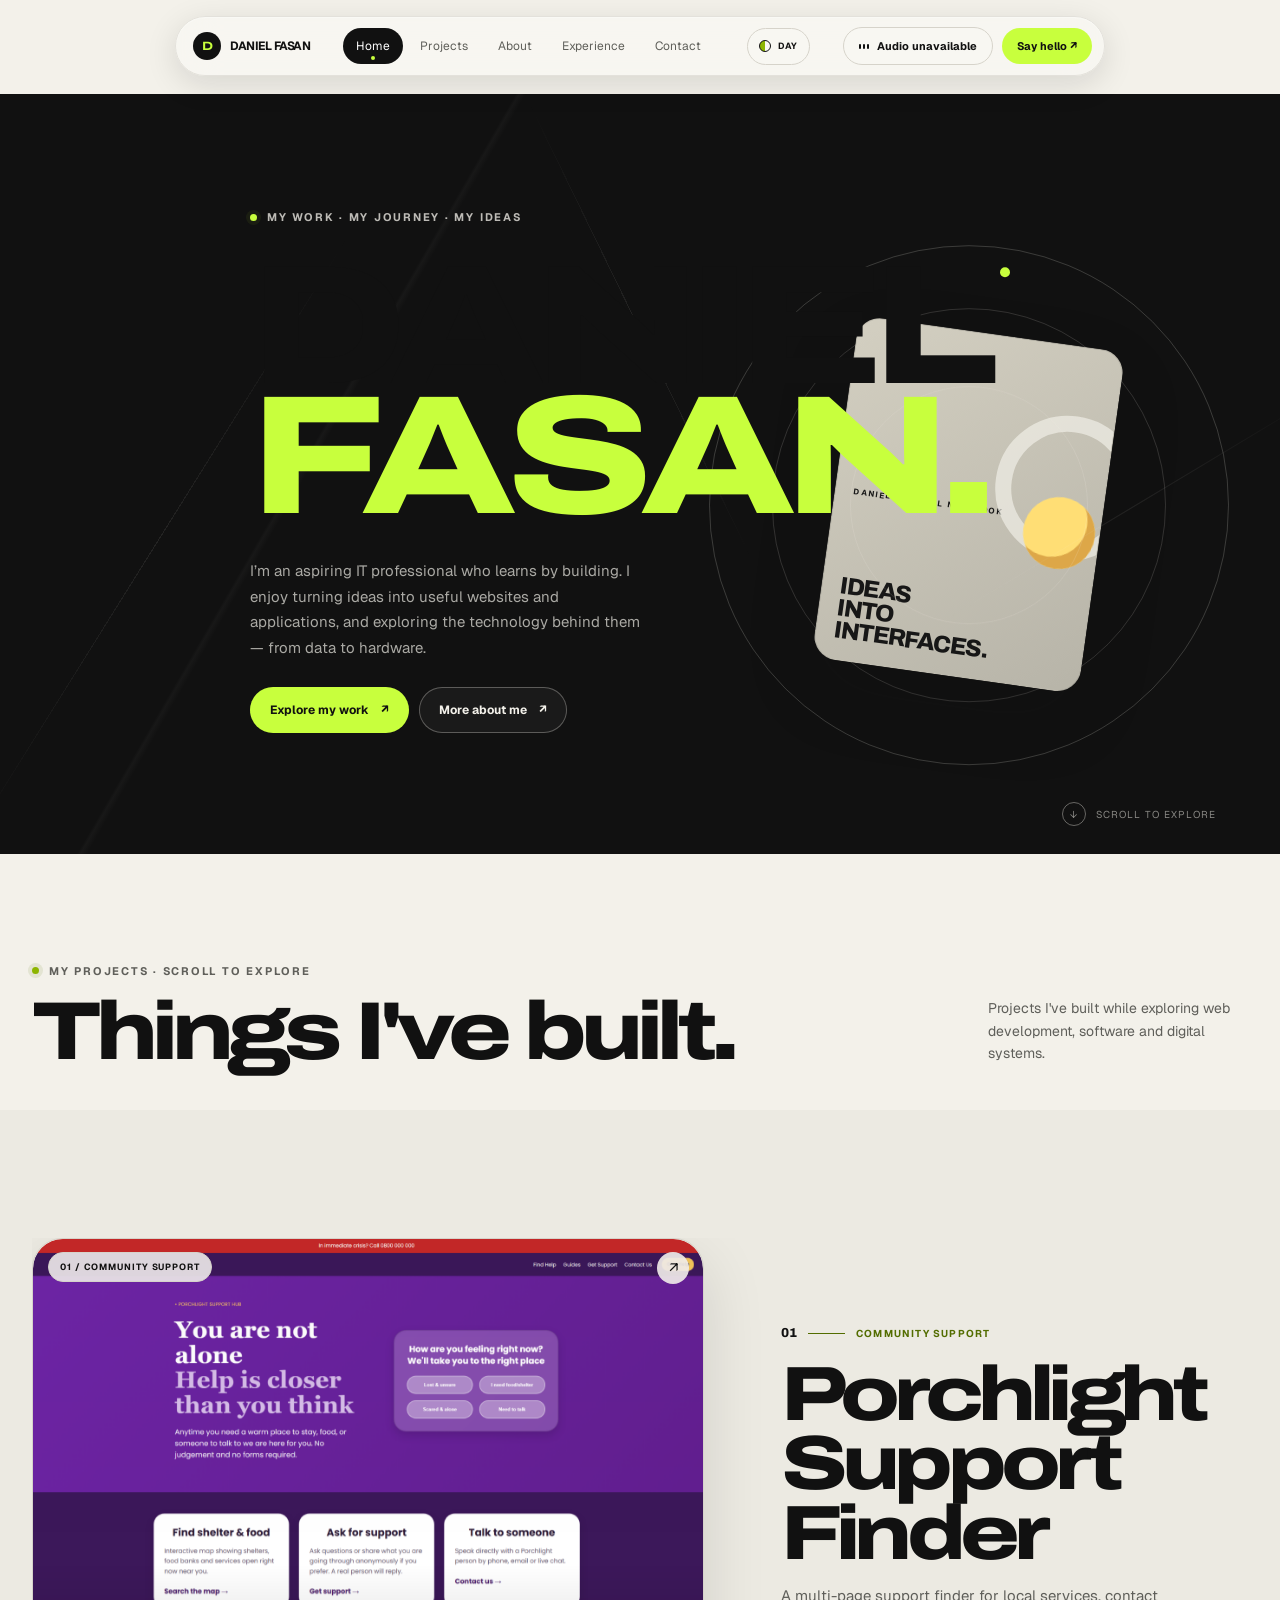
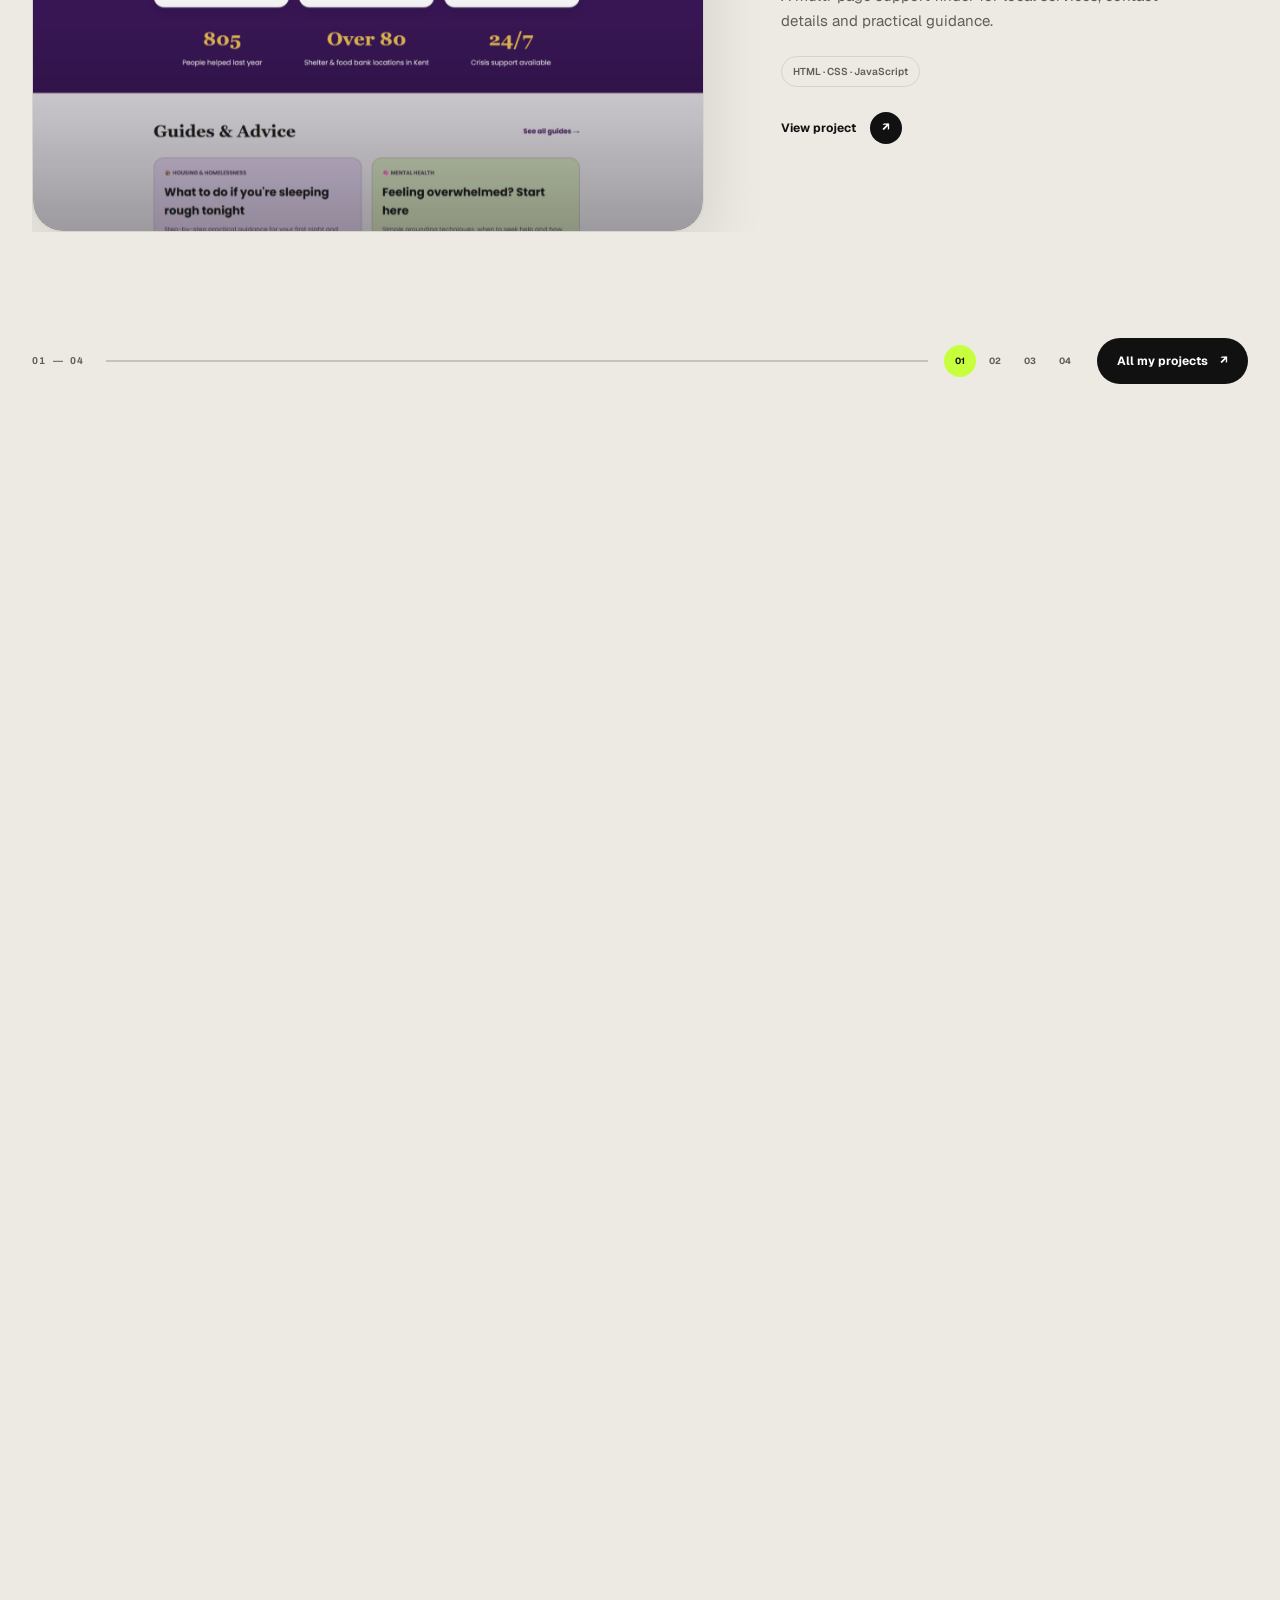
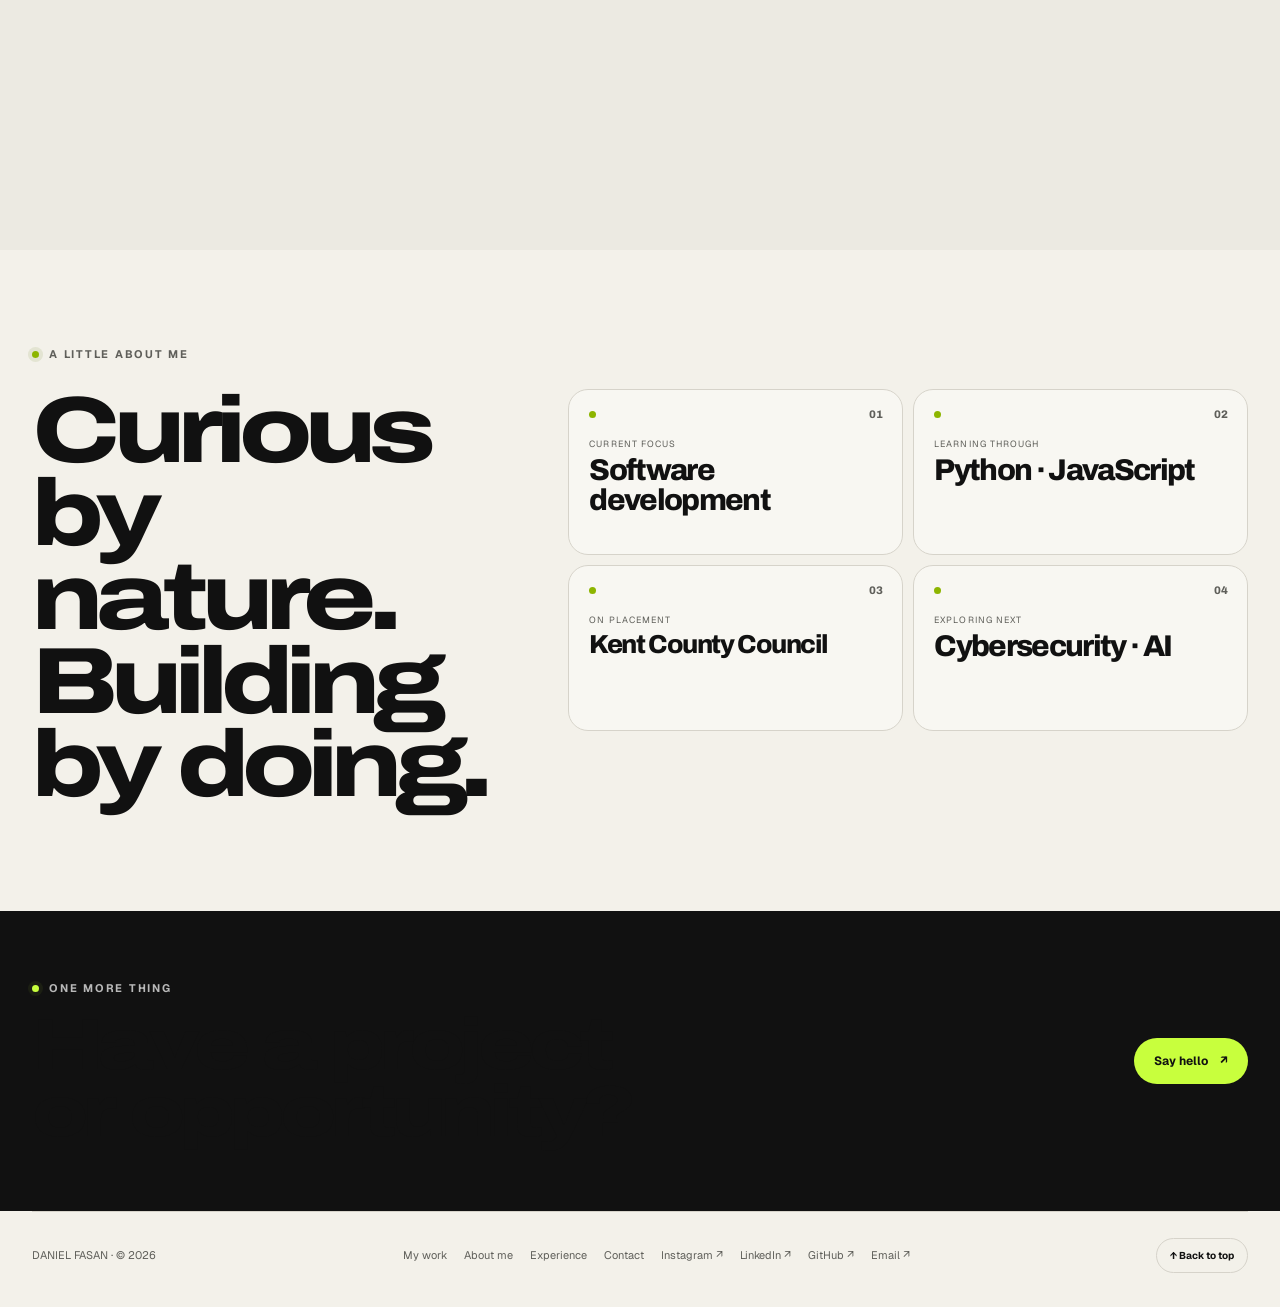
==== index.html @ c12482c3 "first commit" ====
<!doctype html>
<html lang="en" data-page="home">
  <head>
    <meta charset="utf-8" />
    <meta name="viewport" content="width=device-width, initial-scale=1" />
    <meta name="theme-color" content="#f6f4ef" />
    <script>
      try {
        document.documentElement.dataset.theme =
          localStorage.getItem("portfolio-theme") || "day";
      } catch {
        document.documentElement.dataset.theme = "day";
      }
    </script>
    <meta
      name="description"
      content="Daniel Fasan — front-end developer building useful, playful digital experiences."
    />
    <title>Daniel Fasan — Digital Portfolio</title>
    <link rel="preconnect" href="https://fonts.googleapis.com" />
    <link rel="preconnect" href="https://fonts.gstatic.com" crossorigin />
    <link
      href="https://fonts.googleapis.com/css2?family=Archivo:wdth,wght@75..125,800&family=Geist:wght@400;500;600;700&display=swap"
      rel="stylesheet"
    />
    <link rel="stylesheet" href="./styles.css" />
    <script src="./app.js" defer></script>
  </head>
  <body>
    <div class="page-shutter" aria-hidden="true"></div>
    <header id="site-header"></header>
    <main id="scene"></main>
    <footer id="site-footer"></footer>
    <div id="project-dialog" class="project-dialog" aria-hidden="true"></div>
    <div class="sound-note" aria-live="polite"></div>
  </body>
</html>
---- styles.css ----
:root{--paper:#f6f4ef;--ink:#171918;--muted:#727570;--line:rgba(23,25,24,.14);--acid:#d8fb6e;--olive:#6f8525;--violet:#7029a0;--blue:#2474e7;--teal:#19c999;--radius:28px;--page:1240px;font-family:Geist,Inter,Arial,sans-serif;color:var(--ink);background:var(--paper);font-synthesis:none;font-optical-sizing:auto}*{box-sizing:border-box}html{scroll-behavior:smooth}body{margin:0;min-width:320px;background:var(--paper);overflow-x:hidden}body::selection{background:var(--acid);color:var(--ink)}button,a{-webkit-tap-highlight-color:transparent}a{color:inherit;text-decoration:none}button{font:inherit}.wordmark,.display,.project-name{font-family:Archivo,Arial,sans-serif;font-stretch:125%;font-weight:800;letter-spacing:-.075em}.shell{width:min(var(--page),calc(100% - 64px));margin-inline:auto}.micro{font-size:11px;text-transform:uppercase;letter-spacing:.15em;font-weight:700}.eyebrow{display:inline-flex;align-items:center;gap:10px;font-size:11px;text-transform:uppercase;letter-spacing:.16em;font-weight:700;color:var(--muted)}.eyebrow::before{content:"";height:7px;width:7px;background:var(--olive);border-radius:50%;box-shadow:0 0 0 4px rgba(111,133,37,.12)}.topbar{position:fixed;z-index:50;top:16px;left:50%;transform:translateX(-50%);width:min(930px,calc(100% - 36px));display:flex;align-items:center;justify-content:space-between;gap:20px;padding:10px 12px 10px 17px;border:1px solid rgba(255,255,255,.58);border-radius:999px;background:rgba(250,249,245,.76);backdrop-filter:blur(20px) saturate(1.4);box-shadow:0 8px 32px rgba(23,25,24,.08),inset 0 1px rgba(255,255,255,.8)}.brand{display:flex;align-items:center;gap:9px;font-size:12px;letter-spacing:-.04em;font-weight:700}.brand-dot{display:grid;place-items:center;width:28px;height:28px;border-radius:50%;background:var(--ink);color:var(--acid);font-family:Archivo,Arial,sans-serif;font-size:12px;font-stretch:125%;transition:width .42s cubic-bezier(.2,.8,.2,1),border-radius .42s,transform .42s}.brand:hover .brand-dot{width:44px;border-radius:15px;transform:rotate(-9deg)}.nav-links{display:flex;align-items:center;gap:4px}.nav-link{position:relative;padding:10px 13px;border-radius:999px;color:#555b55;font-size:12px;transition:background .28s,color .28s,transform .28s}.nav-link:hover{background:white;color:var(--ink);transform:translateY(-2px)}.nav-link[aria-current=page]{background:var(--ink);color:white}.nav-link[aria-current=page]::after{content:"";position:absolute;width:4px;height:4px;bottom:4px;left:50%;transform:translateX(-50%);border-radius:50%;background:var(--acid)}.nav-end{display:flex;align-items:center;gap:9px}.sound-toggle,.nav-cta{border:0;border-radius:999px;padding:11px 15px;font-size:11px;font-weight:700;cursor:pointer}.sound-toggle{background:rgba(255,255,255,.7);border:1px solid var(--line);display:flex;gap:8px;align-items:center}.sound-toggle .eq{display:flex;align-items:center;gap:2px;height:12px}.eq i{display:block;width:2px;height:5px;background:currentColor;border-radius:2px}.sound-toggle[aria-pressed=true] .eq i:nth-child(1){animation:eq .55s ease-in-out infinite alternate}.sound-toggle[aria-pressed=true] .eq i:nth-child(2){animation:eq .4s ease-in-out infinite alternate-reverse}.sound-toggle[aria-pressed=true] .eq i:nth-child(3){animation:eq .7s ease-in-out infinite alternate}@keyframes eq{to{height:12px}}.nav-cta{background:var(--acid);transition:transform .25s,box-shadow .25s}.nav-cta:hover{transform:translateY(-2px) scale(1.02);box-shadow:0 6px 0 rgba(23,25,24,.13)}.menu-toggle{display:none;background:var(--ink);color:white;border:0;border-radius:50%;width:38px;height:38px}.page-shutter{position:fixed;inset:0;background:var(--ink);z-index:90;pointer-events:none;transform:scaleY(0);transform-origin:bottom}.page-shutter.leaving{transform:scaleY(1);transform-origin:bottom;transition:transform .38s cubic-bezier(.72,0,.2,1)}.page-shutter.arriving{animation:unfold .48s cubic-bezier(.72,0,.2,1) both}@keyframes unfold{0%{transform:scaleY(1);transform-origin:top}100%{transform:scaleY(0);transform-origin:top}}#scene{padding-top:94px;min-height:calc(100vh - 130px)}.page-intro{padding:clamp(50px,9vw,132px) 0 38px}.page-intro h1{font-size:clamp(58px,10vw,144px);line-height:.84;margin:19px 0 28px;max-width:1000px}.page-intro p{font-size:clamp(16px,2vw,21px);line-height:1.55;color:#696e68;max-width:570px}.footer{padding:26px 0 34px;border-top:1px solid var(--line);display:flex;align-items:center;justify-content:space-between;gap:18px;font-size:11px;color:var(--muted)}.footer-links{display:flex;gap:17px}.footer a:hover{color:var(--ink)}
/* Home scene */
.home-hero{min-height:min(760px,calc(100svh - 110px));display:flex;align-items:center;position:relative;overflow:hidden;padding:80px max(7vw,calc((100vw - var(--page))/2)) 90px;background:var(--ink);color:white}.home-hero::before{content:"";position:absolute;inset:0;background:radial-gradient(ellipse at 87% 64%,rgba(216,251,110,.13),transparent 32%),linear-gradient(120deg,transparent 30%,rgba(255,255,255,.025) 30.2%,transparent 30.6%);pointer-events:none}.hero-copy{position:relative;z-index:3;max-width:780px}.hero-copy .eyebrow{color:#c6cbc5}.hero-copy .eyebrow::before{background:var(--acid)}.hero-title{font-size:clamp(74px,13.2vw,184px);line-height:.77;margin:36px 0;max-width:850px;transform-origin:left center;animation:title-settle .88s cubic-bezier(.2,.85,.18,1) both}.hero-title .line{display:block;overflow:hidden}.hero-title .line span{display:inline-block;animation:rise .8s cubic-bezier(.16,1,.3,1) both}.hero-title .line:nth-child(2) span{animation-delay:.08s}.hero-title .accent{color:var(--acid)}@keyframes rise{from{transform:translateY(115%) scaleX(.86)}to{transform:translateY(0) scaleX(1)}}@keyframes title-settle{0%{letter-spacing:-.12em}100%{letter-spacing:-.075em}}.hero-subrow{display:flex;align-items:flex-end;gap:40px;max-width:870px}.hero-subrow p{max-width:400px;margin:0;color:rgba(255,255,255,.67);font-size:15px;line-height:1.7}.hero-actions{display:flex;gap:10px;margin-top:27px}.button{display:inline-flex;align-items:center;gap:12px;border-radius:999px;padding:14px 19px;font-size:12px;font-weight:700;border:1px solid transparent;cursor:pointer;transition:transform .25s cubic-bezier(.2,.8,.2,1),box-shadow .25s,background .25s}.button:hover{transform:translateY(-3px)}.button-light{background:var(--acid);color:var(--ink)}.button-outline{border-color:rgba(255,255,255,.27);color:white;background:rgba(255,255,255,.04)}.button-dark{background:var(--ink);color:white}.button-paper{background:white;color:var(--ink);border-color:var(--line)}.hero-orbit{position:absolute;right:4vw;top:50%;width:min(42vw,520px);aspect-ratio:1;transform:translateY(-44%);border:1px solid rgba(255,255,255,.15);border-radius:50%;display:grid;place-items:center;animation:orbit 28s linear infinite}.hero-orbit::before,.hero-orbit::after{content:"";position:absolute;border:1px solid rgba(255,255,255,.14);border-radius:50%;inset:12%}.hero-orbit::after{inset:27%}.orbit-mark{position:absolute;top:4%;left:56%;width:10px;height:10px;border-radius:50%;background:var(--acid);box-shadow:0 0 0 10px rgba(216,251,110,.1)}.orbit-card{position:relative;width:52%;aspect-ratio:.78;border-radius:24px;background:linear-gradient(145deg,#dfd9cc,#9f9c8d);transform:rotate(8deg);box-shadow:0 36px 90px rgba(0,0,0,.35);padding:18px;color:var(--ink);overflow:hidden;animation:card-float 5s ease-in-out infinite}.orbit-card .tiny-top{font-size:8px;letter-spacing:.17em;font-weight:700;text-transform:uppercase}.orbit-card .tiny-head{position:absolute;left:18px;bottom:19px;font-family:Archivo,sans-serif;font-weight:800;font-size:24px;line-height:.92;letter-spacing:-.06em}.orbit-card .tiny-ring{position:absolute;right:-35px;top:20%;width:145px;height:145px;border:16px solid rgba(255,255,255,.64);border-radius:50%}.orbit-card .tiny-core{position:absolute;right:4px;top:44%;width:72px;height:72px;border-radius:50%;background:#ffde75;box-shadow:inset -9px -11px #dda748}.hero-hint{position:absolute;right:max(5vw,calc((100vw - var(--page))/2));bottom:28px;font-size:10px;letter-spacing:.1em;text-transform:uppercase;color:rgba(255,255,255,.46);display:flex;align-items:center;gap:10px}.hint-wheel{width:24px;height:24px;border-radius:50%;border:1px solid rgba(255,255,255,.35);display:grid;place-items:center;animation:hint-turn 2.5s ease-in-out infinite}@keyframes hint-turn{50%{transform:translateY(5px)}}@keyframes orbit{to{transform:translateY(-44%) rotate(360deg)}}@keyframes card-float{50%{transform:rotate(3deg) translateY(-10px)}}.home-featured{padding:94px 0 104px}.section-head{display:flex;justify-content:space-between;align-items:flex-end;gap:30px;margin-bottom:34px}.section-head h2{font-size:clamp(36px,6vw,72px);line-height:.94;letter-spacing:-.075em;margin:13px 0 0;font-family:Archivo,sans-serif;font-weight:800;font-stretch:125%}.section-head p{color:var(--muted);max-width:330px;line-height:1.6;margin:0}.featured-grid{display:grid;grid-template-columns:1.15fr .85fr;gap:14px}.featured-project{min-height:410px}.featured-project:first-child{grid-row:span 2}.feature-visual{height:100%;min-height:260px;border-radius:var(--radius);overflow:hidden;position:relative;cursor:pointer;transform:translateZ(0);transition:transform .5s cubic-bezier(.2,.8,.2,1)}.feature-visual:hover{transform:scale(.985)}.feature-visual .preview{position:absolute;inset:0;transform:scale(1.015);transition:transform .6s cubic-bezier(.2,.8,.2,1)}.feature-visual:hover .preview{transform:scale(1.055)}.feature-meta{position:absolute;z-index:3;left:19px;right:19px;bottom:17px;display:flex;align-items:flex-end;justify-content:space-between;color:white;text-shadow:0 2px 14px rgba(0,0,0,.3)}.feature-meta strong{font-family:Archivo,sans-serif;font-size:clamp(22px,3vw,36px);letter-spacing:-.06em}.feature-meta span{font-size:11px}.feature-open{width:43px;height:43px;display:grid;place-items:center;border-radius:50%;background:rgba(255,255,255,.77);backdrop-filter:blur(10px);color:var(--ink);font-size:18px;transition:transform .3s}.feature-visual:hover .feature-open{transform:rotate(45deg)}.home-band{background:#e7e4dc;padding:82px 0}.band-grid{display:grid;grid-template-columns:1fr 1fr;gap:50px;align-items:center}.band-grid h2{font-family:Archivo,sans-serif;font-size:clamp(42px,7vw,88px);line-height:.9;letter-spacing:-.075em;margin:0}.band-grid p{max-width:470px;line-height:1.75;color:#626660}.stat-row{display:flex;gap:12px;margin-top:25px}.stat-chip{border:1px solid var(--line);border-radius:16px;padding:11px 15px;background:rgba(255,255,255,.35);font-size:11px}.stat-chip b{display:block;font-size:19px;margin-bottom:4px}
/* Real project artwork, composed locally from the supplied website references */
.preview{position:relative;overflow:hidden;isolation:isolate}.preview::after{content:"";position:absolute;inset:0;pointer-events:none;background:linear-gradient(180deg,transparent 58%,rgba(0,0,0,.42))}.preview-porch{background:#68239a;color:white}.porch-topbar{height:28px;position:absolute;inset:0 0 auto;background:#33134f;display:flex;justify-content:flex-end;align-items:center;padding:0 8%;gap:12px;font-size:6px}.porch-topbar::before{content:"";position:absolute;left:0;top:0;width:100%;height:3px;background:#c9232b}.porch-hero-copy{position:absolute;left:11%;top:19%;width:44%}.porch-kicker{font-size:6px;color:#ffd15a;letter-spacing:.12em;font-weight:700}.porch-title{font-family:Georgia,serif;font-size:clamp(19px,4vw,45px);line-height:.96;margin-top:13px}.porch-desc{font-size:8px;line-height:1.5;max-width:220px;color:#f0dff5}.porch-panel{position:absolute;right:9%;top:29%;width:36%;padding:17px;border-radius:20px;background:rgba(255,255,255,.23);border:1px solid rgba(255,255,255,.28)}.porch-panel b{font-size:10px}.porch-pills{display:grid;grid-template-columns:1fr 1fr;gap:6px;margin-top:13px}.porch-pills i{border-radius:50px;padding:8px 3px;text-align:center;background:rgba(255,255,255,.38);border:1px solid rgba(255,255,255,.55);font-size:6px;font-style:normal}.porch-cards{position:absolute;bottom:7%;left:14%;right:14%;display:grid;grid-template-columns:repeat(3,1fr);gap:7px}.porch-cards i{height:63px;background:#fff;border-radius:12px;color:#32164b;padding:10px;font-size:7px;font-style:normal;font-weight:700}.preview-blueprint{background:linear-gradient(135deg,#fff,#dfedff);color:#0c2242}.bp-nav{position:absolute;top:0;left:0;right:0;height:27px;border-bottom:1px solid #dce8f7;padding:9px 9%;font-size:8px;font-weight:800}.bp-nav::after{content:"Tools     How it works     About";position:absolute;right:9%;font-size:6px;font-weight:500}.bp-copy{position:absolute;left:9%;top:22%;width:38%}.bp-badge{font-size:6px;border:1px solid #c9ddfa;border-radius:30px;padding:5px;color:#2670db}.bp-title{font-family:Arial,sans-serif;font-size:clamp(28px,5vw,52px);line-height:.94;letter-spacing:-.07em;font-weight:800;margin:13px 0}.bp-title em{color:#2670e8;font-style:normal}.bp-copy small{font-size:7px;line-height:1.4;display:block;color:#5b6c82}.bp-buttons{display:flex;gap:6px;margin-top:14px}.bp-buttons i{font-style:normal;background:#1766df;color:white;padding:7px;border-radius:6px;font-size:6px}.bp-sheet{position:absolute;right:12%;top:20%;width:30%;height:54%;background:#fff;border-radius:9px;box-shadow:13px 11px 0 #3975b8,0 20px 35px #789cc455;transform:rotate(3deg);padding:13px}.bp-sheet::before{content:"BP     PROFILE                 EXPERIENCE";font-size:7px;font-weight:700;line-height:3.7;color:#2571db;white-space:pre-wrap}.bp-lines{height:75%;margin-top:8px;background:repeating-linear-gradient(to bottom,#dae6f5 0 3px,transparent 3px 12px)}.preview-bank{background:#fff}.bank-copy{position:absolute;left:6%;top:27%;width:37%;color:#26384e}.bank-copy small{font-size:6px;color:#8d98a5;letter-spacing:.12em}.bank-copy strong{display:block;font-size:clamp(16px,3.7vw,38px);font-weight:400;line-height:.98;margin:9px 0 12px}.bank-copy i{font-style:normal;background:#10d5a1;color:white;border-radius:20px;padding:7px 11px;font-size:6px}.bank-shape{position:absolute;right:-4%;top:9%;width:58%;height:70%;background:#292b4e;border-radius:43% 0 0 43%;transform:rotate(-3deg)}.phone{position:absolute;z-index:2;width:20%;height:57%;border:5px solid #111;border-radius:16px;background:#f8fafb;top:11%;padding:5px;box-shadow:0 6px 10px #0004}.phone.one{right:33%}.phone.two{right:8%;top:13%}.phone .screen{height:100%;border-radius:9px;background:linear-gradient(160deg,#25d475,#1fb4bd);padding:8px 5px}.phone .screen::before{content:"Digitalbank";display:block;font-weight:700;color:white;font-size:6px;margin:3px}.phone .screen::after{content:"$2,810.55     ▪▪▪";display:block;margin-top:17px;height:20px;padding:5px 3px;background:#fff;border-radius:4px;color:#26384e;font-size:5px;box-shadow:0 25px 0 #fff,0 50px 0 #fff,0 75px 0 #fff}.preview-rps{background:#1d2e5c;color:#fff}.rps-head{position:absolute;left:12%;right:12%;top:5%;height:23%;border:1px solid #7284a5;border-radius:12px;display:flex;align-items:center;justify-content:space-between;padding:12px}.rps-logo{font-size:clamp(15px,3vw,30px);font-weight:900;line-height:.88;letter-spacing:-.07em}.rps-score{background:white;color:#34354d;border-radius:8px;padding:6px 17px;text-align:center;font-size:8px}.rps-score b{display:block;font-size:29px}.rps-hands{position:absolute;inset:36% 12% 13%;display:flex;align-items:center;justify-content:space-between}.rps-hand{width:27%;aspect-ratio:1;border:13px solid #546eff;border-radius:50%;background:#f3f3f5;color:#353c62;display:grid;place-items:center;font-size:clamp(27px,6vw,64px);box-shadow:0 9px #354fc2}.rps-hand:nth-child(2){border-color:#ffad00;box-shadow:0 9px #bd7f00}.rps-hand:nth-child(3){align-self:flex-end;border-color:#ee2856;box-shadow:0 9px #b41e42}.project-grid{display:grid;grid-template-columns:repeat(2,minmax(0,1fr));gap:22px;padding-bottom:100px}.project-card{border-radius:var(--radius);border:1px solid var(--line);overflow:hidden;background:#eeece6;cursor:pointer;min-width:0;transition:transform .44s cubic-bezier(.16,1,.3,1),box-shadow .4s;transform-origin:center}.project-card:hover{transform:translateY(-7px) scale(.99);box-shadow:0 18px 34px rgba(25,26,23,.1)}.project-card:nth-child(odd){margin-top:28px}.project-card .preview{height:clamp(230px,37vw,460px);transition:height .55s cubic-bezier(.2,.8,.2,1)}.project-card:hover .preview{height:clamp(248px,40vw,490px)}.project-info{padding:22px 25px 25px}.project-info-top{display:flex;justify-content:space-between;align-items:center}.project-info h2{font-family:Archivo,sans-serif;font-stretch:125%;letter-spacing:-.065em;font-size:clamp(27px,4vw,42px);line-height:.94;margin:12px 0 8px}.project-info p{color:#666b65;line-height:1.6;font-size:13px;max-width:540px}.project-tag{font-size:10px;text-transform:uppercase;letter-spacing:.12em;color:var(--olive);font-weight:700}.project-index{font-family:Archivo,sans-serif;font-size:12px;color:#898c83}.project-card-bottom{display:flex;align-items:center;justify-content:space-between;margin-top:16px;padding-top:14px;border-top:1px solid var(--line)}.tech-list{font-size:10px;color:#777d75;letter-spacing:.025em}.card-action{font-size:11px;font-weight:700}.card-action b{display:inline-grid;place-items:center;width:27px;height:27px;margin-left:8px;border-radius:50%;background:var(--ink);color:white;transition:transform .3s}.project-card:hover .card-action b{transform:rotate(45deg)}
/* Project expansion */
.project-dialog{position:fixed;inset:0;z-index:80;display:none;align-items:center;justify-content:center;padding:22px;background:rgba(16,18,17,.44)}.project-dialog.open{display:flex}.dialog-sheet{position:relative;width:min(1050px,100%);max-height:min(90vh,850px);overflow:auto;background:var(--paper);border-radius:28px;transform-origin:center;animation:dialog-in .46s cubic-bezier(.17,.9,.22,1) both}.dialog-sheet .preview{height:min(48vh,430px);min-height:250px}.dialog-content{padding:28px 34px 34px}.dialog-content h2{font-family:Archivo,sans-serif;font-size:clamp(36px,7vw,70px);line-height:.88;letter-spacing:-.075em;margin:10px 0}.dialog-content p{max-width:690px;color:#626660;line-height:1.7}.dialog-close{position:absolute;z-index:4;right:16px;top:16px;width:42px;height:42px;border:0;border-radius:50%;background:rgba(255,255,255,.85);font-size:22px;cursor:pointer;transition:transform .25s}.dialog-close:hover{transform:rotate(90deg)}@keyframes dialog-in{from{transform:translateY(60px) scale(.94);clip-path:inset(14% 8% round 40px)}to{transform:translateY(0) scale(1);clip-path:inset(0 round 28px)}}
/* About and experience */
.about-hero{padding:clamp(55px,9vw,120px) 0 72px;display:grid;grid-template-columns:1.15fr .85fr;gap:45px;align-items:end}.about-hero h1{font-size:clamp(58px,10vw,132px);line-height:.82;margin:22px 0 0}.about-hero h1 span{color:var(--olive)}.about-note{font-size:17px;line-height:1.75;color:#686d66;max-width:450px}.about-collage{height:470px;position:relative;background:#e4e0d5;border-radius:32px;overflow:hidden}.collage-orbit{position:absolute;width:72%;aspect-ratio:1;left:14%;top:12%;border:1px solid rgba(23,25,24,.22);border-radius:50%;animation:orbit 34s linear infinite}.collage-orbit::before{content:"";position:absolute;inset:18%;border:1px solid rgba(23,25,24,.2);border-radius:50%}.collage-paper{position:absolute;left:26%;top:18%;width:47%;height:63%;border-radius:4px;background:#faf8f1;box-shadow:13px 14px 0 #c5bfae,0 25px 44px #28282025;transform:rotate(-6deg);padding:20px;display:flex;flex-direction:column;justify-content:space-between;transition:transform .55s cubic-bezier(.2,.8,.2,1)}.about-collage:hover .collage-paper{transform:rotate(2deg) translateY(-8px)}.collage-paper small{font-size:7px;letter-spacing:.15em;text-transform:uppercase}.collage-paper strong{font:800 clamp(25px,5vw,55px)/.85 Archivo,sans-serif;letter-spacing:-.08em}.collage-paper i{height:48px;border-radius:40px;background:var(--acid);width:48px;display:block}.collage-orbit-dot{position:absolute;top:15%;right:18%;width:22px;height:22px;border-radius:50%;background:var(--olive)}.about-sections{padding:25px 0 110px;display:grid;grid-template-columns:1fr 1fr;gap:18px}.info-panel{border-radius:var(--radius);background:#e9e7df;padding:26px;min-height:270px;position:relative;overflow:hidden}.info-panel h2{font:800 34px/.95 Archivo,sans-serif;letter-spacing:-.065em;margin:0 0 20px}.info-panel p,.info-panel li{font-size:13px;line-height:1.75;color:#686d66}.info-panel ul{padding-left:18px}.skill-bag{display:flex;flex-wrap:wrap;gap:8px;margin-top:20px}.skill-chip{border:1px solid rgba(23,25,24,.16);padding:9px 12px;border-radius:999px;font-size:11px;font-weight:600;background:rgba(255,255,255,.34);cursor:grab;transition:background .25s,transform .25s}.skill-chip:hover,.skill-chip.is-picked{background:var(--acid);transform:translateY(-3px) rotate(-2deg)}.about-stamp{position:absolute;right:-30px;bottom:-45px;width:150px;height:150px;border-radius:50%;border:1px solid rgba(23,25,24,.12);display:grid;place-items:center;font:800 18px Archivo,sans-serif;letter-spacing:-.06em;transform:rotate(-18deg)}.timeline-wrap{display:grid;grid-template-columns:230px 1fr;gap:52px;padding:50px 0 112px}.timeline-index{position:sticky;top:110px;align-self:start}.timeline-index h2{font:800 37px/.92 Archivo,sans-serif;letter-spacing:-.065em;margin:13px 0}.timeline-index p{font-size:13px;line-height:1.7;color:var(--muted)}.timeline-list{position:relative}.timeline-list::before{content:"";position:absolute;left:14px;top:12px;bottom:16px;width:1px;background:var(--line)}.timeline-item{position:relative;padding:0 0 42px 48px;--n:0}.timeline-item::before{content:"";position:absolute;left:8px;top:4px;width:13px;height:13px;border-radius:50%;background:var(--paper);border:1px solid #6b7c32;box-shadow:inset 0 0 0 4px var(--paper);transition:background .3s,transform .3s}.timeline-item:hover::before{background:var(--acid);transform:scale(1.45)}.timeline-date{font-size:10px;letter-spacing:.13em;text-transform:uppercase;color:var(--olive);font-weight:700}.timeline-item h3{font:800 clamp(26px,4vw,39px)/.95 Archivo,sans-serif;letter-spacing:-.065em;margin:11px 0 5px}.timeline-meta{font-size:12px;color:#777c75}.timeline-item p{max-width:680px;font-size:13px;line-height:1.72;color:#646962;margin:14px 0 0}.timeline-detail{margin-top:12px;padding:12px 14px;border-left:2px solid var(--acid);background:#eeece5;max-width:650px;font-size:11px;line-height:1.55;max-height:0;overflow:hidden;padding-block:0;border-color:transparent;transition:max-height .45s cubic-bezier(.2,.8,.2,1),padding .45s,border-color .3s}.timeline-item:hover .timeline-detail,.timeline-item:focus-within .timeline-detail,.timeline-item.expanded .timeline-detail{max-height:100px;padding-block:12px;border-color:var(--acid)}
/* Contact and end card */
.contact-canvas{min-height:calc(100svh - 215px);padding:clamp(55px,9vw,120px) 0;display:grid;grid-template-columns:1fr .74fr;gap:60px;align-items:center}.contact-canvas h1{font-size:clamp(65px,12vw,162px);line-height:.79;margin:22px 0 27px}.contact-canvas h1 span{color:var(--olive)}.contact-copy>p{color:#6d726b;line-height:1.7;font-size:16px;max-width:450px}.contact-links{display:flex;flex-direction:column;gap:10px}.contact-link{display:flex;align-items:center;justify-content:space-between;padding:19px 20px;border-radius:17px;border:1px solid var(--line);background:rgba(255,255,255,.38);font-size:13px;font-weight:700;transition:transform .3s cubic-bezier(.2,.8,.2,1),background .3s}.contact-link:hover{transform:translateX(8px);background:var(--acid)}.contact-link small{display:block;font-weight:400;color:#73776e;margin-top:4px}.contact-symbol{width:36px;height:36px;border-radius:50%;display:grid;place-items:center;background:var(--ink);color:white}.contact-emblem{position:relative;aspect-ratio:1;border-radius:50%;background:#e7e4dc;display:grid;place-items:center;overflow:hidden;cursor:grab;touch-action:none}.contact-emblem::before,.contact-emblem::after{content:"";position:absolute;z-index:1;border:1px solid rgba(23,25,24,.28);border-radius:50%;width:72%;aspect-ratio:1;transition:transform .5s}.contact-emblem::after{width:45%}.contact-emblem:hover::before{transform:scale(.85)}.contact-emblem strong{position:relative;z-index:2;color:var(--paper);font:800 clamp(45px,7vw,85px)/.8 Archivo,sans-serif;letter-spacing:-.1em;transform:rotate(-9deg);transition:transform .35s;text-shadow:0 2px 20px #1215124c}.contact-emblem:hover strong{transform:rotate(0) scale(1.12)}.contact-emblem .drag-tip{position:absolute;z-index:2;bottom:12%;font-size:9px;text-transform:uppercase;letter-spacing:.13em;font-weight:700;color:white;text-shadow:0 1px 9px #000}.wall-video{position:absolute;inset:0;width:100%;height:100%;object-fit:cover}.wall-credit{grid-column:2;grid-row:2;margin:-40px 0 0;text-align:right;font-size:10px;color:#777c75}.wall-credit a{font-weight:700;color:var(--ink)}
/* Reveal, scroll motion, responsive layout */
.reveal{opacity:1;transform:translateY(0)}.js-ready .reveal{transform:translateY(24px);clip-path:inset(0 0 100% 0);transition:transform .75s cubic-bezier(.2,.8,.2,1),clip-path .75s cubic-bezier(.2,.8,.2,1)}.js-ready .reveal.in-view{transform:translateY(0);clip-path:inset(0)}[data-tilt]{transform-style:preserve-3d}.sound-note{position:fixed;bottom:20px;left:50%;transform:translate(-50%,20px);z-index:100;background:var(--ink);color:white;border-radius:99px;padding:10px 15px;font-size:11px;pointer-events:none;opacity:0;transition:opacity .2s,transform .2s}.sound-note.show{opacity:1;transform:translate(-50%,0)}.noscript{padding:20px}@media(max-width:850px){.topbar{top:10px}.menu-toggle{display:grid;place-items:center}.nav-links{position:absolute;top:calc(100% + 9px);right:0;left:0;display:none;flex-direction:column;align-items:stretch;gap:3px;padding:9px;border:1px solid rgba(255,255,255,.7);border-radius:22px;background:rgba(250,249,245,.95);backdrop-filter:blur(20px);box-shadow:0 12px 35px #0002}.nav-links.open{display:flex}.nav-link{padding:13px}.nav-link[aria-current=page]::after{left:auto;right:15px;bottom:50%;transform:translateY(50%)}.nav-end{margin-left:auto}.sound-toggle{display:none}.home-hero{min-height:690px;padding:110px 7vw 85px}.hero-title{font-size:clamp(74px,15vw,130px)}.hero-orbit{width:46vw;right:-9vw;top:31%;opacity:.88}.hero-subrow{display:block}.hero-subrow p{max-width:340px}.hero-actions{margin-top:22px}.featured-grid{grid-template-columns:1fr 1fr}.featured-project:first-child{grid-column:span 2;grid-row:auto}.featured-project{min-height:340px}.band-grid{grid-template-columns:1fr;gap:24px}.about-hero{grid-template-columns:1fr .8fr;gap:24px}.about-collage{height:370px}.timeline-wrap{grid-template-columns:180px 1fr;gap:25px}.contact-canvas{grid-template-columns:1fr .65fr;gap:28px}}@media(max-width:600px){.shell{width:calc(100% - 36px)}.topbar{width:calc(100% - 22px);gap:8px;padding:8px 9px 8px 12px}.brand{font-size:11px}.brand-dot{width:25px;height:25px}.nav-cta{padding:10px 12px;font-size:10px}.nav-end{gap:5px}.nav-link{font-size:12px}.page-intro{padding-top:65px}.page-intro h1{font-size:clamp(56px,16vw,96px)}.hero-orbit{width:60vw;right:-21vw;top:32%;opacity:.45}.home-hero{min-height:640px;padding:105px 7vw 80px}.hero-title{font-size:clamp(72px,19vw,112px);margin:32px 0 27px}.hero-subrow p{font-size:13px}.hero-hint{right:7vw;bottom:20px;font-size:8px}.home-featured{padding:68px 0 78px}.section-head{align-items:flex-start;flex-direction:column;gap:14px}.section-head p{font-size:13px}.featured-grid{grid-template-columns:1fr}.featured-project:first-child{grid-column:auto}.featured-project{min-height:320px}.feature-visual{min-height:300px}.home-band{padding:62px 0}.band-grid h2{font-size:56px}.stat-row{flex-wrap:wrap}.stat-chip{flex:1;min-width:100px}.project-grid{grid-template-columns:1fr;gap:14px;padding-bottom:64px}.project-card:nth-child(odd){margin-top:0}.project-card .preview{height:300px}.project-card:hover .preview{height:300px}.project-info{padding:18px}.project-info h2{font-size:33px}.project-info p{font-size:12px}.about-hero{grid-template-columns:1fr;padding-top:63px}.about-hero h1{font-size:clamp(64px,17vw,104px)}.about-note{font-size:15px}.about-collage{height:350px}.about-sections{grid-template-columns:1fr;padding-bottom:70px}.info-panel{min-height:230px;padding:22px}.timeline-wrap{grid-template-columns:1fr;gap:30px;padding-top:30px}.timeline-index{position:static}.timeline-item{padding-bottom:32px}.timeline-item p{font-size:12px}.contact-canvas{grid-template-columns:1fr;gap:38px;min-height:auto;padding:65px 0 85px}.contact-canvas h1{font-size:clamp(68px,19vw,112px)}.contact-emblem{width:72%;margin-inline:auto}.footer{align-items:flex-start;flex-direction:column;padding-bottom:25px}.footer-links{gap:14px}.dialog-content{padding:22px}.dialog-sheet .preview{height:270px}.porch-panel{padding:10px;border-radius:13px}.porch-cards i{height:53px}.bp-sheet{padding:8px}.phone{border-width:3px}.project-dialog{padding:10px}.dialog-sheet{max-height:94vh}}@media(prefers-reduced-motion:reduce){*,*::before,*::after{scroll-behavior:auto!important;animation-duration:.01ms!important;animation-iteration-count:1!important;transition-duration:.01ms!important}}

@media(max-width:600px){.sound-toggle{display:flex;width:32px;height:32px;padding:7px;justify-content:center}.sound-toggle span:last-child{display:none}.nav-cta{display:none}}.sound-note.show{pointer-events:auto}.sound-note a{color:var(--acid);font-weight:700}

.featured-project .feature-visual{height:100%;min-height:inherit}

.home-hero::before{background:linear-gradient(120deg,transparent 30%,rgba(255,255,255,.025) 30.2%,transparent 30.6%)}.orbit-mark{box-shadow:none}
System.Management.Automation.Runspaces.PipelineReader`1+<GetReadEnumerator>d__20[System.Object]

/* Supplied project screenshots: retain their proportions and crop the preview window, never stretch. */
:root{--music-energy:0}
.preview-photo{position:relative;background:#dcd9d0;overflow:hidden}
.preview-photo img{display:block;width:100%;height:100%;object-fit:cover;object-position:top center;transition:transform .7s cubic-bezier(.2,.8,.2,1);will-change:transform}
.preview-photo::after{background:linear-gradient(180deg,rgba(0,0,0,.02),transparent 55%,rgba(0,0,0,.36))}
.project-card:hover .preview-photo img,.feature-visual:hover .preview-photo img{transform:scale(1.035)}
.image-label{position:absolute;z-index:2;top:13px;left:15px;border:1px solid rgba(255,255,255,.45);border-radius:99px;padding:8px 11px;background:rgba(250,249,245,.76);backdrop-filter:blur(14px);font-size:9px;font-weight:700;letter-spacing:.1em;text-transform:uppercase;color:#20221f}
.image-corner{position:absolute;z-index:2;right:14px;top:13px;width:32px;height:32px;border-radius:50%;display:grid;place-items:center;background:rgba(250,249,245,.78);backdrop-filter:blur(14px);font-size:15px}
.dialog-sheet .preview-photo{height:auto;min-height:0;max-height:58vh;display:flex;align-items:center;justify-content:center;background:#eeece6}
.dialog-sheet .preview-photo img{width:auto;height:auto;max-width:100%;max-height:58vh;object-fit:contain}
.dialog-sheet .full-preview::after{content:none}
.dialog-sheet .image-label{position:fixed}
.feature-label{width:fit-content;max-width:100%;margin-top:12px;padding:8px 11px;border-radius:99px;background:#e8e6df;color:#4c5149;font-size:10px;font-weight:600}
.project-info{background:#eeece6}
.project-grid{grid-template-columns:repeat(12,minmax(0,1fr));align-items:start}
.project-grid>.project-card:nth-child(1){grid-column:span 7}
.project-grid>.project-card:nth-child(2){grid-column:span 5;margin-top:108px}
.project-grid>.project-card:nth-child(3){grid-column:span 5;margin-top:-40px}
.project-grid>.project-card:nth-child(4){grid-column:span 7;margin-top:58px}
.project-card .preview{height:clamp(300px,39vw,510px)}
.project-card:nth-child(odd){margin-top:28px}
.featured-project .feature-visual{height:100%;min-height:inherit}
.featured-project .preview-photo{position:absolute;inset:0}
.featured-project .feature-meta{z-index:3}
.featured-project{position:relative;isolation:isolate}
.featured-project .feature-meta>div{padding:10px 13px;border-radius:14px;background:rgba(22,24,22,.57);backdrop-filter:blur(12px)}
.feature-open{font-size:0!important}
.feature-open::after{content:'\2197';font-size:17px}
.scroll-stage{height:230vh;position:relative;background:#e9e6de}
.scroll-pinned{position:sticky;top:0;min-height:100svh;display:flex;flex-direction:column;justify-content:center;overflow:hidden;padding:90px 0 38px}
.scroll-pinned>.section-head{width:min(var(--page),calc(100% - 64px));margin:0 auto 27px}
.scroll-pinned .section-head h2{font-size:clamp(38px,6vw,72px)}
.rail-viewport{width:100%;overflow:hidden;padding-left:max(32px,calc((100vw - var(--page))/2));padding-right:32px}
.horizontal-rail{display:flex;align-items:center;gap:18px;width:max-content;will-change:transform}
.horizontal-rail .featured-project{width:min(58vw,780px);height:56vh;min-height:410px;cursor:pointer}
.horizontal-rail .feature-visual{height:100%;min-height:0}
.rail-footer{display:flex;align-items:center;gap:17px;margin-top:24px}
.rail-footer>span{font-size:10px;letter-spacing:.12em;font-weight:700}
.rail-progress{height:2px;flex:1;background:rgba(23,25,24,.16);overflow:hidden}
.rail-progress i{display:block;width:100%;height:100%;background:var(--ink);transform:scaleX(var(--rail-progress,0));transform-origin:left}
.hero-title .line span{translate:0 calc(var(--music-energy,0)*-4px)}
.orbit-mark{scale:calc(1 + var(--music-energy,0)*.2)}
.music-on .eq i{background:var(--olive)}
.page-shutter{background:var(--acid);transform:none;transform-origin:center;clip-path:circle(0 at var(--portal-x,50%) var(--portal-y,50%))}
.page-shutter.leaving{transform:none;clip-path:circle(150vmax at var(--portal-x,50%) var(--portal-y,50%));transition:clip-path .42s cubic-bezier(.7,0,.2,1)}
.page-shutter.arriving{animation:portal-close .48s cubic-bezier(.7,0,.2,1) both}
@keyframes portal-close{from{clip-path:circle(150vmax at var(--portal-x,50%) var(--portal-y,50%))}to{clip-path:circle(0 at var(--portal-x,50%) var(--portal-y,50%))}}
.to-top{border:1px solid var(--line);background:transparent;border-radius:99px;padding:10px 13px;color:var(--ink);font:700 10px Geist,Arial,sans-serif;cursor:pointer;transition:background .25s,transform .25s}
.to-top:hover{background:var(--acid);transform:translateY(-3px)}
.footer{flex-wrap:wrap}.footer-links{flex-wrap:wrap;row-gap:10px}
@media(pointer:fine){
  :root[data-theme="day"] body{cursor:url("./assets/cursor-day.svg") 2 2,auto}
  :root[data-theme="studio"] body{cursor:url("./assets/cursor-studio.svg") 2 2,auto}
  :root[data-theme="night"] body{cursor:url("./assets/cursor-night.svg") 2 2,auto}
  :root[data-theme="day"] a,:root[data-theme="day"] button,:root[data-theme="day"] [role="button"],:root[data-theme="day"] [draggable="true"],:root[data-theme="day"] .contact-emblem{cursor:url("./assets/cursor-day-hover.svg") 2 2,pointer}
  :root[data-theme="studio"] a,:root[data-theme="studio"] button,:root[data-theme="studio"] [role="button"],:root[data-theme="studio"] [draggable="true"],:root[data-theme="studio"] .contact-emblem{cursor:url("./assets/cursor-studio-hover.svg") 2 2,pointer}
  :root[data-theme="night"] a,:root[data-theme="night"] button,:root[data-theme="night"] [role="button"],:root[data-theme="night"] [draggable="true"],:root[data-theme="night"] .contact-emblem{cursor:url("./assets/cursor-night-hover.svg") 2 2,pointer}
}
@media(max-width:850px){.project-grid>.project-card:nth-child(1),.project-grid>.project-card:nth-child(2),.project-grid>.project-card:nth-child(3),.project-grid>.project-card:nth-child(4){grid-column:span 6;margin-top:0}.project-card .preview{height:clamp(280px,50vw,420px)}}
@media(max-width:600px){.scroll-stage{height:auto;padding:58px 0 28px}.scroll-pinned{position:relative;min-height:0;padding:0}.scroll-pinned>.section-head{width:calc(100% - 36px);margin-bottom:20px}.rail-viewport{overflow-x:auto;overscroll-behavior-x:contain;scroll-snap-type:x mandatory;padding:0 18px 12px}.horizontal-rail{transform:none!important;gap:12px}.horizontal-rail .featured-project{width:84vw;height:56vh;min-height:360px;scroll-snap-align:center}.rail-footer{width:calc(100% - 36px);margin-top:15px}.rail-footer>.button{padding:10px 12px;font-size:10px}.project-grid{grid-template-columns:1fr;gap:14px}.project-grid>.project-card:nth-child(n){grid-column:1;margin:0}.project-card .preview{height:300px}.dialog-sheet .preview-photo{max-height:42vh}.dialog-sheet .preview-photo img{max-height:42vh}.footer-links{gap:10px 15px}.footer .to-top{margin-left:auto}}


.featured-project .feature-meta{left:18px;right:18px}
.preview-photo img{transform:translate3d(var(--image-shift-x,0),var(--image-shift-y,0),0) scale(1.01)}
.project-card:hover .preview-photo img,.feature-visual:hover .preview-photo img{transform:translate3d(var(--image-shift-x,0),var(--image-shift-y,0),0) scale(1.045)}



/* Home page: personal introduction, scroll-controlled project scenes, snapshot and close. */
.hero-copy .eyebrow{color:#c6cbc5}
.hero-title .line span{will-change:transform;transform-origin:left center}
.hero-lines{position:absolute;inset:0;overflow:hidden;pointer-events:none;opacity:.45}
.hero-lines i{position:absolute;display:block;height:1px;background:linear-gradient(90deg,transparent,rgba(255,255,255,.17),transparent);transform-origin:left center;animation:line-trace 1.6s cubic-bezier(.2,.8,.2,1) both}
.hero-lines i:nth-child(1){width:58vw;left:-3vw;top:100%;rotate:-58deg}
.hero-lines i:nth-child(2){width:41vw;left:41%;top:0;rotate:64deg;animation-delay:.18s}
.hero-lines i:nth-child(3){width:36vw;left:73%;top:70%;rotate:-31deg;animation-delay:.34s}
@keyframes line-trace{from{scale:0 1}to{scale:1 1}}
.project-intro{padding:104px 0 40px;display:flex;align-items:end;justify-content:space-between;gap:28px}
.project-intro h2{font:800 clamp(43px,7vw,82px)/.91 Archivo,Arial,sans-serif;font-stretch:125%;letter-spacing:-.075em;margin:16px 0 0}
.project-intro>p{max-width:260px;color:var(--muted);font-size:14px;line-height:1.6;margin:0 0 5px}
.scroll-stage{height:400svh;position:relative;background:#e9e6de}
.scroll-pinned{position:sticky;top:0;height:100svh;min-height:640px;display:flex;flex-direction:column;justify-content:center;overflow:hidden;padding:46px 0 26px}
.project-presentation{position:relative;width:min(var(--page),calc(100% - 64px));height:min(66svh,680px);min-height:430px;margin:auto;isolation:isolate}
.project-scene{position:absolute;inset:0;display:grid;grid-template-columns:1.18fr .82fr;align-items:center;gap:clamp(28px,6vw,90px);clip-path:inset(0 0 0 var(--scene-clip,100%));transform:translate3d(var(--scene-x,12vw),0,0) scale(var(--scene-scale,.96));transform-origin:center;pointer-events:none;will-change:transform,clip-path}
.project-scene.is-active{pointer-events:auto;z-index:2}
.scene-image{position:relative;display:block;height:100%;min-height:0;border:1px solid rgba(23,25,24,.1);border-radius:30px;overflow:hidden;background:#d8d5cd;box-shadow:0 22px 64px rgba(23,25,24,.13);transform:translateZ(0)}
.scene-image .preview-photo{height:100%;border-radius:inherit}
.scene-image .preview-photo img{transform:translate3d(var(--image-shift-x,0),var(--image-shift-y,0),0) scale(var(--scene-image-scale,1.045));transition:transform .22s ease-out}
.scene-image:hover .preview-photo img{scale:1.025}
.scene-image-open{position:absolute;z-index:4;right:16px;bottom:16px;padding:11px 14px;border:1px solid rgba(255,255,255,.7);border-radius:99px;background:rgba(250,249,245,.83);backdrop-filter:blur(12px);font-size:10px;font-weight:700;transform:translateY(8px);opacity:0;transition:transform .28s,opacity .28s}
.scene-image-open b{margin-left:12px}
.scene-image:hover .scene-image-open,.scene-image:focus-visible .scene-image-open{transform:translateY(0);opacity:1}
.scene-copy{padding:20px 0;transform:translate3d(0,var(--scene-copy-y,18px),0);transition:transform .12s linear}
.scene-kicker{display:flex;align-items:center;gap:11px;color:var(--olive);font-size:10px;font-weight:700;letter-spacing:.12em;text-transform:uppercase}
.scene-kicker>span:first-child{color:var(--ink);font:800 13px Archivo,Arial,sans-serif;letter-spacing:0}
.scene-kicker i{height:1px;width:37px;background:currentColor}
.scene-copy h3{max-width:520px;margin:20px 0 15px;font:800 clamp(44px,6vw,78px)/.9 Archivo,Arial,sans-serif;font-stretch:125%;letter-spacing:-.075em}
.scene-copy>p{max-width:390px;margin:0;color:#626760;font-size:15px;line-height:1.7}
.scene-copy .feature-label{margin-top:22px}
.scene-link{display:inline-flex;align-items:center;gap:14px;margin-top:25px;font-size:12px;font-weight:700}
.scene-link span{display:grid;place-items:center;width:32px;height:32px;border-radius:50%;background:var(--ink);color:white;transition:transform .3s cubic-bezier(.2,.8,.2,1)}
.scene-link:hover span{transform:rotate(45deg) scale(1.08)}
.rail-footer{width:min(var(--page),calc(100% - 64px));margin:24px auto 0;display:flex;align-items:center;gap:16px}
.project-counter{min-width:58px;font:800 13px Archivo,Arial,sans-serif;letter-spacing:.02em}
.project-counter i{font-style:normal;color:#9a9c94;margin:0 3px}
.rail-progress{height:2px;flex:1;background:rgba(23,25,24,.16);overflow:hidden}
.rail-progress i{display:block;width:100%;height:100%;background:var(--ink);transform:scaleX(var(--rail-progress,0));transform-origin:left;transition:transform .08s linear}
.scene-steps{display:flex;align-items:center;gap:3px}
.scene-steps button{width:32px;height:32px;border:0;border-radius:50%;background:transparent;color:#777b74;font:700 9px Geist,Arial,sans-serif;cursor:pointer;transition:background .22s,color .22s,transform .22s}
.scene-steps button:hover{transform:translateY(-2px)}
.scene-steps button[aria-current="step"]{background:var(--ink);color:white}
.home-band{padding:92px 0 104px;background:var(--paper)}
.snapshot-grid{display:grid;grid-template-columns:.82fr 1.18fr;gap:64px;align-items:start;margin-top:26px}
.snapshot-grid>h2{font:800 clamp(50px,7.5vw,94px)/.89 Archivo,Arial,sans-serif;font-stretch:125%;letter-spacing:-.075em;margin:0}
.snapshot-cards{display:grid;grid-template-columns:1fr 1fr;gap:10px}
.snapshot-card{min-height:166px;position:relative;display:flex;flex-direction:column;align-items:flex-start;padding:21px 20px 18px;border:1px solid var(--line);border-radius:20px;background:#efede6;overflow:hidden;transition:transform .32s cubic-bezier(.2,.8,.2,1),border-color .32s,background .32s,box-shadow .32s;outline:none}
.snapshot-card:hover,.snapshot-card:focus-visible{transform:translateY(-5px);border-color:rgba(111,133,37,.46);background:#f5f3ec;box-shadow:0 12px 26px rgba(23,25,24,.07)}
.snapshot-number{position:absolute;top:18px;right:19px;font:800 11px Archivo,Arial,sans-serif;color:#858980;transition:transform .3s,color .3s}
.snapshot-card:hover .snapshot-number,.snapshot-card:focus-visible .snapshot-number{transform:translate(-3px,-2px);color:var(--olive)}
.snapshot-indicator{width:7px;height:7px;border-radius:50%;background:var(--olive);margin-bottom:20px;transition:transform .35s cubic-bezier(.2,.8,.2,1),box-shadow .3s}
.snapshot-card:hover .snapshot-indicator,.snapshot-card:focus-visible .snapshot-indicator{transform:translateX(7px) scale(1.3);box-shadow:0 0 0 5px rgba(111,133,37,.12)}
.snapshot-card small{font-size:9px;letter-spacing:.12em;text-transform:uppercase;color:var(--muted)}
.snapshot-card strong{margin-top:5px;font:800 clamp(21px,2.6vw,30px)/1 Archivo,Arial,sans-serif;letter-spacing:-.055em}
.snapshot-card p{max-height:0;opacity:0;transform:translateY(6px);margin:0;color:#6f746d;font-size:11px;line-height:1.5;transition:max-height .3s,opacity .25s,transform .3s,margin .3s}
.snapshot-card:hover p,.snapshot-card:focus-visible p{max-height:42px;opacity:1;transform:translateY(0);margin-top:8px}
.home-contact{padding:65px 0;background:#171918;color:white}
.home-contact-inner{display:flex;align-items:center;justify-content:space-between;gap:25px}
.home-contact h2{font:800 clamp(38px,6vw,72px)/.93 Archivo,Arial,sans-serif;font-stretch:125%;letter-spacing:-.07em;margin:15px 0 0}
.home-contact .eyebrow{color:#c6cbc5}.home-contact .eyebrow::before{background:var(--acid)}
@media(hover:none){.snapshot-card p{max-height:42px;opacity:1;transform:none;margin-top:8px}.scene-image-open{opacity:1;transform:none}}
@media(max-width:850px){.project-presentation{height:62svh;min-height:380px}.project-scene{grid-template-columns:1.05fr .95fr;gap:28px}.scene-copy h3{font-size:clamp(38px,6vw,60px)}.snapshot-grid{grid-template-columns:1fr;gap:28px}.snapshot-grid>h2 br{display:none}}
@media(max-width:600px){.hero-lines{opacity:.24}.project-intro{padding:74px 0 25px;align-items:flex-start;flex-direction:column;gap:12px}.project-intro>p{font-size:12px}.scroll-stage{height:400svh}.scroll-pinned{min-height:0;padding:48px 0 18px}.project-presentation{width:calc(100% - 36px);height:calc(100svh - 152px);min-height:450px;margin:auto 18px 0}.project-scene{grid-template-columns:1fr;grid-template-rows:minmax(0,1fr) auto;align-content:stretch;gap:0}.scene-image{min-height:0;border-radius:22px}.scene-copy{padding:16px 3px 5px}.scene-kicker{font-size:9px}.scene-copy h3{font-size:clamp(33px,9vw,48px);margin:10px 0 7px}.scene-copy>p{font-size:12px;line-height:1.45;max-width:100%}.scene-copy .feature-label{margin-top:8px;padding:6px 9px;font-size:9px}.scene-link{margin-top:8px;font-size:10px}.scene-link span{width:26px;height:26px}.scene-image-open{right:10px;bottom:10px;padding:9px 11px}.rail-footer{width:calc(100% - 36px);gap:7px;margin-top:10px}.project-counter{min-width:47px;font-size:11px}.scene-steps{gap:0}.scene-steps button{width:25px;height:25px;font-size:8px}.rail-footer>.button{padding:10px 12px;font-size:9px}.home-band{padding:66px 0 74px}.snapshot-grid{gap:23px;margin-top:20px}.snapshot-grid>h2{font-size:clamp(45px,13vw,66px)}.snapshot-cards{gap:8px}.snapshot-card{min-height:145px;padding:16px 14px}.snapshot-card strong{font-size:clamp(18px,5.4vw,24px)}.snapshot-card small{font-size:8px}.snapshot-card p{font-size:10px}.home-contact{padding:48px 0}.home-contact-inner{align-items:flex-start;flex-direction:column}.home-contact h2{font-size:clamp(39px,11vw,58px)}}
@media(prefers-reduced-motion:reduce){.hero-lines i{animation:none;scale:1 1}.project-scene,.scene-copy{transition:none!important}}


/* Three shared visual environments. Legacy colour aliases point at this token set. */
:root{--bg:#F3F1EA;--surface:#F8F7F2;--surface-2:#ECEAE2;--text:#111111;--text-muted:#5F5F5A;--border:#D6D3CA;--inverse:#111111;--inverse-text:#FFFFFF;--accent:#C8FF3D;--accent-strong:#8DB500;--accent-text:#536D00;--shadow:rgba(17,17,17,.12);--grid:rgba(17,17,17,.045);--hero-bg:#111111;--hero-text:#F3F1EA;--hero-muted:rgba(243,241,234,.68);--notebook-paper:#D3CFC1;--notebook-ink:#171717;--paper:var(--bg);--ink:var(--text);--muted:var(--text-muted);--line:var(--border);--acid:var(--accent);--olive:var(--accent-strong);color:var(--text);background:var(--bg)}
:root[data-theme="studio"]{--bg:#D4D3CE;--surface:#E3E1DB;--surface-2:#CBCAC4;--text:#171717;--text-muted:#555652;--border:#A9A8A2;--inverse:#181818;--inverse-text:#F1F0EB;--accent:#B7E936;--accent-strong:#8A8B84;--accent-text:#4E533E;--shadow:rgba(17,17,17,.14);--grid:rgba(23,23,23,.055);--hero-bg:#181818;--hero-text:#F1F0EB;--hero-muted:rgba(241,240,235,.69);--notebook-paper:#C3C2BB;--notebook-ink:#171717}
:root[data-theme="night"]{--bg:#101111;--surface:#191B1A;--surface-2:#222522;--text:#F5F4EF;--text-muted:#A8AAA4;--border:#343633;--inverse:#F1F0E8;--inverse-text:#101111;--accent:#C8FF3D;--accent-strong:#9ACD22;--accent-text:#B7E936;--shadow:rgba(0,0,0,.28);--grid:rgba(245,244,239,.05);--hero-bg:#F1F0E8;--hero-text:#101111;--hero-muted:rgba(16,17,17,.67);--notebook-paper:#202320;--notebook-ink:#F5F4EF}
html,body{background:var(--bg);color:var(--text);transition:background-color .34s,color .34s}
.topbar{color:var(--text);background:color-mix(in srgb,var(--surface) 84%,transparent);border-color:color-mix(in srgb,var(--border) 68%,white);box-shadow:0 8px 32px var(--shadow),inset 0 1px color-mix(in srgb,var(--surface) 80%,white)}
.nav-link{color:var(--text-muted)}.nav-link:hover{background:var(--surface);color:var(--text)}.nav-link[aria-current=page]{background:var(--inverse);color:var(--inverse-text)}
.brand-dot{background:var(--inverse);color:var(--accent)}.nav-cta,.button-light{background:var(--accent);color:#111}.sound-toggle{background:var(--surface);color:var(--text);border-color:var(--border)}
.button-dark{background:var(--inverse);color:var(--inverse-text)}.button-outline{color:var(--hero-text);border-color:color-mix(in srgb,var(--hero-text) 30%,transparent)}
.home-hero{background:var(--hero-bg);color:var(--hero-text)}.home-hero::before{background:linear-gradient(120deg,transparent 30%,color-mix(in srgb,var(--hero-text) 3%,transparent) 30.2%,transparent 30.6%)}
.hero-copy .eyebrow,.home-contact .eyebrow{color:color-mix(in srgb,var(--hero-text) 76%,transparent)}.hero-copy .eyebrow::before,.home-contact .eyebrow::before{background:var(--accent)}.hero-title .accent{color:var(--accent)}.hero-subrow p{color:var(--hero-muted)}.hero-lines i{background:linear-gradient(90deg,transparent,color-mix(in srgb,var(--hero-text) 19%,transparent),transparent)}
.hero-orbit{border-color:color-mix(in srgb,var(--hero-text) 19%,transparent)}.hero-orbit::before,.hero-orbit::after{border-color:color-mix(in srgb,var(--hero-text) 15%,transparent);transform:translate(var(--ring-shift-x,0),var(--ring-shift-y,0))}.orbit-mark{background:var(--accent)}
.orbit-card{background:linear-gradient(145deg,var(--notebook-paper),color-mix(in srgb,var(--notebook-paper) 76%,var(--text-muted)));color:var(--notebook-ink);border:1px solid color-mix(in srgb,var(--notebook-ink) 10%,transparent);box-shadow:0 30px 74px var(--shadow)}.orbit-card .tiny-ring{border-color:color-mix(in srgb,var(--hero-text) 66%,transparent)}.orbit-card .tiny-core{background:#FFDE75;box-shadow:inset -9px -11px #DDA748}
.project-intro h2,.snapshot-grid>h2,.home-contact h2,.about-hero h1,.page-intro h1,.timeline-index h2,.display{color:var(--text)}
.project-intro>p,.section-head p{color:var(--text-muted)}.scroll-stage{background-color:var(--surface-2)}.project-presentation{color:var(--text)}
.project-scene:not(.is-active) .scene-copy{visibility:hidden}.project-scene.is-active .scene-copy{visibility:visible;animation:scene-copy-enter .34s cubic-bezier(.2,.8,.2,1) both}@keyframes scene-copy-enter{from{clip-path:inset(0 0 100% 0);transform:translate3d(0,18px,0)}to{clip-path:inset(0);transform:translate3d(0,0,0)}}
.scene-copy h3{color:var(--text)}.scene-copy>p,.timeline-item p,.about-note,.info-panel p,.info-panel li{color:var(--text-muted)}.scene-kicker,.project-tag,.timeline-date{color:var(--accent-strong)}.project-counter,.scene-steps button{color:var(--text-muted)}.project-counter i{color:var(--text-muted)}.rail-progress{background:color-mix(in srgb,var(--text) 18%,transparent)}.rail-progress i{background:var(--text)}.scene-steps button[aria-current="step"]{background:var(--inverse);color:var(--inverse-text)}
.scene-image,.preview-photo{background:var(--surface-2);border-color:var(--border)}.scene-image{box-shadow:0 22px 64px var(--shadow)}.scene-image-open{background:color-mix(in srgb,var(--surface) 84%,transparent);border-color:var(--border);color:var(--text)}
.home-band{background:var(--bg);color:var(--text)}.snapshot-card,.project-card,.project-info,.info-panel,.timeline-detail,.contact-link,.dialog-sheet{background:var(--surface);color:var(--text);border-color:var(--border)}.snapshot-card{box-shadow:none}.snapshot-card:hover,.snapshot-card:focus-visible{border-color:var(--accent-strong);background:color-mix(in srgb,var(--surface) 84%,var(--accent));box-shadow:0 12px 26px var(--shadow)}.snapshot-number,.snapshot-card p{color:var(--text-muted)}.snapshot-card small{color:var(--text-muted)}.snapshot-indicator{background:var(--accent-strong)}.snapshot-card:hover .snapshot-indicator,.snapshot-card:focus-visible .snapshot-indicator{box-shadow:0 0 0 5px color-mix(in srgb,var(--accent) 24%,transparent)}
.home-contact{background:var(--inverse);color:var(--inverse-text)}.home-contact .eyebrow{color:color-mix(in srgb,var(--inverse-text) 70%,transparent)}.home-contact .eyebrow::before{background:var(--accent)}
.page-intro p,.timeline-index p,.timeline-meta,.contact-copy>p,.contact-link small{color:var(--text-muted)}.about-hero h1 span,.contact-canvas h1 span{color:var(--accent-strong)}.about-collage{background:var(--surface-2);color:var(--text)}.collage-paper{background:var(--surface);color:var(--text);box-shadow:13px 14px 0 color-mix(in srgb,var(--border) 84%,var(--text)),0 25px 44px var(--shadow)}.collage-orbit,.collage-orbit::before{border-color:color-mix(in srgb,var(--text) 22%,transparent)}.collage-orbit-dot{background:var(--accent-strong)}
.info-panel h2,.timeline-item h3,.dialog-content h2{color:var(--text)}.skill-chip{color:var(--text);border-color:var(--border);background:color-mix(in srgb,var(--surface) 74%,transparent)}.skill-chip:hover,.skill-chip.is-picked{background:var(--accent)}.timeline-list::before{background:var(--border)}.timeline-item::before{background:var(--bg);border-color:var(--accent-strong);box-shadow:inset 0 0 0 4px var(--bg)}.timeline-detail{border-color:var(--border)}
.contact-canvas{color:var(--text)}.contact-link:hover{background:var(--accent);color:#111}.contact-symbol{background:var(--inverse);color:var(--inverse-text)}.contact-emblem{background:var(--surface-2)}.footer{background:var(--bg);color:var(--text-muted);border-color:var(--border)}.footer a:hover{color:var(--text)}.to-top{border-color:var(--border);color:var(--text)}.to-top:hover{background:var(--accent)}
.theme-control{position:relative;z-index:55;flex:0 0 auto}.theme-toggle{display:flex;align-items:center;gap:7px;min-height:37px;padding:8px 11px;border:1px solid var(--border);border-radius:99px;background:var(--surface);color:var(--text);font:700 9px Geist,Arial,sans-serif;letter-spacing:.06em;cursor:pointer;transition:background .24s,border-color .24s,transform .24s}.theme-toggle:hover{transform:translateY(-1px);border-color:var(--accent-strong)}.theme-glyph{width:12px;height:12px;border:1px solid currentColor;border-radius:50%;background:linear-gradient(90deg,var(--accent-strong) 50%,transparent 50%)}
.theme-menu{position:absolute;top:calc(100% + 9px);left:50%;transform:translateX(-50%);width:132px;padding:7px;border:1px solid var(--border);border-radius:17px;background:var(--surface);box-shadow:0 14px 32px var(--shadow);color:var(--text)}.theme-menu[hidden]{display:none}.theme-menu-label{padding:7px 8px 8px;color:var(--text-muted);font:700 8px Geist,Arial,sans-serif;letter-spacing:.12em}.theme-menu button{display:flex;align-items:center;justify-content:space-between;width:100%;padding:9px 8px;border:0;border-radius:10px;background:transparent;color:var(--text);font:700 10px Geist,Arial,sans-serif;text-align:left;cursor:pointer}.theme-menu button:hover,.theme-menu button[aria-pressed="true"]{background:var(--surface-2)}.theme-menu button[aria-pressed="true"]::after{content:"";width:6px;height:6px;border-radius:50%;background:var(--accent-strong)}
.theme-wipe{position:fixed;z-index:110;inset:0;pointer-events:none;background:var(--wipe-colour);clip-path:circle(0 at var(--wipe-x,50%) var(--wipe-y,50%));animation:theme-expand .28s cubic-bezier(.7,0,.2,1) forwards}@keyframes theme-expand{to{clip-path:circle(150vmax at var(--wipe-x,50%) var(--wipe-y,50%))}}.theme-wipe.uncover{animation:theme-reveal .28s cubic-bezier(.7,0,.2,1) forwards}@keyframes theme-reveal{from{clip-path:circle(150vmax at var(--wipe-x,50%) var(--wipe-y,50%))}to{clip-path:circle(0 at var(--wipe-x,50%) var(--wipe-y,50%))}}
.theme-toast{position:fixed;z-index:115;left:50%;bottom:24px;transform:translate(-50%,12px);padding:9px 13px;border:1px solid var(--border);border-radius:99px;background:var(--surface);color:var(--text);font:700 9px Geist,Arial,sans-serif;letter-spacing:.1em;opacity:0;pointer-events:none;transition:opacity .18s,transform .18s}.theme-toast.show{opacity:1;transform:translate(-50%,0)}
.orbit-card{font:inherit;text-align:left;cursor:pointer;rotate:var(--note-tilt,0deg);transition:rotate .38s cubic-bezier(.2,.8,.2,1),scale .38s,box-shadow .38s}.tiny-core{transform:translate3d(var(--note-x,0),var(--note-y,0),0);transition:transform .24s ease-out}.orbit-card.is-open{rotate:0deg;scale:1.055;box-shadow:0 36px 90px var(--shadow)}.orbit-card.is-open .tiny-head{opacity:0;transform:translateY(-8px);transition:opacity .16s,transform .2s}.notebook-fragments{position:absolute;inset:17% 10% 14%;display:block;opacity:0;transform:translateY(12px) scale(.94);transition:opacity .22s,transform .34s cubic-bezier(.2,.8,.2,1);pointer-events:none}.orbit-card.is-open .notebook-fragments{opacity:1;transform:translateY(0) scale(1)}.notebook-fragment{position:absolute;z-index:2;padding:5px 7px;border:1px solid color-mix(in srgb,var(--notebook-ink) 26%,transparent);border-radius:6px;background:color-mix(in srgb,var(--notebook-paper) 70%,transparent);font:800 8px Geist,Arial,sans-serif;letter-spacing:.06em}.code-html{top:4%;left:0}.code-css{top:4%;right:0}.code-js{bottom:6%;left:0}.code-py{bottom:6%;right:0}.notebook-mini-window{position:absolute;inset:25% 5%;display:grid;grid-template-columns:repeat(3,1fr);gap:5px;align-content:start;padding:8px;border:1px solid color-mix(in srgb,var(--notebook-ink) 30%,transparent);border-radius:7px;background:color-mix(in srgb,var(--notebook-paper) 85%,transparent)}.notebook-mini-window i{height:3px;width:3px;border-radius:50%;background:var(--accent-strong)}.notebook-mini-window b{height:22px;border-radius:3px;background:color-mix(in srgb,var(--accent-strong) 32%,transparent)}.notebook-mini-window b:last-child{grid-column:span 2}.notebook-data-mark{position:absolute;right:2%;bottom:27%;height:22px;display:flex;align-items:end;gap:2px}.notebook-data-mark i{width:4px;height:35%;background:var(--accent-strong);border-radius:2px 2px 0 0}.notebook-data-mark i:nth-child(2){height:70%}.notebook-data-mark i:nth-child(3){height:50%}.notebook-data-mark i:nth-child(4){height:100%}.notebook-data-mark i:nth-child(5){height:60%}
:root[data-theme="studio"] .scroll-stage{background-image:linear-gradient(var(--grid) 1px,transparent 1px),linear-gradient(90deg,var(--grid) 1px,transparent 1px);background-size:44px 44px}.theme-menu::before{content:"";position:absolute;inset:0;border-radius:inherit;pointer-events:none}.theme-control+.nav-end{gap:9px}
:root[data-theme="night"] .topbar{background:rgba(25,27,26,.84);border-color:var(--border);box-shadow:0 8px 30px rgba(0,0,0,.28),inset 0 1px rgba(255,255,255,.035)}:root[data-theme="night"] .nav-link:hover{background:var(--surface-2)}:root[data-theme="night"] .sound-toggle{background:var(--surface-2)}:root[data-theme="night"] .orbit-card .tiny-ring{border-color:rgba(245,244,239,.6)}
:root[data-theme="studio"] .topbar{background:rgba(227,225,219,.88);border-color:var(--border);box-shadow:0 7px 24px rgba(23,23,23,.1),inset 0 1px rgba(255,255,255,.35)}:root[data-theme="studio"] .nav-link:hover{background:#F1F0EB}:root[data-theme="studio"] .project-intro::after{content:"STUDIO MODE / GRID 01";position:absolute;right:34px;margin-top:104px;color:var(--text-muted);font:700 8px Geist,Arial,sans-serif;letter-spacing:.14em}.project-intro{position:relative}:root[data-theme="studio"] .scroll-pinned::before{content:"SYSTEM 02 / PROJECT SEQUENCE";position:absolute;z-index:4;top:24px;left:max(32px,calc((100vw - var(--page))/2));color:var(--text-muted);font:700 8px Geist,Arial,sans-serif;letter-spacing:.14em}
@media(max-width:850px){.theme-control+.nav-end{gap:6px}.theme-toggle{padding-inline:9px}.theme-menu{left:auto;right:0;transform:none}}
@media(max-width:600px){.theme-toggle{min-height:32px;padding:7px 8px;font-size:8px}.theme-glyph{width:10px;height:10px}.theme-menu{top:calc(100% + 7px)}.theme-toast{bottom:15px}.project-intro{padding-top:74px}.project-intro h2{font-size:clamp(44px,13vw,64px)}.scroll-stage{height:280svh}.project-presentation{height:calc(100svh - 152px)}.project-scene:not(.is-active) .scene-copy{visibility:hidden}}
@media(prefers-reduced-motion:reduce){.theme-wipe,.theme-wipe.uncover{animation-duration:.01ms;animation-iteration-count:1}.orbit-card,.notebook-fragments{transition-duration:.01ms}}

/* The Home project chapter is shorter; each scene gets a useful but brisk scroll beat. */
.scroll-stage{height:260svh}
@media(max-width:600px){.scroll-stage{height:280svh}}

@media(max-width:850px){.nav-links{background:var(--surface);border-color:var(--border);color:var(--text);box-shadow:0 12px 35px var(--shadow)}}
@media(max-width:380px){.theme-current{display:none}.theme-toggle{min-width:28px;justify-content:center;padding-inline:8px}.theme-menu{right:-40px}}
:root[data-theme="studio"] .snapshot-card,.theme-toggle,:root[data-theme="studio"] .scene-steps button{transition-timing-function:cubic-bezier(.35,.1,.25,1)}
:root[data-theme="night"] .snapshot-card,:root[data-theme="night"] .scene-steps button{transition-duration:.42s}

.scene-kicker,.project-tag,.timeline-date{color:var(--accent-text)}
.scene-steps button[aria-current="step"]{background:var(--accent);color:#111}
.feature-label{background:var(--surface-2);color:var(--text-muted);border:1px solid var(--border)}.tech-list{color:var(--text-muted)}
.image-label,.image-corner{background:color-mix(in srgb,var(--surface) 85%,transparent);border-color:var(--border);color:var(--text)}
.dialog-close{background:var(--surface);color:var(--text)}.contact-emblem strong{color:#fff}

.hero-hint{color:color-mix(in srgb,var(--hero-text) 52%,transparent)}.hint-wheel{border-color:color-mix(in srgb,var(--hero-text) 38%,transparent)}
.sound-note{background:var(--inverse);color:var(--inverse-text)}.wall-credit{color:var(--text-muted)}.wall-credit a{color:var(--text)}

.snapshot-card p{max-height:60px}.snapshot-card:nth-child(3) strong{font-size:clamp(16px,2.3vw,26px)}@media(max-width:600px){.snapshot-card:nth-child(3) strong{font-size:clamp(16px,4.8vw,20px)}}
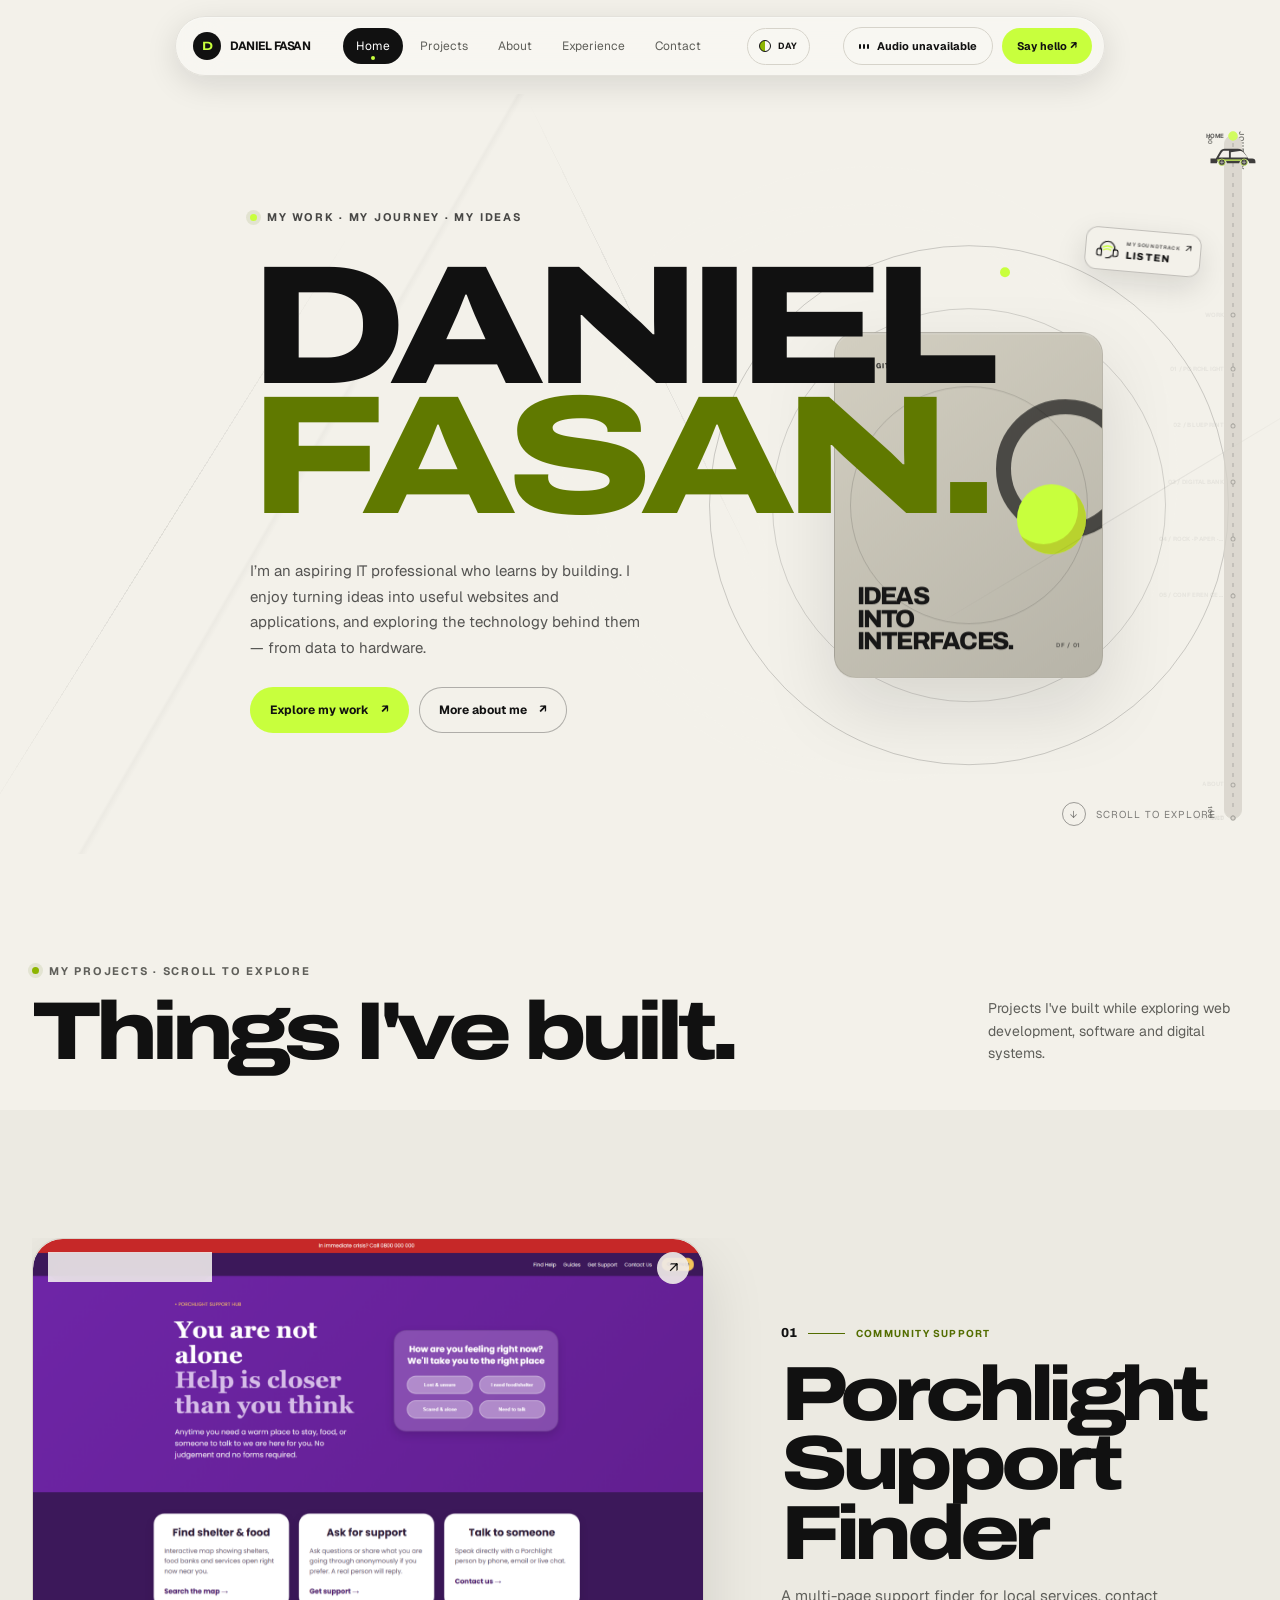
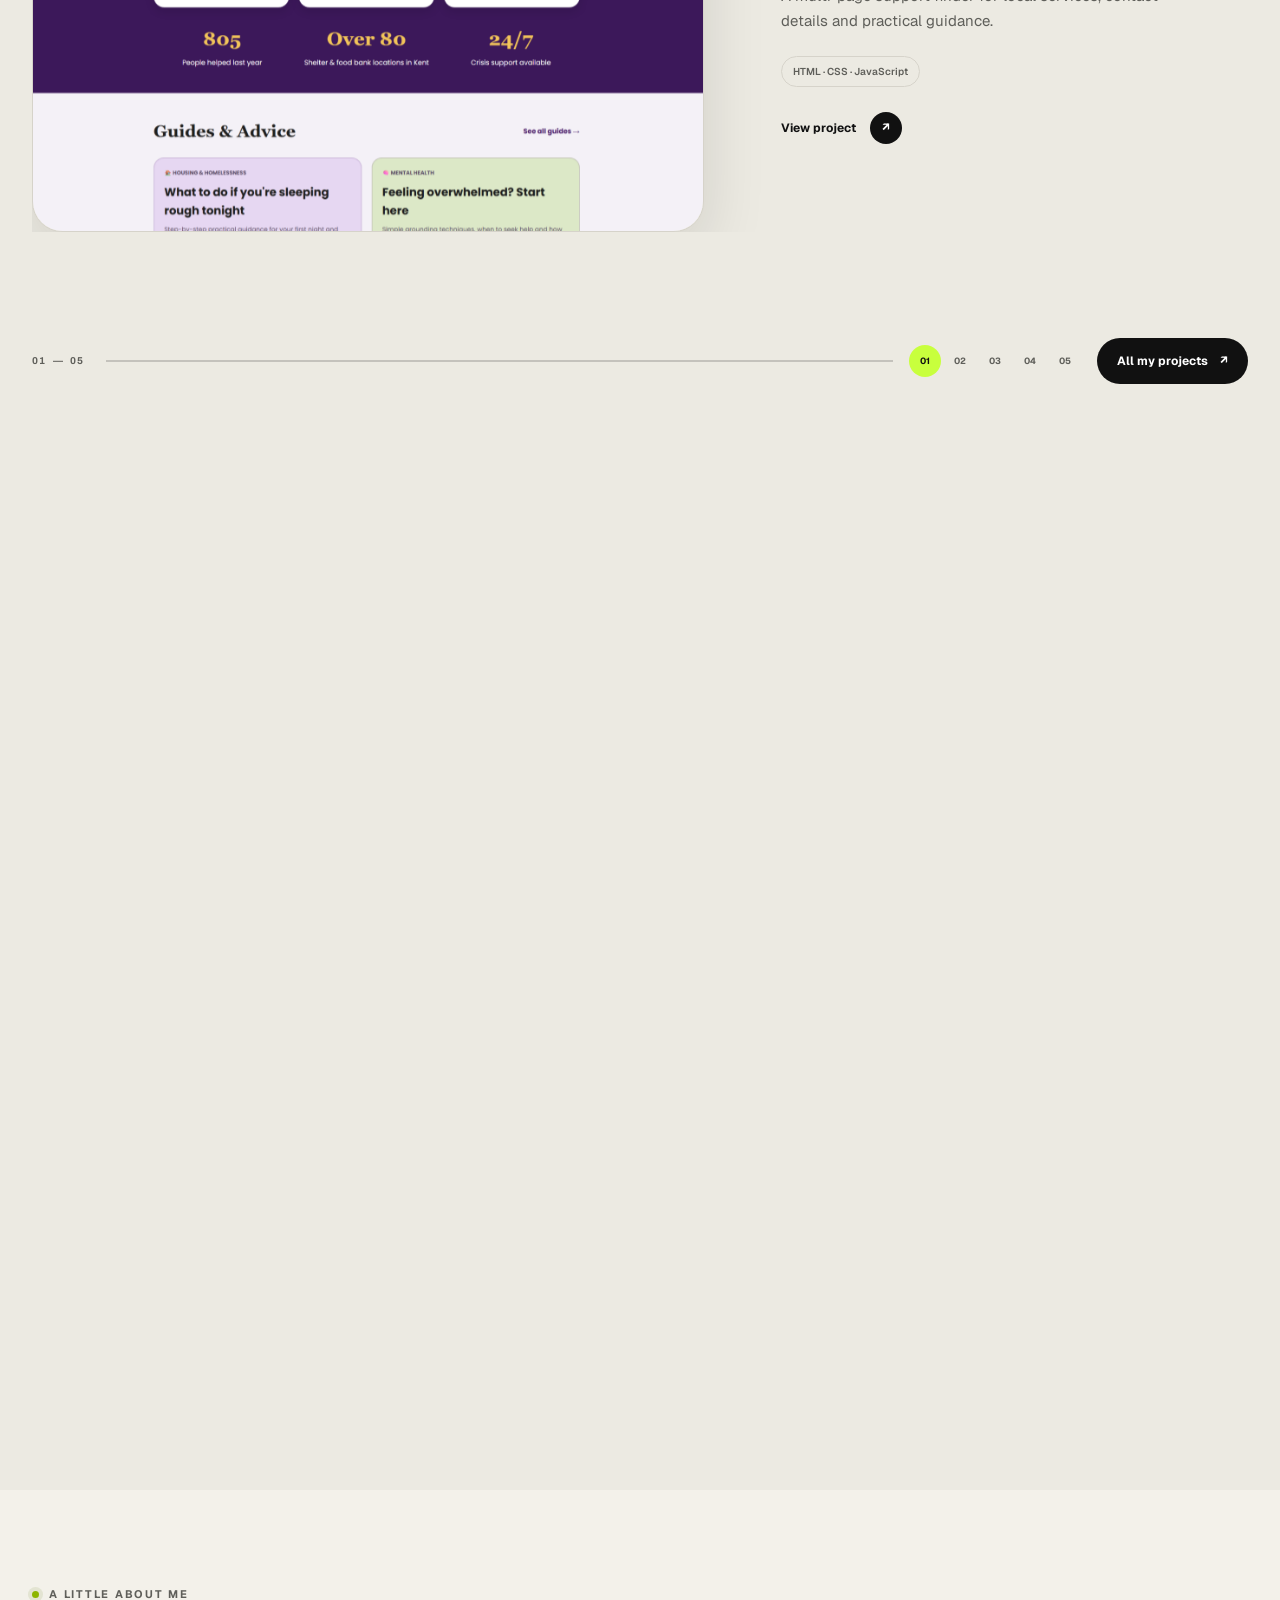
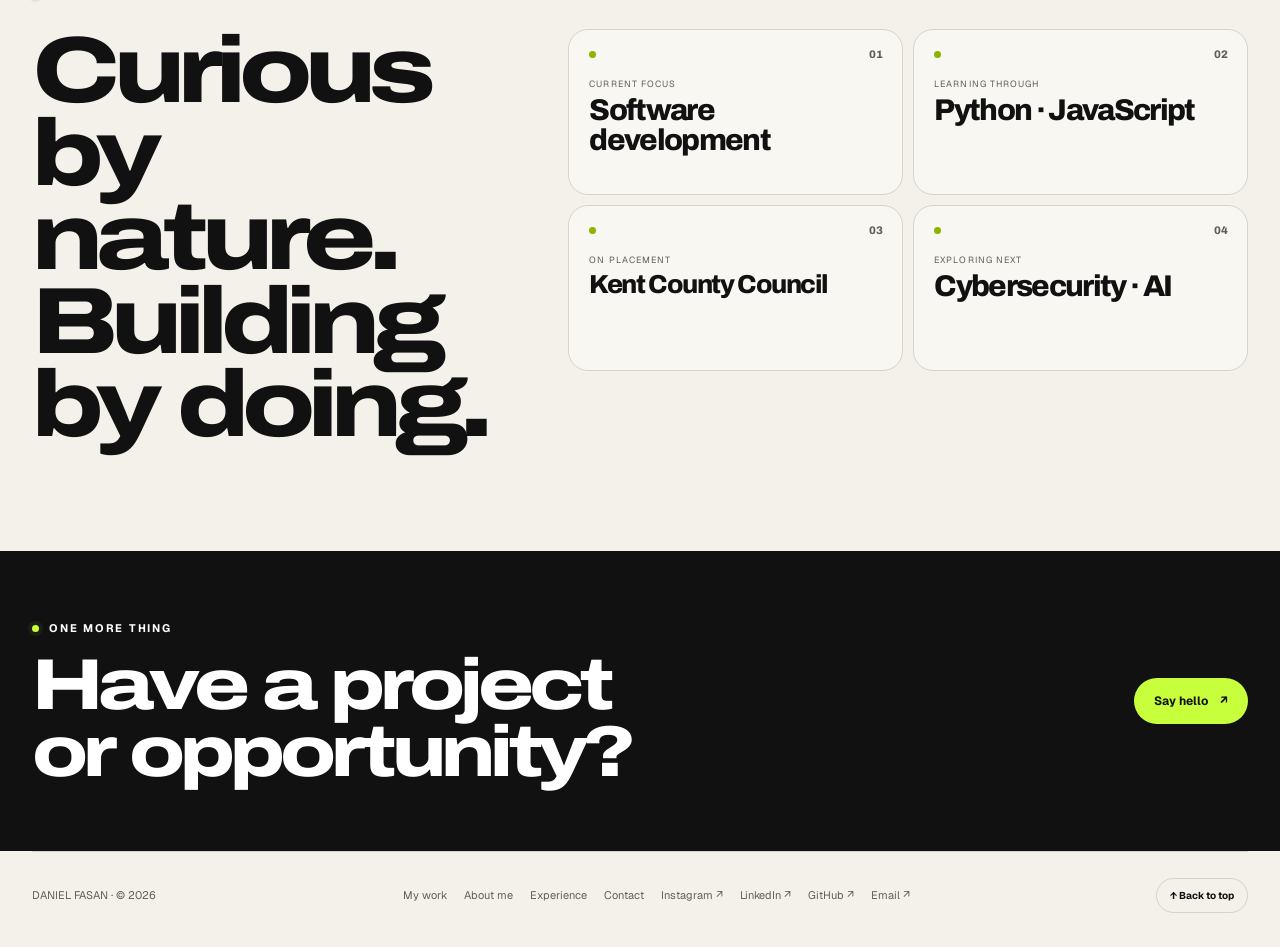
==== commit c4fa2d8e: "feat: add interactive journey scrollbar for portfolio navigation" ====
--- a/index.html
+++ b/index.html
@@ -8,6 +8,13 @@
       try {
         document.documentElement.dataset.theme =
           localStorage.getItem("portfolio-theme") || "day";
+        if (
+          !matchMedia("(prefers-reduced-motion: reduce)").matches &&
+          !sessionStorage.getItem("df-identity-opening-seen")
+        ) {
+          document.documentElement.dataset.showIntro = "true";
+          sessionStorage.setItem("df-identity-opening-seen", "1");
+        }
       } catch {
         document.documentElement.dataset.theme = "day";
       }
@@ -25,9 +32,11 @@
     />
     <link rel="stylesheet" href="./styles.css" />
     <script src="./app.js" defer></script>
+    <script src="./car-scrollbar.js" defer></script>
   </head>
   <body>
     <div class="page-shutter" aria-hidden="true"></div>
+    <div class="identity-opening" aria-hidden="true"><span class="identity-initials">DF</span><span class="identity-name"><b>DANIEL</b><i>FASAN.</i></span></div>
     <header id="site-header"></header>
     <main id="scene"></main>
     <footer id="site-footer"></footer>
--- a/styles.css
+++ b/styles.css
@@ -73,9 +73,9 @@
   :root[data-theme="day"] body{cursor:url("./assets/cursor-day.svg") 2 2,auto}
   :root[data-theme="studio"] body{cursor:url("./assets/cursor-studio.svg") 2 2,auto}
   :root[data-theme="night"] body{cursor:url("./assets/cursor-night.svg") 2 2,auto}
-  :root[data-theme="day"] a,:root[data-theme="day"] button,:root[data-theme="day"] [role="button"],:root[data-theme="day"] [draggable="true"],:root[data-theme="day"] .contact-emblem{cursor:url("./assets/cursor-day-hover.svg") 2 2,pointer}
-  :root[data-theme="studio"] a,:root[data-theme="studio"] button,:root[data-theme="studio"] [role="button"],:root[data-theme="studio"] [draggable="true"],:root[data-theme="studio"] .contact-emblem{cursor:url("./assets/cursor-studio-hover.svg") 2 2,pointer}
-  :root[data-theme="night"] a,:root[data-theme="night"] button,:root[data-theme="night"] [role="button"],:root[data-theme="night"] [draggable="true"],:root[data-theme="night"] .contact-emblem{cursor:url("./assets/cursor-night-hover.svg") 2 2,pointer}
+  :root[data-theme="day"] a,:root[data-theme="day"] button,:root[data-theme="day"] [role="button"],:root[data-theme="day"] [role="scrollbar"],:root[data-theme="day"] [draggable="true"],:root[data-theme="day"] .contact-emblem{cursor:url("./assets/cursor-day-hover.svg") 2 2,pointer}
+  :root[data-theme="studio"] a,:root[data-theme="studio"] button,:root[data-theme="studio"] [role="button"],:root[data-theme="studio"] [role="scrollbar"],:root[data-theme="studio"] [draggable="true"],:root[data-theme="studio"] .contact-emblem{cursor:url("./assets/cursor-studio-hover.svg") 2 2,pointer}
+  :root[data-theme="night"] a,:root[data-theme="night"] button,:root[data-theme="night"] [role="button"],:root[data-theme="night"] [role="scrollbar"],:root[data-theme="night"] [draggable="true"],:root[data-theme="night"] .contact-emblem{cursor:url("./assets/cursor-night-hover.svg") 2 2,pointer}
 }
 @media(max-width:850px){.project-grid>.project-card:nth-child(1),.project-grid>.project-card:nth-child(2),.project-grid>.project-card:nth-child(3),.project-grid>.project-card:nth-child(4){grid-column:span 6;margin-top:0}.project-card .preview{height:clamp(280px,50vw,420px)}}
 @media(max-width:600px){.scroll-stage{height:auto;padding:58px 0 28px}.scroll-pinned{position:relative;min-height:0;padding:0}.scroll-pinned>.section-head{width:calc(100% - 36px);margin-bottom:20px}.rail-viewport{overflow-x:auto;overscroll-behavior-x:contain;scroll-snap-type:x mandatory;padding:0 18px 12px}.horizontal-rail{transform:none!important;gap:12px}.horizontal-rail .featured-project{width:84vw;height:56vh;min-height:360px;scroll-snap-align:center}.rail-footer{width:calc(100% - 36px);margin-top:15px}.rail-footer>.button{padding:10px 12px;font-size:10px}.project-grid{grid-template-columns:1fr;gap:14px}.project-grid>.project-card:nth-child(n){grid-column:1;margin:0}.project-card .preview{height:300px}.dialog-sheet .preview-photo{max-height:42vh}.dialog-sheet .preview-photo img{max-height:42vh}.footer-links{gap:10px 15px}.footer .to-top{margin-left:auto}}
@@ -208,3 +208,75 @@
 .sound-note{background:var(--inverse);color:var(--inverse-text)}.wall-credit{color:var(--text-muted)}.wall-credit a{color:var(--text)}
 
 .snapshot-card p{max-height:60px}.snapshot-card:nth-child(3) strong{font-size:clamp(16px,2.3vw,26px)}@media(max-width:600px){.snapshot-card:nth-child(3) strong{font-size:clamp(16px,4.8vw,20px)}}
+
+/* A compact road and concept car double as the page scrollbar. */
+:root{--road-track:#D6D3CA;--road-mark:rgba(17,17,17,.3);--car-body:#111111;--car-window:#F3F1EA;--car-accent:#C8FF3D;--car-wheel:#111111;--car-wheel-mark:#F3F1EA}
+:root[data-theme="studio"]{--road-track:#A9A8A2;--road-mark:rgba(24,24,24,.34);--car-body:#181818;--car-window:#E3E1DB;--car-accent:#B7E936;--car-wheel:#181818;--car-wheel-mark:#E3E1DB}
+:root[data-theme="night"]{--road-track:#343633;--road-mark:rgba(245,244,239,.34);--car-body:#F5F4EF;--car-window:#101111;--car-accent:#C8FF3D;--car-wheel:#F5F4EF;--car-wheel-mark:#101111}
+.has-journey-road{scrollbar-width:none;-ms-overflow-style:none}.has-journey-road::-webkit-scrollbar{display:none;width:0;height:0}
+.journey-road{position:fixed;z-index:44;top:clamp(118px,15vh,158px);right:4px;bottom:clamp(46px,9vh,82px);width:88px;opacity:.8;pointer-events:none;transition:opacity .3s,color .45s}.journey-road:hover,.journey-road:focus-within,.journey-road.is-dragging{opacity:1}
+.road-caption,.road-coordinate{position:absolute;right:30px;color:var(--text-muted);font:700 7px Geist,Arial,sans-serif;letter-spacing:.14em;writing-mode:vertical-rl}.road-caption{top:-4px}.road-coordinate{right:27px;font-size:6px;letter-spacing:.08em}.road-coordinate-top{top:0}.road-coordinate-bottom{bottom:0}
+.road-track{position:absolute;inset:0 34px;width:18px;margin:auto 0 auto auto;height:100%;border:1px solid var(--border);border-radius:999px;background:var(--road-track);transition:width .42s cubic-bezier(.2,.8,.2,1),background-color .46s,border-color .46s;pointer-events:auto;cursor:pointer;touch-action:pan-y}
+.road-centerline{position:absolute;top:7px;bottom:7px;left:50%;width:1px;transform:translateX(-50%);background:repeating-linear-gradient(to bottom,var(--road-mark) 0 4px,transparent 4px 10px);transition:opacity .35s}
+.road-markers{position:absolute;inset:0;pointer-events:none}.road-marker{position:absolute;left:50%;top:var(--marker-y,0%);display:block;width:15px;height:15px;padding:0;border:0;background:transparent;transform:translate(-50%,-50%);pointer-events:auto;cursor:pointer}.road-marker i{position:absolute;inset:5px;border:1px solid var(--road-mark);border-radius:50%;background:var(--road-track);transition:inset .24s,background .24s,border-color .24s,transform .24s}.road-marker span{position:absolute;right:16px;top:50%;max-width:66px;overflow:hidden;color:var(--text-muted);font:700 6px/1.15 Geist,Arial,sans-serif;letter-spacing:.04em;text-align:right;text-overflow:ellipsis;white-space:nowrap;opacity:.1;transform:translateY(-50%);transition:opacity .25s,color .25s}
+.road-marker[data-active] i{inset:3px;border-color:var(--car-accent);background:var(--car-accent);transform:scale(1.06)}.road-marker[data-active] span,.journey-road:hover .road-marker span,.journey-road:focus-within .road-marker span{opacity:.82;color:var(--text)}.journey-road[data-region="projects"] .road-marker span{opacity:.34}.journey-road[data-region="projects"] .road-marker[data-active] span{opacity:1;color:var(--text)}
+.road-car{position:absolute;z-index:4;top:0;left:50%;width:56px;height:36px;display:grid;place-items:center;transform:translate3d(-50%,var(--car-y,0px),0);outline:none;touch-action:none;user-select:none;-webkit-user-select:none}.road-car:focus-visible{filter:drop-shadow(0 0 0.5px var(--text))}.road-car-art{display:block;width:54px;height:32px;overflow:visible;transform-origin:50% 55%;transition:transform .18s cubic-bezier(.2,.8,.2,1)}.road-car:hover .road-car-art,.road-car:focus-visible .road-car-art{transform:translateY(-1px) scale(1.025)}.car-body{fill:var(--car-body);transition:fill .45s}.car-window{fill:var(--car-window);transition:fill .45s}.car-accent{fill:var(--car-accent)}.car-headlight{fill:var(--car-accent);opacity:0;transition:opacity .2s}.road-car:hover .car-headlight,.road-car:focus-visible .car-headlight{opacity:1}.car-wheel{fill:var(--car-wheel);stroke:var(--car-accent);stroke-width:1;transition:fill .45s}.car-spokes{fill:none;stroke:var(--car-wheel-mark);stroke-width:.75;stroke-linecap:round;opacity:.9;transform-box:fill-box;transform-origin:center;transform:rotate(var(--wheel-turn,0deg))}.car-hit-label{position:absolute;right:48px;top:50%;padding:5px 7px;border:1px solid var(--border);border-radius:99px;background:var(--surface);color:var(--text);font:700 6px Geist,Arial,sans-serif;letter-spacing:.1em;white-space:nowrap;opacity:0;pointer-events:none;transform:translateY(-50%) translateX(4px);transition:opacity .18s,transform .18s}.road-car:hover .car-hit-label,.road-car:focus-visible .car-hit-label{opacity:1;transform:translateY(-50%) translateX(0)}
+.journey-road.is-moving .road-car-art{transform:translateY(1px) scaleY(.97) rotate(var(--car-lean,0deg))}.journey-road.is-dragging .road-car-art{transform:scaleY(.93) rotate(var(--car-lean,0deg))}.journey-road.is-moving .car-spokes{animation:wheel-roll .32s linear infinite}.journey-road.is-reverse .car-spokes{animation-direction:reverse}@keyframes wheel-roll{from{transform:rotate(var(--wheel-turn,0deg))}to{transform:rotate(calc(var(--wheel-turn,0deg) + 360deg))}}
+.journey-road[data-region="projects"] .road-track{width:22px;background-image:linear-gradient(to right,transparent 48%,var(--road-mark) 49%,transparent 51%),linear-gradient(var(--grid) 1px,transparent 1px);background-size:100% 100%,100% 16px}.journey-road[data-region="about"] .road-track::after,.journey-road[data-region="experience"] .road-track::after{content:"";position:absolute;left:-3px;right:-3px;top:8px;bottom:8px;pointer-events:none;background:repeating-linear-gradient(to bottom,transparent 0 31px,var(--road-mark) 31px 32px,transparent 32px 64px);opacity:.38}.journey-road[data-region="contact"] .road-centerline{opacity:.28}
+:root[data-theme="studio"] .road-track{background-image:linear-gradient(var(--grid) 1px,transparent 1px),linear-gradient(90deg,var(--grid) 1px,transparent 1px);background-size:8px 8px}.journey-road[data-region="projects"] .road-marker[data-active] span{color:var(--accent-text)}
+@media(max-width:850px){.journey-road{right:1px;width:80px}.road-track{right:31px;left:auto}}
+@media(max-width:600px){.journey-road{top:104px;right:0;bottom:44px;width:64px}.road-caption,.road-coordinate{display:none}.road-track{right:22px;left:auto;width:12px}.journey-road[data-region="projects"] .road-track{width:15px}.road-car{width:48px;height:32px}.road-car-art{width:48px;height:29px}.road-marker{width:14px;height:14px}.road-marker span{display:none}.car-hit-label{right:41px}}
+@media(prefers-reduced-motion:reduce){.road-car-art,.car-body,.car-window,.car-wheel,.road-marker i,.road-track{transition-duration:.01ms!important}.journey-road.is-moving .car-spokes{animation:none}}
+
+/* Home desk: a layered book, a soundtrack control and slow architectural paths. */
+:root{--ambient-line:rgba(243,241,234,.13)}
+:root[data-theme="studio"]{--ambient-line:rgba(241,240,235,.16)}
+:root[data-theme="night"]{--ambient-line:rgba(16,17,17,.12)}
+.hero-ambient{position:absolute;z-index:0;top:50%;right:0;width:min(65vw,820px);height:min(94%,820px);transform:translateY(-50%);overflow:visible;color:var(--ambient-line);pointer-events:none}
+.ambient-orbit{fill:none;stroke:currentColor;stroke-width:1;vector-effect:non-scaling-stroke;transform-box:fill-box;transform-origin:center;pointer-events:none}.ambient-orbit-slow{animation:ambient-drift 92s linear infinite}.ambient-orbit-mid{animation:ambient-drift-reverse 68s linear infinite}.ambient-orbit-fine{animation:ambient-drift 118s linear infinite;opacity:.65}@keyframes ambient-drift{to{transform:rotate(360deg)}}@keyframes ambient-drift-reverse{to{transform:rotate(-360deg)}}.home-hero.book-open .ambient-orbit-slow{scale:1.025}.home-hero.book-open .ambient-orbit-mid{scale:1.012}
+.orbit-card{display:block;width:52%;aspect-ratio:.78;padding:0;border:0;border-radius:22px;background:transparent!important;box-shadow:none!important;color:var(--notebook-ink);overflow:visible;perspective:1100px;transform:none;transform-style:preserve-3d;animation:none;rotate:var(--note-tilt,0deg);scale:1;transition:width .72s cubic-bezier(.18,.84,.2,1),aspect-ratio .72s cubic-bezier(.18,.84,.2,1),rotate .48s cubic-bezier(.2,.8,.2,1),scale .42s cubic-bezier(.2,.8,.2,1)}.orbit-card:hover{rotate:0deg;scale:1.018}.orbit-card:focus-visible{outline:2px solid var(--accent);outline-offset:7px}.orbit-card.is-open{width:86%;aspect-ratio:1.36;rotate:0deg;scale:1}
+.book-spread{position:absolute;z-index:1;inset:4% 2% 5%;display:grid;grid-template-columns:1fr 1fr;gap:2px;overflow:hidden;border-radius:14px;background:color-mix(in srgb,var(--notebook-ink) 15%,transparent);box-shadow:0 30px 72px color-mix(in srgb,var(--shadow) 88%,transparent);opacity:0;clip-path:inset(0 50% 0 50%);transform:translateY(9px) scale(.98);transition:clip-path .6s cubic-bezier(.2,.82,.16,1) .09s,opacity .2s .06s,transform .58s cubic-bezier(.18,.84,.2,1)}.orbit-card.is-open .book-spread{opacity:1;clip-path:inset(0 round 14px);transform:translateY(0) scale(1)}
+.book-page{position:relative;display:flex;flex-direction:column;min-width:0;padding:clamp(12px,2vw,22px);overflow:hidden;background:linear-gradient(145deg,color-mix(in srgb,var(--notebook-paper) 92%,white),var(--notebook-paper));color:var(--notebook-ink);box-shadow:inset 0 0 0 1px color-mix(in srgb,var(--notebook-ink) 7%,transparent)}.book-page-left{border-radius:12px 2px 2px 12px}.book-page-right{border-radius:2px 12px 12px 2px}.book-page-kicker{display:flex;justify-content:space-between;gap:8px;font:700 clamp(6px,.65vw,8px) Geist,Arial,sans-serif;letter-spacing:.13em}.book-page-kicker i{font-style:normal;color:var(--text-muted)}.book-page-left>strong{margin:auto 0 14px;font:800 clamp(24px,4.2vw,51px)/.82 Archivo,Arial,sans-serif;letter-spacing:-.075em}.book-page-specialty{font:700 clamp(7px,.9vw,10px)/1.25 Geist,Arial,sans-serif;letter-spacing:.09em}.book-page-rule{height:1px;width:38%;margin:12px 0 7px;background:var(--accent-strong)}.book-page-footer{margin-top:auto;padding-top:8px;color:var(--text-muted);font:700 6px Geist,Arial,sans-serif;letter-spacing:.13em}.book-modules{display:grid;grid-template-columns:repeat(2,minmax(0,1fr));gap:7px;margin:auto 0}.book-module{min-height:clamp(42px,6.6vw,74px);display:flex;flex-direction:column;justify-content:space-between;padding:8px;border:1px solid color-mix(in srgb,var(--notebook-ink) 12%,transparent);border-radius:8px;background:color-mix(in srgb,var(--notebook-paper) 74%,var(--bg));transition:transform .3s cubic-bezier(.2,.8,.2,1),border-color .3s}.book-module:nth-child(2){transform:translateY(4px)}.book-module:nth-child(3){transform:translateY(-3px)}.book-module i{font:800 clamp(13px,1.7vw,21px)/1 Archivo,Arial,sans-serif;font-style:normal;color:var(--accent-strong)}.book-module small{font:700 6px Geist,Arial,sans-serif;letter-spacing:.12em}.orbit-card.is-open .book-module:hover{transform:translateY(-3px);border-color:var(--accent-strong)}
+.book-cover{position:absolute;z-index:3;inset:0;width:100%;transform-origin:left center;transform-style:preserve-3d;border-radius:22px;box-shadow:0 30px 74px var(--shadow);transition:width .68s cubic-bezier(.18,.84,.2,1),transform .78s cubic-bezier(.18,.84,.2,1),border-radius .4s,box-shadow .55s}.orbit-card:hover .book-cover{transform:translateY(-4px) rotateX(1deg)}.orbit-card.is-open .book-cover{width:50%;transform:perspective(900px) rotateY(-154deg);border-radius:15px 4px 4px 15px;box-shadow:0 18px 38px color-mix(in srgb,var(--shadow) 85%,transparent)}.book-cover-front,.book-cover-inside{position:absolute;inset:0;display:block;overflow:hidden;border-radius:inherit;backface-visibility:hidden}.book-cover-front{border:1px solid color-mix(in srgb,var(--notebook-ink) 12%,transparent);background:linear-gradient(145deg,var(--notebook-paper),color-mix(in srgb,var(--notebook-paper) 76%,var(--text-muted)));color:var(--notebook-ink);box-shadow:inset 0 1px rgba(255,255,255,.32)}.book-cover-inside{display:flex;flex-direction:column;justify-content:space-between;padding:10%;transform:rotateY(180deg) translateZ(1px);background:color-mix(in srgb,var(--notebook-paper) 80%,var(--notebook-ink));color:var(--notebook-ink)}.book-cover-inside>span{font:800 clamp(24px,3.6vw,42px) Archivo,Arial,sans-serif;letter-spacing:-.08em}.book-cover-inside small{font:700 7px/1.4 Geist,Arial,sans-serif;letter-spacing:.16em}
+.book-cover-top{position:absolute;top:8%;left:8%;font:700 7px Geist,Arial,sans-serif;letter-spacing:.18em;text-transform:uppercase}.book-cover-ring{position:absolute;right:-12%;top:19%;width:52%;aspect-ratio:1;border:clamp(8px,1.4vw,15px) solid color-mix(in srgb,var(--hero-text) 68%,transparent);border-radius:50%;transition:transform .55s cubic-bezier(.2,.8,.2,1)}.orbit-card:hover .book-cover-ring{transform:translate(-3px,3px) rotate(9deg)}.book-sun{position:absolute;right:6%;top:44%;width:26%;aspect-ratio:1;border-radius:50%;background:var(--accent);box-shadow:inset -8px -10px color-mix(in srgb,var(--accent) 68%,#98730e);transform:translate3d(var(--note-x,0),var(--note-y,0),0);transition:transform .22s ease-out}.book-cover-title{position:absolute;left:8%;bottom:7%;font:800 clamp(14px,2.3vw,25px)/.9 Archivo,Arial,sans-serif;letter-spacing:-.07em}.book-cover-index{position:absolute;right:8%;bottom:8%;font:700 6px Geist,Arial,sans-serif;letter-spacing:.12em;opacity:.55}
+.spotify-object{position:absolute;z-index:5;top:-3%;right:5%;display:flex;align-items:center;gap:6px;min-width:98px;padding:8px 9px;border:1px solid color-mix(in srgb,var(--hero-text) 22%,transparent);border-radius:12px;background:color-mix(in srgb,var(--hero-bg) 76%,transparent);color:var(--hero-text);box-shadow:0 11px 30px var(--shadow);text-align:left;cursor:pointer;transform:rotate(5deg);transition:transform .4s cubic-bezier(.2,.8,.2,1),background-color .35s,border-color .35s}.spotify-object:hover,.spotify-object:focus-visible{transform:rotate(0) translateY(-3px) scale(1.035);border-color:var(--accent)}.spotify-object:focus-visible{outline:2px solid var(--accent);outline-offset:3px}.spotify-object>svg{width:25px;height:25px;flex:none;fill:none;stroke:var(--hero-text);stroke-width:1.65;stroke-linecap:round;stroke-linejoin:round}.spotify-object .headphone-accent{stroke:var(--accent);stroke-width:2}.spotify-copy{display:grid;gap:3px}.spotify-copy small{font:700 5px Geist,Arial,sans-serif;letter-spacing:.13em;white-space:nowrap;opacity:.68}.spotify-copy strong{font:800 10px Archivo,Arial,sans-serif;letter-spacing:.12em}.spotify-open{align-self:flex-start;font-size:10px}
+.scene-ticket .scene-image{background:#09071d}.scene-ticket .preview-photo{background:#09071d}.scene-ticket .preview-photo img,.project-card[data-project="ticket"] .preview-photo img{object-fit:contain;object-position:center;background:#09071d}.scene-ticket .scene-image-open{z-index:6}.scene-ticket .scene-image::before{content:"";position:absolute;z-index:5;left:12px;right:12px;top:10px;height:8px;border:1px solid rgba(243,241,234,.3);border-radius:99px;transform:scaleX(.1);transform-origin:left;opacity:0;transition:transform .42s cubic-bezier(.2,.8,.2,1),opacity .15s}.scene-ticket.is-active .scene-image::before{transform:scaleX(1);opacity:.85}.scene-ticket .scene-image .preview-photo img{clip-path:inset(0 0 88% 0);transition:clip-path .72s cubic-bezier(.18,.84,.2,1) .12s,transform .22s ease-out}.scene-ticket.is-active .scene-image .preview-photo img{clip-path:inset(0)}.scene-ticket .scene-copy h3,.project-card[data-project="ticket"] .project-info h2{text-transform:uppercase}
+.project-card[data-project="ticket"] .preview-photo::before{content:"";position:absolute;z-index:3;inset:10px;border:1px solid rgba(243,241,234,.38);border-radius:15px;clip-path:inset(0 100% 0 0);transition:clip-path .62s cubic-bezier(.18,.84,.2,1)}.project-card[data-project="ticket"].in-view .preview-photo::before{clip-path:inset(0)}.project-card[data-project="ticket"] .preview-photo img{clip-path:inset(0 0 84% 0);transition:clip-path .7s cubic-bezier(.18,.84,.2,1) .1s,transform .7s cubic-bezier(.2,.8,.2,1)}.project-card[data-project="ticket"].in-view .preview-photo img{clip-path:inset(0)}.project-card[data-project="ticket"] .preview-photo::after{background:linear-gradient(180deg,transparent 65%,rgba(0,0,0,.28))}
+.project-grid>.project-card:nth-child(5){grid-column:3/span 8;margin-top:20px}.project-card[data-project="ticket"] .project-info{position:relative}.project-card[data-project="ticket"] .project-info::before{content:"05 / GENERATED INTERFACE";display:block;margin-bottom:9px;color:var(--accent-text);font:700 7px Geist,Arial,sans-serif;letter-spacing:.13em}
+@media(max-width:850px){.project-grid>.project-card:nth-child(5){grid-column:span 6;margin-top:0}.hero-ambient{width:74vw;right:-7vw}.orbit-card.is-open{width:90%}.spotify-object{min-width:88px;padding:7px}.spotify-object>svg{width:22px;height:22px}}
+@media(max-width:600px){.home-hero{min-height:840px;padding-bottom:260px}.hero-orbit{top:auto;right:9vw;bottom:88px;width:54vw;opacity:1;transform:none;animation:orbit 38s linear infinite}.orbit-card{width:60%}.orbit-card.is-open{width:94%;aspect-ratio:1.34}.hero-ambient{top:auto;right:-14vw;bottom:12px;width:105vw;height:42%;transform:none;opacity:.8}.spotify-object{top:-4%;right:2%;min-width:84px;padding:6px 7px}.spotify-object>svg{width:20px;height:20px}.spotify-copy small{font-size:4px}.spotify-copy strong{font-size:9px}.book-page{padding:10px}.book-page-left>strong{font-size:clamp(21px,7vw,30px)}.book-page-specialty{font-size:6px}.book-page-kicker{font-size:5px}.book-module{min-height:36px;padding:5px}.book-module i{font-size:14px}.book-module small{font-size:5px}.book-page-footer{font-size:5px}.project-grid>.project-card:nth-child(5){grid-column:1;margin-top:0}.scene-ticket .scene-image .preview-photo img{clip-path:inset(0 0 80% 0)}.scene-ticket.is-active .scene-image .preview-photo img{clip-path:inset(0)}}
+@media(prefers-reduced-motion:reduce){.hero-ambient,.ambient-orbit-slow,.ambient-orbit-mid,.ambient-orbit-fine{animation:none!important}.hero-ambient .ambient-orbit{transform:none!important}.book-cover,.book-spread,.book-module,.spotify-object{transition-duration:.01ms!important}}
+.ticket-project-link{text-transform:uppercase;letter-spacing:.12em}
+
+/* Keep the name and footer headings on the correct side of each theme's contrast. */
+:root{--hero-bg:var(--bg);--hero-text:#111111;--hero-muted:rgba(17,17,17,.7);--hero-accent:#607900}
+:root[data-theme="studio"]{--hero-bg:var(--bg);--hero-text:#181818;--hero-muted:rgba(24,24,24,.72);--hero-accent:#566F00}
+:root[data-theme="night"]{--hero-bg:var(--bg);--hero-text:#F5F4EF;--hero-muted:rgba(245,244,239,.7);--hero-accent:#C8FF3D}
+.home-hero .hero-title{color:var(--hero-text)}
+.home-hero .hero-title .accent{color:var(--hero-accent)}
+.home-contact .home-contact-inner h2{color:var(--inverse-text)}
+.home-contact .eyebrow{color:var(--inverse-text)}
+.home-contact .home-contact-inner{color:var(--inverse-text)}
+
+/* Identity becomes the opening mask, revealing the already-rendered page underneath. */
+.identity-opening{display:none;position:fixed;z-index:200;inset:0;place-items:center;overflow:hidden;background:var(--bg);color:var(--text);pointer-events:none}
+html[data-show-intro="true"] .identity-opening{display:grid;animation:identity-reveal 2.65s cubic-bezier(.72,0,.22,1) forwards}
+.identity-initials,.identity-name{position:absolute;display:block;font-family:Archivo,Arial,sans-serif;font-stretch:125%;font-weight:800;letter-spacing:-.09em;line-height:.8;white-space:nowrap}
+.identity-initials{font-size:clamp(92px,20vw,230px);animation:identity-initials 2.65s cubic-bezier(.2,.8,.2,1) both}
+.identity-name{display:flex;gap:.16em;align-items:baseline;font-size:clamp(34px,9vw,108px);clip-path:inset(0 50% 0 50%);transform:scaleX(.78);animation:identity-name 2.65s cubic-bezier(.2,.8,.2,1) both}
+.identity-name b,.identity-name i{font:inherit}.identity-name i{color:var(--hero-accent);font-style:normal}
+@keyframes identity-initials{0%{opacity:0;clip-path:inset(0 45%);transform:scale(.72,.9);letter-spacing:-.2em}9%{opacity:1;clip-path:inset(0);transform:scale(1.06,.95);letter-spacing:.02em}19%{transform:scaleX(.94);letter-spacing:-.02em}31%,100%{opacity:0;clip-path:inset(0 50%);transform:scaleX(.72)}}
+@keyframes identity-name{0%,20%{clip-path:inset(0 50%);transform:scale(.7,.9);letter-spacing:-.14em}31%{clip-path:inset(0 48%);transform:scale(.78,.95)}48%,65%{clip-path:inset(0);transform:scale(1);letter-spacing:-.09em}76%{clip-path:inset(0);transform:scale(.045,.7);letter-spacing:-.2em}84%,100%{clip-path:inset(0 50%);transform:scale(.03,.5);opacity:0}}
+@keyframes identity-reveal{0%,72%{clip-path:circle(150vmax at 50% 50%);visibility:visible}100%{clip-path:circle(0 at 50% 50%);visibility:hidden}}
+@media(prefers-reduced-motion:reduce){html[data-show-intro="true"] .identity-opening{display:none}}
+@media(max-width:600px){.identity-name{gap:.1em;font-size:clamp(30px,8.4vw,54px)}}
+
+/* Keep browser-native scrolling as the single position source, shorten the pinned project chapter. */
+.scroll-stage{height:220svh}
+@media(max-width:600px){.scroll-stage{height:250svh}}
+
+@media(pointer:fine){
+  :root[data-theme="day"] input,:root[data-theme="day"] textarea,:root[data-theme="day"] select{cursor:url("./assets/cursor-day-hover.svg") 2 2,text}
+  :root[data-theme="studio"] input,:root[data-theme="studio"] textarea,:root[data-theme="studio"] select{cursor:url("./assets/cursor-studio-hover.svg") 2 2,text}
+  :root[data-theme="night"] input,:root[data-theme="night"] textarea,:root[data-theme="night"] select{cursor:url("./assets/cursor-night-hover.svg") 2 2,text}
+}
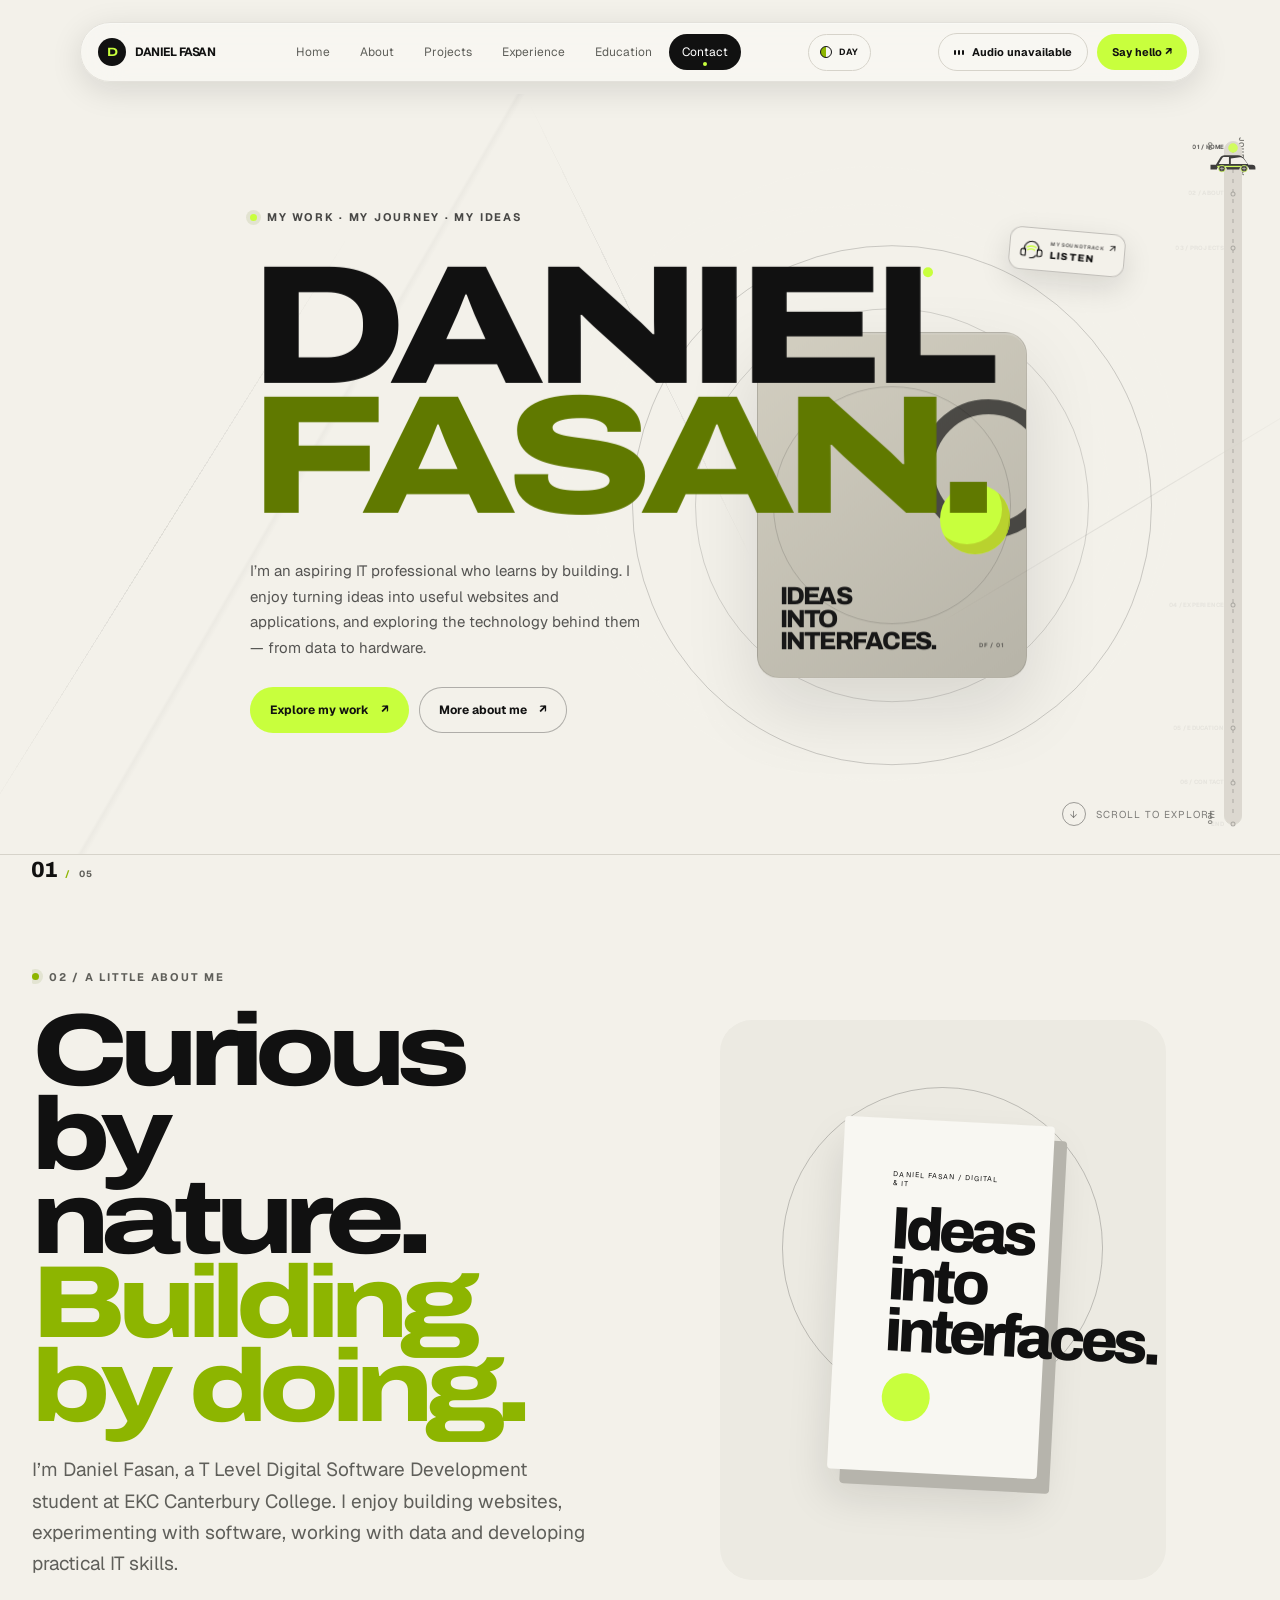
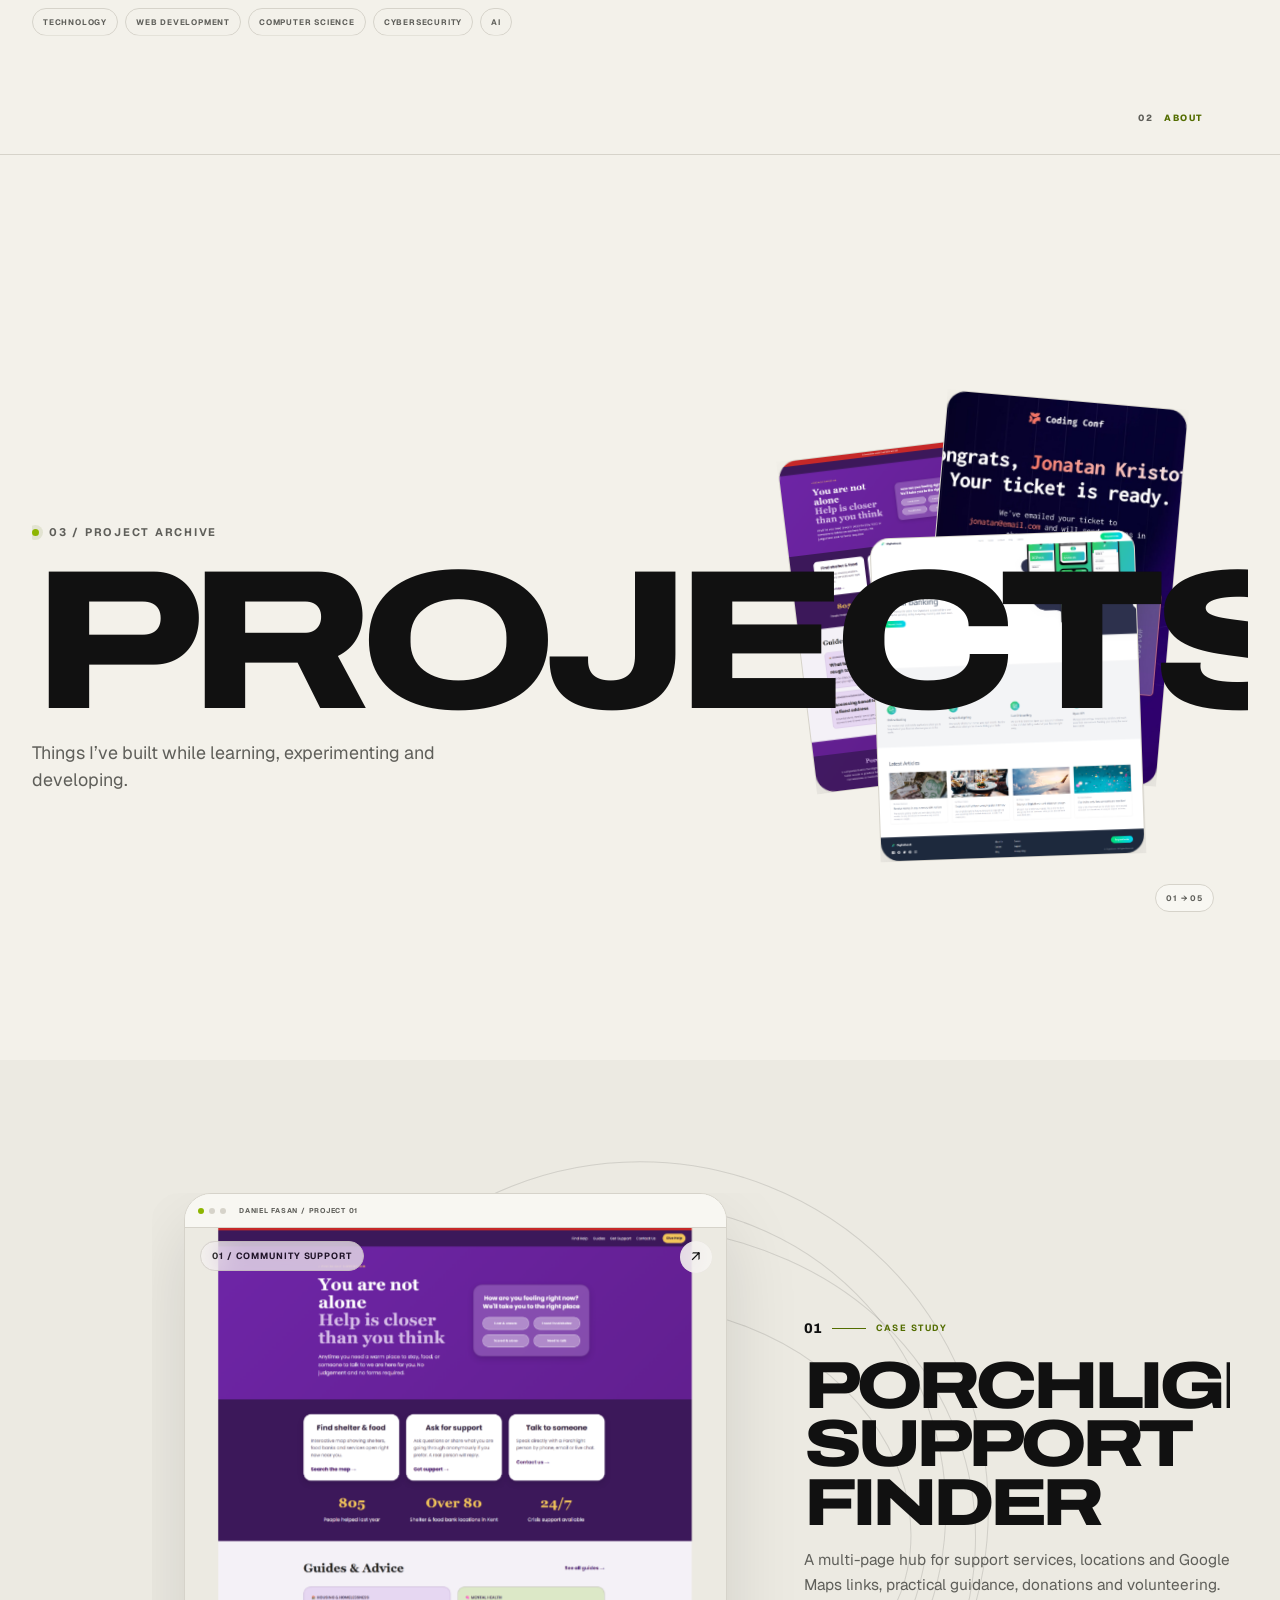
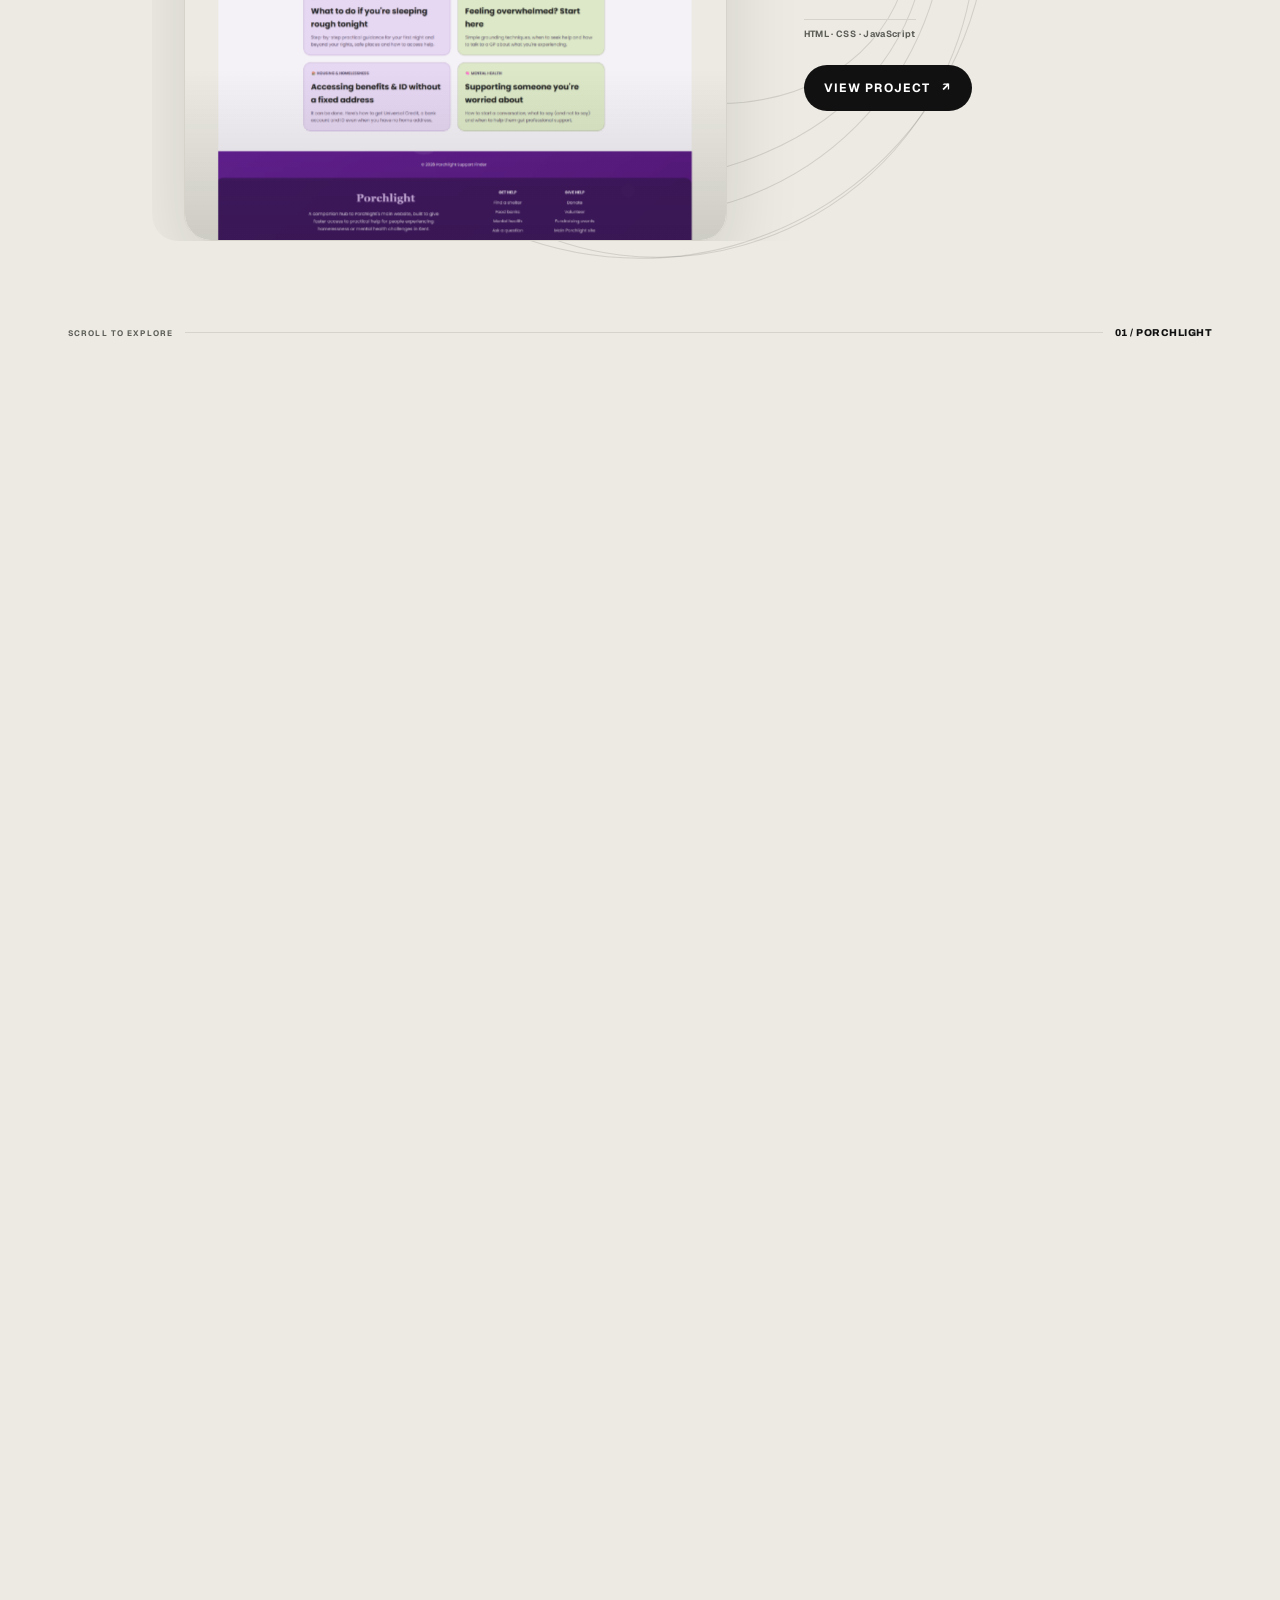
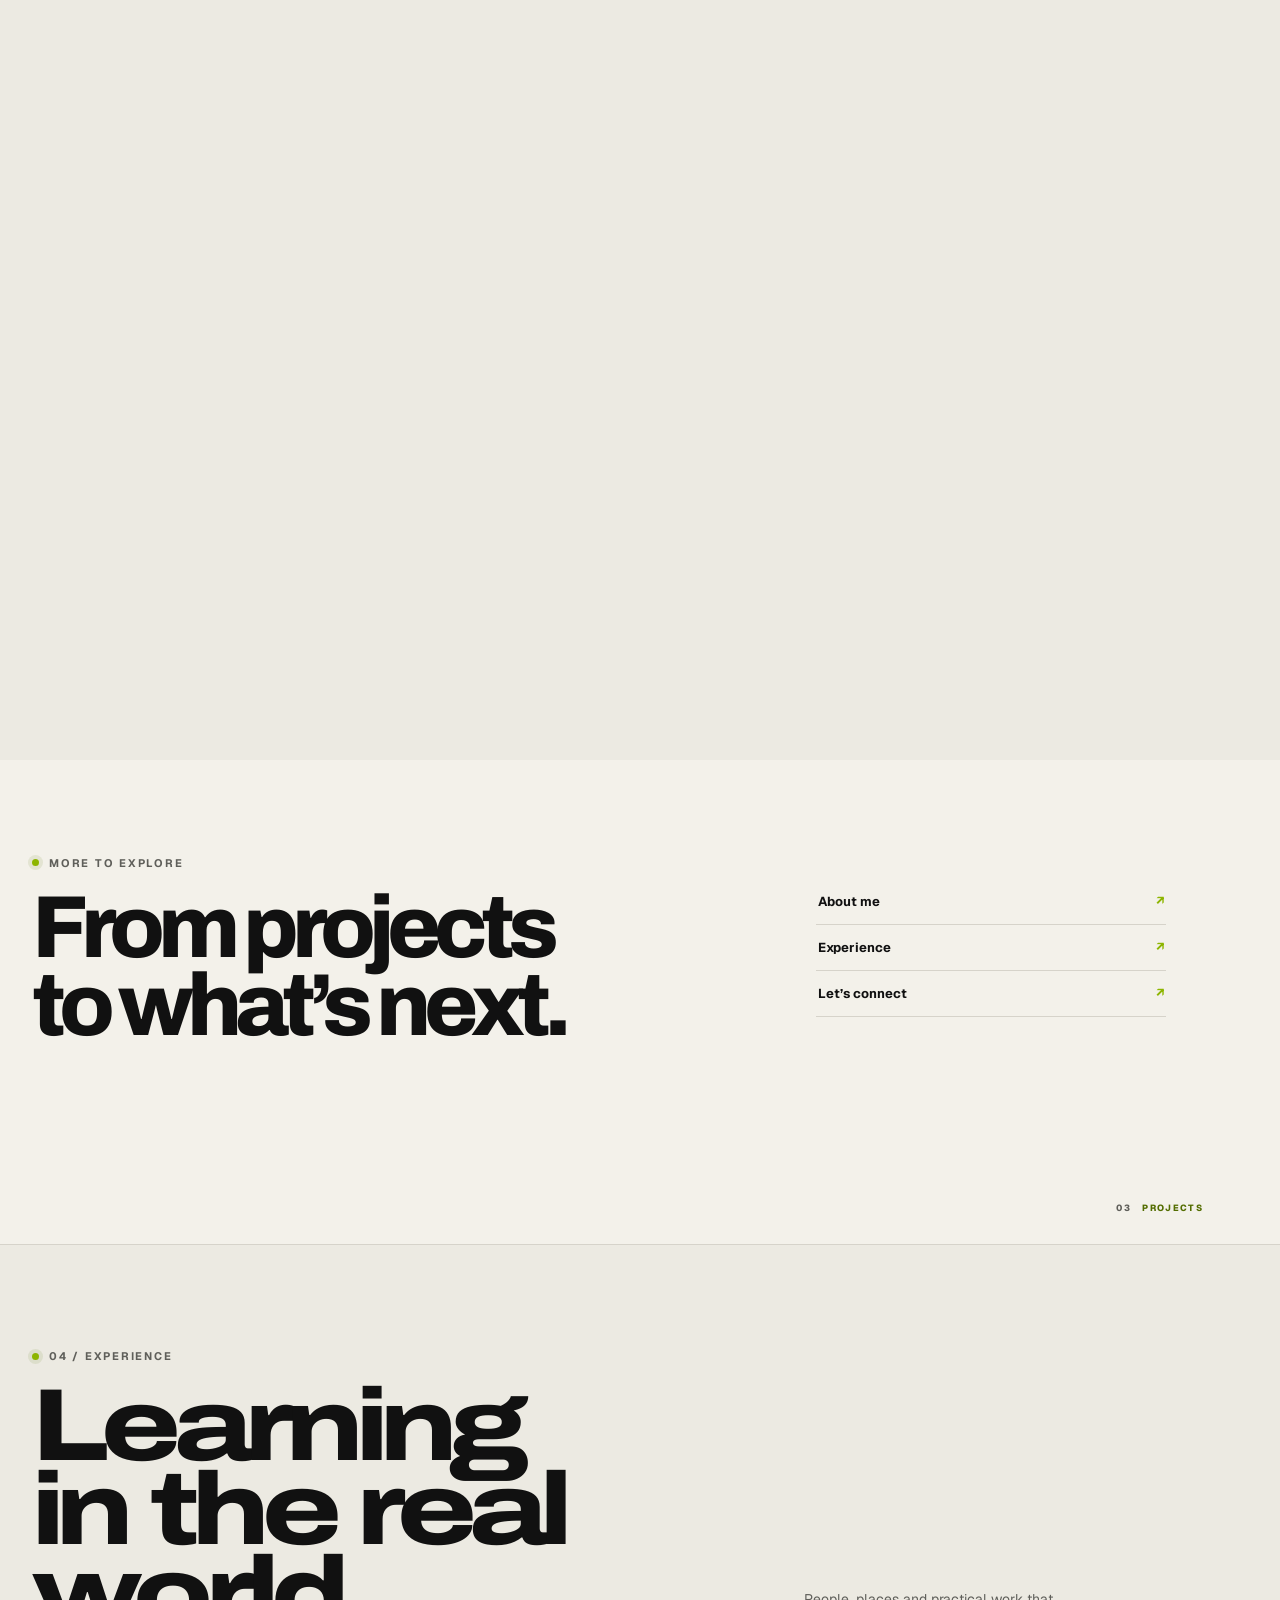
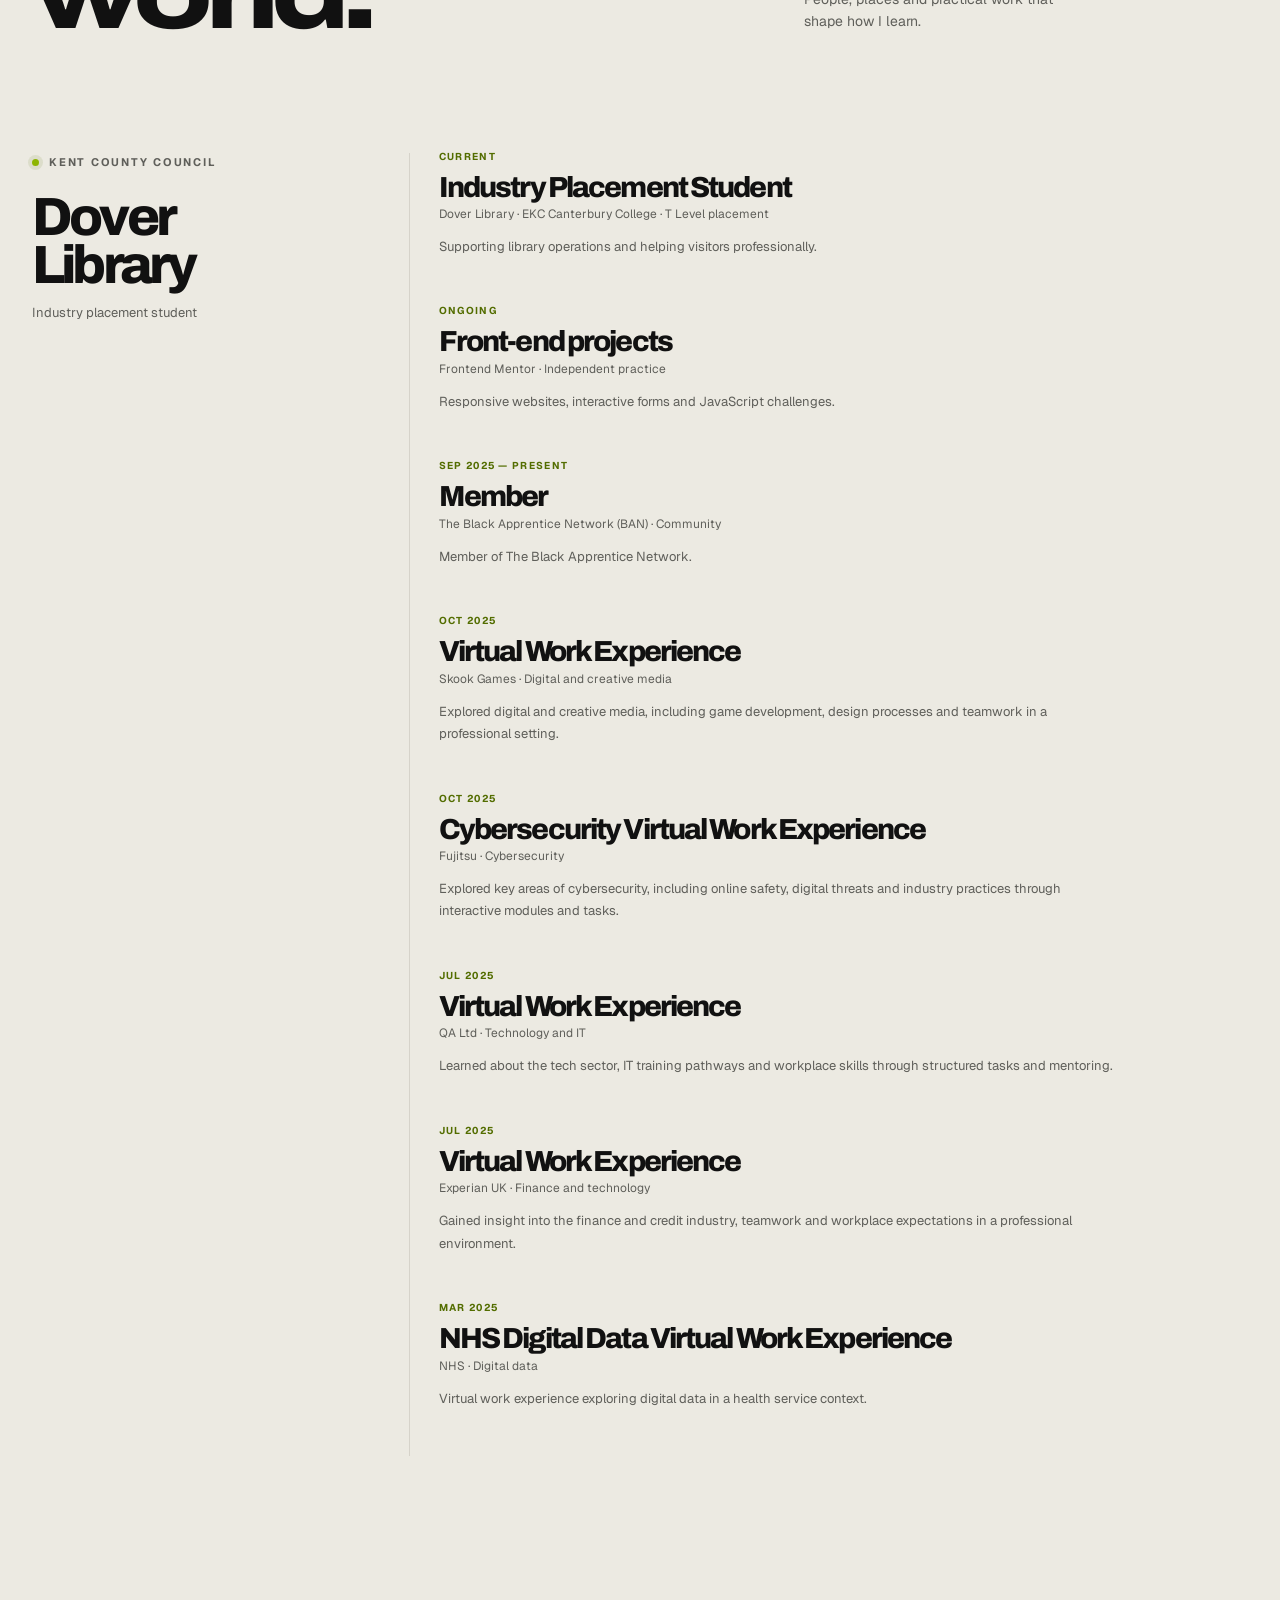
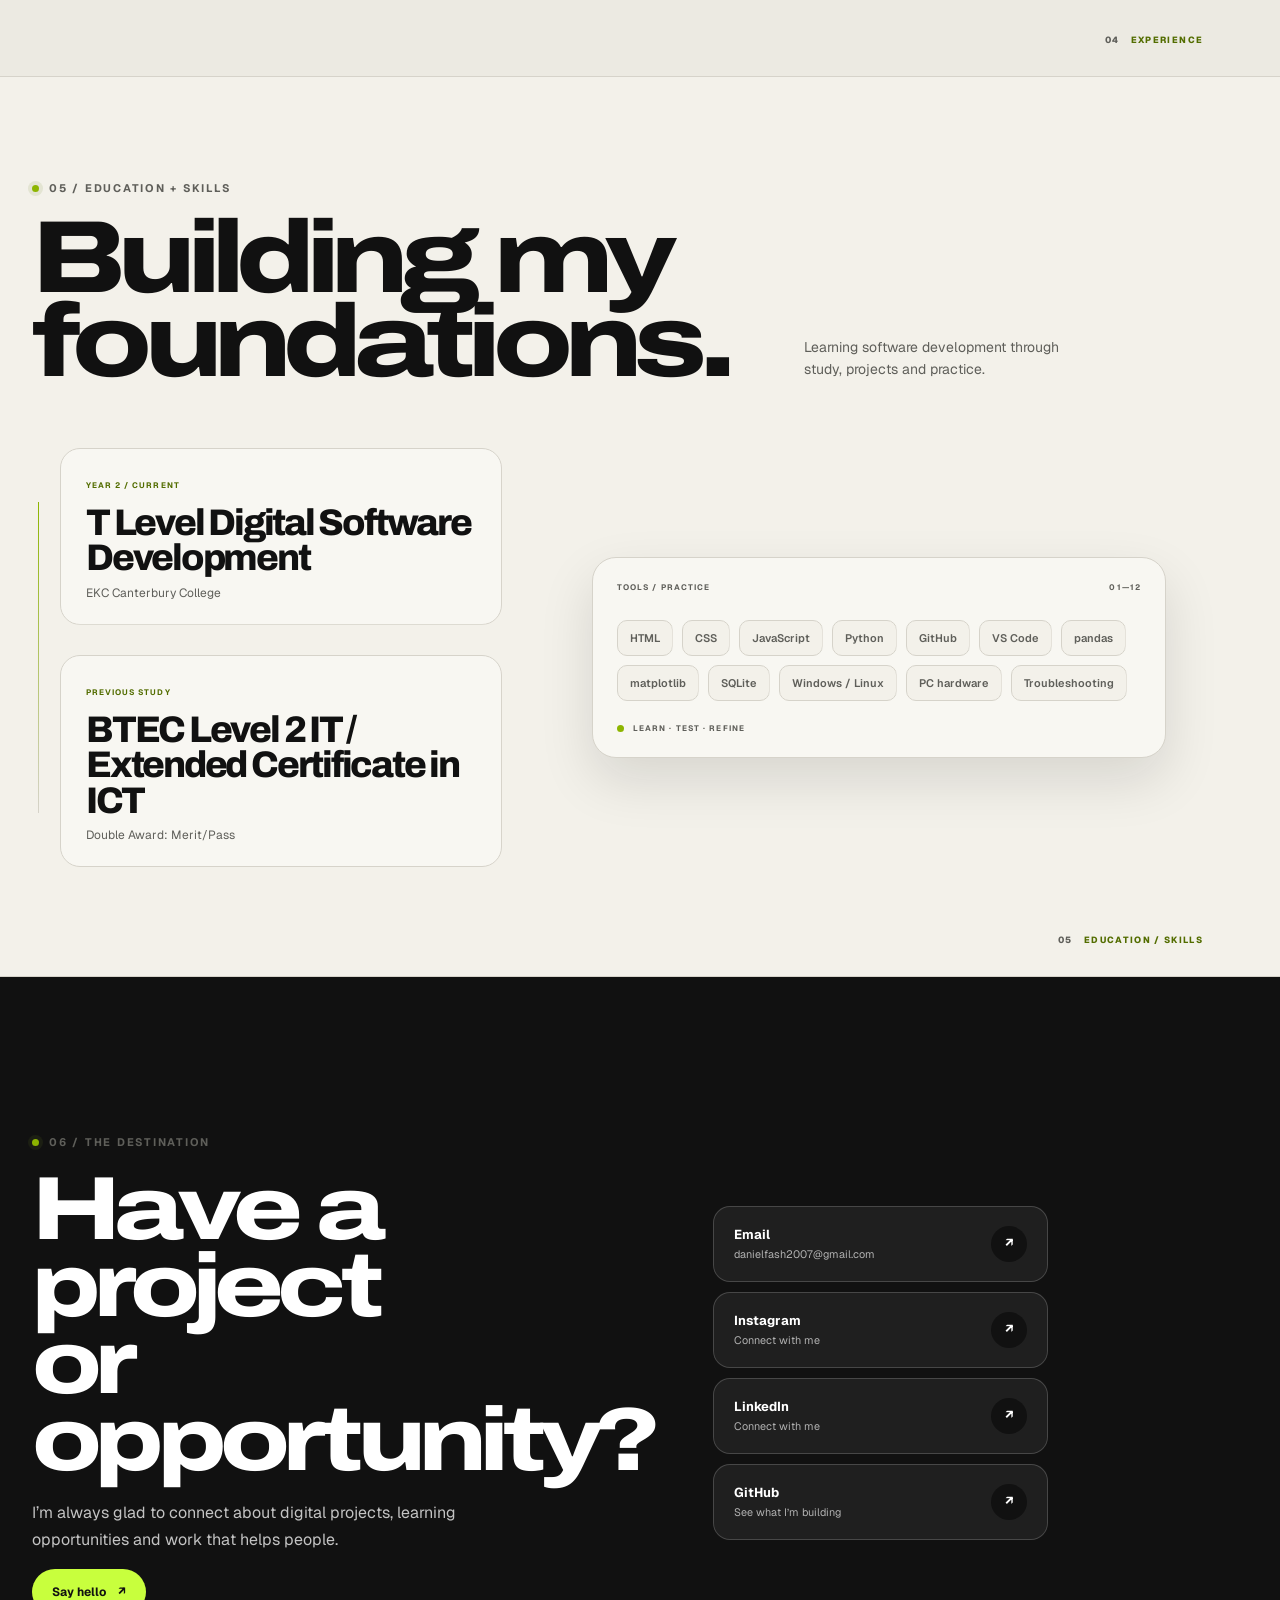
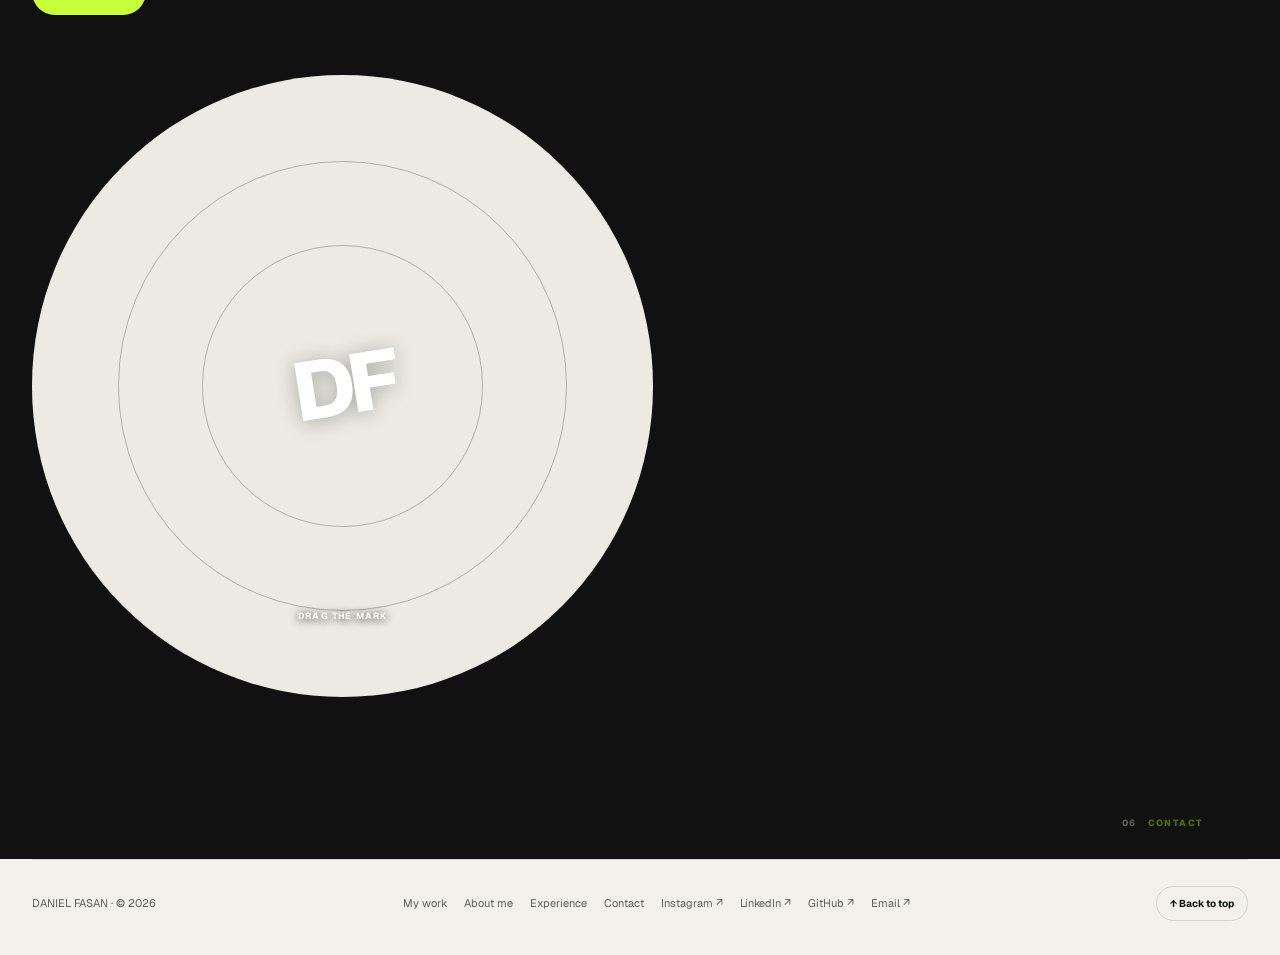
==== commit a1322a5e: "Refactor page structure for single-page scrolling experience; update scrollbar logic and styles for " ====
--- a/index.html
+++ b/index.html
@@ -1,5 +1,5 @@
 <!doctype html>
-<html lang="en" data-page="home">
+<html lang="en" data-page="home" data-single-page="true">
   <head>
     <meta charset="utf-8" />
     <meta name="viewport" content="width=device-width, initial-scale=1" />
@@ -35,7 +35,6 @@
     <script src="./car-scrollbar.js" defer></script>
   </head>
   <body>
-    <div class="page-shutter" aria-hidden="true"></div>
     <div class="identity-opening" aria-hidden="true"><span class="identity-initials">DF</span><span class="identity-name"><b>DANIEL</b><i>FASAN.</i></span></div>
     <header id="site-header"></header>
     <main id="scene"></main>
--- a/styles.css
+++ b/styles.css
@@ -1,4 +1,4 @@
-:root{--paper:#f6f4ef;--ink:#171918;--muted:#727570;--line:rgba(23,25,24,.14);--acid:#d8fb6e;--olive:#6f8525;--violet:#7029a0;--blue:#2474e7;--teal:#19c999;--radius:28px;--page:1240px;font-family:Geist,Inter,Arial,sans-serif;color:var(--ink);background:var(--paper);font-synthesis:none;font-optical-sizing:auto}*{box-sizing:border-box}html{scroll-behavior:smooth}body{margin:0;min-width:320px;background:var(--paper);overflow-x:hidden}body::selection{background:var(--acid);color:var(--ink)}button,a{-webkit-tap-highlight-color:transparent}a{color:inherit;text-decoration:none}button{font:inherit}.wordmark,.display,.project-name{font-family:Archivo,Arial,sans-serif;font-stretch:125%;font-weight:800;letter-spacing:-.075em}.shell{width:min(var(--page),calc(100% - 64px));margin-inline:auto}.micro{font-size:11px;text-transform:uppercase;letter-spacing:.15em;font-weight:700}.eyebrow{display:inline-flex;align-items:center;gap:10px;font-size:11px;text-transform:uppercase;letter-spacing:.16em;font-weight:700;color:var(--muted)}.eyebrow::before{content:"";height:7px;width:7px;background:var(--olive);border-radius:50%;box-shadow:0 0 0 4px rgba(111,133,37,.12)}.topbar{position:fixed;z-index:50;top:16px;left:50%;transform:translateX(-50%);width:min(930px,calc(100% - 36px));display:flex;align-items:center;justify-content:space-between;gap:20px;padding:10px 12px 10px 17px;border:1px solid rgba(255,255,255,.58);border-radius:999px;background:rgba(250,249,245,.76);backdrop-filter:blur(20px) saturate(1.4);box-shadow:0 8px 32px rgba(23,25,24,.08),inset 0 1px rgba(255,255,255,.8)}.brand{display:flex;align-items:center;gap:9px;font-size:12px;letter-spacing:-.04em;font-weight:700}.brand-dot{display:grid;place-items:center;width:28px;height:28px;border-radius:50%;background:var(--ink);color:var(--acid);font-family:Archivo,Arial,sans-serif;font-size:12px;font-stretch:125%;transition:width .42s cubic-bezier(.2,.8,.2,1),border-radius .42s,transform .42s}.brand:hover .brand-dot{width:44px;border-radius:15px;transform:rotate(-9deg)}.nav-links{display:flex;align-items:center;gap:4px}.nav-link{position:relative;padding:10px 13px;border-radius:999px;color:#555b55;font-size:12px;transition:background .28s,color .28s,transform .28s}.nav-link:hover{background:white;color:var(--ink);transform:translateY(-2px)}.nav-link[aria-current=page]{background:var(--ink);color:white}.nav-link[aria-current=page]::after{content:"";position:absolute;width:4px;height:4px;bottom:4px;left:50%;transform:translateX(-50%);border-radius:50%;background:var(--acid)}.nav-end{display:flex;align-items:center;gap:9px}.sound-toggle,.nav-cta{border:0;border-radius:999px;padding:11px 15px;font-size:11px;font-weight:700;cursor:pointer}.sound-toggle{background:rgba(255,255,255,.7);border:1px solid var(--line);display:flex;gap:8px;align-items:center}.sound-toggle .eq{display:flex;align-items:center;gap:2px;height:12px}.eq i{display:block;width:2px;height:5px;background:currentColor;border-radius:2px}.sound-toggle[aria-pressed=true] .eq i:nth-child(1){animation:eq .55s ease-in-out infinite alternate}.sound-toggle[aria-pressed=true] .eq i:nth-child(2){animation:eq .4s ease-in-out infinite alternate-reverse}.sound-toggle[aria-pressed=true] .eq i:nth-child(3){animation:eq .7s ease-in-out infinite alternate}@keyframes eq{to{height:12px}}.nav-cta{background:var(--acid);transition:transform .25s,box-shadow .25s}.nav-cta:hover{transform:translateY(-2px) scale(1.02);box-shadow:0 6px 0 rgba(23,25,24,.13)}.menu-toggle{display:none;background:var(--ink);color:white;border:0;border-radius:50%;width:38px;height:38px}.page-shutter{position:fixed;inset:0;background:var(--ink);z-index:90;pointer-events:none;transform:scaleY(0);transform-origin:bottom}.page-shutter.leaving{transform:scaleY(1);transform-origin:bottom;transition:transform .38s cubic-bezier(.72,0,.2,1)}.page-shutter.arriving{animation:unfold .48s cubic-bezier(.72,0,.2,1) both}@keyframes unfold{0%{transform:scaleY(1);transform-origin:top}100%{transform:scaleY(0);transform-origin:top}}#scene{padding-top:94px;min-height:calc(100vh - 130px)}.page-intro{padding:clamp(50px,9vw,132px) 0 38px}.page-intro h1{font-size:clamp(58px,10vw,144px);line-height:.84;margin:19px 0 28px;max-width:1000px}.page-intro p{font-size:clamp(16px,2vw,21px);line-height:1.55;color:#696e68;max-width:570px}.footer{padding:26px 0 34px;border-top:1px solid var(--line);display:flex;align-items:center;justify-content:space-between;gap:18px;font-size:11px;color:var(--muted)}.footer-links{display:flex;gap:17px}.footer a:hover{color:var(--ink)}
+:root{--paper:#f6f4ef;--ink:#171918;--muted:#727570;--line:rgba(23,25,24,.14);--acid:#d8fb6e;--olive:#6f8525;--violet:#7029a0;--blue:#2474e7;--teal:#19c999;--radius:28px;--page:1240px;font-family:Geist,Inter,Arial,sans-serif;color:var(--ink);background:var(--paper);font-synthesis:none;font-optical-sizing:auto}*{box-sizing:border-box}html{scroll-behavior:smooth}body{margin:0;min-width:320px;background:var(--paper);overflow-x:hidden}body::selection{background:var(--acid);color:var(--ink)}button,a{-webkit-tap-highlight-color:transparent}a{color:inherit;text-decoration:none}button{font:inherit}.wordmark,.display,.project-name{font-family:Archivo,Arial,sans-serif;font-stretch:125%;font-weight:800;letter-spacing:-.075em}.shell{width:min(var(--page),calc(100% - 64px));margin-inline:auto}.micro{font-size:11px;text-transform:uppercase;letter-spacing:.15em;font-weight:700}.eyebrow{display:inline-flex;align-items:center;gap:10px;font-size:11px;text-transform:uppercase;letter-spacing:.16em;font-weight:700;color:var(--muted)}.eyebrow::before{content:"";height:7px;width:7px;background:var(--olive);border-radius:50%;box-shadow:0 0 0 4px rgba(111,133,37,.12)}.topbar{position:fixed;z-index:50;top:16px;left:50%;transform:translateX(-50%);width:min(930px,calc(100% - 36px));display:flex;align-items:center;justify-content:space-between;gap:20px;padding:10px 12px 10px 17px;border:1px solid rgba(255,255,255,.58);border-radius:999px;background:rgba(250,249,245,.76);backdrop-filter:blur(20px) saturate(1.4);box-shadow:0 8px 32px rgba(23,25,24,.08),inset 0 1px rgba(255,255,255,.8)}.brand{display:flex;align-items:center;gap:9px;font-size:12px;letter-spacing:-.04em;font-weight:700}.brand-dot{display:grid;place-items:center;width:28px;height:28px;border-radius:50%;background:var(--ink);color:var(--acid);font-family:Archivo,Arial,sans-serif;font-size:12px;font-stretch:125%;transition:width .42s cubic-bezier(.2,.8,.2,1),border-radius .42s,transform .42s}.brand:hover .brand-dot{width:44px;border-radius:15px;transform:rotate(-9deg)}.nav-links{display:flex;align-items:center;gap:4px}.nav-link{position:relative;padding:10px 13px;border-radius:999px;color:#555b55;font-size:12px;transition:background .28s,color .28s,transform .28s}.nav-link:hover{background:white;color:var(--ink);transform:translateY(-2px)}.nav-link[aria-current=page]{background:var(--ink);color:white}.nav-link[aria-current=page]::after{content:"";position:absolute;width:4px;height:4px;bottom:4px;left:50%;transform:translateX(-50%);border-radius:50%;background:var(--acid)}.nav-end{display:flex;align-items:center;gap:9px}.sound-toggle,.nav-cta{border:0;border-radius:999px;padding:11px 15px;font-size:11px;font-weight:700;cursor:pointer}.sound-toggle{background:rgba(255,255,255,.7);border:1px solid var(--line);display:flex;gap:8px;align-items:center}.sound-toggle .eq{display:flex;align-items:center;gap:2px;height:12px}.eq i{display:block;width:2px;height:5px;background:currentColor;border-radius:2px}.sound-toggle[aria-pressed=true] .eq i:nth-child(1){animation:eq .55s ease-in-out infinite alternate}.sound-toggle[aria-pressed=true] .eq i:nth-child(2){animation:eq .4s ease-in-out infinite alternate-reverse}.sound-toggle[aria-pressed=true] .eq i:nth-child(3){animation:eq .7s ease-in-out infinite alternate}@keyframes eq{to{height:12px}}.nav-cta{background:var(--acid);transition:transform .25s,box-shadow .25s}.nav-cta:hover{transform:translateY(-2px) scale(1.02);box-shadow:0 6px 0 rgba(23,25,24,.13)}.menu-toggle{display:none;background:var(--ink);color:white;border:0;border-radius:50%;width:38px;height:38px}#scene{padding-top:94px;min-height:calc(100vh - 130px)}.page-intro{padding:clamp(50px,9vw,132px) 0 38px}.page-intro h1{font-size:clamp(58px,10vw,144px);line-height:.84;margin:19px 0 28px;max-width:1000px}.page-intro p{font-size:clamp(16px,2vw,21px);line-height:1.55;color:#696e68;max-width:570px}.footer{padding:26px 0 34px;border-top:1px solid var(--line);display:flex;align-items:center;justify-content:space-between;gap:18px;font-size:11px;color:var(--muted)}.footer-links{display:flex;gap:17px}.footer a:hover{color:var(--ink)}
 /* Home scene */
 .home-hero{min-height:min(760px,calc(100svh - 110px));display:flex;align-items:center;position:relative;overflow:hidden;padding:80px max(7vw,calc((100vw - var(--page))/2)) 90px;background:var(--ink);color:white}.home-hero::before{content:"";position:absolute;inset:0;background:radial-gradient(ellipse at 87% 64%,rgba(216,251,110,.13),transparent 32%),linear-gradient(120deg,transparent 30%,rgba(255,255,255,.025) 30.2%,transparent 30.6%);pointer-events:none}.hero-copy{position:relative;z-index:3;max-width:780px}.hero-copy .eyebrow{color:#c6cbc5}.hero-copy .eyebrow::before{background:var(--acid)}.hero-title{font-size:clamp(74px,13.2vw,184px);line-height:.77;margin:36px 0;max-width:850px;transform-origin:left center;animation:title-settle .88s cubic-bezier(.2,.85,.18,1) both}.hero-title .line{display:block;overflow:hidden}.hero-title .line span{display:inline-block;animation:rise .8s cubic-bezier(.16,1,.3,1) both}.hero-title .line:nth-child(2) span{animation-delay:.08s}.hero-title .accent{color:var(--acid)}@keyframes rise{from{transform:translateY(115%) scaleX(.86)}to{transform:translateY(0) scaleX(1)}}@keyframes title-settle{0%{letter-spacing:-.12em}100%{letter-spacing:-.075em}}.hero-subrow{display:flex;align-items:flex-end;gap:40px;max-width:870px}.hero-subrow p{max-width:400px;margin:0;color:rgba(255,255,255,.67);font-size:15px;line-height:1.7}.hero-actions{display:flex;gap:10px;margin-top:27px}.button{display:inline-flex;align-items:center;gap:12px;border-radius:999px;padding:14px 19px;font-size:12px;font-weight:700;border:1px solid transparent;cursor:pointer;transition:transform .25s cubic-bezier(.2,.8,.2,1),box-shadow .25s,background .25s}.button:hover{transform:translateY(-3px)}.button-light{background:var(--acid);color:var(--ink)}.button-outline{border-color:rgba(255,255,255,.27);color:white;background:rgba(255,255,255,.04)}.button-dark{background:var(--ink);color:white}.button-paper{background:white;color:var(--ink);border-color:var(--line)}.hero-orbit{position:absolute;right:4vw;top:50%;width:min(42vw,520px);aspect-ratio:1;transform:translateY(-44%);border:1px solid rgba(255,255,255,.15);border-radius:50%;display:grid;place-items:center;animation:orbit 28s linear infinite}.hero-orbit::before,.hero-orbit::after{content:"";position:absolute;border:1px solid rgba(255,255,255,.14);border-radius:50%;inset:12%}.hero-orbit::after{inset:27%}.orbit-mark{position:absolute;top:4%;left:56%;width:10px;height:10px;border-radius:50%;background:var(--acid);box-shadow:0 0 0 10px rgba(216,251,110,.1)}.orbit-card{position:relative;width:52%;aspect-ratio:.78;border-radius:24px;background:linear-gradient(145deg,#dfd9cc,#9f9c8d);transform:rotate(8deg);box-shadow:0 36px 90px rgba(0,0,0,.35);padding:18px;color:var(--ink);overflow:hidden;animation:card-float 5s ease-in-out infinite}.orbit-card .tiny-top{font-size:8px;letter-spacing:.17em;font-weight:700;text-transform:uppercase}.orbit-card .tiny-head{position:absolute;left:18px;bottom:19px;font-family:Archivo,sans-serif;font-weight:800;font-size:24px;line-height:.92;letter-spacing:-.06em}.orbit-card .tiny-ring{position:absolute;right:-35px;top:20%;width:145px;height:145px;border:16px solid rgba(255,255,255,.64);border-radius:50%}.orbit-card .tiny-core{position:absolute;right:4px;top:44%;width:72px;height:72px;border-radius:50%;background:#ffde75;box-shadow:inset -9px -11px #dda748}.hero-hint{position:absolute;right:max(5vw,calc((100vw - var(--page))/2));bottom:28px;font-size:10px;letter-spacing:.1em;text-transform:uppercase;color:rgba(255,255,255,.46);display:flex;align-items:center;gap:10px}.hint-wheel{width:24px;height:24px;border-radius:50%;border:1px solid rgba(255,255,255,.35);display:grid;place-items:center;animation:hint-turn 2.5s ease-in-out infinite}@keyframes hint-turn{50%{transform:translateY(5px)}}@keyframes orbit{to{transform:translateY(-44%) rotate(360deg)}}@keyframes card-float{50%{transform:rotate(3deg) translateY(-10px)}}.home-featured{padding:94px 0 104px}.section-head{display:flex;justify-content:space-between;align-items:flex-end;gap:30px;margin-bottom:34px}.section-head h2{font-size:clamp(36px,6vw,72px);line-height:.94;letter-spacing:-.075em;margin:13px 0 0;font-family:Archivo,sans-serif;font-weight:800;font-stretch:125%}.section-head p{color:var(--muted);max-width:330px;line-height:1.6;margin:0}.featured-grid{display:grid;grid-template-columns:1.15fr .85fr;gap:14px}.featured-project{min-height:410px}.featured-project:first-child{grid-row:span 2}.feature-visual{height:100%;min-height:260px;border-radius:var(--radius);overflow:hidden;position:relative;cursor:pointer;transform:translateZ(0);transition:transform .5s cubic-bezier(.2,.8,.2,1)}.feature-visual:hover{transform:scale(.985)}.feature-visual .preview{position:absolute;inset:0;transform:scale(1.015);transition:transform .6s cubic-bezier(.2,.8,.2,1)}.feature-visual:hover .preview{transform:scale(1.055)}.feature-meta{position:absolute;z-index:3;left:19px;right:19px;bottom:17px;display:flex;align-items:flex-end;justify-content:space-between;color:white;text-shadow:0 2px 14px rgba(0,0,0,.3)}.feature-meta strong{font-family:Archivo,sans-serif;font-size:clamp(22px,3vw,36px);letter-spacing:-.06em}.feature-meta span{font-size:11px}.feature-open{width:43px;height:43px;display:grid;place-items:center;border-radius:50%;background:rgba(255,255,255,.77);backdrop-filter:blur(10px);color:var(--ink);font-size:18px;transition:transform .3s}.feature-visual:hover .feature-open{transform:rotate(45deg)}.home-band{background:#e7e4dc;padding:82px 0}.band-grid{display:grid;grid-template-columns:1fr 1fr;gap:50px;align-items:center}.band-grid h2{font-family:Archivo,sans-serif;font-size:clamp(42px,7vw,88px);line-height:.9;letter-spacing:-.075em;margin:0}.band-grid p{max-width:470px;line-height:1.75;color:#626660}.stat-row{display:flex;gap:12px;margin-top:25px}.stat-chip{border:1px solid var(--line);border-radius:16px;padding:11px 15px;background:rgba(255,255,255,.35);font-size:11px}.stat-chip b{display:block;font-size:19px;margin-bottom:4px}
 /* Real project artwork, composed locally from the supplied website references */
@@ -62,10 +62,6 @@
 .hero-title .line span{translate:0 calc(var(--music-energy,0)*-4px)}
 .orbit-mark{scale:calc(1 + var(--music-energy,0)*.2)}
 .music-on .eq i{background:var(--olive)}
-.page-shutter{background:var(--acid);transform:none;transform-origin:center;clip-path:circle(0 at var(--portal-x,50%) var(--portal-y,50%))}
-.page-shutter.leaving{transform:none;clip-path:circle(150vmax at var(--portal-x,50%) var(--portal-y,50%));transition:clip-path .42s cubic-bezier(.7,0,.2,1)}
-.page-shutter.arriving{animation:portal-close .48s cubic-bezier(.7,0,.2,1) both}
-@keyframes portal-close{from{clip-path:circle(150vmax at var(--portal-x,50%) var(--portal-y,50%))}to{clip-path:circle(0 at var(--portal-x,50%) var(--portal-y,50%))}}
 .to-top{border:1px solid var(--line);background:transparent;border-radius:99px;padding:10px 13px;color:var(--ink);font:700 10px Geist,Arial,sans-serif;cursor:pointer;transition:background .25s,transform .25s}
 .to-top:hover{background:var(--acid);transform:translateY(-3px)}
 .footer{flex-wrap:wrap}.footer-links{flex-wrap:wrap;row-gap:10px}
@@ -280,3 +276,97 @@
   :root[data-theme="studio"] input,:root[data-theme="studio"] textarea,:root[data-theme="studio"] select{cursor:url("./assets/cursor-studio-hover.svg") 2 2,text}
   :root[data-theme="night"] input,:root[data-theme="night"] textarea,:root[data-theme="night"] select{cursor:url("./assets/cursor-night-hover.svg") 2 2,text}
 }
+
+/* Projects archive: the title opens into a single scroll-driven sequence of project windows. */
+.archive-page{position:relative;overflow:clip;background:var(--bg);color:var(--text)}
+.archive-intro{position:relative;min-height:calc(100svh - 94px);display:flex;align-items:center;isolation:isolate;overflow:hidden;padding-block:60px}
+.archive-intro-copy{position:relative;z-index:2;max-width:880px}
+.archive-title{width:max-content;max-width:100%;margin:25px 0 20px;font-size:clamp(76px,15.5vw,210px);line-height:.77;letter-spacing:-.12em;transform-origin:left center;animation:archive-title-open .95s cubic-bezier(.16,1,.3,1) both}
+@keyframes archive-title-open{0%{clip-path:inset(0 22% 0 22%);transform:scaleX(.72);letter-spacing:-.18em}64%{clip-path:inset(0);transform:scaleX(1.025);letter-spacing:-.08em}100%{transform:scaleX(1);letter-spacing:-.075em}}
+.archive-intro-copy>p{max-width:420px;margin:0;color:var(--text-muted);font-size:clamp(14px,1.4vw,18px);line-height:1.55;animation:archive-copy-reveal .58s cubic-bezier(.2,.8,.2,1) .28s both;clip-path:inset(0 0 100% 0)}
+@keyframes archive-copy-reveal{to{clip-path:inset(0)}}
+.archive-peeks{position:absolute;z-index:1;right:2%;top:16%;width:min(38vw,465px);height:67%;pointer-events:none}
+.archive-peek{position:absolute;display:block;overflow:hidden;border:1px solid var(--border);border-radius:19px;background:var(--surface-2);box-shadow:0 20px 44px var(--shadow);clip-path:inset(0 100% 0 0);animation:archive-peek-open .9s cubic-bezier(.16,1,.3,1) both}
+.archive-peek img{display:block;width:100%;height:100%;object-fit:cover;object-position:top center}
+.archive-peek-one{left:8%;top:12%;width:45%;height:62%;rotate:-7deg;animation-delay:.12s}
+.archive-peek-two{left:37%;top:3%;width:52%;height:70%;rotate:5deg;animation-delay:.24s}
+.archive-peek-three{left:25%;top:28%;width:57%;height:60%;rotate:-2deg;animation-delay:.36s}
+@keyframes archive-peek-open{0%{clip-path:inset(0 100% 0 0);transform:translateY(28px) scale(.82)}65%{clip-path:inset(0);transform:translateY(-4px) scale(1.025)}100%{clip-path:inset(0);transform:translateY(0) scale(1)}}
+.archive-peeks>b{position:absolute;right:2%;bottom:2%;padding:8px 10px;border:1px solid var(--border);border-radius:99px;background:var(--surface);color:var(--text-muted);font:700 8px Geist,Arial,sans-serif;letter-spacing:.12em}
+.archive-index{position:fixed;z-index:46;left:17px;top:50%;display:grid;gap:4px;width:116px;padding:8px 6px;border:1px solid color-mix(in srgb,var(--border) 76%,transparent);border-radius:15px;background:color-mix(in srgb,var(--surface) 84%,transparent);backdrop-filter:blur(14px);opacity:0;pointer-events:none;transform:translate(-8px,-50%);transition:opacity .2s,transform .28s cubic-bezier(.2,.8,.2,1)}
+.archive-nav-on .archive-index{opacity:1;pointer-events:auto;transform:translate(0,-50%)}
+.archive-index-item{position:relative;display:flex;align-items:center;gap:7px;width:100%;padding:7px 6px;border:0;border-radius:8px;background:transparent;color:var(--text-muted);font:700 7px Geist,Arial,sans-serif;letter-spacing:.09em;text-align:left;white-space:nowrap;cursor:pointer;transition:background .25s,color .25s,transform .25s}
+.archive-index-item i{font:800 8px Archivo,Arial,sans-serif;font-style:normal}.archive-index-item:hover,.archive-index-item[aria-current="step"]{background:var(--inverse);color:var(--inverse-text);transform:translateX(2px)}
+.archive-index-item::after{content:"";position:absolute;left:calc(100% + 12px);top:50%;width:106px;height:70px;border:1px solid var(--border);border-radius:10px;background:var(--surface-2) var(--archive-thumb) center/cover no-repeat;box-shadow:0 12px 26px var(--shadow);clip-path:inset(0 100% 0 0);transform:translateY(-50%) translateX(-4px);opacity:0;pointer-events:none;transition:clip-path .32s cubic-bezier(.2,.8,.2,1),transform .32s,opacity .2s}
+.archive-index-item:hover::after,.archive-index-item:focus-visible::after{clip-path:inset(0);transform:translateY(-50%) translateX(0);opacity:1}
+.archive-index-item:not([style*="--archive-thumb"])::after{display:none}
+.archive-progress{position:fixed;z-index:46;left:31px;bottom:24px;display:flex;align-items:baseline;gap:8px;color:var(--text-muted);font:700 9px Geist,Arial,sans-serif;letter-spacing:.12em}
+.archive-progress b{color:var(--text);font:800 22px Archivo,Arial,sans-serif;letter-spacing:-.04em}.archive-progress i{font-style:normal;color:var(--accent-strong)}
+.archive-journey{position:relative;height:500svh;isolation:isolate;background:var(--surface-2)}
+.archive-ambient{position:sticky;z-index:0;top:0;display:block;width:min(64vw,810px);height:100svh;margin:0 auto -100svh;overflow:visible;color:color-mix(in srgb,var(--text) 12%,transparent);pointer-events:none}
+.archive-ambient .ambient-orbit{fill:none;stroke:currentColor;stroke-width:1;vector-effect:non-scaling-stroke;transform-box:fill-box;transform-origin:center;pointer-events:none}.archive-ambient .ambient-orbit-slow{animation:ambient-drift 92s linear infinite}.archive-ambient .ambient-orbit-mid{animation:ambient-drift-reverse 68s linear infinite}.archive-ambient .ambient-orbit-fine{animation:ambient-drift 118s linear infinite;opacity:.65}
+.archive-pinned{position:sticky;z-index:1;top:0;height:100svh;min-height:620px;display:flex;flex-direction:column;justify-content:center;padding:56px 0 42px;overflow:hidden}
+.archive-presentation{position:relative;width:min(1290px,calc(100% - 170px));height:min(72svh,770px);min-height:440px;margin:auto 18px auto auto;isolation:isolate}
+.archive-scene{position:absolute;inset:0;display:flex;align-items:center;justify-content:center;clip-path:inset(0 var(--archive-right,100%) 0 var(--archive-left,0%) round 26px);transform:translate3d(var(--archive-x,0),0,0) scale(var(--archive-scale,.965));transform-origin:center;pointer-events:none;will-change:transform,clip-path}
+.archive-scene.is-active{pointer-events:auto}
+.archive-stage-shell{width:100%;height:100%;display:grid;grid-template-columns:minmax(0,1.12fr) minmax(280px,.88fr);align-items:center;gap:clamp(32px,6vw,92px);padding:0 clamp(12px,2.5vw,38px)}
+.archive-window{position:relative;display:block;width:100%;height:100%;max-height:100%;overflow:hidden;border:1px solid var(--border);border-radius:27px;background:var(--surface);box-shadow:0 32px 76px var(--shadow);transform:scale(calc(.89 + var(--archive-enter,1)*.11));transform-origin:center;transition:box-shadow .35s cubic-bezier(.2,.8,.2,1)}
+.archive-window:hover,.archive-window:focus-visible{box-shadow:0 40px 88px var(--shadow)}
+.archive-window-bar{position:absolute;z-index:5;left:0;right:0;top:0;height:34px;display:flex;align-items:center;gap:5px;padding:0 13px;border-bottom:1px solid var(--border);background:var(--surface);color:var(--text-muted)}
+.archive-window-bar i{width:6px;height:6px;border-radius:50%;background:var(--border)}.archive-window-bar i:first-child{background:var(--accent-strong)}.archive-window-bar b{margin-left:8px;font:700 7px Geist,Arial,sans-serif;letter-spacing:.11em}
+.archive-window>.preview{position:absolute;inset:34px 0 0;height:auto!important;border-radius:0;background:var(--surface-2)}.archive-window>.preview img{width:100%;height:100%;object-fit:contain;object-position:center top;background:var(--surface-2);transform:translate3d(var(--archive-image-x,0),0,0) scale(calc(1 + var(--archive-enter,1)*.025));transition:transform .35s cubic-bezier(.2,.8,.2,1)}.archive-window:hover>.preview img{--archive-image-x:-3px}
+.archive-window>.preview::after{background:linear-gradient(180deg,transparent 72%,color-mix(in srgb,var(--text) 14%,transparent))}.archive-window .image-label{opacity:.84}.archive-window-corner{position:absolute;z-index:6;right:14px;top:45px;width:34px;height:34px;display:grid;place-items:center;border:1px solid var(--border);border-radius:50%;background:var(--surface);color:var(--text);font-size:14px;transform:translateY(4px);opacity:0;transition:transform .28s,opacity .2s}.archive-window:hover .archive-window-corner,.archive-window:focus-visible .archive-window-corner{transform:translateY(0);opacity:1}
+.archive-story{position:relative;max-width:490px;padding:18px 0 20px;align-self:center;clip-path:inset(0 0 calc((1 - var(--archive-enter,1))*100%) 0);transform:translateY(calc((1 - var(--archive-enter,1))*24px));}
+.archive-story-kicker{display:flex;align-items:center;gap:10px;color:var(--accent-text);font:700 9px Geist,Arial,sans-serif;letter-spacing:.16em}.archive-story-kicker>span:first-child{color:var(--text);font:800 14px Archivo,Arial,sans-serif;letter-spacing:0}.archive-story-kicker i{width:34px;height:1px;background:currentColor}
+.archive-story h2{margin:21px 0 15px;color:var(--text);font:800 clamp(36px,5.2vw,76px)/.88 Archivo,Arial,sans-serif;font-stretch:125%;letter-spacing:-.075em}.archive-story p{max-width:430px;margin:0;color:var(--text-muted);font-size:clamp(13px,1.2vw,16px);line-height:1.65}.archive-tech{display:inline-flex;margin-top:21px;padding:8px 0;border-top:1px solid var(--border);color:var(--text-muted);font:700 9px Geist,Arial,sans-serif;letter-spacing:.04em}.archive-view{display:flex;width:max-content;margin-top:17px;text-transform:uppercase;letter-spacing:.11em}
+.archive-ticket-sequence{display:flex;align-items:center;gap:7px;width:max-content;max-width:100%;margin-top:16px;padding:9px 10px;border:1px solid var(--border);border-radius:10px;background:var(--surface);color:var(--text-muted);font:700 7px Geist,Arial,sans-serif;letter-spacing:.09em;transform:scaleX(var(--archive-enter,1));transform-origin:left}.archive-ticket-sequence i{width:12px;height:1px;background:var(--accent-strong)}.archive-ticket-sequence b{color:var(--text)}
+.archive-ticket .archive-window>.preview{background:#101018}.archive-ticket .archive-window>.preview img{object-fit:contain;background:#101018}.archive-ticket .archive-window-bar{color:var(--text-muted)}
+.archive-current-label{position:absolute;left:max(68px,calc((100vw - 1280px)/2));right:max(68px,calc((100vw - 1280px)/2));bottom:22px;display:flex;align-items:center;gap:12px;color:var(--text-muted);font:700 8px Geist,Arial,sans-serif;letter-spacing:.14em}.archive-current-label i{height:1px;flex:1;background:var(--border)}.archive-current-label strong{color:var(--text);font:800 10px Archivo,Arial,sans-serif;letter-spacing:.05em}
+.archive-scene-practice{align-items:stretch}.archive-practice-layout{width:100%;display:grid;grid-template-columns:.72fr 1.28fr;align-items:center;gap:clamp(28px,5vw,72px);padding:0 clamp(12px,3vw,46px)}.archive-practice-layout .archive-story{max-width:390px}.archive-practice-layout .archive-story h2{font-size:clamp(34px,4.3vw,62px)}.archive-practice-note{display:block;margin-top:27px;color:var(--text-muted);font:700 8px Geist,Arial,sans-serif;letter-spacing:.13em;text-transform:uppercase}
+.archive-strip{display:flex;align-items:stretch;gap:14px;max-width:100%;overflow-x:auto;overflow-y:hidden;padding:23px 10px 26px;overscroll-behavior-inline:contain;scroll-snap-type:x mandatory;scrollbar-width:thin;scrollbar-color:var(--accent-strong) transparent;touch-action:pan-x pan-y;user-select:none;-webkit-user-select:none}
+.archive-strip-item{position:relative;flex:0 0 min(290px,29vw);min-width:230px;display:flex;flex-direction:column;overflow:hidden;border:1px solid var(--border);border-radius:20px;background:var(--surface);color:var(--text);scroll-snap-align:center;transform:scale(.96);transition:transform .4s cubic-bezier(.18,.84,.2,1),border-color .3s,box-shadow .35s}
+.archive-strip-item:hover,.archive-strip-item:focus-visible{z-index:2;transform:scale(1);border-color:var(--accent-strong);box-shadow:0 22px 46px var(--shadow)}.archive-strip:has(.archive-strip-item:hover) .archive-strip-item:not(:hover){transform:scale(.94)}
+.archive-strip-preview{position:relative;display:block;height:clamp(190px,28vh,300px);overflow:hidden;background:var(--surface-2)}.archive-strip-preview>.preview{position:absolute;inset:0;height:100%!important}.archive-strip-preview .preview img{object-fit:cover;object-position:top center}.archive-strip-meta{display:grid;gap:7px;padding:14px 42px 16px 15px}.archive-strip-meta strong{font:800 15px Archivo,Arial,sans-serif;letter-spacing:-.04em}.archive-strip-meta small{color:var(--text-muted);font:700 8px Geist,Arial,sans-serif;letter-spacing:.04em}.archive-strip-arrow{position:absolute;right:13px;bottom:14px;width:26px;height:26px;display:grid;place-items:center;border-radius:50%;background:var(--inverse);color:var(--inverse-text);font-size:12px;transition:transform .3s}.archive-strip-item:hover .archive-strip-arrow{transform:rotate(45deg)}
+.archive-scene-data{align-items:center}.archive-data-layout{width:min(1150px,100%);display:grid;grid-template-columns:1.04fr .96fr;align-items:center;gap:clamp(40px,7vw,110px);padding:0 clamp(12px,3vw,46px)}.archive-data-board{position:relative;min-height:min(52vh,430px);padding:22px;border:1px solid var(--border);border-radius:24px;background-color:var(--surface);background-image:linear-gradient(var(--grid) 1px,transparent 1px),linear-gradient(90deg,var(--grid) 1px,transparent 1px);background-size:28px 28px;box-shadow:0 26px 60px var(--shadow);transform:scale(calc(.9 + var(--archive-enter,1)*.1))}.archive-board-top,.archive-board-foot{display:flex;justify-content:space-between;color:var(--text-muted);font:700 8px Geist,Arial,sans-serif;letter-spacing:.14em}.archive-board-foot{position:absolute;right:22px;bottom:20px}.data-node{width:100px;height:100px;margin:clamp(30px,7vh,65px) auto 8px;display:grid;place-content:center;gap:6px;border:1px solid var(--accent-strong);border-radius:50%;background:color-mix(in srgb,var(--surface) 82%,var(--accent));text-align:center}.data-node b{color:var(--text);font:800 29px Archivo,Arial,sans-serif}.data-node span{color:var(--text-muted);font:700 7px Geist,Arial,sans-serif;letter-spacing:.12em}.data-branch{width:1px;height:25px;margin:auto;background:var(--accent-strong)}.data-tools{display:flex;justify-content:center;gap:8px}.data-tools span{padding:8px 10px;border:1px solid var(--border);border-radius:99px;background:var(--bg);color:var(--text-muted);font:700 7px Geist,Arial,sans-serif;letter-spacing:.09em}.data-flow{display:flex;align-items:center;justify-content:center;gap:9px;margin-top:23px;color:var(--text-muted);font:700 7px Geist,Arial,sans-serif;letter-spacing:.08em}.data-flow b{color:var(--accent-text);font-size:11px}.archive-end{min-height:370px;display:flex;align-items:center;justify-content:space-between;gap:35px;padding-block:90px}.archive-end h2{margin:18px 0 0;color:var(--text);font:800 clamp(44px,7vw,88px)/.89 Archivo,Arial,sans-serif;letter-spacing:-.08em}.archive-end-links{display:grid;min-width:min(350px,42%)}.archive-end-links a{display:flex;align-items:center;justify-content:space-between;padding:14px 2px;border-bottom:1px solid var(--border);color:var(--text);font:700 13px Geist,Arial,sans-serif;transition:padding .28s,color .28s}.archive-end-links a:hover{padding-inline:9px;color:var(--accent-text)}.archive-end-links span{color:var(--accent-strong)}
+:root[data-theme="studio"] .archive-index{border-color:var(--border);background:color-mix(in srgb,var(--surface) 90%,transparent)}:root[data-theme="studio"] .archive-ambient{color:color-mix(in srgb,var(--text) 17%,transparent)}:root[data-theme="studio"] .archive-data-board{background-size:24px 24px}
+@media(max-width:1000px){.archive-index{left:8px;width:94px}.archive-index-item{font-size:6px}.archive-presentation{width:calc(100% - 150px)}.archive-stage-shell{grid-template-columns:minmax(0,1fr) minmax(250px,.8fr);gap:28px;padding-inline:8px}.archive-story h2{font-size:clamp(34px,5vw,60px)}.archive-practice-layout{grid-template-columns:.65fr 1.35fr;gap:22px;padding-inline:8px}.archive-strip-item{flex-basis:250px;min-width:210px}}
+@media(max-width:700px){.archive-intro{min-height:calc(83svh - 76px);padding-block:65px 30px;align-items:center}.archive-intro-copy{max-width:100%}.archive-title{font-size:clamp(64px,16vw,112px);margin-block:20px 15px}.archive-intro-copy>p{max-width:290px;font-size:14px}.archive-peeks{top:48%;right:-7%;width:57vw;height:45%;opacity:.62}.archive-peek-one{width:45%;height:55%}.archive-peek-two{width:51%;height:66%}.archive-peek-three{width:56%;height:58%}.archive-peeks>b{font-size:6px}.archive-index{position:fixed;left:10px;right:62px;top:auto;bottom:10px;width:auto;display:flex;justify-content:flex-start;overflow-x:auto;gap:3px;padding:5px;border-radius:99px;transform:none}.archive-nav-on .archive-index{transform:none}.archive-index-item{flex:0 0 auto;gap:4px;padding:8px 7px;font-size:6px}.archive-index-item::after{display:none}.archive-progress{left:16px;top:81px;bottom:auto;padding:5px 8px;border:1px solid var(--border);border-radius:99px;background:color-mix(in srgb,var(--surface) 86%,transparent);font-size:7px}.archive-progress b{font-size:17px}.archive-journey{height:430svh}.archive-pinned{height:100svh;min-height:0;padding:91px 0 70px}.archive-presentation{width:calc(100% - 30px);height:100%;min-height:0;margin:auto 15px}.archive-stage-shell{grid-template-columns:1fr;grid-template-rows:minmax(0,1fr) auto;align-content:stretch;gap:11px;padding:4px}.archive-window{min-height:0;border-radius:18px}.archive-window-bar{height:26px;padding-inline:9px}.archive-window-bar b{font-size:6px}.archive-window>.preview{inset-block-start:26px}.archive-window>.preview img{object-fit:contain;object-position:center top}.archive-story{max-width:none;padding:5px 4px 0}.archive-story-kicker{font-size:7px}.archive-story h2{margin:9px 0 6px;font-size:clamp(31px,8vw,44px)}.archive-story p{font-size:11px;line-height:1.38}.archive-tech{margin-top:8px;padding-top:6px;font-size:8px}.archive-ticket-sequence{gap:4px;margin-top:7px;padding:6px 7px;font-size:6px}.archive-ticket-sequence i{width:8px}.archive-view{margin-top:7px;padding:9px 12px;font-size:9px}.archive-current-label{left:17px;right:17px;bottom:16px;gap:7px;font-size:6px}.archive-current-label strong{font-size:8px}.archive-ambient{width:100vw;height:100svh}.archive-practice-layout{height:100%;grid-template-columns:1fr;grid-template-rows:auto minmax(0,1fr);gap:7px;padding:2px 4px}.archive-practice-layout .archive-story{padding:0 4px}.archive-practice-layout .archive-story h2{font-size:clamp(28px,7vw,39px)}.archive-practice-note{margin-top:8px;font-size:6px}.archive-strip{min-height:0;gap:9px;padding:8px 2px 17px}.archive-strip-item{flex-basis:74vw;min-width:230px;border-radius:15px;transform:scale(.97)}.archive-strip-preview{height:clamp(170px,28vh,240px)}.archive-strip-meta{padding:10px 37px 12px 12px}.archive-strip-meta strong{font-size:13px}.archive-strip:has(.archive-strip-item:hover) .archive-strip-item:not(:hover){transform:scale(.97)}.archive-data-layout{height:100%;grid-template-columns:1fr;grid-template-rows:minmax(0,1fr) auto;gap:8px;padding:2px 4px}.archive-data-board{min-height:0;height:100%;max-height:43vh;padding:15px}.data-node{width:70px;height:70px;margin:18px auto 4px}.data-node b{font-size:22px}.data-branch{height:15px}.data-tools{gap:5px}.data-tools span{padding:6px;font-size:6px}.data-flow{gap:6px;margin-top:13px;font-size:6px}.archive-board-top,.archive-board-foot{font-size:6px}.archive-board-foot{right:15px;bottom:13px}.archive-data-layout .archive-story{padding:0 4px 4px}.archive-data-layout .archive-story h2{font-size:clamp(29px,7.5vw,42px)}.archive-data-layout .archive-tech{font-size:7px}.archive-end{min-height:0;display:grid;gap:30px;padding:70px 0 96px}.archive-end-links{min-width:0}}
+@media(prefers-reduced-motion:reduce){.archive-title,.archive-intro-copy>p,.archive-peek{animation:none!important;clip-path:none;transform:none}.archive-ambient .ambient-orbit{animation:none!important}.archive-window,.archive-story,.archive-data-board{transform:none}}
+
+/* One document, six chapters: page travel is replaced by native document scroll. */
+
+:root{scroll-snap-type:y proximity;scroll-padding-top:88px}
+.topbar:has(.nav-link[href="#education"]){width:min(1120px,calc(100% - 36px));gap:12px}
+.journey-chapter{position:relative;overflow:clip;padding:clamp(82px,11vh,142px) 0 clamp(86px,12vh,150px);border-top:1px solid var(--border);scroll-snap-align:start;isolation:isolate}
+.journey-chapter>.shell{padding-right:82px}
+.journey-chapter-no{position:absolute;right:clamp(28px,6vw,92px);bottom:30px;color:var(--text-muted);font:800 9px Geist,Arial,sans-serif;letter-spacing:.15em}.journey-chapter-no span{margin-left:8px;color:var(--accent-text)}
+.home-hero{scroll-snap-align:start;scroll-margin-top:0;--hero-scroll:0}
+.home-hero .hero-title{transform:translateY(calc(var(--hero-scroll,0)*-22px)) scale(calc(1 - var(--hero-scroll,0)*.035));transform-origin:left center}
+.journey-about{min-height:100svh;display:flex;align-items:center;background:var(--bg)}
+.journey-about-grid{display:grid;grid-template-columns:minmax(0,1fr) minmax(310px,.78fr);align-items:center;gap:clamp(45px,9vw,140px)}
+.journey-about-copy{max-width:680px;clip-path:inset(0 0 100% 0);transform:translateY(30px);transition:clip-path .85s cubic-bezier(.2,.8,.2,1),transform .85s cubic-bezier(.2,.8,.2,1)}
+.chapter-entered .journey-about-copy{clip-path:inset(0);transform:translateY(0)}
+.journey-about-copy h2{margin:25px 0 24px;color:var(--text);font-size:clamp(58px,8vw,112px);line-height:.82}
+.journey-about-copy h2 span{color:var(--accent-strong)}.journey-about-copy>p{max-width:565px;color:var(--text-muted);font-size:clamp(15px,1.55vw,19px);line-height:1.65}
+.journey-profile{height:clamp(330px,44vw,560px);clip-path:inset(0 0 100% 0);transform:translateY(35px) rotate(2deg);transition:clip-path .95s cubic-bezier(.2,.8,.2,1) .12s,transform .95s cubic-bezier(.2,.8,.2,1) .12s}
+.chapter-entered .journey-profile{clip-path:inset(0);transform:translateY(0) rotate(0)}
+.journey-profile .collage-paper{padding:clamp(27px,4vw,54px);transform:rotate(3deg)}.journey-profile .collage-paper strong{font-size:clamp(34px,5vw,60px)}
+.journey-interests{display:flex;flex-wrap:wrap;gap:7px;margin-top:28px;max-width:600px}.journey-interests span{padding:8px 10px;border:1px solid var(--border);border-radius:99px;color:var(--text-muted);font:700 8px Geist,Arial,sans-serif;letter-spacing:.1em;transition:background .25s,color .25s,transform .25s}.journey-interests span:hover{background:var(--inverse);color:var(--inverse-text);transform:translateY(-3px)}
+.archive-page{scroll-snap-align:none}.archive-intro{scroll-margin-top:80px}.archive-window{transform:scale(var(--archive-window-scale,1))}.archive-story{clip-path:inset(0 0 var(--archive-story-bottom,0%) 0);transform:translateY(var(--archive-story-y,0px))}.archive-data-board{transform:scale(var(--archive-window-scale,1))}
+#projects:not(.chapter-entered) .archive-title,#projects:not(.chapter-entered) .archive-intro-copy>p,#projects:not(.chapter-entered) .archive-peek{animation-play-state:paused}
+.journey-section-head{display:flex;align-items:flex-end;justify-content:space-between;gap:35px;margin-bottom:clamp(40px,7vh,82px)}
+.journey-section-head h2{margin:20px 0 0;color:var(--text);font-size:clamp(58px,8vw,108px);line-height:.82}.journey-section-head>p{max-width:280px;margin:0 82px 4px 0;color:var(--text-muted);font-size:14px;line-height:1.55}
+.journey-experience{min-height:100svh;background:var(--surface-2)}
+.journey-timeline{display:grid;grid-template-columns:minmax(190px,.55fr) minmax(0,1.45fr);gap:clamp(30px,7vw,106px)}.journey-timeline .timeline-index{position:sticky;align-self:start;top:125px}.journey-timeline .timeline-index h3{margin:22px 0 5px;font:800 clamp(32px,4.2vw,55px)/.9 Archivo,Arial,sans-serif;letter-spacing:-.07em}.journey-timeline .timeline-list{position:relative}.journey-timeline .timeline-list::before{content:"";position:absolute;left:0;top:3px;bottom:0;width:1px;background:var(--border)}.journey-timeline .timeline-list::after{content:"";position:absolute;left:0;top:3px;width:2px;height:calc((100% - 3px)*var(--timeline-draw,0));background:var(--accent-strong);transform-origin:top}.journey-timeline .timeline-item{position:relative;margin-left:30px;padding:0 0 34px 0;clip-path:inset(0 0 100% 0);transform:translateY(16px);transition:clip-path .65s cubic-bezier(.2,.8,.2,1),transform .65s cubic-bezier(.2,.8,.2,1)}.chapter-entered .journey-timeline .timeline-item{clip-path:inset(0);transform:translateY(0)}.journey-timeline .timeline-item::before{content:"";position:absolute;left:-35px;top:2px;width:9px;height:9px;border:2px solid var(--bg);border-radius:50%;background:var(--accent-strong);box-shadow:0 0 0 1px var(--accent-strong)}.journey-timeline .timeline-item h3{font-size:clamp(20px,2.3vw,29px)}.journey-timeline .timeline-date{font-variant-numeric:tabular-nums}
+.journey-timeline .timeline-list::after{height:100%;transform:scaleY(var(--timeline-draw,0))}
+.journey-education{min-height:100svh;background:var(--bg)}.journey-education-grid{display:grid;grid-template-columns:.9fr 1.1fr;gap:clamp(35px,7vw,104px);align-items:stretch}
+.education-path{position:relative;display:grid;align-content:center;gap:30px;padding-left:28px}.education-path::before{content:"";position:absolute;left:6px;top:13%;bottom:13%;width:1px;background:linear-gradient(var(--accent-strong),var(--border))}
+.education-node{position:relative;padding:23px 25px;border:1px solid var(--border);border-radius:20px;background:var(--surface);transform:translateX(-20px);clip-path:inset(0 100% 0 0);transition:transform .7s cubic-bezier(.2,.8,.2,1),clip-path .7s cubic-bezier(.2,.8,.2,1)}.chapter-entered .education-node{transform:translateX(0);clip-path:inset(0)}.education-node:nth-child(2){transition-delay:.12s}.education-node>i{position:absolute;left:-29px;top:27px;width:11px;height:11px;border:2px solid var(--bg);border-radius:50%;background:var(--accent-strong);font-size:0}.education-node small{color:var(--accent-text);font:700 8px Geist,Arial,sans-serif;letter-spacing:.13em}.education-node h3{max-width:400px;margin:13px 0 8px;color:var(--text);font:800 clamp(24px,3vw,37px)/.96 Archivo,Arial,sans-serif;letter-spacing:-.06em}.education-node p{margin:0;color:var(--text-muted);font-size:12px}
+.skill-system{align-self:center;padding:24px;border:1px solid var(--border);border-radius:24px;background:var(--surface);box-shadow:0 22px 54px var(--shadow)}.skill-system-head,.skill-system-foot{display:flex;justify-content:space-between;color:var(--text-muted);font:700 8px Geist,Arial,sans-serif;letter-spacing:.14em}.skill-system-foot{justify-content:flex-start;align-items:center;gap:9px;margin-top:22px}.skill-system-foot i{width:7px;height:7px;border-radius:50%;background:var(--accent-strong)}.skill-nodes{display:flex;flex-wrap:wrap;gap:9px;margin-top:28px}.skill-node{padding:10px 12px;border:1px solid var(--border);border-radius:10px;background:var(--bg);color:var(--text-muted);font:600 11px Geist,Arial,sans-serif;transform:translateY(12px);clip-path:inset(0 0 100% 0);transition:transform .55s cubic-bezier(.2,.8,.2,1),clip-path .55s cubic-bezier(.2,.8,.2,1),background .2s,color .2s;transition-delay:var(--skill-delay,0ms)}.chapter-entered .skill-node{transform:translateY(0);clip-path:inset(0)}.skill-node:hover,.skill-node:focus-visible{background:var(--inverse);color:var(--inverse-text);outline:none}
+.journey-contact{min-height:100svh;background:var(--inverse);color:var(--inverse-text)}.journey-contact .contact-canvas{min-height:0;padding-block:clamp(35px,6vh,75px)}.journey-contact .contact-copy>p,.journey-contact .contact-links{color:color-mix(in srgb,var(--inverse-text) 75%,transparent)}.journey-contact .contact-links .contact-link{background:color-mix(in srgb,var(--inverse-text) 6%,transparent);border-color:color-mix(in srgb,var(--inverse-text) 18%,transparent);color:var(--inverse-text)}.journey-contact .contact-links .contact-link:hover{background:var(--accent);color:var(--text)}.journey-contact .contact-links .contact-link small{color:inherit;opacity:.65}.journey-contact .contact-emblem{border-color:color-mix(in srgb,var(--inverse-text) 25%,transparent)}
+.journey-contact .contact-copy h2{margin:20px 0;font:800 clamp(52px,7vw,96px)/.86 Archivo,Arial,sans-serif;font-stretch:125%;letter-spacing:-.075em;color:var(--inverse-text)}
+#site-footer .footer{border-color:var(--border)}
+@media(min-width:851px){:root[data-single-page="true"] .home-hero .hero-orbit{right:max(calc((100vw - var(--page))/2 + 96px),10vw)}}
+@media(max-width:850px){.topbar:has(.nav-link[href="#education"]){width:calc(100% - 28px)}.topbar:has(.nav-link[href="#education"]) .nav-links{gap:0}.topbar:has(.nav-link[href="#education"]) .nav-link{padding-inline:8px}.journey-chapter>.shell{padding-right:62px}.journey-about-grid{grid-template-columns:1fr .8fr;gap:35px}.journey-timeline{grid-template-columns:165px 1fr;gap:30px}}
+@media(max-width:600px){:root{scroll-snap-type:none}.topbar:has(.nav-link[href="#education"]){width:calc(100% - 22px)}.journey-chapter{padding-block:74px 92px}.journey-chapter>.shell{padding-right:35px}.journey-about{min-height:auto}.journey-about-grid{grid-template-columns:1fr;gap:28px}.journey-about-copy h2{font-size:clamp(54px,14vw,86px)}.journey-profile{height:320px;width:min(100%,420px);margin-inline:auto}.journey-profile .collage-paper{padding:25px}.journey-profile .collage-paper strong{font-size:42px}.journey-interests{gap:5px;margin-top:20px}.journey-interests span{font-size:7px;padding:7px 8px}.archive-intro{min-height:76svh}.journey-section-head{align-items:flex-start;flex-direction:column;gap:14px;margin-bottom:36px}.journey-section-head h2{font-size:clamp(50px,13vw,78px)}.journey-section-head>p{margin-right:35px}.journey-timeline{grid-template-columns:1fr;gap:24px}.journey-timeline .timeline-index{position:static}.journey-timeline .timeline-item{padding-bottom:27px}.journey-timeline .timeline-item p{font-size:12px}.journey-education-grid{grid-template-columns:1fr;gap:25px}.education-path{gap:15px}.education-node{padding:18px}.skill-system{padding:18px}.skill-nodes{gap:6px;margin-top:20px}.skill-node{font-size:10px;padding:9px}.journey-contact .contact-canvas{padding-block:15px 35px}.journey-contact .contact-copy>p{font-size:13px}}
+@media(prefers-reduced-motion:reduce){.journey-about-copy,.journey-profile,.journey-timeline .timeline-item,.education-node,.skill-node{transition-duration:.01ms!important;transform:none;clip-path:none}}
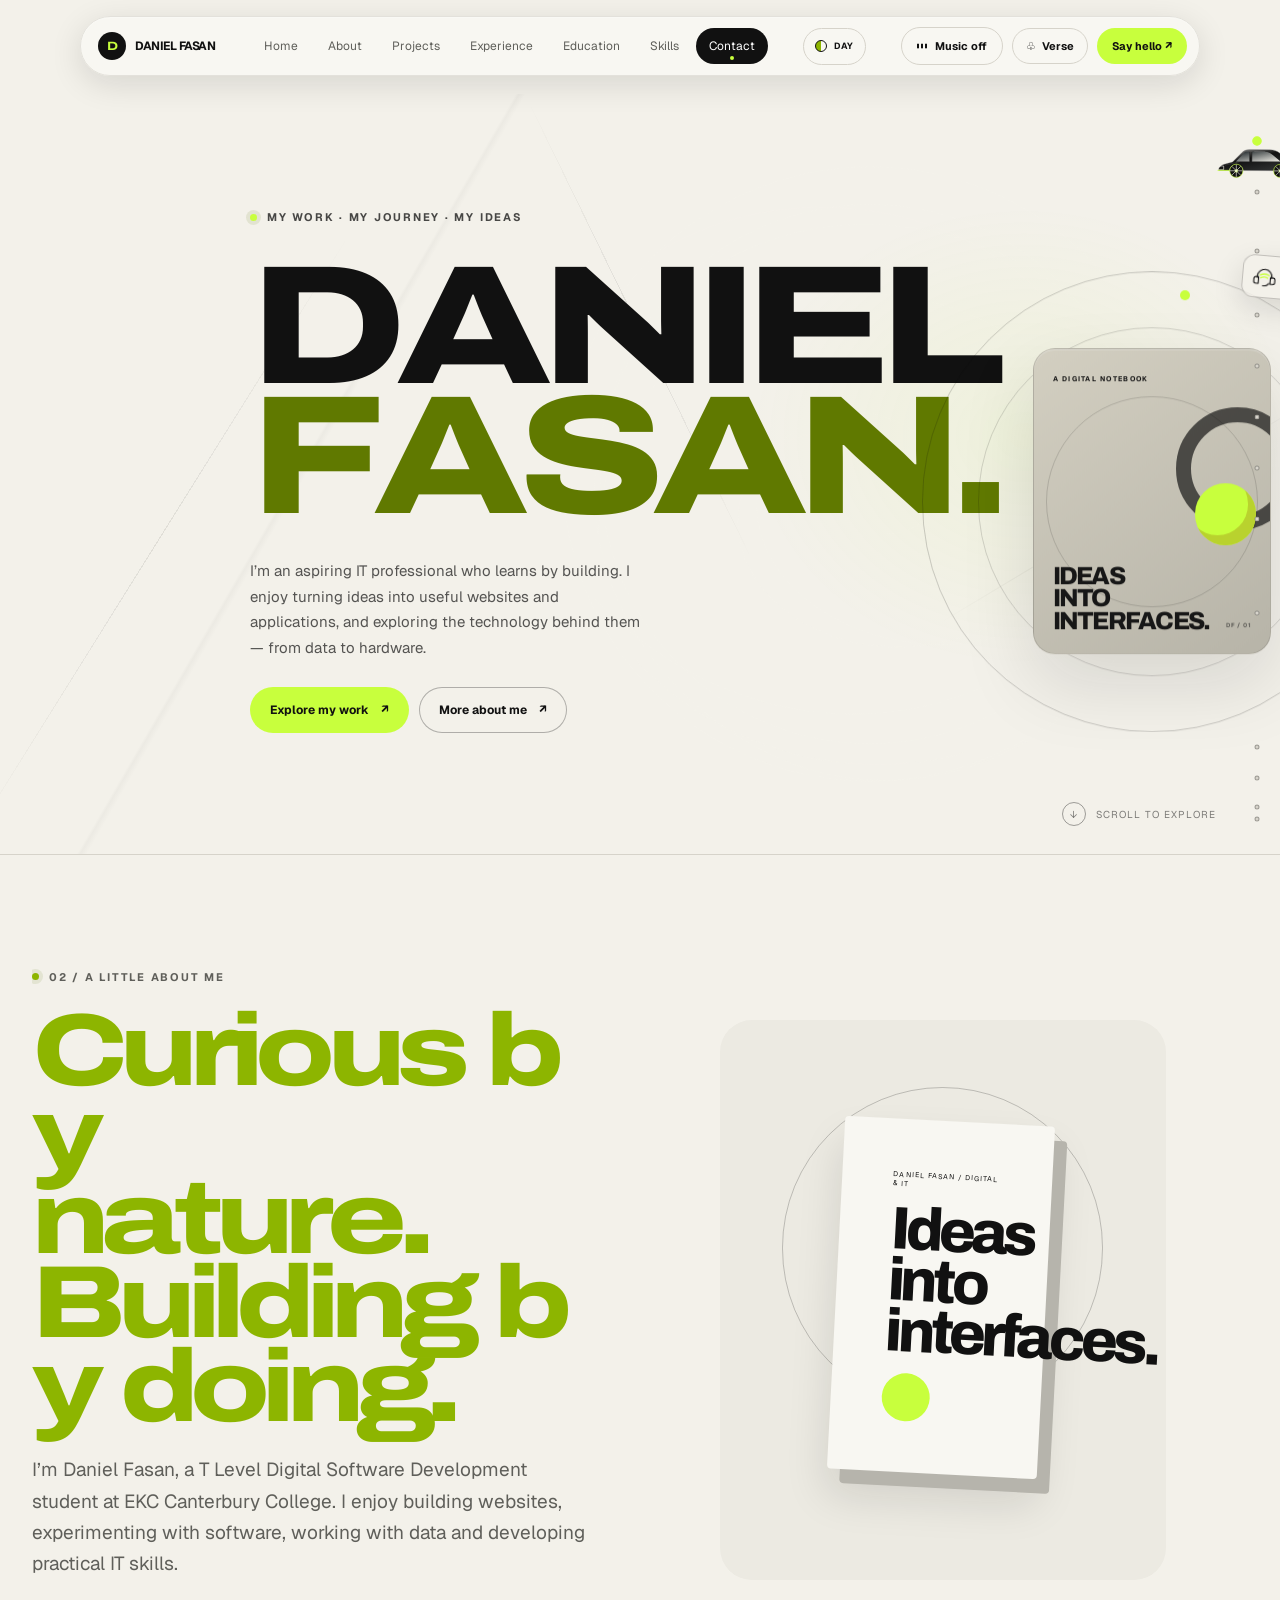
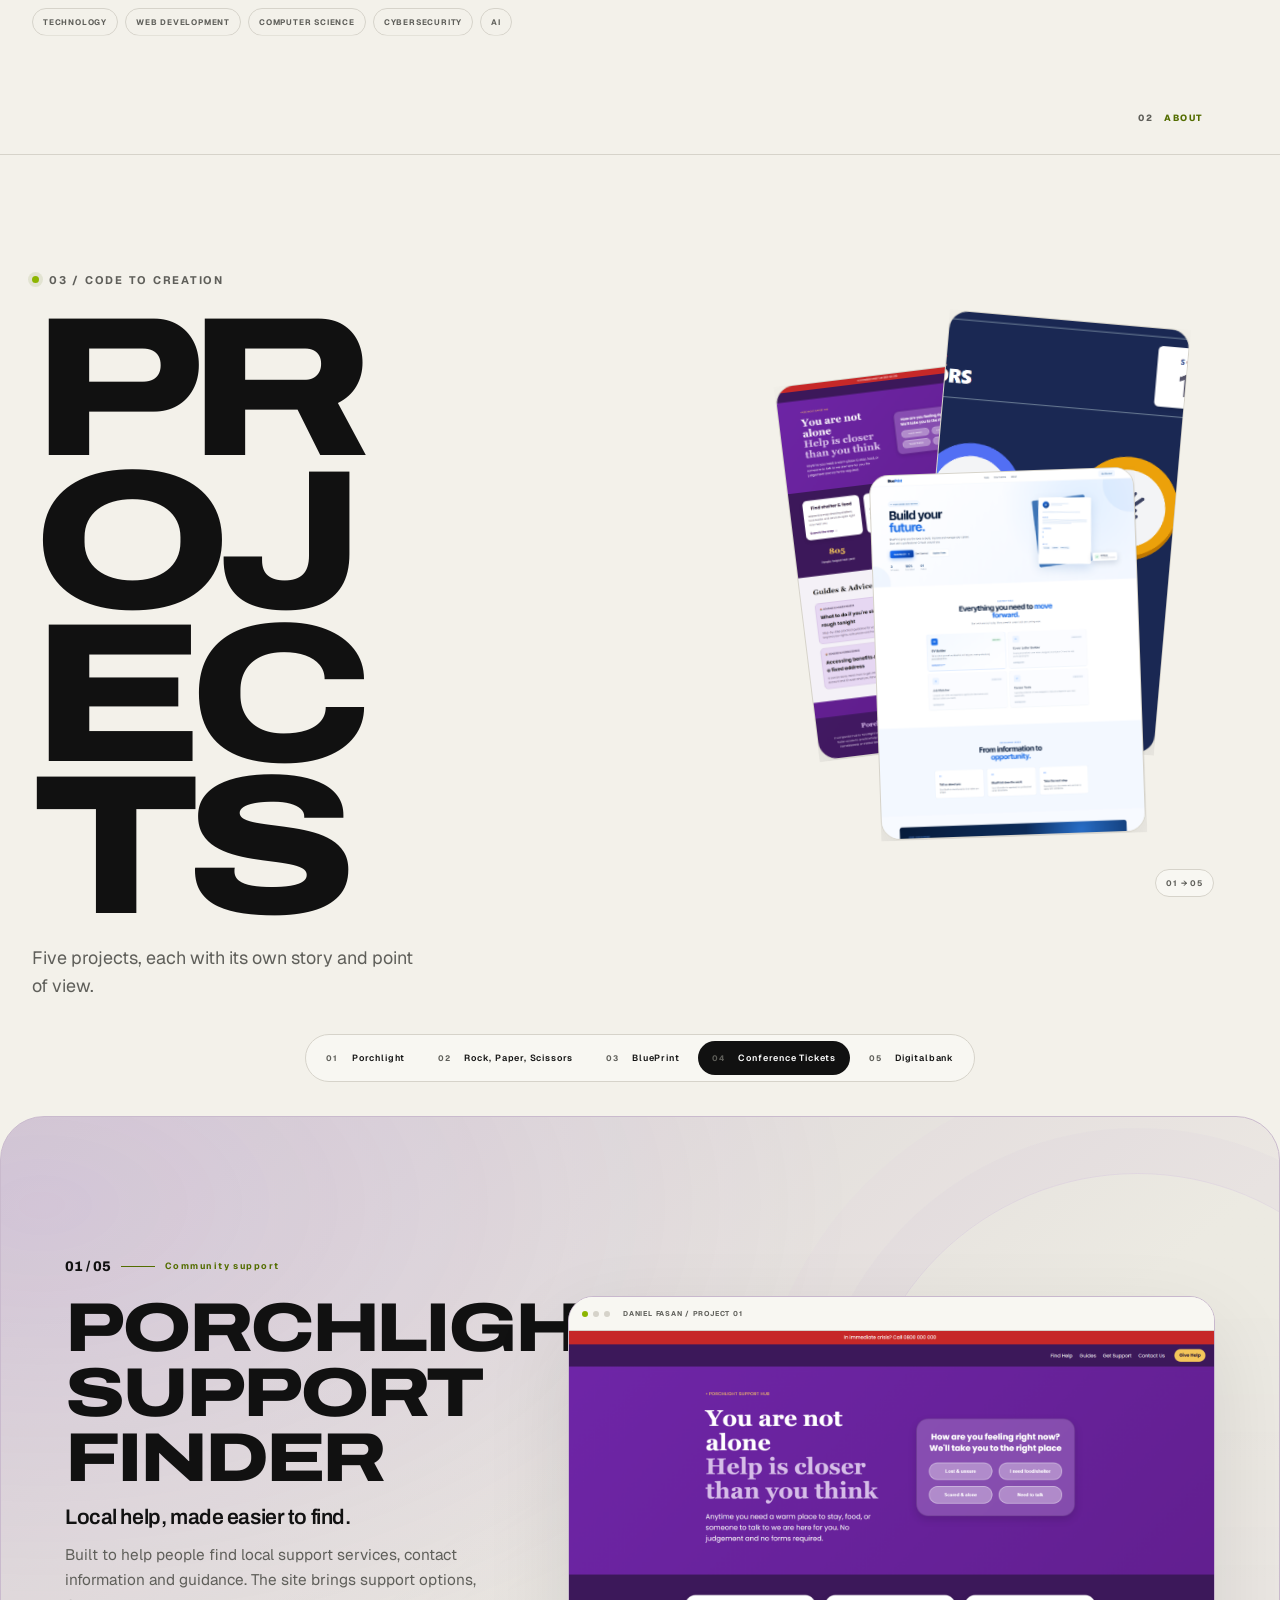
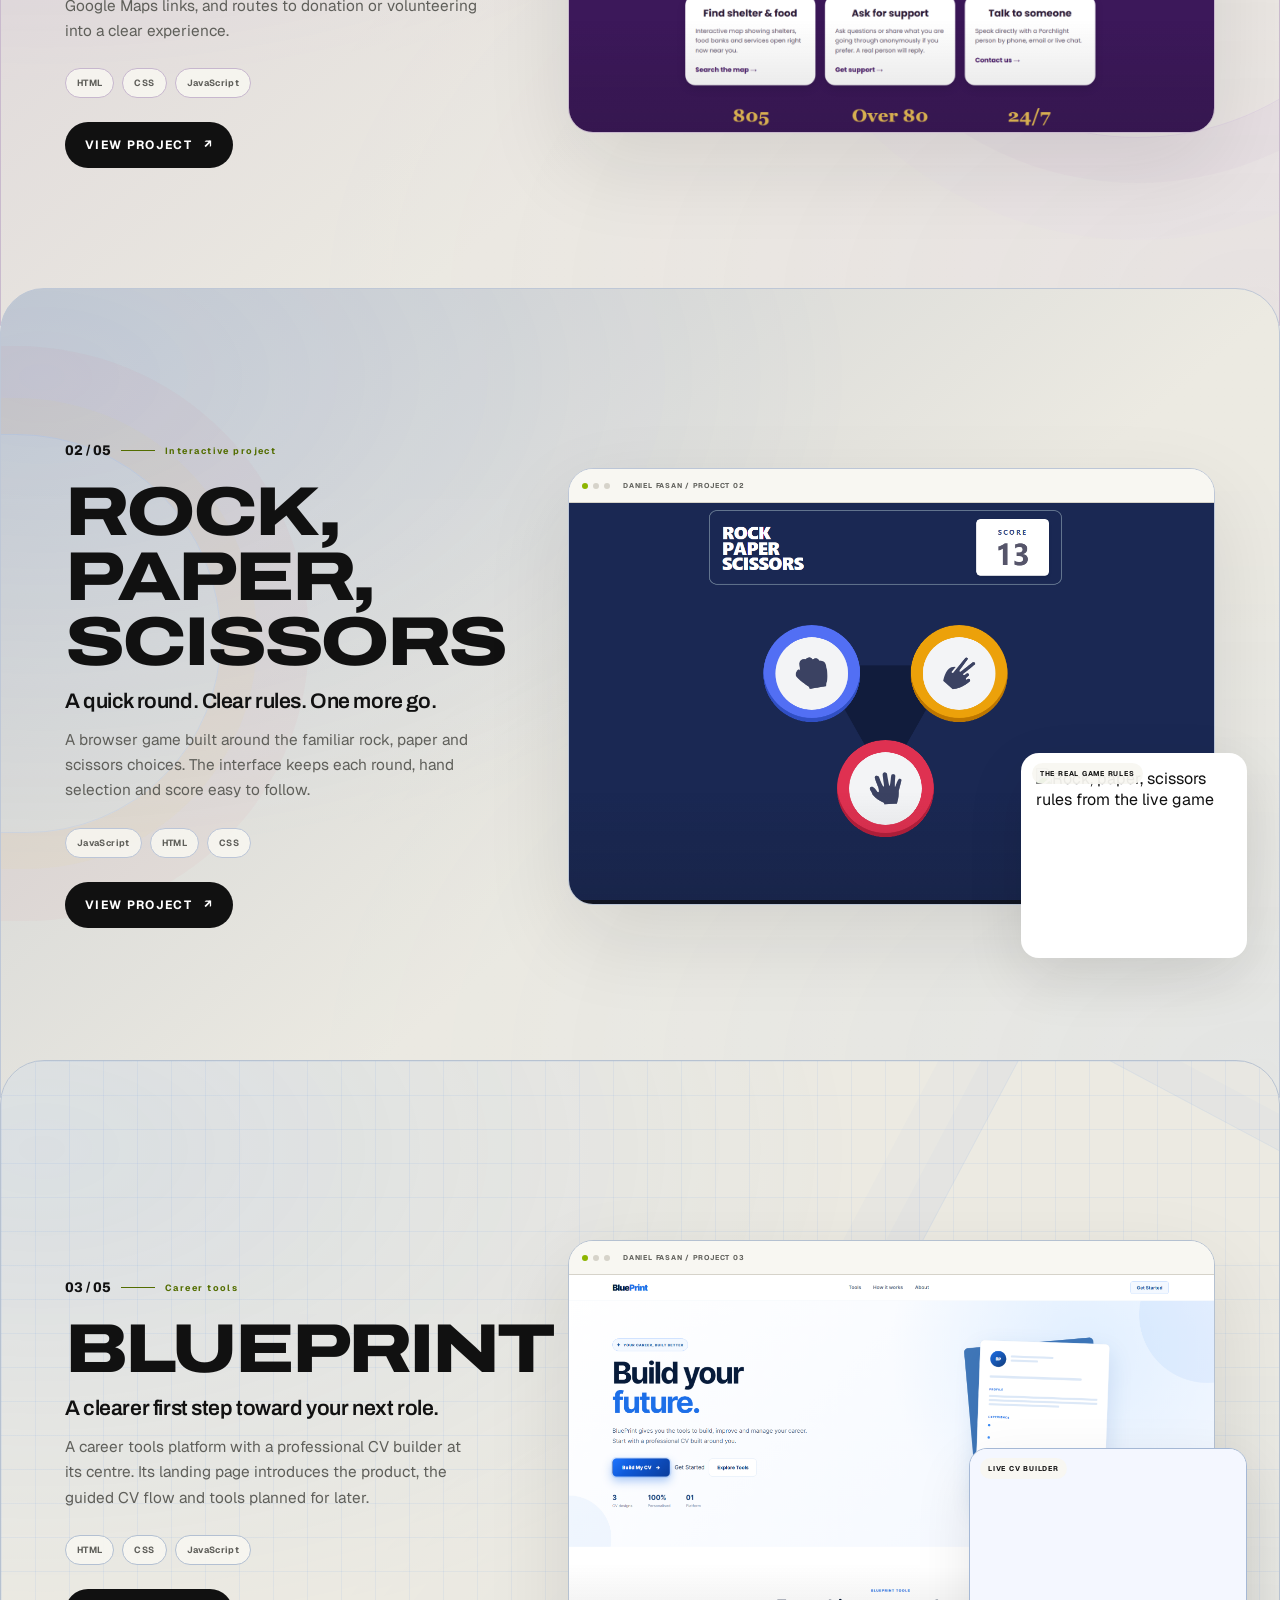
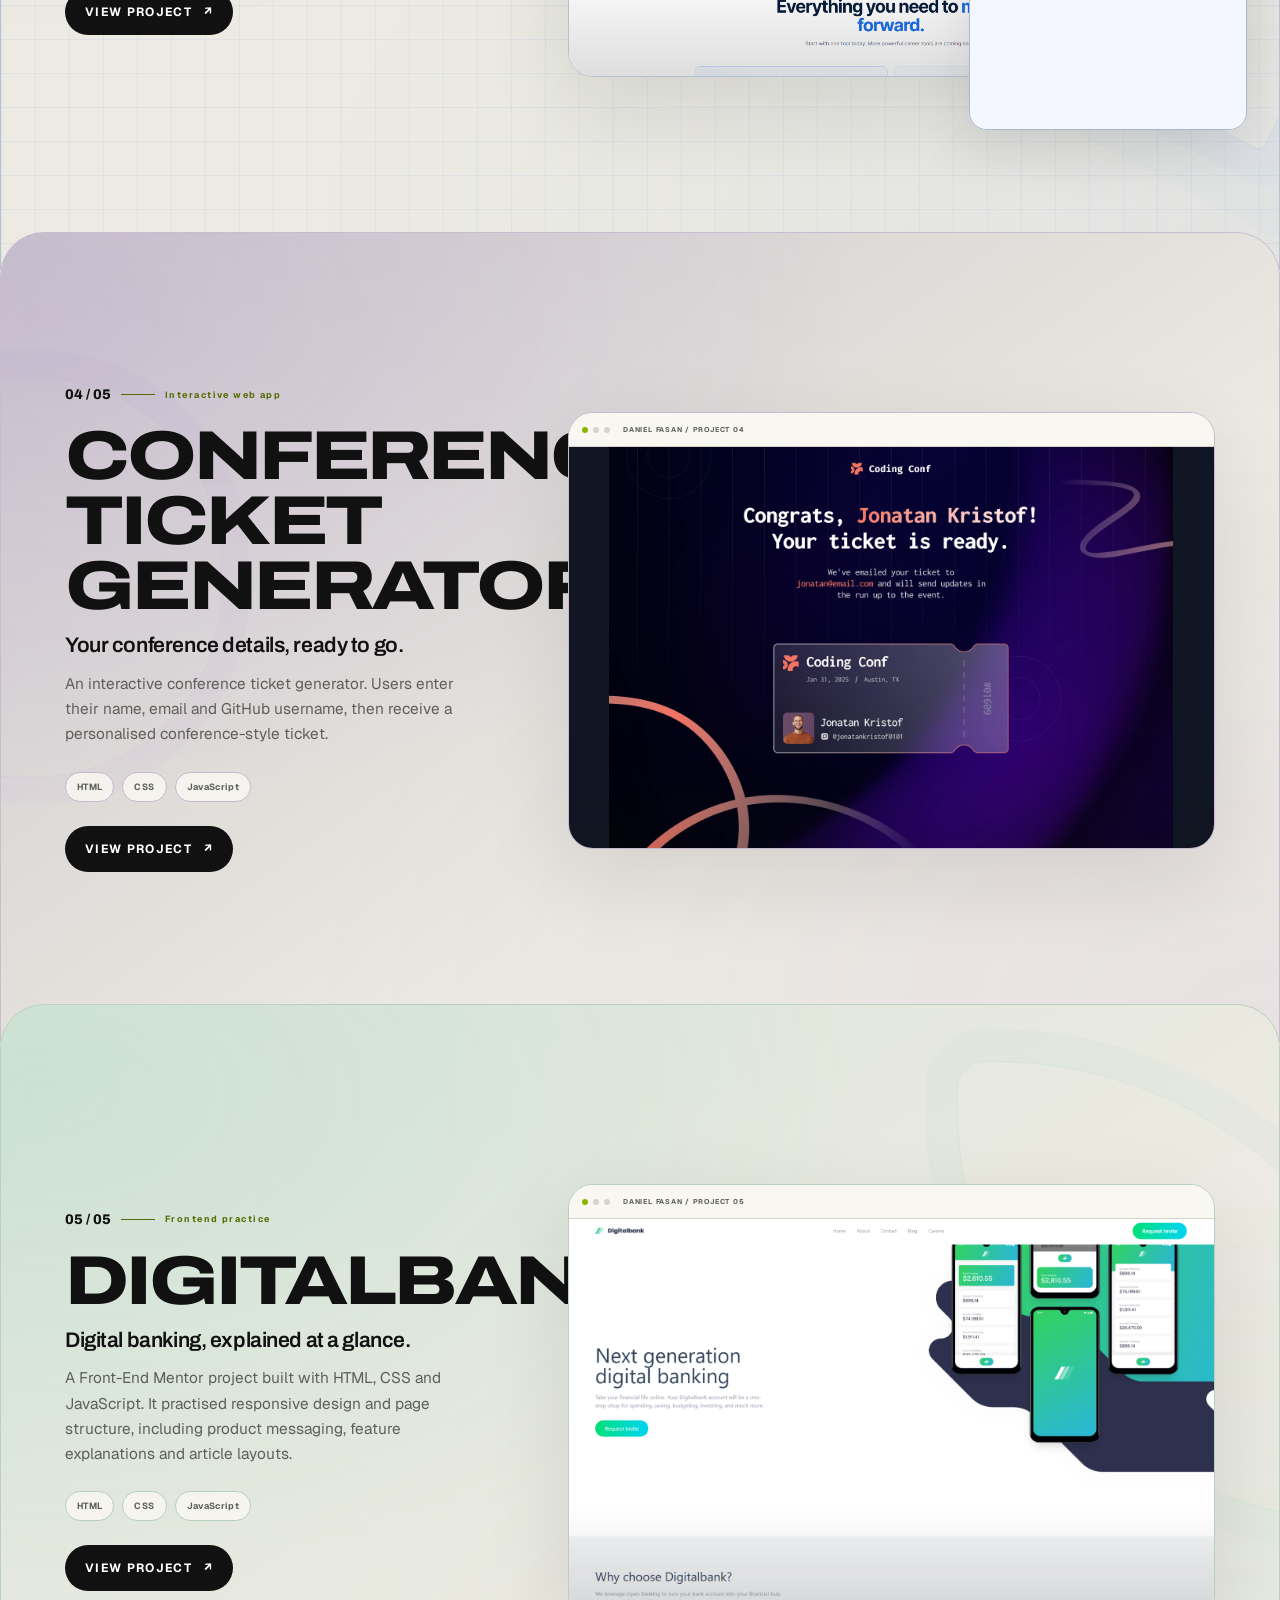
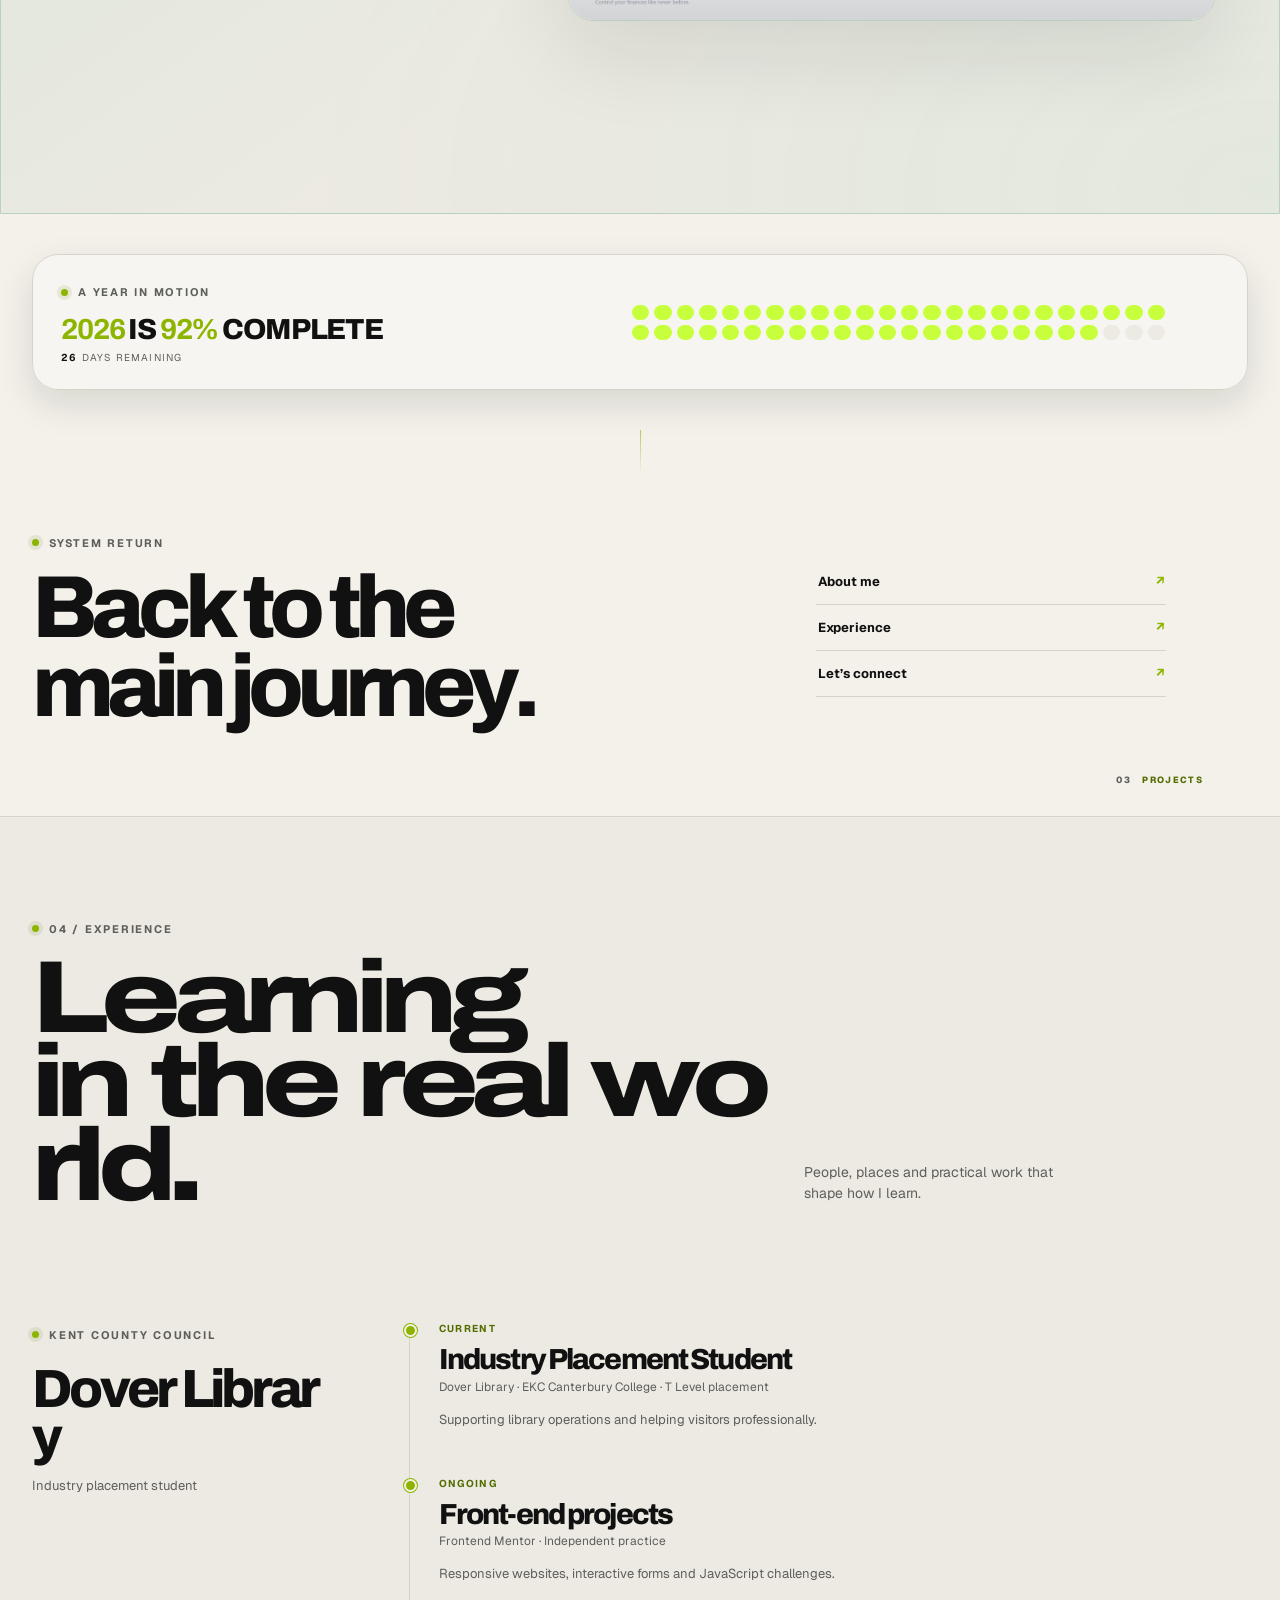
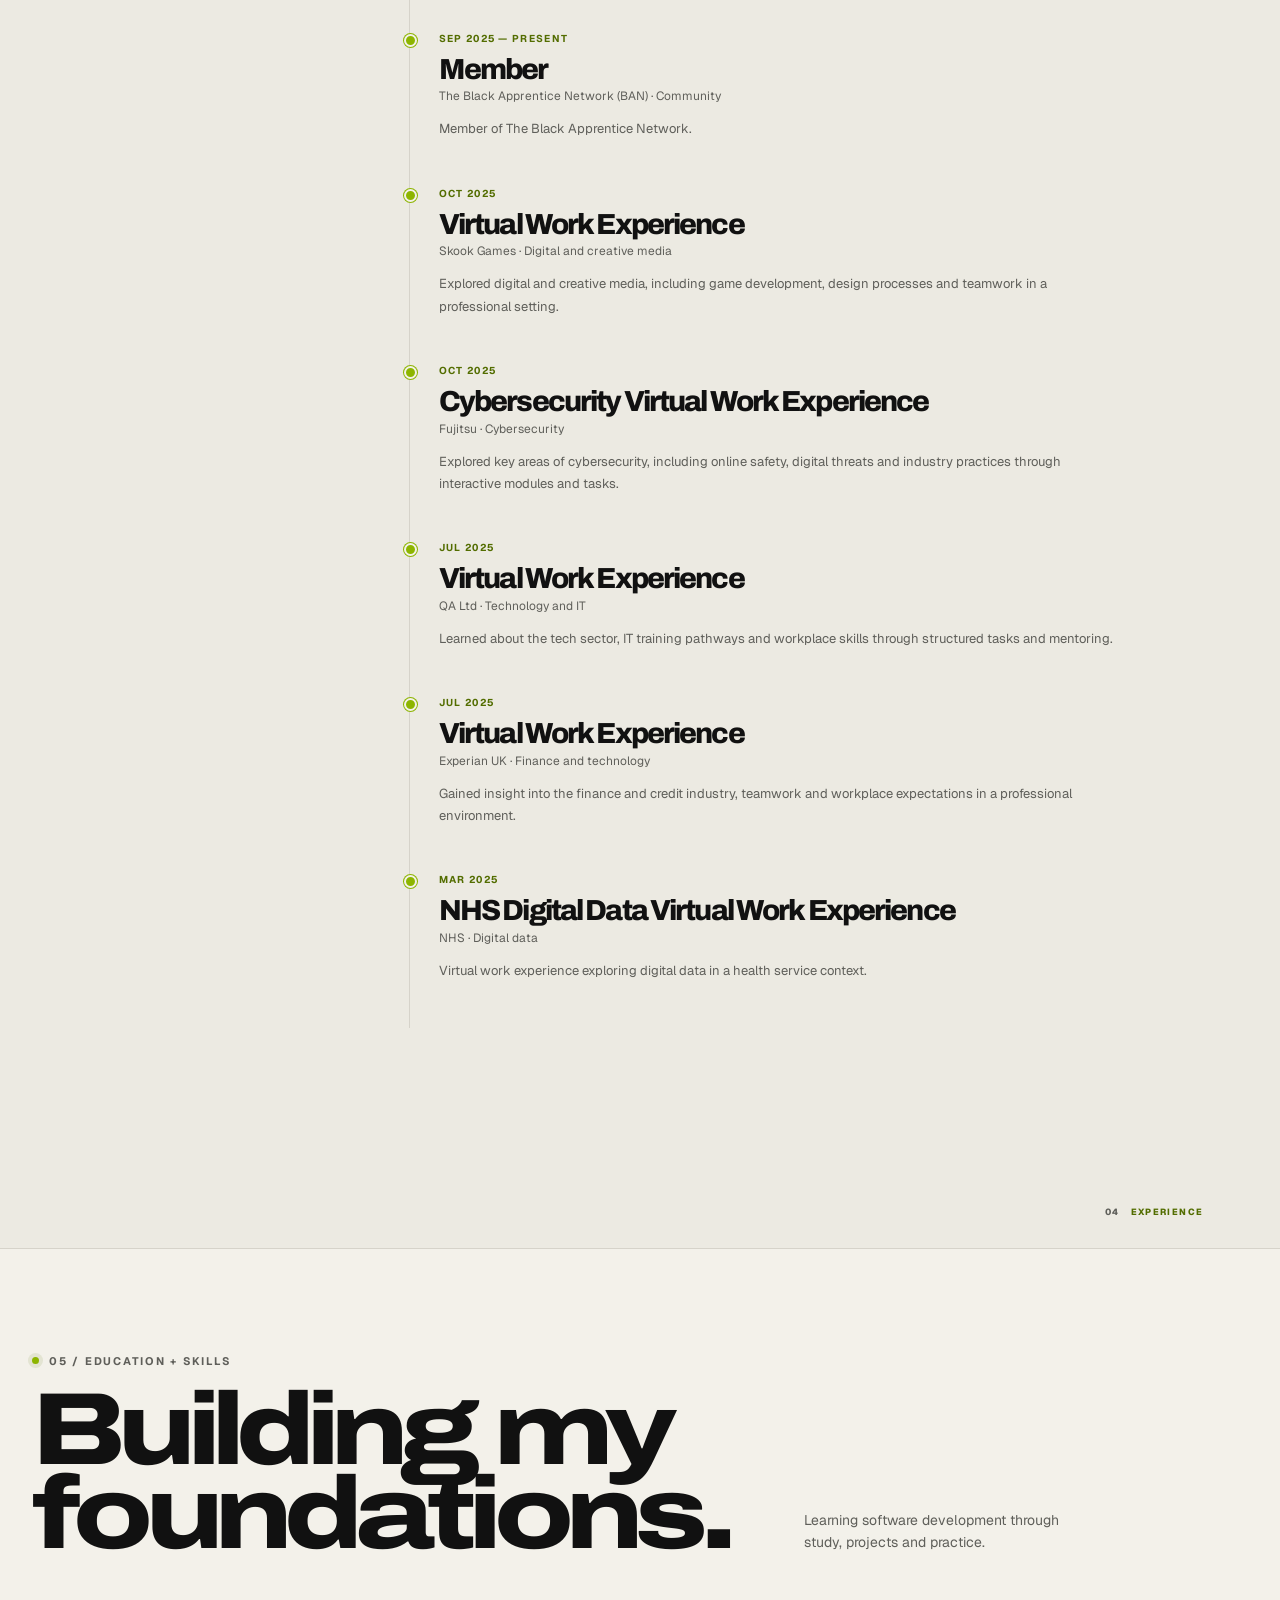
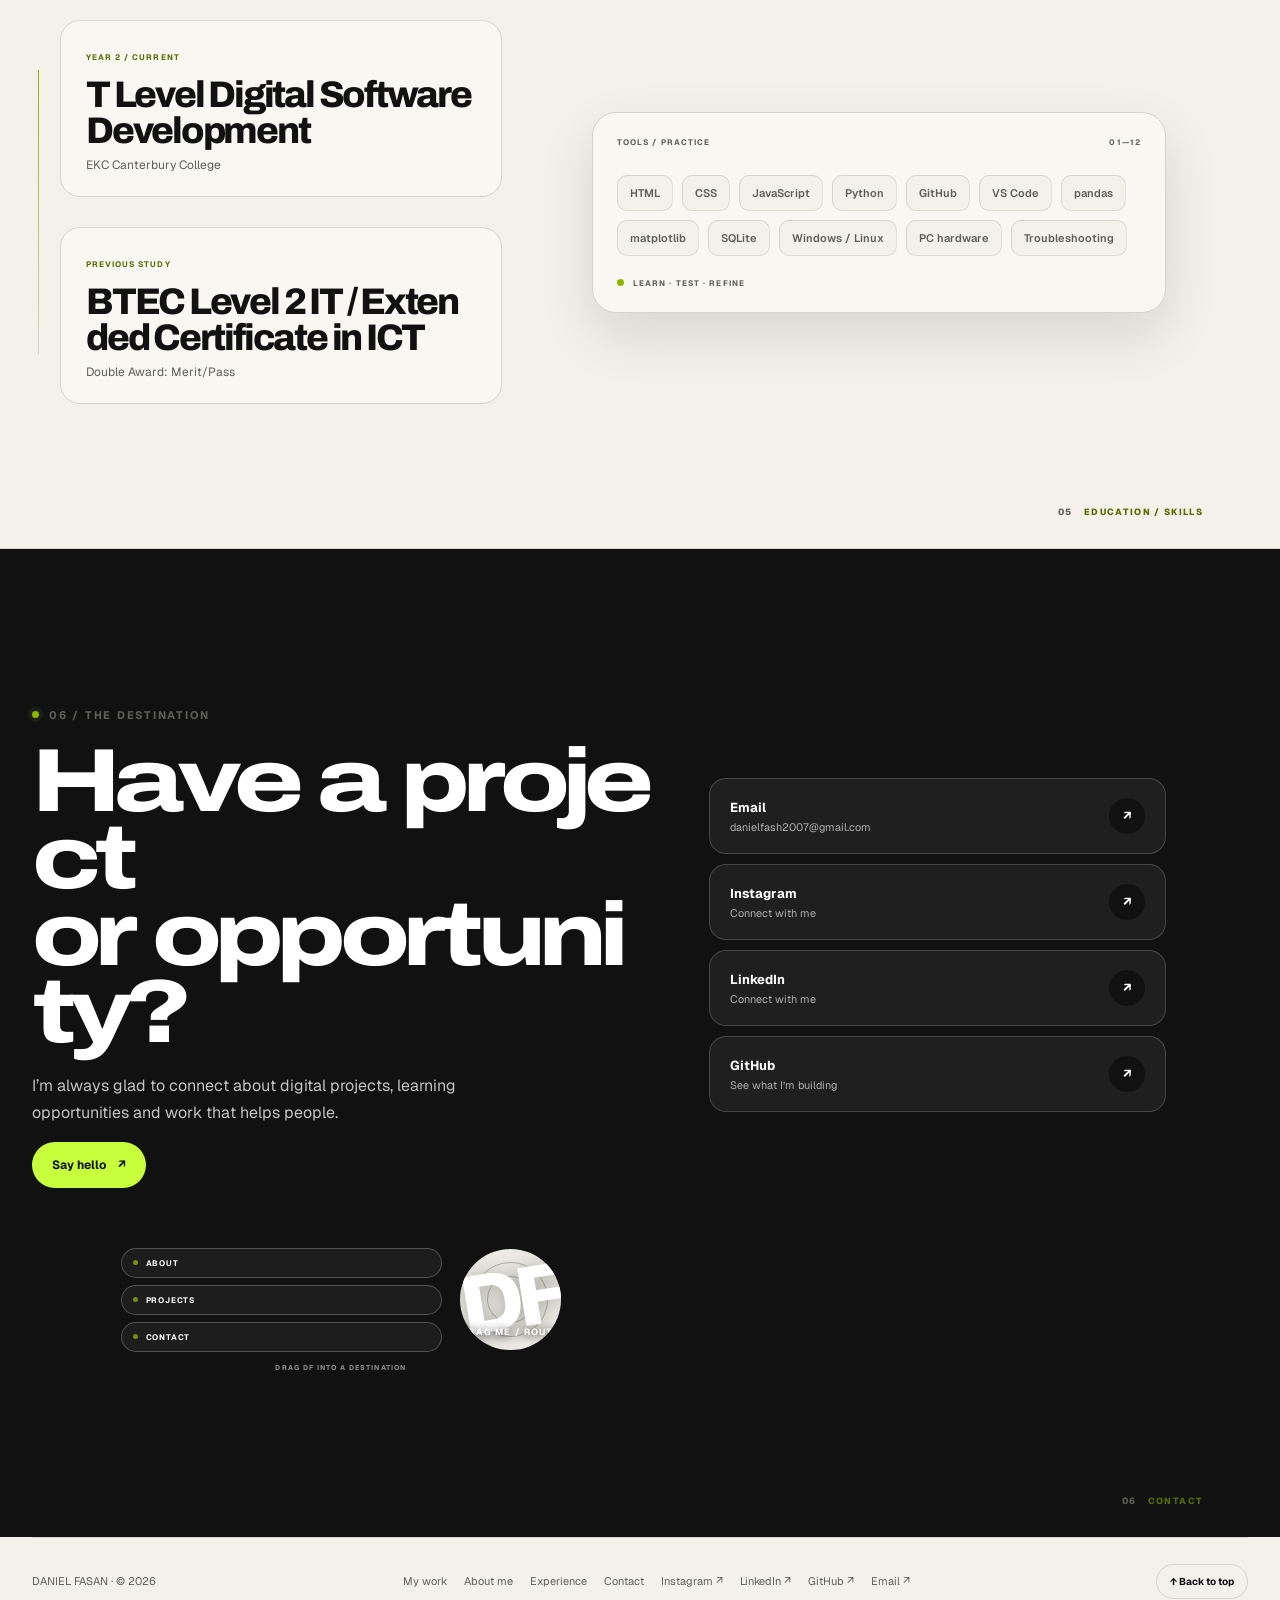
==== commit 5231ed6f: "Enhance portfolio intro and project navigation - Updated car-scrollbar.js to include a new "SKILLS" " ====
--- a/index.html
+++ b/index.html
@@ -10,10 +10,10 @@
           localStorage.getItem("portfolio-theme") || "day";
         if (
           !matchMedia("(prefers-reduced-motion: reduce)").matches &&
-          !sessionStorage.getItem("df-identity-opening-seen")
+          (new URLSearchParams(location.search).get("intro") === "1" ||
+            !sessionStorage.getItem("df-identity-opening-seen"))
         ) {
           document.documentElement.dataset.showIntro = "true";
-          sessionStorage.setItem("df-identity-opening-seen", "1");
         }
       } catch {
         document.documentElement.dataset.theme = "day";
@@ -35,7 +35,15 @@
     <script src="./car-scrollbar.js" defer></script>
   </head>
   <body>
-    <div class="identity-opening" aria-hidden="true"><span class="identity-initials">DF</span><span class="identity-name"><b>DANIEL</b><i>FASAN.</i></span></div>
+    <div class="identity-opening" role="presentation" aria-hidden="true">
+      <p class="intro-caption">PORTFOLIO / 2026</p>
+      <div class="intro-road" aria-hidden="true"><i></i></div>
+      <div class="intro-car" aria-hidden="true"><div class="intro-car-bounce"></div></div>
+      <h1 class="intro-name" aria-hidden="true"><span style="--letter-index:0"><i>D</i></span><span style="--letter-index:1"><i>A</i></span><span style="--letter-index:2"><i>N</i></span><span style="--letter-index:3"><i>I</i></span><span style="--letter-index:4"><i>E</i></span><span style="--letter-index:5"><i>L</i></span><span class="intro-space" style="--letter-index:6"><i>&nbsp;</i></span><span style="--letter-index:7"><i>F</i></span><span style="--letter-index:8"><i>A</i></span><span style="--letter-index:9"><i>S</i></span><span style="--letter-index:10"><i>A</i></span><span style="--letter-index:11"><i>N</i></span><span class="intro-accent" style="--letter-index:12"><i>.</i></span></h1>
+      <p class="intro-subtitle">Front-end developer / Building useful, playful digital experiences.</p>
+      <p class="intro-counter" aria-hidden="true"><span>000</span><i>%</i></p>
+      <button class="intro-skip" type="button">Skip intro</button>
+    </div>
     <header id="site-header"></header>
     <main id="scene"></main>
     <footer id="site-footer"></footer>
--- a/styles.css
+++ b/styles.css
@@ -1,6 +1,6 @@
-:root{--paper:#f6f4ef;--ink:#171918;--muted:#727570;--line:rgba(23,25,24,.14);--acid:#d8fb6e;--olive:#6f8525;--violet:#7029a0;--blue:#2474e7;--teal:#19c999;--radius:28px;--page:1240px;font-family:Geist,Inter,Arial,sans-serif;color:var(--ink);background:var(--paper);font-synthesis:none;font-optical-sizing:auto}*{box-sizing:border-box}html{scroll-behavior:smooth}body{margin:0;min-width:320px;background:var(--paper);overflow-x:hidden}body::selection{background:var(--acid);color:var(--ink)}button,a{-webkit-tap-highlight-color:transparent}a{color:inherit;text-decoration:none}button{font:inherit}.wordmark,.display,.project-name{font-family:Archivo,Arial,sans-serif;font-stretch:125%;font-weight:800;letter-spacing:-.075em}.shell{width:min(var(--page),calc(100% - 64px));margin-inline:auto}.micro{font-size:11px;text-transform:uppercase;letter-spacing:.15em;font-weight:700}.eyebrow{display:inline-flex;align-items:center;gap:10px;font-size:11px;text-transform:uppercase;letter-spacing:.16em;font-weight:700;color:var(--muted)}.eyebrow::before{content:"";height:7px;width:7px;background:var(--olive);border-radius:50%;box-shadow:0 0 0 4px rgba(111,133,37,.12)}.topbar{position:fixed;z-index:50;top:16px;left:50%;transform:translateX(-50%);width:min(930px,calc(100% - 36px));display:flex;align-items:center;justify-content:space-between;gap:20px;padding:10px 12px 10px 17px;border:1px solid rgba(255,255,255,.58);border-radius:999px;background:rgba(250,249,245,.76);backdrop-filter:blur(20px) saturate(1.4);box-shadow:0 8px 32px rgba(23,25,24,.08),inset 0 1px rgba(255,255,255,.8)}.brand{display:flex;align-items:center;gap:9px;font-size:12px;letter-spacing:-.04em;font-weight:700}.brand-dot{display:grid;place-items:center;width:28px;height:28px;border-radius:50%;background:var(--ink);color:var(--acid);font-family:Archivo,Arial,sans-serif;font-size:12px;font-stretch:125%;transition:width .42s cubic-bezier(.2,.8,.2,1),border-radius .42s,transform .42s}.brand:hover .brand-dot{width:44px;border-radius:15px;transform:rotate(-9deg)}.nav-links{display:flex;align-items:center;gap:4px}.nav-link{position:relative;padding:10px 13px;border-radius:999px;color:#555b55;font-size:12px;transition:background .28s,color .28s,transform .28s}.nav-link:hover{background:white;color:var(--ink);transform:translateY(-2px)}.nav-link[aria-current=page]{background:var(--ink);color:white}.nav-link[aria-current=page]::after{content:"";position:absolute;width:4px;height:4px;bottom:4px;left:50%;transform:translateX(-50%);border-radius:50%;background:var(--acid)}.nav-end{display:flex;align-items:center;gap:9px}.sound-toggle,.nav-cta{border:0;border-radius:999px;padding:11px 15px;font-size:11px;font-weight:700;cursor:pointer}.sound-toggle{background:rgba(255,255,255,.7);border:1px solid var(--line);display:flex;gap:8px;align-items:center}.sound-toggle .eq{display:flex;align-items:center;gap:2px;height:12px}.eq i{display:block;width:2px;height:5px;background:currentColor;border-radius:2px}.sound-toggle[aria-pressed=true] .eq i:nth-child(1){animation:eq .55s ease-in-out infinite alternate}.sound-toggle[aria-pressed=true] .eq i:nth-child(2){animation:eq .4s ease-in-out infinite alternate-reverse}.sound-toggle[aria-pressed=true] .eq i:nth-child(3){animation:eq .7s ease-in-out infinite alternate}@keyframes eq{to{height:12px}}.nav-cta{background:var(--acid);transition:transform .25s,box-shadow .25s}.nav-cta:hover{transform:translateY(-2px) scale(1.02);box-shadow:0 6px 0 rgba(23,25,24,.13)}.menu-toggle{display:none;background:var(--ink);color:white;border:0;border-radius:50%;width:38px;height:38px}#scene{padding-top:94px;min-height:calc(100vh - 130px)}.page-intro{padding:clamp(50px,9vw,132px) 0 38px}.page-intro h1{font-size:clamp(58px,10vw,144px);line-height:.84;margin:19px 0 28px;max-width:1000px}.page-intro p{font-size:clamp(16px,2vw,21px);line-height:1.55;color:#696e68;max-width:570px}.footer{padding:26px 0 34px;border-top:1px solid var(--line);display:flex;align-items:center;justify-content:space-between;gap:18px;font-size:11px;color:var(--muted)}.footer-links{display:flex;gap:17px}.footer a:hover{color:var(--ink)}
+:root{--paper:#f6f4ef;--ink:#171918;--muted:#727570;--line:rgba(23,25,24,.14);--acid:#d8fb6e;--olive:#6f8525;--violet:#7029a0;--blue:#2474e7;--teal:#19c999;--radius:28px;--page:1240px;font-family:Geist,Inter,Arial,sans-serif;color:var(--ink);background:var(--paper);font-synthesis:none;font-optical-sizing:auto}*{box-sizing:border-box}body{margin:0;min-width:320px;background:var(--paper);overflow-x:hidden}body::selection{background:var(--acid);color:var(--ink)}button,a{-webkit-tap-highlight-color:transparent}a{color:inherit;text-decoration:none}button{font:inherit}.wordmark,.display,.project-name{font-family:Archivo,Arial,sans-serif;font-stretch:125%;font-weight:800;letter-spacing:-.075em}.shell{width:min(var(--page),calc(100% - 64px));margin-inline:auto}.micro{font-size:11px;text-transform:uppercase;letter-spacing:.15em;font-weight:700}.eyebrow{display:inline-flex;align-items:center;gap:10px;font-size:11px;text-transform:uppercase;letter-spacing:.16em;font-weight:700;color:var(--muted)}.eyebrow::before{content:"";height:7px;width:7px;background:var(--olive);border-radius:50%;box-shadow:0 0 0 4px rgba(111,133,37,.12)}.topbar{position:fixed;z-index:50;top:16px;left:50%;transform:translateX(-50%);width:min(930px,calc(100% - 36px));display:flex;align-items:center;justify-content:space-between;gap:20px;padding:10px 12px 10px 17px;border:1px solid rgba(255,255,255,.58);border-radius:999px;background:rgba(250,249,245,.96);box-shadow:0 8px 32px rgba(23,25,24,.08),inset 0 1px rgba(255,255,255,.8)}.brand{display:flex;align-items:center;gap:9px;font-size:12px;letter-spacing:-.04em;font-weight:700}.brand-dot{display:grid;place-items:center;width:28px;height:28px;border-radius:50%;background:var(--ink);color:var(--acid);font-family:Archivo,Arial,sans-serif;font-size:12px;font-stretch:125%;transition:width .42s cubic-bezier(.2,.8,.2,1),border-radius .42s,transform .42s}.brand:hover .brand-dot{width:44px;border-radius:15px;transform:rotate(-9deg)}.nav-links{display:flex;align-items:center;gap:4px}.nav-link{position:relative;padding:10px 13px;border-radius:999px;color:#555b55;font-size:12px;transition:background .28s,color .28s,transform .28s}.nav-link:hover{background:white;color:var(--ink);transform:translateY(-2px)}.nav-link[aria-current=page]{background:var(--ink);color:white}.nav-link[aria-current=page]::after{content:"";position:absolute;width:4px;height:4px;bottom:4px;left:50%;transform:translateX(-50%);border-radius:50%;background:var(--acid)}.nav-end{display:flex;align-items:center;gap:9px}.sound-toggle,.nav-cta{border:0;border-radius:999px;padding:11px 15px;font-size:11px;font-weight:700;cursor:pointer}.sound-toggle{background:rgba(255,255,255,.7);border:1px solid var(--line);display:flex;gap:8px;align-items:center}.sound-toggle .eq{display:flex;align-items:center;gap:2px;height:12px}.eq i{display:block;width:2px;height:12px;transform:scaleY(.42);background:currentColor;border-radius:2px}.sound-toggle[aria-pressed=true] .eq i:nth-child(1){animation:eq .55s ease-in-out infinite alternate}.sound-toggle[aria-pressed=true] .eq i:nth-child(2){animation:eq .4s ease-in-out infinite alternate-reverse}.sound-toggle[aria-pressed=true] .eq i:nth-child(3){animation:eq .7s ease-in-out infinite alternate}@keyframes eq{to{transform:scaleY(1)}}.nav-cta{background:var(--acid);transition:transform .25s,box-shadow .25s}.nav-cta:hover{transform:translateY(-2px) scale(1.02);box-shadow:0 6px 0 rgba(23,25,24,.13)}.menu-toggle{display:none;background:var(--ink);color:white;border:0;border-radius:50%;width:38px;height:38px}#scene{padding-top:94px;min-height:calc(100vh - 130px)}.page-intro{padding:clamp(50px,9vw,132px) 0 38px}.page-intro h1{font-size:clamp(58px,10vw,144px);line-height:.84;margin:19px 0 28px;max-width:1000px}.page-intro p{font-size:clamp(16px,2vw,21px);line-height:1.55;color:#696e68;max-width:570px}.footer{padding:26px 0 34px;border-top:1px solid var(--line);display:flex;align-items:center;justify-content:space-between;gap:18px;font-size:11px;color:var(--muted)}.footer-links{display:flex;gap:17px}.footer a:hover{color:var(--ink)}
 /* Home scene */
-.home-hero{min-height:min(760px,calc(100svh - 110px));display:flex;align-items:center;position:relative;overflow:hidden;padding:80px max(7vw,calc((100vw - var(--page))/2)) 90px;background:var(--ink);color:white}.home-hero::before{content:"";position:absolute;inset:0;background:radial-gradient(ellipse at 87% 64%,rgba(216,251,110,.13),transparent 32%),linear-gradient(120deg,transparent 30%,rgba(255,255,255,.025) 30.2%,transparent 30.6%);pointer-events:none}.hero-copy{position:relative;z-index:3;max-width:780px}.hero-copy .eyebrow{color:#c6cbc5}.hero-copy .eyebrow::before{background:var(--acid)}.hero-title{font-size:clamp(74px,13.2vw,184px);line-height:.77;margin:36px 0;max-width:850px;transform-origin:left center;animation:title-settle .88s cubic-bezier(.2,.85,.18,1) both}.hero-title .line{display:block;overflow:hidden}.hero-title .line span{display:inline-block;animation:rise .8s cubic-bezier(.16,1,.3,1) both}.hero-title .line:nth-child(2) span{animation-delay:.08s}.hero-title .accent{color:var(--acid)}@keyframes rise{from{transform:translateY(115%) scaleX(.86)}to{transform:translateY(0) scaleX(1)}}@keyframes title-settle{0%{letter-spacing:-.12em}100%{letter-spacing:-.075em}}.hero-subrow{display:flex;align-items:flex-end;gap:40px;max-width:870px}.hero-subrow p{max-width:400px;margin:0;color:rgba(255,255,255,.67);font-size:15px;line-height:1.7}.hero-actions{display:flex;gap:10px;margin-top:27px}.button{display:inline-flex;align-items:center;gap:12px;border-radius:999px;padding:14px 19px;font-size:12px;font-weight:700;border:1px solid transparent;cursor:pointer;transition:transform .25s cubic-bezier(.2,.8,.2,1),box-shadow .25s,background .25s}.button:hover{transform:translateY(-3px)}.button-light{background:var(--acid);color:var(--ink)}.button-outline{border-color:rgba(255,255,255,.27);color:white;background:rgba(255,255,255,.04)}.button-dark{background:var(--ink);color:white}.button-paper{background:white;color:var(--ink);border-color:var(--line)}.hero-orbit{position:absolute;right:4vw;top:50%;width:min(42vw,520px);aspect-ratio:1;transform:translateY(-44%);border:1px solid rgba(255,255,255,.15);border-radius:50%;display:grid;place-items:center;animation:orbit 28s linear infinite}.hero-orbit::before,.hero-orbit::after{content:"";position:absolute;border:1px solid rgba(255,255,255,.14);border-radius:50%;inset:12%}.hero-orbit::after{inset:27%}.orbit-mark{position:absolute;top:4%;left:56%;width:10px;height:10px;border-radius:50%;background:var(--acid);box-shadow:0 0 0 10px rgba(216,251,110,.1)}.orbit-card{position:relative;width:52%;aspect-ratio:.78;border-radius:24px;background:linear-gradient(145deg,#dfd9cc,#9f9c8d);transform:rotate(8deg);box-shadow:0 36px 90px rgba(0,0,0,.35);padding:18px;color:var(--ink);overflow:hidden;animation:card-float 5s ease-in-out infinite}.orbit-card .tiny-top{font-size:8px;letter-spacing:.17em;font-weight:700;text-transform:uppercase}.orbit-card .tiny-head{position:absolute;left:18px;bottom:19px;font-family:Archivo,sans-serif;font-weight:800;font-size:24px;line-height:.92;letter-spacing:-.06em}.orbit-card .tiny-ring{position:absolute;right:-35px;top:20%;width:145px;height:145px;border:16px solid rgba(255,255,255,.64);border-radius:50%}.orbit-card .tiny-core{position:absolute;right:4px;top:44%;width:72px;height:72px;border-radius:50%;background:#ffde75;box-shadow:inset -9px -11px #dda748}.hero-hint{position:absolute;right:max(5vw,calc((100vw - var(--page))/2));bottom:28px;font-size:10px;letter-spacing:.1em;text-transform:uppercase;color:rgba(255,255,255,.46);display:flex;align-items:center;gap:10px}.hint-wheel{width:24px;height:24px;border-radius:50%;border:1px solid rgba(255,255,255,.35);display:grid;place-items:center;animation:hint-turn 2.5s ease-in-out infinite}@keyframes hint-turn{50%{transform:translateY(5px)}}@keyframes orbit{to{transform:translateY(-44%) rotate(360deg)}}@keyframes card-float{50%{transform:rotate(3deg) translateY(-10px)}}.home-featured{padding:94px 0 104px}.section-head{display:flex;justify-content:space-between;align-items:flex-end;gap:30px;margin-bottom:34px}.section-head h2{font-size:clamp(36px,6vw,72px);line-height:.94;letter-spacing:-.075em;margin:13px 0 0;font-family:Archivo,sans-serif;font-weight:800;font-stretch:125%}.section-head p{color:var(--muted);max-width:330px;line-height:1.6;margin:0}.featured-grid{display:grid;grid-template-columns:1.15fr .85fr;gap:14px}.featured-project{min-height:410px}.featured-project:first-child{grid-row:span 2}.feature-visual{height:100%;min-height:260px;border-radius:var(--radius);overflow:hidden;position:relative;cursor:pointer;transform:translateZ(0);transition:transform .5s cubic-bezier(.2,.8,.2,1)}.feature-visual:hover{transform:scale(.985)}.feature-visual .preview{position:absolute;inset:0;transform:scale(1.015);transition:transform .6s cubic-bezier(.2,.8,.2,1)}.feature-visual:hover .preview{transform:scale(1.055)}.feature-meta{position:absolute;z-index:3;left:19px;right:19px;bottom:17px;display:flex;align-items:flex-end;justify-content:space-between;color:white;text-shadow:0 2px 14px rgba(0,0,0,.3)}.feature-meta strong{font-family:Archivo,sans-serif;font-size:clamp(22px,3vw,36px);letter-spacing:-.06em}.feature-meta span{font-size:11px}.feature-open{width:43px;height:43px;display:grid;place-items:center;border-radius:50%;background:rgba(255,255,255,.77);backdrop-filter:blur(10px);color:var(--ink);font-size:18px;transition:transform .3s}.feature-visual:hover .feature-open{transform:rotate(45deg)}.home-band{background:#e7e4dc;padding:82px 0}.band-grid{display:grid;grid-template-columns:1fr 1fr;gap:50px;align-items:center}.band-grid h2{font-family:Archivo,sans-serif;font-size:clamp(42px,7vw,88px);line-height:.9;letter-spacing:-.075em;margin:0}.band-grid p{max-width:470px;line-height:1.75;color:#626660}.stat-row{display:flex;gap:12px;margin-top:25px}.stat-chip{border:1px solid var(--line);border-radius:16px;padding:11px 15px;background:rgba(255,255,255,.35);font-size:11px}.stat-chip b{display:block;font-size:19px;margin-bottom:4px}
+.home-hero{min-height:min(760px,calc(100svh - 110px));display:flex;align-items:center;position:relative;overflow:hidden;padding:80px max(7vw,calc((100vw - var(--page))/2)) 90px;background:var(--ink);color:white}.home-hero::before{content:"";position:absolute;inset:0;background:radial-gradient(ellipse at 87% 64%,rgba(216,251,110,.13),transparent 32%),linear-gradient(120deg,transparent 30%,rgba(255,255,255,.025) 30.2%,transparent 30.6%);pointer-events:none}.hero-copy{position:relative;z-index:3;max-width:780px}.hero-copy .eyebrow{color:#c6cbc5}.hero-copy .eyebrow::before{background:var(--acid)}.hero-title{font-size:clamp(74px,13.2vw,184px);line-height:.77;margin:36px 0;max-width:850px;transform-origin:left center;animation:title-settle .88s cubic-bezier(.2,.85,.18,1) both}.hero-title .line{display:block;overflow:hidden}.hero-title .line span{display:inline-block;animation:rise .8s cubic-bezier(.16,1,.3,1) both}.hero-title .line:nth-child(2) span{animation-delay:.08s}.hero-title .accent{color:var(--acid)}@keyframes rise{from{transform:translateY(115%) scaleX(.86)}to{transform:translateY(0) scaleX(1)}}@keyframes title-settle{0%{letter-spacing:-.12em}100%{letter-spacing:-.075em}}.hero-subrow{display:flex;align-items:flex-end;gap:40px;max-width:870px}.hero-subrow p{max-width:400px;margin:0;color:rgba(255,255,255,.67);font-size:15px;line-height:1.7}.hero-actions{display:flex;gap:10px;margin-top:27px}.button{display:inline-flex;align-items:center;gap:12px;border-radius:999px;padding:14px 19px;font-size:12px;font-weight:700;border:1px solid transparent;cursor:pointer;transition:transform .25s cubic-bezier(.2,.8,.2,1),box-shadow .25s,background .25s}.button:hover{transform:translateY(-3px)}.button-light{background:var(--acid);color:var(--ink)}.button-outline{border-color:rgba(255,255,255,.27);color:white;background:rgba(255,255,255,.04)}.button-dark{background:var(--ink);color:white}.button-paper{background:white;color:var(--ink);border-color:var(--line)}.hero-orbit{position:absolute;right:4vw;top:50%;width:min(42vw,520px);aspect-ratio:1;transform:translateY(-44%);border:1px solid rgba(255,255,255,.15);border-radius:50%;display:grid;place-items:center;animation:orbit 28s linear infinite}.hero-orbit::before,.hero-orbit::after{content:"";position:absolute;border:1px solid rgba(255,255,255,.14);border-radius:50%;inset:12%}.hero-orbit::after{inset:27%}.orbit-mark{position:absolute;top:4%;left:56%;width:10px;height:10px;border-radius:50%;background:var(--acid);box-shadow:0 0 0 10px rgba(216,251,110,.1)}.orbit-card{position:relative;width:52%;aspect-ratio:.78;border-radius:24px;background:linear-gradient(145deg,#dfd9cc,#9f9c8d);transform:rotate(8deg);box-shadow:0 36px 90px rgba(0,0,0,.35);padding:18px;color:var(--ink);overflow:hidden;animation:card-float 5s ease-in-out infinite}.orbit-card .tiny-top{font-size:8px;letter-spacing:.17em;font-weight:700;text-transform:uppercase}.orbit-card .tiny-head{position:absolute;left:18px;bottom:19px;font-family:Archivo,sans-serif;font-weight:800;font-size:24px;line-height:.92;letter-spacing:-.06em}.orbit-card .tiny-ring{position:absolute;right:-35px;top:20%;width:145px;height:145px;border:16px solid rgba(255,255,255,.64);border-radius:50%}.orbit-card .tiny-core{position:absolute;right:4px;top:44%;width:72px;height:72px;border-radius:50%;background:#ffde75;box-shadow:inset -9px -11px #dda748}.hero-hint{position:absolute;right:max(5vw,calc((100vw - var(--page))/2));bottom:28px;font-size:10px;letter-spacing:.1em;text-transform:uppercase;color:rgba(255,255,255,.46);display:flex;align-items:center;gap:10px}.hint-wheel{width:24px;height:24px;border-radius:50%;border:1px solid rgba(255,255,255,.35);display:grid;place-items:center;animation:hint-turn 2.5s ease-in-out infinite}@keyframes hint-turn{50%{transform:translateY(5px)}}@keyframes orbit{to{transform:translateY(-44%) rotate(360deg)}}@keyframes card-float{50%{transform:rotate(3deg) translateY(-10px)}}.home-featured{padding:94px 0 104px}.section-head{display:flex;justify-content:space-between;align-items:flex-end;gap:30px;margin-bottom:34px}.section-head h2{font-size:clamp(36px,6vw,72px);line-height:.94;letter-spacing:-.075em;margin:13px 0 0;font-family:Archivo,sans-serif;font-weight:800;font-stretch:125%}.section-head p{color:var(--muted);max-width:330px;line-height:1.6;margin:0}.featured-grid{display:grid;grid-template-columns:1.15fr .85fr;gap:14px}.featured-project{min-height:410px}.featured-project:first-child{grid-row:span 2}.feature-visual{height:100%;min-height:260px;border-radius:var(--radius);overflow:hidden;position:relative;cursor:pointer;transform:translateZ(0);transition:transform .5s cubic-bezier(.2,.8,.2,1)}.feature-visual:hover{transform:scale(.985)}.feature-visual .preview{position:absolute;inset:0;transform:scale(1.015);transition:transform .6s cubic-bezier(.2,.8,.2,1)}.feature-visual:hover .preview{transform:scale(1.055)}.feature-meta{position:absolute;z-index:3;left:19px;right:19px;bottom:17px;display:flex;align-items:flex-end;justify-content:space-between;color:white;text-shadow:0 2px 14px rgba(0,0,0,.3)}.feature-meta strong{font-family:Archivo,sans-serif;font-size:clamp(22px,3vw,36px);letter-spacing:-.06em}.feature-meta span{font-size:11px}.feature-open{width:43px;height:43px;display:grid;place-items:center;border-radius:50%;background:rgba(255,255,255,.96);color:#171918;font-size:18px;transition:transform .3s}.feature-visual:hover .feature-open{transform:rotate(45deg)}.home-band{background:#e7e4dc;padding:82px 0}.band-grid{display:grid;grid-template-columns:1fr 1fr;gap:50px;align-items:center}.band-grid h2{font-family:Archivo,sans-serif;font-size:clamp(42px,7vw,88px);line-height:.9;letter-spacing:-.075em;margin:0}.band-grid p{max-width:470px;line-height:1.75;color:#626660}.stat-row{display:flex;gap:12px;margin-top:25px}.stat-chip{border:1px solid var(--line);border-radius:16px;padding:11px 15px;background:rgba(255,255,255,.35);font-size:11px}.stat-chip b{display:block;font-size:19px;margin-bottom:4px}
 /* Real project artwork, composed locally from the supplied website references */
 .preview{position:relative;overflow:hidden;isolation:isolate}.preview::after{content:"";position:absolute;inset:0;pointer-events:none;background:linear-gradient(180deg,transparent 58%,rgba(0,0,0,.42))}.preview-porch{background:#68239a;color:white}.porch-topbar{height:28px;position:absolute;inset:0 0 auto;background:#33134f;display:flex;justify-content:flex-end;align-items:center;padding:0 8%;gap:12px;font-size:6px}.porch-topbar::before{content:"";position:absolute;left:0;top:0;width:100%;height:3px;background:#c9232b}.porch-hero-copy{position:absolute;left:11%;top:19%;width:44%}.porch-kicker{font-size:6px;color:#ffd15a;letter-spacing:.12em;font-weight:700}.porch-title{font-family:Georgia,serif;font-size:clamp(19px,4vw,45px);line-height:.96;margin-top:13px}.porch-desc{font-size:8px;line-height:1.5;max-width:220px;color:#f0dff5}.porch-panel{position:absolute;right:9%;top:29%;width:36%;padding:17px;border-radius:20px;background:rgba(255,255,255,.23);border:1px solid rgba(255,255,255,.28)}.porch-panel b{font-size:10px}.porch-pills{display:grid;grid-template-columns:1fr 1fr;gap:6px;margin-top:13px}.porch-pills i{border-radius:50px;padding:8px 3px;text-align:center;background:rgba(255,255,255,.38);border:1px solid rgba(255,255,255,.55);font-size:6px;font-style:normal}.porch-cards{position:absolute;bottom:7%;left:14%;right:14%;display:grid;grid-template-columns:repeat(3,1fr);gap:7px}.porch-cards i{height:63px;background:#fff;border-radius:12px;color:#32164b;padding:10px;font-size:7px;font-style:normal;font-weight:700}.preview-blueprint{background:linear-gradient(135deg,#fff,#dfedff);color:#0c2242}.bp-nav{position:absolute;top:0;left:0;right:0;height:27px;border-bottom:1px solid #dce8f7;padding:9px 9%;font-size:8px;font-weight:800}.bp-nav::after{content:"Tools     How it works     About";position:absolute;right:9%;font-size:6px;font-weight:500}.bp-copy{position:absolute;left:9%;top:22%;width:38%}.bp-badge{font-size:6px;border:1px solid #c9ddfa;border-radius:30px;padding:5px;color:#2670db}.bp-title{font-family:Arial,sans-serif;font-size:clamp(28px,5vw,52px);line-height:.94;letter-spacing:-.07em;font-weight:800;margin:13px 0}.bp-title em{color:#2670e8;font-style:normal}.bp-copy small{font-size:7px;line-height:1.4;display:block;color:#5b6c82}.bp-buttons{display:flex;gap:6px;margin-top:14px}.bp-buttons i{font-style:normal;background:#1766df;color:white;padding:7px;border-radius:6px;font-size:6px}.bp-sheet{position:absolute;right:12%;top:20%;width:30%;height:54%;background:#fff;border-radius:9px;box-shadow:13px 11px 0 #3975b8,0 20px 35px #789cc455;transform:rotate(3deg);padding:13px}.bp-sheet::before{content:"BP     PROFILE                 EXPERIENCE";font-size:7px;font-weight:700;line-height:3.7;color:#2571db;white-space:pre-wrap}.bp-lines{height:75%;margin-top:8px;background:repeating-linear-gradient(to bottom,#dae6f5 0 3px,transparent 3px 12px)}.preview-bank{background:#fff}.bank-copy{position:absolute;left:6%;top:27%;width:37%;color:#26384e}.bank-copy small{font-size:6px;color:#8d98a5;letter-spacing:.12em}.bank-copy strong{display:block;font-size:clamp(16px,3.7vw,38px);font-weight:400;line-height:.98;margin:9px 0 12px}.bank-copy i{font-style:normal;background:#10d5a1;color:white;border-radius:20px;padding:7px 11px;font-size:6px}.bank-shape{position:absolute;right:-4%;top:9%;width:58%;height:70%;background:#292b4e;border-radius:43% 0 0 43%;transform:rotate(-3deg)}.phone{position:absolute;z-index:2;width:20%;height:57%;border:5px solid #111;border-radius:16px;background:#f8fafb;top:11%;padding:5px;box-shadow:0 6px 10px #0004}.phone.one{right:33%}.phone.two{right:8%;top:13%}.phone .screen{height:100%;border-radius:9px;background:linear-gradient(160deg,#25d475,#1fb4bd);padding:8px 5px}.phone .screen::before{content:"Digitalbank";display:block;font-weight:700;color:white;font-size:6px;margin:3px}.phone .screen::after{content:"$2,810.55     ▪▪▪";display:block;margin-top:17px;height:20px;padding:5px 3px;background:#fff;border-radius:4px;color:#26384e;font-size:5px;box-shadow:0 25px 0 #fff,0 50px 0 #fff,0 75px 0 #fff}.preview-rps{background:#1d2e5c;color:#fff}.rps-head{position:absolute;left:12%;right:12%;top:5%;height:23%;border:1px solid #7284a5;border-radius:12px;display:flex;align-items:center;justify-content:space-between;padding:12px}.rps-logo{font-size:clamp(15px,3vw,30px);font-weight:900;line-height:.88;letter-spacing:-.07em}.rps-score{background:white;color:#34354d;border-radius:8px;padding:6px 17px;text-align:center;font-size:8px}.rps-score b{display:block;font-size:29px}.rps-hands{position:absolute;inset:36% 12% 13%;display:flex;align-items:center;justify-content:space-between}.rps-hand{width:27%;aspect-ratio:1;border:13px solid #546eff;border-radius:50%;background:#f3f3f5;color:#353c62;display:grid;place-items:center;font-size:clamp(27px,6vw,64px);box-shadow:0 9px #354fc2}.rps-hand:nth-child(2){border-color:#ffad00;box-shadow:0 9px #bd7f00}.rps-hand:nth-child(3){align-self:flex-end;border-color:#ee2856;box-shadow:0 9px #b41e42}.project-grid{display:grid;grid-template-columns:repeat(2,minmax(0,1fr));gap:22px;padding-bottom:100px}.project-card{border-radius:var(--radius);border:1px solid var(--line);overflow:hidden;background:#eeece6;cursor:pointer;min-width:0;transition:transform .44s cubic-bezier(.16,1,.3,1),box-shadow .4s;transform-origin:center}.project-card:hover{transform:translateY(-7px) scale(.99);box-shadow:0 18px 34px rgba(25,26,23,.1)}.project-card:nth-child(odd){margin-top:28px}.project-card .preview{height:clamp(230px,37vw,460px);transition:height .55s cubic-bezier(.2,.8,.2,1)}.project-card:hover .preview{height:clamp(248px,40vw,490px)}.project-info{padding:22px 25px 25px}.project-info-top{display:flex;justify-content:space-between;align-items:center}.project-info h2{font-family:Archivo,sans-serif;font-stretch:125%;letter-spacing:-.065em;font-size:clamp(27px,4vw,42px);line-height:.94;margin:12px 0 8px}.project-info p{color:#666b65;line-height:1.6;font-size:13px;max-width:540px}.project-tag{font-size:10px;text-transform:uppercase;letter-spacing:.12em;color:var(--olive);font-weight:700}.project-index{font-family:Archivo,sans-serif;font-size:12px;color:#898c83}.project-card-bottom{display:flex;align-items:center;justify-content:space-between;margin-top:16px;padding-top:14px;border-top:1px solid var(--line)}.tech-list{font-size:10px;color:#777d75;letter-spacing:.025em}.card-action{font-size:11px;font-weight:700}.card-action b{display:inline-grid;place-items:center;width:27px;height:27px;margin-left:8px;border-radius:50%;background:var(--ink);color:white;transition:transform .3s}.project-card:hover .card-action b{transform:rotate(45deg)}
 /* Project expansion */
@@ -10,7 +10,7 @@
 /* Contact and end card */
 .contact-canvas{min-height:calc(100svh - 215px);padding:clamp(55px,9vw,120px) 0;display:grid;grid-template-columns:1fr .74fr;gap:60px;align-items:center}.contact-canvas h1{font-size:clamp(65px,12vw,162px);line-height:.79;margin:22px 0 27px}.contact-canvas h1 span{color:var(--olive)}.contact-copy>p{color:#6d726b;line-height:1.7;font-size:16px;max-width:450px}.contact-links{display:flex;flex-direction:column;gap:10px}.contact-link{display:flex;align-items:center;justify-content:space-between;padding:19px 20px;border-radius:17px;border:1px solid var(--line);background:rgba(255,255,255,.38);font-size:13px;font-weight:700;transition:transform .3s cubic-bezier(.2,.8,.2,1),background .3s}.contact-link:hover{transform:translateX(8px);background:var(--acid)}.contact-link small{display:block;font-weight:400;color:#73776e;margin-top:4px}.contact-symbol{width:36px;height:36px;border-radius:50%;display:grid;place-items:center;background:var(--ink);color:white}.contact-emblem{position:relative;aspect-ratio:1;border-radius:50%;background:#e7e4dc;display:grid;place-items:center;overflow:hidden;cursor:grab;touch-action:none}.contact-emblem::before,.contact-emblem::after{content:"";position:absolute;z-index:1;border:1px solid rgba(23,25,24,.28);border-radius:50%;width:72%;aspect-ratio:1;transition:transform .5s}.contact-emblem::after{width:45%}.contact-emblem:hover::before{transform:scale(.85)}.contact-emblem strong{position:relative;z-index:2;color:var(--paper);font:800 clamp(45px,7vw,85px)/.8 Archivo,sans-serif;letter-spacing:-.1em;transform:rotate(-9deg);transition:transform .35s;text-shadow:0 2px 20px #1215124c}.contact-emblem:hover strong{transform:rotate(0) scale(1.12)}.contact-emblem .drag-tip{position:absolute;z-index:2;bottom:12%;font-size:9px;text-transform:uppercase;letter-spacing:.13em;font-weight:700;color:white;text-shadow:0 1px 9px #000}.wall-video{position:absolute;inset:0;width:100%;height:100%;object-fit:cover}.wall-credit{grid-column:2;grid-row:2;margin:-40px 0 0;text-align:right;font-size:10px;color:#777c75}.wall-credit a{font-weight:700;color:var(--ink)}
 /* Reveal, scroll motion, responsive layout */
-.reveal{opacity:1;transform:translateY(0)}.js-ready .reveal{transform:translateY(24px);clip-path:inset(0 0 100% 0);transition:transform .75s cubic-bezier(.2,.8,.2,1),clip-path .75s cubic-bezier(.2,.8,.2,1)}.js-ready .reveal.in-view{transform:translateY(0);clip-path:inset(0)}[data-tilt]{transform-style:preserve-3d}.sound-note{position:fixed;bottom:20px;left:50%;transform:translate(-50%,20px);z-index:100;background:var(--ink);color:white;border-radius:99px;padding:10px 15px;font-size:11px;pointer-events:none;opacity:0;transition:opacity .2s,transform .2s}.sound-note.show{opacity:1;transform:translate(-50%,0)}.noscript{padding:20px}@media(max-width:850px){.topbar{top:10px}.menu-toggle{display:grid;place-items:center}.nav-links{position:absolute;top:calc(100% + 9px);right:0;left:0;display:none;flex-direction:column;align-items:stretch;gap:3px;padding:9px;border:1px solid rgba(255,255,255,.7);border-radius:22px;background:rgba(250,249,245,.95);backdrop-filter:blur(20px);box-shadow:0 12px 35px #0002}.nav-links.open{display:flex}.nav-link{padding:13px}.nav-link[aria-current=page]::after{left:auto;right:15px;bottom:50%;transform:translateY(50%)}.nav-end{margin-left:auto}.sound-toggle{display:none}.home-hero{min-height:690px;padding:110px 7vw 85px}.hero-title{font-size:clamp(74px,15vw,130px)}.hero-orbit{width:46vw;right:-9vw;top:31%;opacity:.88}.hero-subrow{display:block}.hero-subrow p{max-width:340px}.hero-actions{margin-top:22px}.featured-grid{grid-template-columns:1fr 1fr}.featured-project:first-child{grid-column:span 2;grid-row:auto}.featured-project{min-height:340px}.band-grid{grid-template-columns:1fr;gap:24px}.about-hero{grid-template-columns:1fr .8fr;gap:24px}.about-collage{height:370px}.timeline-wrap{grid-template-columns:180px 1fr;gap:25px}.contact-canvas{grid-template-columns:1fr .65fr;gap:28px}}@media(max-width:600px){.shell{width:calc(100% - 36px)}.topbar{width:calc(100% - 22px);gap:8px;padding:8px 9px 8px 12px}.brand{font-size:11px}.brand-dot{width:25px;height:25px}.nav-cta{padding:10px 12px;font-size:10px}.nav-end{gap:5px}.nav-link{font-size:12px}.page-intro{padding-top:65px}.page-intro h1{font-size:clamp(56px,16vw,96px)}.hero-orbit{width:60vw;right:-21vw;top:32%;opacity:.45}.home-hero{min-height:640px;padding:105px 7vw 80px}.hero-title{font-size:clamp(72px,19vw,112px);margin:32px 0 27px}.hero-subrow p{font-size:13px}.hero-hint{right:7vw;bottom:20px;font-size:8px}.home-featured{padding:68px 0 78px}.section-head{align-items:flex-start;flex-direction:column;gap:14px}.section-head p{font-size:13px}.featured-grid{grid-template-columns:1fr}.featured-project:first-child{grid-column:auto}.featured-project{min-height:320px}.feature-visual{min-height:300px}.home-band{padding:62px 0}.band-grid h2{font-size:56px}.stat-row{flex-wrap:wrap}.stat-chip{flex:1;min-width:100px}.project-grid{grid-template-columns:1fr;gap:14px;padding-bottom:64px}.project-card:nth-child(odd){margin-top:0}.project-card .preview{height:300px}.project-card:hover .preview{height:300px}.project-info{padding:18px}.project-info h2{font-size:33px}.project-info p{font-size:12px}.about-hero{grid-template-columns:1fr;padding-top:63px}.about-hero h1{font-size:clamp(64px,17vw,104px)}.about-note{font-size:15px}.about-collage{height:350px}.about-sections{grid-template-columns:1fr;padding-bottom:70px}.info-panel{min-height:230px;padding:22px}.timeline-wrap{grid-template-columns:1fr;gap:30px;padding-top:30px}.timeline-index{position:static}.timeline-item{padding-bottom:32px}.timeline-item p{font-size:12px}.contact-canvas{grid-template-columns:1fr;gap:38px;min-height:auto;padding:65px 0 85px}.contact-canvas h1{font-size:clamp(68px,19vw,112px)}.contact-emblem{width:72%;margin-inline:auto}.footer{align-items:flex-start;flex-direction:column;padding-bottom:25px}.footer-links{gap:14px}.dialog-content{padding:22px}.dialog-sheet .preview{height:270px}.porch-panel{padding:10px;border-radius:13px}.porch-cards i{height:53px}.bp-sheet{padding:8px}.phone{border-width:3px}.project-dialog{padding:10px}.dialog-sheet{max-height:94vh}}@media(prefers-reduced-motion:reduce){*,*::before,*::after{scroll-behavior:auto!important;animation-duration:.01ms!important;animation-iteration-count:1!important;transition-duration:.01ms!important}}
+.reveal{opacity:1;transform:translateY(0)}.js-ready .reveal{opacity:0;transform:translateY(24px);transition:opacity .75s cubic-bezier(.2,.8,.2,1),transform .75s cubic-bezier(.2,.8,.2,1)}.js-ready .reveal.in-view{opacity:1;transform:translateY(0)}[data-tilt]{transform-style:preserve-3d}.sound-note{position:fixed;bottom:20px;left:50%;transform:translate(-50%,20px);z-index:100;background:var(--ink);color:white;border-radius:99px;padding:10px 15px;font-size:11px;pointer-events:none;opacity:0;transition:opacity .2s,transform .2s}.sound-note.show{opacity:1;transform:translate(-50%,0)}.noscript{padding:20px}@media(max-width:850px){.topbar{top:10px}.menu-toggle{display:grid;place-items:center}.nav-links{position:absolute;top:calc(100% + 9px);right:0;left:0;display:none;flex-direction:column;align-items:stretch;gap:3px;padding:9px;border:1px solid rgba(255,255,255,.7);border-radius:22px;background:rgba(250,249,245,.96);box-shadow:0 12px 35px #0002}.nav-links.open{display:flex}.nav-link{padding:13px}.nav-link[aria-current=page]::after{left:auto;right:15px;bottom:50%;transform:translateY(50%)}.nav-end{margin-left:auto}.sound-toggle{display:none}.home-hero{min-height:690px;padding:110px 7vw 85px}.hero-title{font-size:clamp(74px,15vw,130px)}.hero-orbit{width:46vw;right:-9vw;top:31%;opacity:.88}.hero-subrow{display:block}.hero-subrow p{max-width:340px}.hero-actions{margin-top:22px}.featured-grid{grid-template-columns:1fr 1fr}.featured-project:first-child{grid-column:span 2;grid-row:auto}.featured-project{min-height:340px}.band-grid{grid-template-columns:1fr;gap:24px}.about-hero{grid-template-columns:1fr .8fr;gap:24px}.about-collage{height:370px}.timeline-wrap{grid-template-columns:180px 1fr;gap:25px}.contact-canvas{grid-template-columns:1fr .65fr;gap:28px}}@media(max-width:600px){.shell{width:calc(100% - 36px)}.topbar{width:calc(100% - 22px);gap:8px;padding:8px 9px 8px 12px}.brand{font-size:11px}.brand-dot{width:25px;height:25px}.nav-cta{padding:10px 12px;font-size:10px}.nav-end{gap:5px}.nav-link{font-size:12px}.page-intro{padding-top:65px}.page-intro h1{font-size:clamp(56px,16vw,96px)}.hero-orbit{width:60vw;right:-21vw;top:32%;opacity:.45}.home-hero{min-height:640px;padding:105px 7vw 80px}.hero-title{font-size:clamp(72px,19vw,112px);margin:32px 0 27px}.hero-subrow p{font-size:13px}.hero-hint{right:7vw;bottom:20px;font-size:8px}.home-featured{padding:68px 0 78px}.section-head{align-items:flex-start;flex-direction:column;gap:14px}.section-head p{font-size:13px}.featured-grid{grid-template-columns:1fr}.featured-project:first-child{grid-column:auto}.featured-project{min-height:320px}.feature-visual{min-height:300px}.home-band{padding:62px 0}.band-grid h2{font-size:56px}.stat-row{flex-wrap:wrap}.stat-chip{flex:1;min-width:100px}.project-grid{grid-template-columns:1fr;gap:14px;padding-bottom:64px}.project-card:nth-child(odd){margin-top:0}.project-card .preview{height:300px}.project-card:hover .preview{height:300px}.project-info{padding:18px}.project-info h2{font-size:33px}.project-info p{font-size:12px}.about-hero{grid-template-columns:1fr;padding-top:63px}.about-hero h1{font-size:clamp(64px,17vw,104px)}.about-note{font-size:15px}.about-collage{height:350px}.about-sections{grid-template-columns:1fr;padding-bottom:70px}.info-panel{min-height:230px;padding:22px}.timeline-wrap{grid-template-columns:1fr;gap:30px;padding-top:30px}.timeline-index{position:static}.timeline-item{padding-bottom:32px}.timeline-item p{font-size:12px}.contact-canvas{grid-template-columns:1fr;gap:38px;min-height:auto;padding:65px 0 85px}.contact-canvas h1{font-size:clamp(68px,19vw,112px)}.contact-emblem{width:72%;margin-inline:auto}.footer{align-items:flex-start;flex-direction:column;padding-bottom:25px}.footer-links{gap:14px}.dialog-content{padding:22px}.dialog-sheet .preview{height:270px}.porch-panel{padding:10px;border-radius:13px}.porch-cards i{height:53px}.bp-sheet{padding:8px}.phone{border-width:3px}.project-dialog{padding:10px}.dialog-sheet{max-height:94vh}}@media(prefers-reduced-motion:reduce){*,*::before,*::after{scroll-behavior:auto!important;animation-duration:.01ms!important;animation-iteration-count:1!important;transition-duration:.01ms!important}.js-ready .reveal{opacity:1;transform:none;transition:none}}
 
 @media(max-width:600px){.sound-toggle{display:flex;width:32px;height:32px;padding:7px;justify-content:center}.sound-toggle span:last-child{display:none}.nav-cta{display:none}}.sound-note.show{pointer-events:auto}.sound-note a{color:var(--acid);font-weight:700}
 
@@ -25,8 +25,8 @@
 .preview-photo img{display:block;width:100%;height:100%;object-fit:cover;object-position:top center;transition:transform .7s cubic-bezier(.2,.8,.2,1);will-change:transform}
 .preview-photo::after{background:linear-gradient(180deg,rgba(0,0,0,.02),transparent 55%,rgba(0,0,0,.36))}
 .project-card:hover .preview-photo img,.feature-visual:hover .preview-photo img{transform:scale(1.035)}
-.image-label{position:absolute;z-index:2;top:13px;left:15px;border:1px solid rgba(255,255,255,.45);border-radius:99px;padding:8px 11px;background:rgba(250,249,245,.76);backdrop-filter:blur(14px);font-size:9px;font-weight:700;letter-spacing:.1em;text-transform:uppercase;color:#20221f}
-.image-corner{position:absolute;z-index:2;right:14px;top:13px;width:32px;height:32px;border-radius:50%;display:grid;place-items:center;background:rgba(250,249,245,.78);backdrop-filter:blur(14px);font-size:15px}
+.image-label{position:absolute;z-index:2;top:13px;left:15px;border:1px solid rgba(255,255,255,.45);border-radius:99px;padding:8px 11px;background:rgba(250,249,245,.96);font-size:9px;font-weight:700;letter-spacing:.1em;text-transform:uppercase;color:#20221f}
+.image-corner{position:absolute;z-index:2;right:14px;top:13px;width:32px;height:32px;border-radius:50%;display:grid;place-items:center;background:rgba(250,249,245,.96);font-size:15px}
 .dialog-sheet .preview-photo{height:auto;min-height:0;max-height:58vh;display:flex;align-items:center;justify-content:center;background:#eeece6}
 .dialog-sheet .preview-photo img{width:auto;height:auto;max-width:100%;max-height:58vh;object-fit:contain}
 .dialog-sheet .full-preview::after{content:none}
@@ -44,7 +44,7 @@
 .featured-project .preview-photo{position:absolute;inset:0}
 .featured-project .feature-meta{z-index:3}
 .featured-project{position:relative;isolation:isolate}
-.featured-project .feature-meta>div{padding:10px 13px;border-radius:14px;background:rgba(22,24,22,.57);backdrop-filter:blur(12px)}
+.featured-project .feature-meta>div{padding:10px 13px;border-radius:14px;background:rgba(22,24,22,.95)}
 .feature-open{font-size:0!important}
 .feature-open::after{content:'\2197';font-size:17px}
 .scroll-stage{height:230vh;position:relative;background:#e9e6de}
@@ -104,7 +104,7 @@
 .scene-image .preview-photo{height:100%;border-radius:inherit}
 .scene-image .preview-photo img{transform:translate3d(var(--image-shift-x,0),var(--image-shift-y,0),0) scale(var(--scene-image-scale,1.045));transition:transform .22s ease-out}
 .scene-image:hover .preview-photo img{scale:1.025}
-.scene-image-open{position:absolute;z-index:4;right:16px;bottom:16px;padding:11px 14px;border:1px solid rgba(255,255,255,.7);border-radius:99px;background:rgba(250,249,245,.83);backdrop-filter:blur(12px);font-size:10px;font-weight:700;transform:translateY(8px);opacity:0;transition:transform .28s,opacity .28s}
+.scene-image-open{position:absolute;z-index:4;right:16px;bottom:16px;padding:11px 14px;border:1px solid rgba(255,255,255,.7);border-radius:99px;background:rgba(250,249,245,.96);font-size:10px;font-weight:700;transform:translateY(8px);opacity:0;transition:transform .28s,opacity .28s}
 .scene-image-open b{margin-left:12px}
 .scene-image:hover .scene-image-open,.scene-image:focus-visible .scene-image-open{transform:translateY(0);opacity:1}
 .scene-copy{padding:20px 0;transform:translate3d(0,var(--scene-copy-y,18px),0);transition:transform .12s linear}
@@ -154,8 +154,9 @@
 :root{--bg:#F3F1EA;--surface:#F8F7F2;--surface-2:#ECEAE2;--text:#111111;--text-muted:#5F5F5A;--border:#D6D3CA;--inverse:#111111;--inverse-text:#FFFFFF;--accent:#C8FF3D;--accent-strong:#8DB500;--accent-text:#536D00;--shadow:rgba(17,17,17,.12);--grid:rgba(17,17,17,.045);--hero-bg:#111111;--hero-text:#F3F1EA;--hero-muted:rgba(243,241,234,.68);--notebook-paper:#D3CFC1;--notebook-ink:#171717;--paper:var(--bg);--ink:var(--text);--muted:var(--text-muted);--line:var(--border);--acid:var(--accent);--olive:var(--accent-strong);color:var(--text);background:var(--bg)}
 :root[data-theme="studio"]{--bg:#D4D3CE;--surface:#E3E1DB;--surface-2:#CBCAC4;--text:#171717;--text-muted:#555652;--border:#A9A8A2;--inverse:#181818;--inverse-text:#F1F0EB;--accent:#B7E936;--accent-strong:#8A8B84;--accent-text:#4E533E;--shadow:rgba(17,17,17,.14);--grid:rgba(23,23,23,.055);--hero-bg:#181818;--hero-text:#F1F0EB;--hero-muted:rgba(241,240,235,.69);--notebook-paper:#C3C2BB;--notebook-ink:#171717}
 :root[data-theme="night"]{--bg:#101111;--surface:#191B1A;--surface-2:#222522;--text:#F5F4EF;--text-muted:#A8AAA4;--border:#343633;--inverse:#F1F0E8;--inverse-text:#101111;--accent:#C8FF3D;--accent-strong:#9ACD22;--accent-text:#B7E936;--shadow:rgba(0,0,0,.28);--grid:rgba(245,244,239,.05);--hero-bg:#F1F0E8;--hero-text:#101111;--hero-muted:rgba(16,17,17,.67);--notebook-paper:#202320;--notebook-ink:#F5F4EF}
+:root[data-theme="purple"]{--bg:#140D22;--surface:#211532;--surface-2:#2A1C40;--text:#F7F2FF;--text-muted:#BDB0D2;--border:rgba(216,196,255,.20);--inverse:#F7F2FF;--inverse-text:#140D22;--accent:#B794F6;--accent-strong:#D8C4FF;--accent-text:#D8C4FF;--shadow:rgba(6,2,14,.5);--grid:rgba(216,196,255,.08);--hero-bg:#140D22;--hero-text:#F7F2FF;--hero-muted:rgba(247,242,255,.72);--notebook-paper:#2A1C40;--notebook-ink:#F7F2FF}
 html,body{background:var(--bg);color:var(--text);transition:background-color .34s,color .34s}
-.topbar{color:var(--text);background:color-mix(in srgb,var(--surface) 84%,transparent);border-color:color-mix(in srgb,var(--border) 68%,white);box-shadow:0 8px 32px var(--shadow),inset 0 1px color-mix(in srgb,var(--surface) 80%,white)}
+.topbar{color:var(--text);background:color-mix(in srgb,var(--surface) 96%,transparent);border-color:color-mix(in srgb,var(--border) 68%,white);box-shadow:0 8px 32px var(--shadow),inset 0 1px color-mix(in srgb,var(--surface) 80%,white)}
 .nav-link{color:var(--text-muted)}.nav-link:hover{background:var(--surface);color:var(--text)}.nav-link[aria-current=page]{background:var(--inverse);color:var(--inverse-text)}
 .brand-dot{background:var(--inverse);color:var(--accent)}.nav-cta,.button-light{background:var(--accent);color:#111}.sound-toggle{background:var(--surface);color:var(--text);border-color:var(--border)}
 .button-dark{background:var(--inverse);color:var(--inverse-text)}.button-outline{color:var(--hero-text);border-color:color-mix(in srgb,var(--hero-text) 30%,transparent)}
@@ -167,7 +168,7 @@
 .project-intro>p,.section-head p{color:var(--text-muted)}.scroll-stage{background-color:var(--surface-2)}.project-presentation{color:var(--text)}
 .project-scene:not(.is-active) .scene-copy{visibility:hidden}.project-scene.is-active .scene-copy{visibility:visible;animation:scene-copy-enter .34s cubic-bezier(.2,.8,.2,1) both}@keyframes scene-copy-enter{from{clip-path:inset(0 0 100% 0);transform:translate3d(0,18px,0)}to{clip-path:inset(0);transform:translate3d(0,0,0)}}
 .scene-copy h3{color:var(--text)}.scene-copy>p,.timeline-item p,.about-note,.info-panel p,.info-panel li{color:var(--text-muted)}.scene-kicker,.project-tag,.timeline-date{color:var(--accent-strong)}.project-counter,.scene-steps button{color:var(--text-muted)}.project-counter i{color:var(--text-muted)}.rail-progress{background:color-mix(in srgb,var(--text) 18%,transparent)}.rail-progress i{background:var(--text)}.scene-steps button[aria-current="step"]{background:var(--inverse);color:var(--inverse-text)}
-.scene-image,.preview-photo{background:var(--surface-2);border-color:var(--border)}.scene-image{box-shadow:0 22px 64px var(--shadow)}.scene-image-open{background:color-mix(in srgb,var(--surface) 84%,transparent);border-color:var(--border);color:var(--text)}
+.scene-image,.preview-photo{background:var(--surface-2);border-color:var(--border)}.scene-image{box-shadow:0 22px 64px var(--shadow)}.scene-image-open{background:color-mix(in srgb,var(--surface) 96%,transparent);border-color:var(--border);color:var(--text)}
 .home-band{background:var(--bg);color:var(--text)}.snapshot-card,.project-card,.project-info,.info-panel,.timeline-detail,.contact-link,.dialog-sheet{background:var(--surface);color:var(--text);border-color:var(--border)}.snapshot-card{box-shadow:none}.snapshot-card:hover,.snapshot-card:focus-visible{border-color:var(--accent-strong);background:color-mix(in srgb,var(--surface) 84%,var(--accent));box-shadow:0 12px 26px var(--shadow)}.snapshot-number,.snapshot-card p{color:var(--text-muted)}.snapshot-card small{color:var(--text-muted)}.snapshot-indicator{background:var(--accent-strong)}.snapshot-card:hover .snapshot-indicator,.snapshot-card:focus-visible .snapshot-indicator{box-shadow:0 0 0 5px color-mix(in srgb,var(--accent) 24%,transparent)}
 .home-contact{background:var(--inverse);color:var(--inverse-text)}.home-contact .eyebrow{color:color-mix(in srgb,var(--inverse-text) 70%,transparent)}.home-contact .eyebrow::before{background:var(--accent)}
 .page-intro p,.timeline-index p,.timeline-meta,.contact-copy>p,.contact-link small{color:var(--text-muted)}.about-hero h1 span,.contact-canvas h1 span{color:var(--accent-strong)}.about-collage{background:var(--surface-2);color:var(--text)}.collage-paper{background:var(--surface);color:var(--text);box-shadow:13px 14px 0 color-mix(in srgb,var(--border) 84%,var(--text)),0 25px 44px var(--shadow)}.collage-orbit,.collage-orbit::before{border-color:color-mix(in srgb,var(--text) 22%,transparent)}.collage-orbit-dot{background:var(--accent-strong)}
@@ -179,8 +180,8 @@
 .theme-toast{position:fixed;z-index:115;left:50%;bottom:24px;transform:translate(-50%,12px);padding:9px 13px;border:1px solid var(--border);border-radius:99px;background:var(--surface);color:var(--text);font:700 9px Geist,Arial,sans-serif;letter-spacing:.1em;opacity:0;pointer-events:none;transition:opacity .18s,transform .18s}.theme-toast.show{opacity:1;transform:translate(-50%,0)}
 .orbit-card{font:inherit;text-align:left;cursor:pointer;rotate:var(--note-tilt,0deg);transition:rotate .38s cubic-bezier(.2,.8,.2,1),scale .38s,box-shadow .38s}.tiny-core{transform:translate3d(var(--note-x,0),var(--note-y,0),0);transition:transform .24s ease-out}.orbit-card.is-open{rotate:0deg;scale:1.055;box-shadow:0 36px 90px var(--shadow)}.orbit-card.is-open .tiny-head{opacity:0;transform:translateY(-8px);transition:opacity .16s,transform .2s}.notebook-fragments{position:absolute;inset:17% 10% 14%;display:block;opacity:0;transform:translateY(12px) scale(.94);transition:opacity .22s,transform .34s cubic-bezier(.2,.8,.2,1);pointer-events:none}.orbit-card.is-open .notebook-fragments{opacity:1;transform:translateY(0) scale(1)}.notebook-fragment{position:absolute;z-index:2;padding:5px 7px;border:1px solid color-mix(in srgb,var(--notebook-ink) 26%,transparent);border-radius:6px;background:color-mix(in srgb,var(--notebook-paper) 70%,transparent);font:800 8px Geist,Arial,sans-serif;letter-spacing:.06em}.code-html{top:4%;left:0}.code-css{top:4%;right:0}.code-js{bottom:6%;left:0}.code-py{bottom:6%;right:0}.notebook-mini-window{position:absolute;inset:25% 5%;display:grid;grid-template-columns:repeat(3,1fr);gap:5px;align-content:start;padding:8px;border:1px solid color-mix(in srgb,var(--notebook-ink) 30%,transparent);border-radius:7px;background:color-mix(in srgb,var(--notebook-paper) 85%,transparent)}.notebook-mini-window i{height:3px;width:3px;border-radius:50%;background:var(--accent-strong)}.notebook-mini-window b{height:22px;border-radius:3px;background:color-mix(in srgb,var(--accent-strong) 32%,transparent)}.notebook-mini-window b:last-child{grid-column:span 2}.notebook-data-mark{position:absolute;right:2%;bottom:27%;height:22px;display:flex;align-items:end;gap:2px}.notebook-data-mark i{width:4px;height:35%;background:var(--accent-strong);border-radius:2px 2px 0 0}.notebook-data-mark i:nth-child(2){height:70%}.notebook-data-mark i:nth-child(3){height:50%}.notebook-data-mark i:nth-child(4){height:100%}.notebook-data-mark i:nth-child(5){height:60%}
 :root[data-theme="studio"] .scroll-stage{background-image:linear-gradient(var(--grid) 1px,transparent 1px),linear-gradient(90deg,var(--grid) 1px,transparent 1px);background-size:44px 44px}.theme-menu::before{content:"";position:absolute;inset:0;border-radius:inherit;pointer-events:none}.theme-control+.nav-end{gap:9px}
-:root[data-theme="night"] .topbar{background:rgba(25,27,26,.84);border-color:var(--border);box-shadow:0 8px 30px rgba(0,0,0,.28),inset 0 1px rgba(255,255,255,.035)}:root[data-theme="night"] .nav-link:hover{background:var(--surface-2)}:root[data-theme="night"] .sound-toggle{background:var(--surface-2)}:root[data-theme="night"] .orbit-card .tiny-ring{border-color:rgba(245,244,239,.6)}
-:root[data-theme="studio"] .topbar{background:rgba(227,225,219,.88);border-color:var(--border);box-shadow:0 7px 24px rgba(23,23,23,.1),inset 0 1px rgba(255,255,255,.35)}:root[data-theme="studio"] .nav-link:hover{background:#F1F0EB}:root[data-theme="studio"] .project-intro::after{content:"STUDIO MODE / GRID 01";position:absolute;right:34px;margin-top:104px;color:var(--text-muted);font:700 8px Geist,Arial,sans-serif;letter-spacing:.14em}.project-intro{position:relative}:root[data-theme="studio"] .scroll-pinned::before{content:"SYSTEM 02 / PROJECT SEQUENCE";position:absolute;z-index:4;top:24px;left:max(32px,calc((100vw - var(--page))/2));color:var(--text-muted);font:700 8px Geist,Arial,sans-serif;letter-spacing:.14em}
+:root[data-theme="night"] .topbar{background:rgba(25,27,26,.96);border-color:var(--border);box-shadow:0 8px 30px rgba(0,0,0,.28),inset 0 1px rgba(255,255,255,.035)}:root[data-theme="night"] .nav-link:hover{background:var(--surface-2)}:root[data-theme="night"] .sound-toggle{background:var(--surface-2)}:root[data-theme="night"] .orbit-card .tiny-ring{border-color:rgba(245,244,239,.6)}
+:root[data-theme="studio"] .topbar{background:rgba(227,225,219,.96);border-color:var(--border);box-shadow:0 7px 24px rgba(23,23,23,.1),inset 0 1px rgba(255,255,255,.35)}:root[data-theme="studio"] .nav-link:hover{background:#F1F0EB}:root[data-theme="studio"] .project-intro::after{content:"STUDIO MODE / GRID 01";position:absolute;right:34px;margin-top:104px;color:var(--text-muted);font:700 8px Geist,Arial,sans-serif;letter-spacing:.14em}.project-intro{position:relative}:root[data-theme="studio"] .scroll-pinned::before{content:"SYSTEM 02 / PROJECT SEQUENCE";position:absolute;z-index:4;top:24px;left:max(32px,calc((100vw - var(--page))/2));color:var(--text-muted);font:700 8px Geist,Arial,sans-serif;letter-spacing:.14em}
 @media(max-width:850px){.theme-control+.nav-end{gap:6px}.theme-toggle{padding-inline:9px}.theme-menu{left:auto;right:0;transform:none}}
 @media(max-width:600px){.theme-toggle{min-height:32px;padding:7px 8px;font-size:8px}.theme-glyph{width:10px;height:10px}.theme-menu{top:calc(100% + 7px)}.theme-toast{bottom:15px}.project-intro{padding-top:74px}.project-intro h2{font-size:clamp(44px,13vw,64px)}.scroll-stage{height:280svh}.project-presentation{height:calc(100svh - 152px)}.project-scene:not(.is-active) .scene-copy{visibility:hidden}}
 @media(prefers-reduced-motion:reduce){.theme-wipe,.theme-wipe.uncover{animation-duration:.01ms;animation-iteration-count:1}.orbit-card,.notebook-fragments{transition-duration:.01ms}}
@@ -189,7 +190,7 @@
 .scroll-stage{height:260svh}
 @media(max-width:600px){.scroll-stage{height:280svh}}
 
-@media(max-width:850px){.nav-links{background:var(--surface);border-color:var(--border);color:var(--text);box-shadow:0 12px 35px var(--shadow)}}
+@media(max-width:850px){.nav-links{background:color-mix(in srgb,var(--surface) 96%,transparent);border-color:var(--border);color:var(--text);box-shadow:0 12px 35px var(--shadow)}}
 @media(max-width:380px){.theme-current{display:none}.theme-toggle{min-width:28px;justify-content:center;padding-inline:8px}.theme-menu{right:-40px}}
 :root[data-theme="studio"] .snapshot-card,.theme-toggle,:root[data-theme="studio"] .scene-steps button{transition-timing-function:cubic-bezier(.35,.1,.25,1)}
 :root[data-theme="night"] .snapshot-card,:root[data-theme="night"] .scene-steps button{transition-duration:.42s}
@@ -197,7 +198,7 @@
 .scene-kicker,.project-tag,.timeline-date{color:var(--accent-text)}
 .scene-steps button[aria-current="step"]{background:var(--accent);color:#111}
 .feature-label{background:var(--surface-2);color:var(--text-muted);border:1px solid var(--border)}.tech-list{color:var(--text-muted)}
-.image-label,.image-corner{background:color-mix(in srgb,var(--surface) 85%,transparent);border-color:var(--border);color:var(--text)}
+.image-label,.image-corner{background:color-mix(in srgb,var(--surface) 96%,transparent);border-color:var(--border);color:var(--text)}
 .dialog-close{background:var(--surface);color:var(--text)}.contact-emblem strong{color:#fff}
 
 .hero-hint{color:color-mix(in srgb,var(--hero-text) 52%,transparent)}.hint-wheel{border-color:color-mix(in srgb,var(--hero-text) 38%,transparent)}
@@ -254,18 +255,45 @@
 .home-contact .eyebrow{color:var(--inverse-text)}
 .home-contact .home-contact-inner{color:var(--inverse-text)}
 
-/* Identity becomes the opening mask, revealing the already-rendered page underneath. */
-.identity-opening{display:none;position:fixed;z-index:200;inset:0;place-items:center;overflow:hidden;background:var(--bg);color:var(--text);pointer-events:none}
-html[data-show-intro="true"] .identity-opening{display:grid;animation:identity-reveal 2.65s cubic-bezier(.72,0,.22,1) forwards}
-.identity-initials,.identity-name{position:absolute;display:block;font-family:Archivo,Arial,sans-serif;font-stretch:125%;font-weight:800;letter-spacing:-.09em;line-height:.8;white-space:nowrap}
-.identity-initials{font-size:clamp(92px,20vw,230px);animation:identity-initials 2.65s cubic-bezier(.2,.8,.2,1) both}
-.identity-name{display:flex;gap:.16em;align-items:baseline;font-size:clamp(34px,9vw,108px);clip-path:inset(0 50% 0 50%);transform:scaleX(.78);animation:identity-name 2.65s cubic-bezier(.2,.8,.2,1) both}
-.identity-name b,.identity-name i{font:inherit}.identity-name i{color:var(--hero-accent);font-style:normal}
-@keyframes identity-initials{0%{opacity:0;clip-path:inset(0 45%);transform:scale(.72,.9);letter-spacing:-.2em}9%{opacity:1;clip-path:inset(0);transform:scale(1.06,.95);letter-spacing:.02em}19%{transform:scaleX(.94);letter-spacing:-.02em}31%,100%{opacity:0;clip-path:inset(0 50%);transform:scaleX(.72)}}
-@keyframes identity-name{0%,20%{clip-path:inset(0 50%);transform:scale(.7,.9);letter-spacing:-.14em}31%{clip-path:inset(0 48%);transform:scale(.78,.95)}48%,65%{clip-path:inset(0);transform:scale(1);letter-spacing:-.09em}76%{clip-path:inset(0);transform:scale(.045,.7);letter-spacing:-.2em}84%,100%{clip-path:inset(0 50%);transform:scale(.03,.5);opacity:0}}
-@keyframes identity-reveal{0%,72%{clip-path:circle(150vmax at 50% 50%);visibility:visible}100%{clip-path:circle(0 at 50% 50%);visibility:hidden}}
-@media(prefers-reduced-motion:reduce){html[data-show-intro="true"] .identity-opening{display:none}}
-@media(max-width:600px){.identity-name{gap:.1em;font-size:clamp(30px,8.4vw,54px)}}
+/* The Drive: a short compositor-only opening over the already-rendered portfolio. */
+.identity-opening{position:fixed;z-index:200;inset:0;overflow:hidden;background:var(--bg);color:var(--text);visibility:hidden;pointer-events:none;opacity:0;transform:translateY(0);will-change:auto}
+html[data-show-intro="true"] .identity-opening{visibility:visible;pointer-events:auto;opacity:1}
+.intro-caption{position:absolute;top:13vh;left:50%;margin:0;color:var(--accent-strong);font:700 10px Geist,Arial,sans-serif;letter-spacing:.2em;opacity:0;transform:translateY(8px);animation:intro-caption-in var(--intro-caption-duration) ease var(--intro-caption-delay) forwards}
+.intro-road{position:absolute;top:57%;left:8%;width:84%;height:2px;background:color-mix(in srgb,var(--accent-strong) 22%,transparent)}
+.intro-road i{display:block;width:100%;height:100%;background:var(--accent-strong);transform:scaleX(0);transform-origin:left center;animation:intro-road-draw var(--intro-road-duration) cubic-bezier(.2,.8,.2,1) forwards}
+.intro-car{position:absolute;z-index:2;top:57%;left:0;width:clamp(150px,24vw,280px);transform:translate3d(-30vw,-72%,0);animation:intro-car-drive var(--intro-car-duration) cubic-bezier(.35,.04,.55,.96) var(--intro-car-delay) both}
+.intro-car-bounce{animation:intro-car-bounce .42s ease-in-out infinite alternate}
+.intro-car svg{display:block;width:100%;height:auto;overflow:visible;transform:rotate(0deg)}
+.intro-car .car-spokes{animation:intro-wheel-spin .34s linear infinite}
+.intro-car .car-body{fill:url(#intro-fastback-paint)}
+.intro-car .car-window{fill:url(#intro-fastback-glass)}
+.intro-name{position:absolute;z-index:1;top:43%;left:50%;display:flex;align-items:baseline;justify-content:center;max-width:96vw;margin:0;color:var(--text);font:800 clamp(32px,10vw,142px)/.8 Archivo,Arial,sans-serif;font-stretch:125%;letter-spacing:-.09em;white-space:nowrap;transform:translate(-50%,-50%)}
+.intro-name>span{display:inline-block;overflow:hidden;line-height:.98}
+.intro-name>span>i{display:inline-block;font:inherit;font-style:normal;opacity:0;transform:translateY(115%);animation:intro-letter-rise var(--intro-letter-duration) cubic-bezier(.16,1,.3,1) calc(var(--intro-letter-delay) + var(--letter-index)*var(--intro-letter-stagger)) both}
+.intro-name .intro-space{width:.3em}
+.intro-name .intro-accent{color:var(--accent-strong)}
+.intro-subtitle{position:absolute;top:64%;left:50%;width:min(560px,84vw);margin:0;color:var(--text-muted);font:500 clamp(13px,1.5vw,17px)/1.55 Geist,Arial,sans-serif;text-align:center;opacity:0;transform:translate(-50%,10px);animation:intro-caption-in var(--intro-subtitle-duration) ease var(--intro-subtitle-delay) forwards}
+.intro-counter{position:absolute;bottom:max(25px,env(safe-area-inset-bottom));left:max(28px,env(safe-area-inset-left));display:flex;align-items:baseline;gap:4px;margin:0;color:var(--text);font:700 11px Geist,Arial,sans-serif;letter-spacing:.08em;font-variant-numeric:tabular-nums}
+.intro-counter i{color:var(--accent-strong);font-style:normal}
+.intro-skip{position:absolute;right:max(24px,env(safe-area-inset-right));bottom:max(22px,env(safe-area-inset-bottom));padding:11px 15px;border:1px solid var(--border);border-radius:99px;background:var(--surface);color:var(--text);font:700 10px Geist,Arial,sans-serif;cursor:pointer;opacity:0;transform:translateY(8px);animation:intro-skip-appear var(--intro-caption-duration) ease var(--intro-skip-delay) forwards}
+.intro-skip:hover,.intro-skip:focus-visible{border-color:var(--accent-strong);outline:2px solid color-mix(in srgb,var(--accent-strong) 38%,transparent);outline-offset:3px}
+.identity-opening.is-active{will-change:transform}
+.identity-opening.is-active .intro-car,.identity-opening.is-active .intro-name>span>i,.identity-opening.is-active .intro-skip{will-change:transform}
+.identity-opening.is-shuttering{transform:translateY(-100%);transition:transform var(--intro-shutter-duration) cubic-bezier(.7,0,.2,1)}
+.identity-opening.is-shuttering .intro-name{opacity:0;transform:translate(-50%,-50%) scale(1.045);transition:transform var(--intro-shutter-duration) ease,opacity var(--intro-shutter-duration) ease}
+.identity-opening.is-skipping{opacity:0;transition:opacity var(--intro-skip-fade) ease}
+html.intro-scroll-lock,html.intro-scroll-lock body{overflow:hidden!important}
+html.intro-in-progress .home-hero .hero-title,html.intro-completed .home-hero .hero-title{animation-delay:var(--intro-hero-delay)}
+html.intro-in-progress .home-hero .hero-title .line span,html.intro-completed .home-hero .hero-title .line span{animation-delay:var(--intro-hero-delay)}
+@keyframes intro-caption-in{to{opacity:1;transform:translateY(0)}}
+@keyframes intro-skip-appear{to{opacity:1;transform:translateY(0)}}
+@keyframes intro-road-draw{to{transform:scaleX(1)}}
+@keyframes intro-car-drive{0%{transform:translate3d(-30vw,-72%,0)}100%{transform:translate3d(calc(100vw + 100%),-72%,0)}}
+@keyframes intro-car-bounce{from{transform:translateY(-2px)}to{transform:translateY(2px)}}
+@keyframes intro-wheel-spin{to{transform:rotate(360deg)}}
+@keyframes intro-letter-rise{to{opacity:1;transform:translateY(0)}}
+@media(prefers-reduced-motion:reduce){.identity-opening{display:none!important}.intro-in-progress .home-hero .hero-title,.intro-in-progress .home-hero .hero-title .line span{animation-delay:0ms!important}}
+@media(max-width:600px){.intro-caption{top:12vh;font-size:8px}.intro-car{width:clamp(128px,40vw,205px)}.intro-name{font-size:clamp(30px,10vw,60px);letter-spacing:-.095em}.intro-name .intro-space{width:.24em}.intro-subtitle{top:65%;font-size:13px}.intro-counter{left:18px;bottom:max(19px,env(safe-area-inset-bottom))}.intro-skip{right:16px;bottom:max(16px,env(safe-area-inset-bottom));padding:10px 13px}}
 
 /* Keep browser-native scrolling as the single position source, shorten the pinned project chapter. */
 .scroll-stage{height:220svh}
@@ -293,7 +321,7 @@
 .archive-peek-three{left:25%;top:28%;width:57%;height:60%;rotate:-2deg;animation-delay:.36s}
 @keyframes archive-peek-open{0%{clip-path:inset(0 100% 0 0);transform:translateY(28px) scale(.82)}65%{clip-path:inset(0);transform:translateY(-4px) scale(1.025)}100%{clip-path:inset(0);transform:translateY(0) scale(1)}}
 .archive-peeks>b{position:absolute;right:2%;bottom:2%;padding:8px 10px;border:1px solid var(--border);border-radius:99px;background:var(--surface);color:var(--text-muted);font:700 8px Geist,Arial,sans-serif;letter-spacing:.12em}
-.archive-index{position:fixed;z-index:46;left:17px;top:50%;display:grid;gap:4px;width:116px;padding:8px 6px;border:1px solid color-mix(in srgb,var(--border) 76%,transparent);border-radius:15px;background:color-mix(in srgb,var(--surface) 84%,transparent);backdrop-filter:blur(14px);opacity:0;pointer-events:none;transform:translate(-8px,-50%);transition:opacity .2s,transform .28s cubic-bezier(.2,.8,.2,1)}
+.archive-index{position:fixed;z-index:46;left:17px;top:50%;display:grid;gap:4px;width:116px;padding:8px 6px;border:1px solid color-mix(in srgb,var(--border) 76%,transparent);border-radius:15px;background:color-mix(in srgb,var(--surface) 96%,transparent);opacity:0;pointer-events:none;transform:translate(-8px,-50%);transition:opacity .2s,transform .28s cubic-bezier(.2,.8,.2,1)}
 .archive-nav-on .archive-index{opacity:1;pointer-events:auto;transform:translate(0,-50%)}
 .archive-index-item{position:relative;display:flex;align-items:center;gap:7px;width:100%;padding:7px 6px;border:0;border-radius:8px;background:transparent;color:var(--text-muted);font:700 7px Geist,Arial,sans-serif;letter-spacing:.09em;text-align:left;white-space:nowrap;cursor:pointer;transition:background .25s,color .25s,transform .25s}
 .archive-index-item i{font:800 8px Archivo,Arial,sans-serif;font-style:normal}.archive-index-item:hover,.archive-index-item[aria-current="step"]{background:var(--inverse);color:var(--inverse-text);transform:translateX(2px)}
@@ -328,19 +356,108 @@
 .archive-strip-item:hover,.archive-strip-item:focus-visible{z-index:2;transform:scale(1);border-color:var(--accent-strong);box-shadow:0 22px 46px var(--shadow)}.archive-strip:has(.archive-strip-item:hover) .archive-strip-item:not(:hover){transform:scale(.94)}
 .archive-strip-preview{position:relative;display:block;height:clamp(190px,28vh,300px);overflow:hidden;background:var(--surface-2)}.archive-strip-preview>.preview{position:absolute;inset:0;height:100%!important}.archive-strip-preview .preview img{object-fit:cover;object-position:top center}.archive-strip-meta{display:grid;gap:7px;padding:14px 42px 16px 15px}.archive-strip-meta strong{font:800 15px Archivo,Arial,sans-serif;letter-spacing:-.04em}.archive-strip-meta small{color:var(--text-muted);font:700 8px Geist,Arial,sans-serif;letter-spacing:.04em}.archive-strip-arrow{position:absolute;right:13px;bottom:14px;width:26px;height:26px;display:grid;place-items:center;border-radius:50%;background:var(--inverse);color:var(--inverse-text);font-size:12px;transition:transform .3s}.archive-strip-item:hover .archive-strip-arrow{transform:rotate(45deg)}
 .archive-scene-data{align-items:center}.archive-data-layout{width:min(1150px,100%);display:grid;grid-template-columns:1.04fr .96fr;align-items:center;gap:clamp(40px,7vw,110px);padding:0 clamp(12px,3vw,46px)}.archive-data-board{position:relative;min-height:min(52vh,430px);padding:22px;border:1px solid var(--border);border-radius:24px;background-color:var(--surface);background-image:linear-gradient(var(--grid) 1px,transparent 1px),linear-gradient(90deg,var(--grid) 1px,transparent 1px);background-size:28px 28px;box-shadow:0 26px 60px var(--shadow);transform:scale(calc(.9 + var(--archive-enter,1)*.1))}.archive-board-top,.archive-board-foot{display:flex;justify-content:space-between;color:var(--text-muted);font:700 8px Geist,Arial,sans-serif;letter-spacing:.14em}.archive-board-foot{position:absolute;right:22px;bottom:20px}.data-node{width:100px;height:100px;margin:clamp(30px,7vh,65px) auto 8px;display:grid;place-content:center;gap:6px;border:1px solid var(--accent-strong);border-radius:50%;background:color-mix(in srgb,var(--surface) 82%,var(--accent));text-align:center}.data-node b{color:var(--text);font:800 29px Archivo,Arial,sans-serif}.data-node span{color:var(--text-muted);font:700 7px Geist,Arial,sans-serif;letter-spacing:.12em}.data-branch{width:1px;height:25px;margin:auto;background:var(--accent-strong)}.data-tools{display:flex;justify-content:center;gap:8px}.data-tools span{padding:8px 10px;border:1px solid var(--border);border-radius:99px;background:var(--bg);color:var(--text-muted);font:700 7px Geist,Arial,sans-serif;letter-spacing:.09em}.data-flow{display:flex;align-items:center;justify-content:center;gap:9px;margin-top:23px;color:var(--text-muted);font:700 7px Geist,Arial,sans-serif;letter-spacing:.08em}.data-flow b{color:var(--accent-text);font-size:11px}.archive-end{min-height:370px;display:flex;align-items:center;justify-content:space-between;gap:35px;padding-block:90px}.archive-end h2{margin:18px 0 0;color:var(--text);font:800 clamp(44px,7vw,88px)/.89 Archivo,Arial,sans-serif;letter-spacing:-.08em}.archive-end-links{display:grid;min-width:min(350px,42%)}.archive-end-links a{display:flex;align-items:center;justify-content:space-between;padding:14px 2px;border-bottom:1px solid var(--border);color:var(--text);font:700 13px Geist,Arial,sans-serif;transition:padding .28s,color .28s}.archive-end-links a:hover{padding-inline:9px;color:var(--accent-text)}.archive-end-links span{color:var(--accent-strong)}
-:root[data-theme="studio"] .archive-index{border-color:var(--border);background:color-mix(in srgb,var(--surface) 90%,transparent)}:root[data-theme="studio"] .archive-ambient{color:color-mix(in srgb,var(--text) 17%,transparent)}:root[data-theme="studio"] .archive-data-board{background-size:24px 24px}
+:root[data-theme="studio"] .archive-index{border-color:var(--border);background:color-mix(in srgb,var(--surface) 96%,transparent)}:root[data-theme="studio"] .archive-ambient{color:color-mix(in srgb,var(--text) 17%,transparent)}:root[data-theme="studio"] .archive-data-board{background-size:24px 24px}
 @media(max-width:1000px){.archive-index{left:8px;width:94px}.archive-index-item{font-size:6px}.archive-presentation{width:calc(100% - 150px)}.archive-stage-shell{grid-template-columns:minmax(0,1fr) minmax(250px,.8fr);gap:28px;padding-inline:8px}.archive-story h2{font-size:clamp(34px,5vw,60px)}.archive-practice-layout{grid-template-columns:.65fr 1.35fr;gap:22px;padding-inline:8px}.archive-strip-item{flex-basis:250px;min-width:210px}}
 @media(max-width:700px){.archive-intro{min-height:calc(83svh - 76px);padding-block:65px 30px;align-items:center}.archive-intro-copy{max-width:100%}.archive-title{font-size:clamp(64px,16vw,112px);margin-block:20px 15px}.archive-intro-copy>p{max-width:290px;font-size:14px}.archive-peeks{top:48%;right:-7%;width:57vw;height:45%;opacity:.62}.archive-peek-one{width:45%;height:55%}.archive-peek-two{width:51%;height:66%}.archive-peek-three{width:56%;height:58%}.archive-peeks>b{font-size:6px}.archive-index{position:fixed;left:10px;right:62px;top:auto;bottom:10px;width:auto;display:flex;justify-content:flex-start;overflow-x:auto;gap:3px;padding:5px;border-radius:99px;transform:none}.archive-nav-on .archive-index{transform:none}.archive-index-item{flex:0 0 auto;gap:4px;padding:8px 7px;font-size:6px}.archive-index-item::after{display:none}.archive-progress{left:16px;top:81px;bottom:auto;padding:5px 8px;border:1px solid var(--border);border-radius:99px;background:color-mix(in srgb,var(--surface) 86%,transparent);font-size:7px}.archive-progress b{font-size:17px}.archive-journey{height:430svh}.archive-pinned{height:100svh;min-height:0;padding:91px 0 70px}.archive-presentation{width:calc(100% - 30px);height:100%;min-height:0;margin:auto 15px}.archive-stage-shell{grid-template-columns:1fr;grid-template-rows:minmax(0,1fr) auto;align-content:stretch;gap:11px;padding:4px}.archive-window{min-height:0;border-radius:18px}.archive-window-bar{height:26px;padding-inline:9px}.archive-window-bar b{font-size:6px}.archive-window>.preview{inset-block-start:26px}.archive-window>.preview img{object-fit:contain;object-position:center top}.archive-story{max-width:none;padding:5px 4px 0}.archive-story-kicker{font-size:7px}.archive-story h2{margin:9px 0 6px;font-size:clamp(31px,8vw,44px)}.archive-story p{font-size:11px;line-height:1.38}.archive-tech{margin-top:8px;padding-top:6px;font-size:8px}.archive-ticket-sequence{gap:4px;margin-top:7px;padding:6px 7px;font-size:6px}.archive-ticket-sequence i{width:8px}.archive-view{margin-top:7px;padding:9px 12px;font-size:9px}.archive-current-label{left:17px;right:17px;bottom:16px;gap:7px;font-size:6px}.archive-current-label strong{font-size:8px}.archive-ambient{width:100vw;height:100svh}.archive-practice-layout{height:100%;grid-template-columns:1fr;grid-template-rows:auto minmax(0,1fr);gap:7px;padding:2px 4px}.archive-practice-layout .archive-story{padding:0 4px}.archive-practice-layout .archive-story h2{font-size:clamp(28px,7vw,39px)}.archive-practice-note{margin-top:8px;font-size:6px}.archive-strip{min-height:0;gap:9px;padding:8px 2px 17px}.archive-strip-item{flex-basis:74vw;min-width:230px;border-radius:15px;transform:scale(.97)}.archive-strip-preview{height:clamp(170px,28vh,240px)}.archive-strip-meta{padding:10px 37px 12px 12px}.archive-strip-meta strong{font-size:13px}.archive-strip:has(.archive-strip-item:hover) .archive-strip-item:not(:hover){transform:scale(.97)}.archive-data-layout{height:100%;grid-template-columns:1fr;grid-template-rows:minmax(0,1fr) auto;gap:8px;padding:2px 4px}.archive-data-board{min-height:0;height:100%;max-height:43vh;padding:15px}.data-node{width:70px;height:70px;margin:18px auto 4px}.data-node b{font-size:22px}.data-branch{height:15px}.data-tools{gap:5px}.data-tools span{padding:6px;font-size:6px}.data-flow{gap:6px;margin-top:13px;font-size:6px}.archive-board-top,.archive-board-foot{font-size:6px}.archive-board-foot{right:15px;bottom:13px}.archive-data-layout .archive-story{padding:0 4px 4px}.archive-data-layout .archive-story h2{font-size:clamp(29px,7.5vw,42px)}.archive-data-layout .archive-tech{font-size:7px}.archive-end{min-height:0;display:grid;gap:30px;padding:70px 0 96px}.archive-end-links{min-width:0}}
 @media(prefers-reduced-motion:reduce){.archive-title,.archive-intro-copy>p,.archive-peek{animation:none!important;clip-path:none;transform:none}.archive-ambient .ambient-orbit{animation:none!important}.archive-window,.archive-story,.archive-data-board{transform:none}}
 
+/* Performance and interaction refinements */
+html{scrollbar-gutter:stable}
+.archive-scene{clip-path:none;opacity:var(--archive-opacity,1);will-change:transform,opacity;transition:none}
+.archive-story{clip-path:none;transform:translate3d(0,calc((1 - var(--archive-enter,1))*16px),0)}
+.archive-window{transform:translate3d(0,0,0) scale(calc(.965 + var(--archive-enter,1)*.035))}
+.archive-window>.preview img{transform:translate3d(0,0,0) scale(calc(1 + var(--archive-enter,1)*.018))}
+.archive-ambient .ambient-orbit-fine{display:none}
+.journey-road{right:0;width:62px;opacity:1;pointer-events:none}
+.road-caption,.road-coordinate,.road-centerline,.road-track::after{display:none!important}
+.road-track,.journey-road[data-region="projects"] .road-track{right:16px;left:auto;width:14px;border:0;border-radius:0;background:transparent!important;pointer-events:none}
+.road-car{pointer-events:auto}
+.road-marker{pointer-events:auto}
+.road-marker i{display:block}
+.road-marker span{right:48px;max-width:110px;font-size:7px;letter-spacing:.12em;opacity:0!important;transform:translateY(-50%) translateX(5px)}
+.journey-road.is-moving .road-marker[data-active] span{opacity:.72!important;transform:translateY(-50%) translateX(0)}
+.road-car-art{transition:transform .18s cubic-bezier(.2,.8,.2,1)}
+.interactive-heading{position:relative;transition:color .28s ease,letter-spacing .32s cubic-bezier(.2,.8,.2,1),transform .32s cubic-bezier(.2,.8,.2,1)}
+.interactive-heading::after{content:"";position:absolute;left:0;bottom:-.06em;width:100%;height:1px;background:currentColor;transform:scaleX(0);transform-origin:left;opacity:.55;transition:transform .36s cubic-bezier(.2,.8,.2,1)}
+.interactive-heading:hover,.interactive-heading:focus-visible{letter-spacing:calc(var(--heading-track, -.075em) + .006em);color:var(--accent-text,var(--accent));transform:translateY(-1px)}
+.interactive-heading:hover::after,.interactive-heading:focus-visible::after{transform:scaleX(1)}
+.hero-title.interactive-heading::after{bottom:-.12em;background:var(--accent)}
+.hero-title .line .magnetic-letter{display:inline-block;animation:none}.hero-title:hover .magnetic-letter{will-change:transform}.hero-title .magnetic-letter{transition:transform .2s cubic-bezier(.2,.8,.2,1)}
+.project-scene{clip-path:none;opacity:var(--scene-opacity,1);will-change:transform,opacity}
+.scene-image .preview-photo img,.scene-copy{transition:none}
+.project-card{transition:transform .35s cubic-bezier(.2,.8,.2,1),border-color .3s}
+.project-card:hover{box-shadow:none}
+.project-card .preview{transition:transform .45s cubic-bezier(.2,.8,.2,1)}
+.project-card:hover .preview{height:clamp(230px,37vw,460px);transform:scale(1.012)}
+.topbar .sound-toggle{display:flex}
+.music-player{position:fixed;z-index:60;right:92px;top:78px;width:min(330px,calc(100vw - 28px));padding:16px 17px 13px;border:1px solid color-mix(in srgb,var(--border) 75%,transparent);border-radius:19px;background:color-mix(in srgb,var(--surface) 96%,transparent);color:var(--text);box-shadow:0 18px 50px var(--shadow);opacity:0;visibility:hidden;transform:translate3d(0,-9px,0) scale(.97);transform-origin:top right;clip-path:inset(0 0 100% 0 round 19px);transition:transform .38s cubic-bezier(.18,.84,.2,1),opacity .2s,clip-path .38s cubic-bezier(.18,.84,.2,1),visibility .38s;pointer-events:none}
+.music-player.is-open{opacity:1;visibility:visible;transform:translate3d(0,0,0) scale(1);clip-path:inset(0 round 19px);pointer-events:auto}
+.music-player-top,.music-player-controls,.music-progress-row{display:flex;align-items:center;justify-content:space-between;gap:10px}
+.music-player-top{margin-bottom:10px}.music-now{display:flex;align-items:center;gap:8px;color:var(--text-muted);font-size:8px;font-weight:700;letter-spacing:.16em}
+.music-collapse,.music-player-controls button{display:grid;place-items:center;width:30px;height:30px;padding:0;border:1px solid var(--border);border-radius:50%;background:var(--surface);color:var(--text);cursor:pointer;transition:transform .22s,border-color .22s}
+.music-player-controls button:hover,.music-collapse:hover{transform:translateY(-1px);border-color:var(--accent-strong)}
+.music-track-title{max-width:250px;overflow:hidden;color:var(--text);font:800 17px/1.1 Archivo,Arial,sans-serif;letter-spacing:-.04em;text-overflow:ellipsis;white-space:nowrap}
+.music-track-count{margin-top:5px;color:var(--text-muted);font-size:8px;font-weight:700;letter-spacing:.14em}
+.music-track-title.is-changing{animation:music-title-change .24s cubic-bezier(.2,.8,.2,1)}
+@keyframes music-title-change{from{transform:translateY(5px);opacity:.35}to{transform:translateY(0);opacity:1}}
+.music-progress-row{gap:8px;margin-top:13px;color:var(--text-muted);font-size:8px;font-variant-numeric:tabular-nums}
+.music-seek,.music-volume{height:14px;min-width:0;accent-color:var(--accent-strong);cursor:pointer}.music-seek{flex:1}.music-volume-label{display:flex;align-items:center;gap:6px;margin-left:auto;color:var(--text-muted);font-size:7px;letter-spacing:.1em}.music-volume{width:62px}
+.music-player-controls{justify-content:flex-start;margin-top:9px}.music-play{width:36px!important;height:36px!important;background:var(--inverse)!important;color:var(--inverse-text)!important;font-size:12px}
+.eq i,.music-eq b{transform-origin:center}@keyframes music-eq{to{transform:scaleY(1.8)}}
+.music-eq{display:inline-flex;align-items:center;gap:2px;height:10px}.music-eq b{display:block;width:2px;height:4px;border-radius:2px;background:var(--accent-strong)}.music-on .music-eq b:nth-child(1){animation:music-eq .55s ease-in-out infinite alternate}.music-on .music-eq b:nth-child(2){animation:music-eq .4s ease-in-out infinite alternate-reverse}.music-on .music-eq b:nth-child(3){animation:music-eq .7s ease-in-out infinite alternate}
+.music-status{min-height:11px;margin-top:7px;color:var(--text-muted);font-size:8px;letter-spacing:.06em}
+.music-player{max-height:calc(100dvh - 100px);overflow-y:auto;overscroll-behavior:contain}
+.music-track-info{transition:opacity .13s ease,transform .13s ease;min-width:0}
+.music-track-info.is-leaving{opacity:0;transform:translateY(-5px)}
+.music-track-title{text-transform:uppercase;max-width:100%;line-height:1.25}
+.music-track-artist{font-size:11px;color:var(--text-muted);margin-top:4px}
+.music-player-controls .music-track-count{margin:0 0 0 auto;font-variant-numeric:tabular-nums}
+.music-details{display:grid;grid-template-rows:1fr;opacity:1;visibility:visible;transition:grid-template-rows .28s ease,opacity .2s ease,visibility .28s}
+.music-details-inner{min-height:0;overflow:hidden}
+.music-options{display:flex;align-items:center;gap:7px;margin-top:10px}
+.music-options button{height:30px;min-width:30px;padding:0 5px;border:1px solid var(--border);border-radius:8px;background:var(--surface);color:var(--text-muted);cursor:pointer;font-size:15px}
+.music-options .music-mute,.music-options .music-queue-toggle{font-family:inherit;font-weight:700;line-height:1;letter-spacing:.08em;font-size:8px}
+.music-options .music-volume{flex:1;width:45px}
+.music-options button[aria-pressed="true"],.music-options button[data-active="true"],.music-options button[aria-expanded="true"]{background:var(--inverse);border-color:var(--accent-strong);color:var(--inverse-text)}
+.music-player button:focus-visible,.music-player input:focus-visible{outline:2px solid var(--accent-strong);outline-offset:3px}
+.music-identity{display:flex;gap:10px;align-items:center;border-top:1px solid var(--border);margin-top:13px;padding-top:12px}
+.music-identity strong{display:block;font-size:10px;letter-spacing:.06em}
+.music-identity div>span{display:block;margin-top:4px;font-size:7px;letter-spacing:.08em;color:var(--text-muted)}
+.music-cover{width:42px;height:42px;border-radius:7px;object-fit:cover}
+.music-queue-panel{display:grid;grid-template-rows:0fr;opacity:0;visibility:hidden;transition:grid-template-rows .28s ease,opacity .2s,visibility .28s}
+.music-queue-panel.is-open{grid-template-rows:1fr;opacity:1;visibility:visible}
+.music-queue{min-height:0;max-height:min(245px,35dvh);overflow-y:auto;overscroll-behavior:contain;padding:0;margin:0;list-style:none;scrollbar-width:thin}
+.music-queue li:first-child{padding-top:9px}
+.music-queue button{display:flex;align-items:center;gap:10px;width:100%;padding:9px 7px;border:0;border-radius:7px;background:transparent;color:var(--text);text-align:left;font-family:inherit;font-weight:500;line-height:1.3;font-size:11px;cursor:pointer}
+.music-queue button>span:last-child{min-width:0;overflow:hidden;text-overflow:ellipsis;white-space:nowrap}
+.music-queue-number{flex:0 0 21px;font-size:9px;font-variant-numeric:tabular-nums;color:var(--text-muted)}
+.music-queue small{display:block;margin-top:2px;color:var(--text-muted);font-size:9px}
+.music-queue button:hover{background:var(--surface-alt,var(--surface))}
+.music-queue button.is-current{background:var(--inverse);color:var(--inverse-text)}
+.music-queue button.is-current small,.music-queue button.is-current .music-queue-number{color:inherit;opacity:.75}
+.music-queue button:disabled{opacity:.4;cursor:default;text-decoration:line-through}
+.music-status:empty{display:none}
+.music-status{overflow-wrap:anywhere}
+.music-player.is-collapsed{width:280px;padding:10px 13px}
+.music-player.is-collapsed .music-player-top{margin-bottom:4px}
+.music-player.is-collapsed .music-track-title{font-size:13px}
+.music-player.is-collapsed .music-track-info{cursor:pointer}
+.music-player.is-collapsed .music-track-artist{display:none}
+.music-player.is-collapsed .music-details{grid-template-rows:0fr;opacity:0;visibility:hidden}
+.music-player.is-collapsed .music-player-controls{margin-top:5px}
+@media(prefers-reduced-motion:reduce){.music-track-info,.music-details,.music-queue-panel{transition:none}.music-on .music-eq b{animation:none}}
+@media(max-width:850px){.music-player{right:18px;top:70px}.journey-road{right:0;width:50px}.road-track,.journey-road[data-region="projects"] .road-track{right:12px}.road-car{left:50%}}
+@media(max-width:600px){.topbar .sound-toggle{position:static;width:32px;height:32px;padding:7px;box-shadow:none;background:var(--surface)}.music-player{top:auto;right:14px;bottom:18px;width:min(310px,calc(100vw - 28px));transform-origin:bottom right}.music-player.is-collapsed{width:min(255px,calc(100vw - 28px))}.journey-road{right:-4px;width:45px}.road-track,.journey-road[data-region="projects"] .road-track{right:8px}.road-car{width:44px;height:30px}.road-car-art{width:44px;height:27px}.road-marker span{right:39px;max-width:88px}}
+@media(prefers-reduced-motion:reduce){.interactive-heading,.interactive-heading::after,.hero-title .magnetic-letter,.music-player,.music-track-title,.archive-scene,.archive-story,.archive-window{transition-duration:.01ms!important;animation-duration:.01ms!important}.hero-title .magnetic-letter{transform:none!important}}
+
 /* One document, six chapters: page travel is replaced by native document scroll. */
 
-:root{scroll-snap-type:y proximity;scroll-padding-top:88px}
+:root{scroll-padding-top:88px}
 .topbar:has(.nav-link[href="#education"]){width:min(1120px,calc(100% - 36px));gap:12px}
-.journey-chapter{position:relative;overflow:clip;padding:clamp(82px,11vh,142px) 0 clamp(86px,12vh,150px);border-top:1px solid var(--border);scroll-snap-align:start;isolation:isolate}
+.journey-chapter{position:relative;overflow:clip;padding:clamp(82px,11vh,142px) 0 clamp(86px,12vh,150px);border-top:1px solid var(--border);isolation:isolate}
 .journey-chapter>.shell{padding-right:82px}
 .journey-chapter-no{position:absolute;right:clamp(28px,6vw,92px);bottom:30px;color:var(--text-muted);font:800 9px Geist,Arial,sans-serif;letter-spacing:.15em}.journey-chapter-no span{margin-left:8px;color:var(--accent-text)}
-.home-hero{scroll-snap-align:start;scroll-margin-top:0;--hero-scroll:0}
+.home-hero{scroll-margin-top:0;--hero-scroll:0}
 .home-hero .hero-title{transform:translateY(calc(var(--hero-scroll,0)*-22px)) scale(calc(1 - var(--hero-scroll,0)*.035));transform-origin:left center}
 .journey-about{min-height:100svh;display:flex;align-items:center;background:var(--bg)}
 .journey-about-grid{display:grid;grid-template-columns:minmax(0,1fr) minmax(310px,.78fr);align-items:center;gap:clamp(45px,9vw,140px)}
@@ -352,12 +469,12 @@
 .chapter-entered .journey-profile{clip-path:inset(0);transform:translateY(0) rotate(0)}
 .journey-profile .collage-paper{padding:clamp(27px,4vw,54px);transform:rotate(3deg)}.journey-profile .collage-paper strong{font-size:clamp(34px,5vw,60px)}
 .journey-interests{display:flex;flex-wrap:wrap;gap:7px;margin-top:28px;max-width:600px}.journey-interests span{padding:8px 10px;border:1px solid var(--border);border-radius:99px;color:var(--text-muted);font:700 8px Geist,Arial,sans-serif;letter-spacing:.1em;transition:background .25s,color .25s,transform .25s}.journey-interests span:hover{background:var(--inverse);color:var(--inverse-text);transform:translateY(-3px)}
-.archive-page{scroll-snap-align:none}.archive-intro{scroll-margin-top:80px}.archive-window{transform:scale(var(--archive-window-scale,1))}.archive-story{clip-path:inset(0 0 var(--archive-story-bottom,0%) 0);transform:translateY(var(--archive-story-y,0px))}.archive-data-board{transform:scale(var(--archive-window-scale,1))}
+.archive-intro{scroll-margin-top:80px}.archive-window{transform:scale(var(--archive-window-scale,1))}.archive-story{clip-path:inset(0 0 var(--archive-story-bottom,0%) 0);transform:translateY(var(--archive-story-y,0px))}.archive-data-board{transform:scale(var(--archive-window-scale,1))}
 #projects:not(.chapter-entered) .archive-title,#projects:not(.chapter-entered) .archive-intro-copy>p,#projects:not(.chapter-entered) .archive-peek{animation-play-state:paused}
 .journey-section-head{display:flex;align-items:flex-end;justify-content:space-between;gap:35px;margin-bottom:clamp(40px,7vh,82px)}
 .journey-section-head h2{margin:20px 0 0;color:var(--text);font-size:clamp(58px,8vw,108px);line-height:.82}.journey-section-head>p{max-width:280px;margin:0 82px 4px 0;color:var(--text-muted);font-size:14px;line-height:1.55}
 .journey-experience{min-height:100svh;background:var(--surface-2)}
-.journey-timeline{display:grid;grid-template-columns:minmax(190px,.55fr) minmax(0,1.45fr);gap:clamp(30px,7vw,106px)}.journey-timeline .timeline-index{position:sticky;align-self:start;top:125px}.journey-timeline .timeline-index h3{margin:22px 0 5px;font:800 clamp(32px,4.2vw,55px)/.9 Archivo,Arial,sans-serif;letter-spacing:-.07em}.journey-timeline .timeline-list{position:relative}.journey-timeline .timeline-list::before{content:"";position:absolute;left:0;top:3px;bottom:0;width:1px;background:var(--border)}.journey-timeline .timeline-list::after{content:"";position:absolute;left:0;top:3px;width:2px;height:calc((100% - 3px)*var(--timeline-draw,0));background:var(--accent-strong);transform-origin:top}.journey-timeline .timeline-item{position:relative;margin-left:30px;padding:0 0 34px 0;clip-path:inset(0 0 100% 0);transform:translateY(16px);transition:clip-path .65s cubic-bezier(.2,.8,.2,1),transform .65s cubic-bezier(.2,.8,.2,1)}.chapter-entered .journey-timeline .timeline-item{clip-path:inset(0);transform:translateY(0)}.journey-timeline .timeline-item::before{content:"";position:absolute;left:-35px;top:2px;width:9px;height:9px;border:2px solid var(--bg);border-radius:50%;background:var(--accent-strong);box-shadow:0 0 0 1px var(--accent-strong)}.journey-timeline .timeline-item h3{font-size:clamp(20px,2.3vw,29px)}.journey-timeline .timeline-date{font-variant-numeric:tabular-nums}
+.journey-timeline{display:grid;grid-template-columns:minmax(190px,.55fr) minmax(0,1.45fr);gap:clamp(30px,7vw,106px)}.journey-timeline .timeline-index{position:sticky;align-self:start;top:125px}.journey-timeline .timeline-index h3{margin:22px 0 5px;font:800 clamp(32px,4.2vw,55px)/.9 Archivo,Arial,sans-serif;letter-spacing:-.07em}.journey-timeline .timeline-list{position:relative}.journey-timeline .timeline-list::before{content:"";position:absolute;left:0;top:3px;bottom:0;width:1px;background:var(--border)}.journey-timeline .timeline-list::after{content:"";position:absolute;left:0;top:3px;width:2px;height:calc((100% - 3px)*var(--timeline-draw,0));background:var(--accent-strong);transform-origin:top}.journey-timeline .timeline-item{position:relative;margin-left:30px;padding:0 0 34px 0;opacity:0;transform:translateY(16px);transition:opacity .65s cubic-bezier(.2,.8,.2,1),transform .65s cubic-bezier(.2,.8,.2,1)}.chapter-entered .journey-timeline .timeline-item{opacity:1;transform:translateY(0)}.journey-timeline .timeline-item::before{content:"";position:absolute;left:-35px;top:2px;width:9px;height:9px;border:2px solid var(--bg);border-radius:50%;background:var(--accent-strong);box-shadow:0 0 0 1px var(--accent-strong)}.journey-timeline .timeline-item h3{font-size:clamp(20px,2.3vw,29px)}.journey-timeline .timeline-date{font-variant-numeric:tabular-nums}
 .journey-timeline .timeline-list::after{height:100%;transform:scaleY(var(--timeline-draw,0))}
 .journey-education{min-height:100svh;background:var(--bg)}.journey-education-grid{display:grid;grid-template-columns:.9fr 1.1fr;gap:clamp(35px,7vw,104px);align-items:stretch}
 .education-path{position:relative;display:grid;align-content:center;gap:30px;padding-left:28px}.education-path::before{content:"";position:absolute;left:6px;top:13%;bottom:13%;width:1px;background:linear-gradient(var(--accent-strong),var(--border))}
@@ -368,5 +485,219 @@
 #site-footer .footer{border-color:var(--border)}
 @media(min-width:851px){:root[data-single-page="true"] .home-hero .hero-orbit{right:max(calc((100vw - var(--page))/2 + 96px),10vw)}}
 @media(max-width:850px){.topbar:has(.nav-link[href="#education"]){width:calc(100% - 28px)}.topbar:has(.nav-link[href="#education"]) .nav-links{gap:0}.topbar:has(.nav-link[href="#education"]) .nav-link{padding-inline:8px}.journey-chapter>.shell{padding-right:62px}.journey-about-grid{grid-template-columns:1fr .8fr;gap:35px}.journey-timeline{grid-template-columns:165px 1fr;gap:30px}}
-@media(max-width:600px){:root{scroll-snap-type:none}.topbar:has(.nav-link[href="#education"]){width:calc(100% - 22px)}.journey-chapter{padding-block:74px 92px}.journey-chapter>.shell{padding-right:35px}.journey-about{min-height:auto}.journey-about-grid{grid-template-columns:1fr;gap:28px}.journey-about-copy h2{font-size:clamp(54px,14vw,86px)}.journey-profile{height:320px;width:min(100%,420px);margin-inline:auto}.journey-profile .collage-paper{padding:25px}.journey-profile .collage-paper strong{font-size:42px}.journey-interests{gap:5px;margin-top:20px}.journey-interests span{font-size:7px;padding:7px 8px}.archive-intro{min-height:76svh}.journey-section-head{align-items:flex-start;flex-direction:column;gap:14px;margin-bottom:36px}.journey-section-head h2{font-size:clamp(50px,13vw,78px)}.journey-section-head>p{margin-right:35px}.journey-timeline{grid-template-columns:1fr;gap:24px}.journey-timeline .timeline-index{position:static}.journey-timeline .timeline-item{padding-bottom:27px}.journey-timeline .timeline-item p{font-size:12px}.journey-education-grid{grid-template-columns:1fr;gap:25px}.education-path{gap:15px}.education-node{padding:18px}.skill-system{padding:18px}.skill-nodes{gap:6px;margin-top:20px}.skill-node{font-size:10px;padding:9px}.journey-contact .contact-canvas{padding-block:15px 35px}.journey-contact .contact-copy>p{font-size:13px}}
-@media(prefers-reduced-motion:reduce){.journey-about-copy,.journey-profile,.journey-timeline .timeline-item,.education-node,.skill-node{transition-duration:.01ms!important;transform:none;clip-path:none}}
+@media(max-width:600px){.topbar:has(.nav-link[href="#education"]){width:calc(100% - 22px)}.journey-chapter{padding-block:74px 92px}.journey-chapter>.shell{padding-right:35px}.journey-about{min-height:auto}.journey-about-grid{grid-template-columns:1fr;gap:28px}.journey-about-copy h2{font-size:clamp(54px,14vw,86px)}.journey-profile{height:320px;width:min(100%,420px);margin-inline:auto}.journey-profile .collage-paper{padding:25px}.journey-profile .collage-paper strong{font-size:42px}.journey-interests{gap:5px;margin-top:20px}.journey-interests span{font-size:7px;padding:7px 8px}.archive-intro{min-height:76svh}.journey-section-head{align-items:flex-start;flex-direction:column;gap:14px;margin-bottom:36px}.journey-section-head h2{font-size:clamp(50px,13vw,78px)}.journey-section-head>p{margin-right:35px}.journey-timeline{grid-template-columns:1fr;gap:24px}.journey-timeline .timeline-index{position:static}.journey-timeline .timeline-item{padding-bottom:27px}.journey-timeline .timeline-item p{font-size:12px}.journey-education-grid{grid-template-columns:1fr;gap:25px}.education-path{gap:15px}.education-node{padding:18px}.skill-system{padding:18px}.skill-nodes{gap:6px;margin-top:20px}.skill-node{font-size:10px;padding:9px}.journey-contact .contact-canvas{padding-block:15px 35px}.journey-contact .contact-copy>p{font-size:13px}}
+
+/* Project workspace and compact scroll-driven showcase */
+.archive-intro{min-height:88svh;display:grid;grid-template-columns:.78fr 1.22fr;align-items:center;gap:clamp(32px,6vw,92px);padding-top:112px;padding-bottom:64px;overflow:visible}
+.archive-intro-copy{max-width:470px}.archive-intro-copy>p{max-width:390px}.archive-intro-note{display:flex;align-items:center;gap:11px;margin-top:28px;color:var(--text-muted);font:700 8px Geist,Arial,sans-serif;letter-spacing:.14em}.archive-intro-note i{height:1px;width:30px;background:var(--accent-strong)}
+.archive-terminal{position:relative;isolation:isolate;min-width:0;padding:19px 21px 15px;border:1px solid color-mix(in srgb,var(--border) 88%,var(--text));border-radius:19px;background:linear-gradient(145deg,color-mix(in srgb,var(--surface) 98%,var(--accent) 2%),var(--surface-2));box-shadow:0 28px 68px color-mix(in srgb,var(--shadow) 76%,transparent),inset 0 1px color-mix(in srgb,var(--surface) 94%,white);color:var(--text);overflow:visible}
+.archive-terminal::before{content:"";position:absolute;z-index:-1;inset:10px -10px -10px 10px;border:1px solid color-mix(in srgb,var(--accent-strong) 28%,transparent);border-radius:inherit;opacity:.55;pointer-events:none}
+.archive-terminal-head,.archive-terminal-path,.archive-terminal-foot{display:flex;align-items:center;justify-content:space-between;gap:14px}.archive-terminal-head{padding-bottom:13px;border-bottom:1px solid var(--border);font:700 8px Geist,Arial,sans-serif;letter-spacing:.12em}.terminal-lights{display:flex;gap:5px}.terminal-lights i{width:6px;height:6px;border-radius:50%;background:var(--border)}.terminal-lights i:first-child{background:var(--accent-strong)}.terminal-status{display:flex;align-items:center;gap:6px;color:var(--text-muted);font-size:7px}.terminal-status i{width:5px;height:5px;border-radius:50%;background:#5d9c72;box-shadow:0 0 0 3px color-mix(in srgb,#5d9c72 15%,transparent)}
+.archive-terminal-path{margin-top:16px;color:var(--text-muted);font:600 9px Geist,Arial,sans-serif}.archive-terminal-path b{color:var(--accent-text);font-weight:700}.archive-terminal-command,.archive-terminal-prompt{display:flex;align-items:center;gap:8px;font:600 10px/1.4 Geist,Arial,sans-serif;letter-spacing:.02em}.archive-terminal-command{margin-top:17px;color:var(--text-muted)}.archive-terminal-command span,.archive-terminal-prompt>span{color:var(--accent-text)}
+.archive-file-list{display:grid;gap:2px;margin-top:9px}.archive-index-item{position:relative;display:flex;align-items:center;gap:11px;width:100%;min-width:0;padding:10px 11px;border:1px solid transparent;border-radius:9px;background:transparent;color:var(--text);font:600 10px Geist,Arial,sans-serif;text-align:left;cursor:pointer;transition:background .2s,border-color .2s,transform .2s,color .2s}.archive-index-item i{width:19px;flex:none;color:var(--text-muted);font:700 8px Geist,Arial,sans-serif;font-style:normal;letter-spacing:.09em}.archive-index-item span{overflow:hidden;text-overflow:ellipsis;white-space:nowrap}.archive-index-item b{margin-left:auto;color:var(--accent-strong);font-size:12px;font-weight:500;opacity:0;transform:translate3d(-3px,2px,0);transition:opacity .18s,transform .18s}.archive-index-item:hover,.archive-index-item:focus-visible,.archive-index-item.is-selected{border-color:color-mix(in srgb,var(--accent-strong) 27%,transparent);background:color-mix(in srgb,var(--accent) 9%,var(--surface));outline:none}.archive-index-item:hover,.archive-index-item:focus-visible{transform:translate3d(3px,0,0)}.archive-index-item:hover b,.archive-index-item:focus-visible b,.archive-index-item.is-selected b{opacity:1;transform:translate3d(0,0,0)}
+.archive-terminal-prompt{margin-top:12px;padding-top:12px;border-top:1px solid var(--border);color:var(--text-muted)}.archive-command-target{color:var(--accent-text);font-weight:600}.terminal-cursor{color:var(--accent-strong);font-style:normal;animation:terminal-caret 1s steps(2,end) infinite}@keyframes terminal-caret{50%{opacity:0}}
+.archive-terminal-foot{margin-top:12px;color:var(--text-muted);font:700 7px Geist,Arial,sans-serif;letter-spacing:.13em}.terminal-identity{color:var(--text);font:800 11px Archivo,Arial,sans-serif;letter-spacing:-.04em}.terminal-identity i{color:var(--accent-strong);font-style:normal;font-size:8px}
+.archive-cursor-preview{position:fixed;z-index:56;left:0;top:0;width:clamp(150px,18vw,230px);padding:5px;border:1px solid var(--border);border-radius:12px;background:var(--surface);box-shadow:0 16px 42px var(--shadow);opacity:0;visibility:hidden;transform:translate3d(var(--preview-x,0),var(--preview-y,0),0) scale(.92);transform-origin:left center;transition:opacity .18s,transform .24s cubic-bezier(.2,.8,.2,1),visibility .18s;pointer-events:none}
+.archive-cursor-preview.is-visible{opacity:1;visibility:visible;transform:translate3d(var(--preview-x,0),var(--preview-y,0),0) scale(1)}.archive-cursor-preview img{display:block;width:100%;aspect-ratio:1.55;object-fit:contain;border-radius:8px;background:var(--surface-2)}.archive-cursor-preview span{display:block;padding:7px 5px 3px;color:var(--text-muted);font:700 7px Geist,Arial,sans-serif;letter-spacing:.12em}
+.chapter-entered .archive-terminal-command{animation:terminal-line-in .38s cubic-bezier(.2,.8,.2,1) both}.chapter-entered .archive-index-item{animation:terminal-row-in .34s cubic-bezier(.2,.8,.2,1) both;animation-delay:calc(var(--folder-index,0)*26ms)}@keyframes terminal-line-in{from{opacity:0;transform:translate3d(0,5px,0)}to{opacity:1;transform:translate3d(0,0,0)}}@keyframes terminal-row-in{from{opacity:0;transform:translate3d(0,5px,0)}to{opacity:1;transform:translate3d(0,0,0)}}
+.archive-journey{height:320svh}.archive-pinned{min-height:min(620px,100svh);padding:58px 0 40px}.archive-presentation{width:min(1320px,calc(100% - 122px));height:min(74svh,790px);min-height:430px;margin:auto}.archive-stage-shell{grid-template-columns:minmax(0,1.08fr) minmax(270px,.92fr);gap:clamp(26px,5vw,78px)}.archive-window{box-shadow:0 22px 54px color-mix(in srgb,var(--shadow) 76%,transparent)}.archive-window:hover,.archive-window:focus-visible{box-shadow:0 28px 64px color-mix(in srgb,var(--shadow) 82%,transparent)}.archive-current-label{left:max(30px,calc((100vw - 1250px)/2));right:max(70px,calc((100vw - 1250px)/2))}.archive-scene{clip-path:none;opacity:var(--archive-opacity,1);transform:translate3d(var(--archive-x,0),0,0) scale(var(--archive-scale,.965));transition:none;will-change:transform,opacity}.archive-window{transform:translate3d(0,0,0) scale(calc(.965 + var(--archive-enter,1)*.035))}.archive-story{clip-path:none;transform:translate3d(0,calc((1 - var(--archive-enter,1))*16px),0)}.archive-data-board{transform:translate3d(0,0,0) scale(calc(.96 + var(--archive-enter,1)*.04))}
+.archive-end{position:relative}.archive-end::before{content:"";position:absolute;top:0;left:50%;width:1px;height:44px;background:linear-gradient(var(--accent-strong),transparent);opacity:.62}
+.interactive-heading .heading-letter{display:inline-block;transform-origin:50% 85%;transition:transform .3s cubic-bezier(.2,.8,.2,1);transition-delay:calc(var(--letter-index,0)*4ms)}.interactive-heading:hover .heading-letter,.interactive-heading:focus-visible .heading-letter{animation:heading-wave .46s cubic-bezier(.2,.8,.2,1) both;animation-delay:calc(var(--letter-index,0)*13ms)}@keyframes heading-wave{0%,100%{transform:translate3d(0,0,0) scaleX(1)}38%{transform:translate3d(0,-4px,0) scaleX(1.045)}70%{transform:translate3d(0,1px,0) scaleY(.98)}}
+.hero-title:hover .magnetic-letter{animation:heading-wave .46s cubic-bezier(.2,.8,.2,1) both;animation-delay:calc(var(--letter-index,0)*16ms)}.interactive-heading:hover::after,.interactive-heading:focus-visible::after{height:2px}
+.contact-core-wrap{position:relative;grid-column:1;grid-row:2;display:grid;grid-template-columns:1fr auto;align-items:center;gap:18px;width:min(100%,440px);margin:0 auto}.journey-contact .contact-core-wrap{grid-column:1;grid-row:2}
+.contact-core-actions{display:grid;gap:7px}.contact-core-actions a{display:flex;align-items:center;gap:8px;min-width:112px;padding:9px 11px;border:1px solid color-mix(in srgb,var(--inverse-text) 23%,transparent);border-radius:99px;background:color-mix(in srgb,var(--inverse-text) 5%,transparent);color:var(--inverse-text);font:700 8px Geist,Arial,sans-serif;letter-spacing:.1em;transition:background .2s,color .2s,transform .2s,border-color .2s}.contact-core-actions a::before{content:"";width:5px;height:5px;border-radius:50%;background:var(--accent-strong);opacity:.75}.contact-core-actions a:hover,.contact-core-actions a.is-near{transform:translate3d(-3px,0,0);border-color:var(--accent-strong);background:var(--accent);color:var(--text)}
+.contact-emblem{grid-column:auto;grid-row:auto;width:min(100%,205px);justify-self:end;transform:translate3d(var(--core-x,0),var(--core-y,0),0) rotate(var(--core-rotate,0deg)) scale(var(--core-scale,1));transform-origin:center;will-change:transform;transition:box-shadow .28s,border-color .28s}.contact-core-wrap .contact-emblem{grid-column:auto;grid-row:auto}.contact-emblem.is-dragging{cursor:grabbing;box-shadow:0 18px 48px color-mix(in srgb,var(--shadow) 65%,transparent)}.contact-emblem.is-dragging strong{transform:rotate(-2deg) scale(1.06)}.contact-core-readout{grid-column:1/-1;min-height:12px;margin-top:-7px;color:color-mix(in srgb,var(--inverse-text) 53%,transparent);font:700 7px Geist,Arial,sans-serif;letter-spacing:.15em;text-align:center}.contact-core-wrap .wall-video{pointer-events:none}
+.button,.nav-cta,.sound-toggle,.theme-toggle{transition-property:transform,translate,background,color,border-color,box-shadow;transition-duration:.24s}
+@media(max-width:850px){.archive-intro{grid-template-columns:.72fr 1.28fr;gap:26px;padding-inline:32px}.archive-presentation{width:calc(100% - 82px)}.archive-stage-shell{grid-template-columns:minmax(0,1fr) minmax(230px,.85fr);gap:22px;padding-inline:6px}.archive-story h2{font-size:clamp(32px,4.7vw,58px)}.contact-core-wrap{width:min(100%,410px)}}
+@media(max-width:700px){.archive-intro{min-height:auto;grid-template-columns:1fr;gap:24px;padding:112px 30px 36px}.archive-intro-copy{max-width:100%}.archive-intro-copy .archive-title{font-size:clamp(60px,14vw,96px);margin-block:14px}.archive-intro-copy>p{font-size:13px}.archive-intro-note{margin-top:16px}.archive-terminal{padding:14px 13px 12px;border-radius:15px}.archive-terminal-head{font-size:7px}.terminal-status{font-size:6px}.archive-index-item{padding:9px;font-size:9px}.archive-terminal-command,.archive-terminal-prompt{font-size:9px}.archive-terminal-foot{font-size:6px}.archive-journey{height:330svh}.archive-pinned{padding:84px 0 68px;min-height:0}.archive-presentation{width:calc(100% - 28px);height:100%;min-height:0;margin:auto}.archive-stage-shell{grid-template-columns:1fr;grid-template-rows:minmax(0,1fr) auto;gap:9px;padding:3px}.archive-window{min-height:0;border-radius:15px}.archive-window-bar{height:27px}.archive-window>.preview{inset-block-start:27px}.archive-window>.preview img{object-fit:contain}.archive-story{max-width:none;padding:2px 5px}.archive-story h2{font-size:clamp(28px,7.2vw,42px);margin:8px 0 6px}.archive-story p{font-size:10px;line-height:1.38}.archive-tech{margin-top:6px;padding-top:5px;font-size:7px}.archive-view{margin-top:6px;padding:8px 11px;font-size:8px}.archive-ticket-sequence{margin-top:7px;padding:6px;font-size:6px}.archive-practice-layout{grid-template-columns:1fr;grid-template-rows:auto minmax(0,1fr);gap:5px;padding:1px 4px}.archive-practice-layout .archive-story{padding:0 4px}.archive-practice-layout .archive-story h2{font-size:clamp(26px,6.8vw,38px)}.archive-strip{gap:8px;padding:7px 2px 14px}.archive-strip-item{flex-basis:72vw;min-width:210px}.archive-strip-preview{height:clamp(145px,26vh,205px)}.archive-data-layout{height:100%;grid-template-columns:1fr;grid-template-rows:minmax(0,1fr) auto;gap:8px;padding:2px 3px}.archive-data-board{min-height:0;height:100%;max-height:39vh;padding:13px}.data-node{width:62px;height:62px;margin:14px auto 4px}.data-node b{font-size:20px}.data-branch{height:12px}.data-tools{gap:4px}.data-tools span{padding:5px;font-size:6px}.data-flow{gap:5px;margin-top:10px;font-size:6px}.archive-data-layout .archive-story{padding:0 3px 4px}.archive-data-layout .archive-story h2{font-size:clamp(27px,7vw,40px)}.archive-current-label{left:14px;right:42px;bottom:11px;gap:6px;font-size:6px}.archive-current-label strong{font-size:7px}.archive-progress{left:10px;top:76px;bottom:auto;font-size:7px}.archive-progress b{font-size:16px}.archive-cursor-preview{display:none}.archive-end{min-height:0;display:grid;gap:24px;padding:64px 26px 82px}.archive-end-links{min-width:0}.contact-core-wrap{grid-template-columns:1fr auto;gap:9px;width:min(100%,360px)}.contact-core-wrap .contact-emblem{width:min(39vw,145px)}.contact-core-actions{gap:5px}.contact-core-actions a{min-width:94px;padding:8px;font-size:7px}.contact-core-readout{font-size:6px}}
+@media(hover:none){.archive-cursor-preview{display:none}}
+@media(prefers-reduced-motion:reduce){.archive-intro{min-height:auto}.archive-ambient{display:none}.archive-journey{height:auto!important}.archive-pinned{position:relative;top:auto;height:auto;min-height:0;display:block;padding:20px 0;overflow:visible}.archive-presentation{width:min(100% - 32px,850px);height:auto;min-height:0;margin:0 auto}.archive-scene{position:relative;inset:auto;display:block;min-height:0;margin:0 0 20px;opacity:1!important;transform:none!important;clip-path:none!important;pointer-events:auto;will-change:auto}.archive-stage-shell{height:auto;grid-template-columns:1fr;gap:16px;padding:0}.archive-window{height:auto;aspect-ratio:1.45;transform:none!important}.archive-window>.preview{inset:27px 0 0}.archive-story{max-width:none;clip-path:none;transform:none}.archive-scene-practice,.archive-scene-data{display:block}.archive-practice-layout,.archive-data-layout{height:auto;grid-template-columns:1fr;gap:16px;padding:0}.archive-data-board{height:auto;min-height:250px;transform:none}.archive-current-label{position:static;margin:12px 20px 0}.archive-progress{position:static;margin:0 20px 10px}.archive-index-item,.archive-terminal-command{animation:none!important;clip-path:none}.archive-cursor-preview{display:none}.contact-emblem{will-change:auto}.interactive-heading .heading-letter,.hero-title .magnetic-letter{animation:none!important;transition:none!important;transform:none!important;translate:none!important}.interactive-heading::after{transition:none}}
+
+/* Theme-aware utility widgets and restrained glass surfaces. */
+.verse-toggle{display:flex;align-items:center;gap:6px;border:1px solid var(--border);border-radius:999px;padding:10px 13px;background:var(--surface);color:var(--text);font-size:11px;font-weight:700;cursor:pointer}
+.verse-panel{position:fixed;z-index:61;right:92px;top:132px;width:min(360px,calc(100vw - 28px));padding:20px;border:1px solid var(--border);border-radius:25px;background:color-mix(in srgb,var(--surface) 94%,transparent);color:var(--text);box-shadow:0 22px 60px var(--shadow);opacity:0;visibility:hidden;transform:translateY(-8px) scale(.98);transition:opacity .22s,transform .22s,visibility .22s;}
+.verse-panel.is-open{opacity:1;visibility:visible;transform:none}
+.verse-panel header>div,.verse-panel footer{display:flex;align-items:center;justify-content:space-between;gap:8px}.verse-panel header small{font-size:8px;letter-spacing:.15em;color:var(--text-muted);font-weight:700}.verse-panel header strong{display:block;margin-top:12px;font:800 24px Archivo,Arial,sans-serif;letter-spacing:-.05em}.verse-panel p{font:500 16px/1.6 Georgia,serif}.verse-panel button{border:1px solid var(--border);border-radius:999px;padding:9px 12px;background:var(--surface-2);color:var(--text);font-size:10px;font-weight:700;cursor:pointer}.verse-panel .verse-close{width:30px;height:30px;padding:0;font-size:18px}.verse-status{flex-basis:100%;font-size:9px;color:var(--text-muted)}.verse-panel footer{flex-wrap:wrap;justify-content:flex-start}.year-progress{display:grid;grid-template-columns:1fr 1fr;gap:38px;align-items:center;margin-block:40px;padding:25px 28px;border:1px solid var(--border);border-radius:26px;background:color-mix(in srgb,var(--surface) 78%,transparent);box-shadow:0 14px 36px var(--shadow)}.year-copy h2{font:800 clamp(18px,2.8vw,29px)/1.1 Archivo,Arial,sans-serif;letter-spacing:-.04em;margin:13px 0 6px}.year-copy h2 b{color:var(--accent-strong)}.year-copy p{margin:0;font-size:10px;letter-spacing:.12em;color:var(--text-muted)}.year-copy p b{color:var(--text)}.year-segments{display:grid;grid-template-columns:repeat(24,1fr);gap:5px}.year-segments i{height:15px;border-radius:8px;background:var(--surface-2)}.year-segments i.is-complete{background:var(--accent)}
+.hero-spotlight{position:absolute;inset:0;z-index:1;pointer-events:none;background:radial-gradient(ellipse 380px 320px at var(--spot-x,80%) var(--spot-y,45%),color-mix(in srgb,var(--accent) 9%,transparent),transparent 72%);opacity:.9;transition:opacity .4s}
+.home-hero .hero-orbit{z-index:4}.home-hero.book-open .hero-orbit{z-index:8;animation-play-state:paused}.home-hero.book-open .orbit-card{animation-play-state:paused;transform:none;z-index:10}.home-hero.book-open .hero-copy{z-index:2}
+:root[data-single-page="true"] .home-hero .hero-orbit{right:-8vw;width:min(36vw,470px)}
+:root[data-theme="purple"] .topbar,:root[data-theme="purple"] .music-player,:root[data-theme="purple"] .verse-panel{background:rgba(33,21,50,.92);border-color:rgba(216,196,255,.24)}
+@supports ((backdrop-filter:blur(12px)) or (-webkit-backdrop-filter:blur(12px))){.topbar,.music-player,.verse-panel{backdrop-filter:blur(12px) saturate(1.15);-webkit-backdrop-filter:blur(12px) saturate(1.15)}}
+:root[data-project-carousel="true"] .archive-journey{height:calc(var(--archive-count)*92svh)}
+:root[data-project-carousel="true"] .archive-pinned{padding-top:94px;padding-bottom:42px}
+:root[data-project-carousel="true"] .archive-carousel-card{width:min(1240px,88vw);height:min(70svh,720px);min-height:480px;border-radius:32px;overflow:visible;background:var(--surface);}
+:root[data-project-carousel="true"] .archive-carousel-card::before{content:"";position:absolute;z-index:-1;inset:-30px -40px;border-radius:46px;opacity:.22;background:radial-gradient(ellipse at 18% 30%,var(--accent) 0,transparent 45%),radial-gradient(ellipse at 88% 76%,var(--accent-strong) 0,transparent 38%);animation:case-glow 12s ease-in-out infinite alternate}
+@keyframes case-glow{to{transform:translate3d(14px,-8px,0) scale(1.025);opacity:.34}}
+:root[data-project-carousel="true"] .archive-carousel-card .archive-stage-shell{grid-template-columns:minmax(320px,.78fr) minmax(0,1.22fr);}
+:root[data-project-carousel="true"] .archive-carousel-card .archive-window{order:2;border-right:0;border-left:1px solid var(--border);border-radius:0 30px 30px 0;background:var(--surface-2)}
+:root[data-project-carousel="true"] .archive-carousel-card .archive-story{order:1;justify-content:center;padding:clamp(26px,4vw,62px)}
+:root[data-project-carousel="true"] .archive-carousel-card .archive-story h2{font-size:clamp(36px,4vw,64px);line-height:.95;overflow-wrap:normal;word-break:normal;hyphens:none}
+:root[data-project-carousel="true"] .archive-carousel-card .archive-story p{max-width:440px;font-size:clamp(13px,1.2vw,16px)}
+:root[data-project-carousel="true"] .archive-carousel-card .archive-tech{display:flex;flex-wrap:wrap;gap:8px}
+:root[data-project-carousel="true"] .archive-carousel-card .archive-tech span{padding:8px 11px;border:1px solid var(--border);border-radius:999px;background:var(--surface-2)}
+.button:focus-visible,.nav-cta:focus-visible,.sound-toggle:focus-visible,.verse-toggle:focus-visible,.verse-panel button:focus-visible,.theme-toggle:focus-visible,.archive-arrow:focus-visible,.archive-index-item:focus-visible{outline:2px solid var(--accent-strong);outline-offset:3px}
+@media(max-width:850px){.year-progress{grid-template-columns:1fr;gap:18px}.verse-toggle{font-size:0;padding:10px}.verse-toggle span{display:none}:root[data-project-carousel="true"] .archive-carousel-card{width:min(88vw,860px)}:root[data-project-carousel="true"] .archive-carousel-card .archive-stage-shell{grid-template-columns:minmax(245px,.9fr) minmax(0,1.1fr)}}
+@media(max-width:600px){.home-hero{min-height:760px;padding-bottom:350px}.hero-copy{width:100%}.hero-title{font-size:clamp(61px,17vw,88px);letter-spacing:-.08em}.home-hero .hero-orbit{right:12vw;bottom:42px;top:auto;width:45vw;max-width:210px;opacity:.86;transform:none;animation:none}.home-hero.book-open .hero-orbit{right:4vw;bottom:22px;width:min(88vw,390px)}.home-hero.book-open .orbit-card{width:90%;transform:none}.hero-spotlight{display:none}.year-progress{margin-block:25px;padding:20px}.year-segments{gap:3px}.year-segments i{height:11px}.verse-panel{right:14px;top:auto;bottom:70px}.verse-toggle{width:32px;height:32px;justify-content:center;padding:6px}:root[data-project-carousel="true"] .archive-carousel-card{width:84vw;min-height:590px}:root[data-project-carousel="true"] .archive-carousel-card .archive-stage-shell{grid-template-columns:1fr;grid-template-rows:minmax(260px,44svh) auto}:root[data-project-carousel="true"] .archive-carousel-card .archive-window{order:1;border-left:0;border-bottom:1px solid var(--border);border-radius:30px 30px 0 0}:root[data-project-carousel="true"] .archive-carousel-card .archive-story{order:2;padding:22px}:root[data-project-carousel="true"] .archive-carousel-card .archive-story h2{font-size:clamp(30px,9vw,44px)}}
+@media(prefers-reduced-motion:reduce){.hero-spotlight,.archive-carousel-card::before{display:none!important}.home-hero.book-open .orbit-card{transition:none!important}}
+@media(prefers-reduced-motion:reduce){.journey-about-copy,.journey-profile,.journey-timeline .timeline-item,.education-node,.skill-node{opacity:1;transition-duration:.01ms!important;transform:none;clip-path:none}}
+/* The five-stage workspace belongs to the single-page portfolio; the older project index keeps its own layout. */
+:root:not([data-single-page="true"]) .archive-intro{display:flex;grid-template-columns:unset;min-height:calc(100svh - 94px);gap:0;padding:60px 0;overflow:hidden}
+:root:not([data-single-page="true"]) .archive-intro-copy{max-width:880px}
+.archive-scene{rotate:var(--archive-rotate,0deg)}
+.road-car{width:88px;height:45px}
+.road-car-art{width:86px;height:40px;transform:translateY(var(--car-suspension,0px)) rotate(calc(var(--car-lean,0deg) + var(--car-physics-tilt,0deg)))}
+.car-body{fill:url(#fastback-paint);stroke:color-mix(in srgb,var(--car-body) 48%,white);stroke-width:.6}.car-window{fill:url(#fastback-glass)}
+.car-glass-line,.car-highlight,.car-grille,.car-taillight,.car-splitter{fill:none;stroke:var(--car-accent);stroke-width:.8;stroke-linecap:round;stroke-linejoin:round;opacity:.58}.car-glass-line{stroke:var(--car-body);stroke-width:1.3;opacity:.7}.car-highlight{stroke:white;stroke-width:.55;opacity:.38}.car-grille{stroke:var(--car-wheel-mark);stroke-width:1.2;opacity:.86}.car-taillight{stroke:#db5b4c;stroke-width:1.4;opacity:.9}.car-splitter{stroke:var(--car-accent);stroke-width:1.6;opacity:.88}.car-hub{fill:var(--car-accent);stroke:var(--car-wheel);stroke-width:1}.car-spokes{stroke-width:1.15}
+.road-car:focus-visible .road-car-art{filter:drop-shadow(0 2px 5px color-mix(in srgb,var(--car-accent) 50%,transparent))}
+.archive-page.journey-chapter{padding-block:0}
+@media(max-width:850px){.road-car{width:76px;height:42px}.road-car-art{width:74px;height:36px}}
+@media(max-width:600px){.road-car{width:64px;height:36px}.road-car-art{width:62px;height:31px}.archive-page.journey-chapter{padding-block:0}}
+@media(prefers-reduced-motion:reduce){.archive-scene{rotate:none!important}.road-car-art{transform:none!important}}
+.journey-road.is-moving .road-car-art,.journey-road.is-dragging .road-car-art{transform:translateY(var(--car-suspension,0px)) scaleY(.985) rotate(calc(var(--car-lean,0deg) + var(--car-physics-tilt,0deg)))}
+@media(prefers-reduced-motion:reduce){.journey-road.is-moving .road-car-art,.journey-road.is-dragging .road-car-art{transform:none!important}.journey-road.is-moving .car-spokes{animation:none!important}}
+
+/* Projects route: scroll-driven focus carousel. Kept page-scoped so the home archive is unchanged. */
+:root[data-project-carousel="true"] .archive-journey{height:calc(var(--archive-count,5)*100svh)}
+:root[data-project-carousel="true"] .archive-pinned{position:sticky;top:0;height:100svh;min-height:0;display:flex;flex-direction:column;justify-content:flex-start;padding:82px 0 24px;overflow:hidden}
+:root[data-project-carousel="true"] .archive-carousel-menu{position:relative;z-index:120;inset:auto;width:min(920px,calc(100% - 112px));display:flex;align-items:center;justify-content:center;gap:7px;margin:0 auto 13px;padding:5px;border:1px solid var(--border);border-radius:99px;background:color-mix(in srgb,var(--surface) 96%,transparent);opacity:1;visibility:visible;transform:none;pointer-events:auto;overflow-x:auto;scrollbar-width:none}
+:root[data-project-carousel="true"] .archive-carousel-menu::-webkit-scrollbar{display:none}
+:root[data-project-carousel="true"] .archive-carousel-menu .archive-index-item{flex:0 0 auto;width:auto;gap:6px;padding:9px 13px;border-radius:99px;color:var(--text-muted);font-size:8px;letter-spacing:.04em;text-decoration:none;white-space:nowrap}
+:root[data-project-carousel="true"] .archive-carousel-menu .archive-index-item i{width:auto}
+:root[data-project-carousel="true"] .archive-carousel-menu .archive-index-item::after{display:none}
+:root[data-project-carousel="true"] .archive-carousel-menu .archive-index-item:hover,:root[data-project-carousel="true"] .archive-carousel-menu .archive-index-item:focus-visible{transform:none;border-color:var(--accent-strong);color:var(--text);outline:2px solid transparent;box-shadow:0 0 0 2px color-mix(in srgb,var(--accent-strong) 34%,transparent)}
+:root[data-project-carousel="true"] .archive-carousel-menu .archive-index-item.is-selected{border-color:var(--inverse);background:var(--inverse);color:var(--inverse-text)}
+:root[data-project-carousel="true"] .archive-carousel-menu .archive-index-item.is-selected i{color:var(--accent)}
+:root[data-project-carousel="true"] .archive-presentation{position:relative;isolation:isolate;flex:1;width:100%;height:auto;min-height:0;margin:0;overflow:hidden}
+:root[data-project-carousel="true"] .archive-carousel-card{position:absolute;inset:0;width:min(760px,62vw);height:min(65svh,650px);min-height:min(430px,55svh);margin:auto;display:block;border:1px solid var(--border);border-radius:30px;background:var(--surface);box-shadow:0 26px 68px color-mix(in srgb,var(--shadow) 84%,transparent);overflow:hidden;opacity:0;pointer-events:none;transform-origin:center;rotate:none;transition:none;will-change:transform}
+:root[data-project-carousel="true"] .archive-carousel-card.is-active{pointer-events:auto}
+:root[data-project-carousel="true"] .archive-carousel-card .archive-stage-shell{width:100%;height:100%;grid-template-columns:minmax(0,1.08fr) minmax(270px,.92fr);gap:0;padding:0}
+:root[data-project-carousel="true"] .archive-carousel-card .archive-window{height:100%;min-height:0;border:0;border-right:1px solid var(--border);border-radius:0;box-shadow:none;transform:none;transition:none}
+:root[data-project-carousel="true"] .archive-carousel-card .archive-window:hover{box-shadow:none}
+:root[data-project-carousel="true"] .archive-carousel-card .archive-window>.preview img{transform:none;transition:none}
+:root[data-project-carousel="true"] .archive-carousel-card .archive-story{max-width:none;padding:clamp(24px,3.2vw,48px);clip-path:none;transform:none}
+:root[data-project-carousel="true"] .archive-carousel-card .archive-story h2{font-size:clamp(30px,3vw,46px)}
+:root[data-project-carousel="true"] .archive-carousel-card .archive-story p{font-size:12px;line-height:1.62}
+:root[data-project-carousel="true"] .archive-data-preview img{object-fit:contain!important;background:var(--surface-2)}
+:root[data-project-carousel="true"] .archive-view:focus-visible{outline:3px solid color-mix(in srgb,var(--accent-strong) 50%,transparent);outline-offset:3px}
+:root[data-project-carousel="true"] .archive-arrow{position:absolute;z-index:130;top:50%;width:48px;height:48px;display:grid;place-items:center;padding:0;border:1px solid var(--border);border-radius:50%;background:var(--surface);color:var(--text);box-shadow:0 9px 25px var(--shadow);font:500 20px/1 Geist,Arial,sans-serif;cursor:pointer;transform:translateY(-50%);transition:transform .2s,background .2s,color .2s,border-color .2s}
+:root[data-project-carousel="true"] .archive-arrow-prev{left:max(24px,calc(50% - 430px))}
+:root[data-project-carousel="true"] .archive-arrow-next{right:max(24px,calc(50% - 430px))}
+:root[data-project-carousel="true"] .archive-arrow:hover{border-color:var(--accent-strong);background:var(--inverse);color:var(--inverse-text);transform:translateY(-50%) scale(1.06)}
+:root[data-project-carousel="true"] .archive-arrow:focus-visible{outline:3px solid color-mix(in srgb,var(--accent-strong) 48%,transparent);outline-offset:3px}
+:root[data-project-carousel="true"] .archive-arrow:disabled{opacity:.25;cursor:default;transform:translateY(-50%)}
+:root[data-project-carousel="true"] .archive-carousel-status{position:relative;z-index:120;width:min(920px,calc(100% - 112px));display:flex;align-items:center;gap:18px;margin:11px auto 0}
+:root[data-project-carousel="true"] .archive-carousel-status .archive-progress{position:static;display:flex;align-items:baseline;gap:5px;flex:none;color:var(--text-muted)}
+:root[data-project-carousel="true"] .archive-carousel-status .archive-current-label{position:static;flex:1;min-width:0}
+
+@media(max-width:900px) and (min-width:601px){
+  :root[data-project-carousel="true"] .archive-carousel-card{width:min(690px,72vw)}
+  :root[data-project-carousel="true"] .archive-carousel-card .archive-story{padding:24px}
+  :root[data-project-carousel="true"] .archive-carousel-card .archive-story h2{font-size:clamp(31px,4.6vw,48px)}
+  :root[data-project-carousel="true"] .archive-arrow-prev{left:18px}
+  :root[data-project-carousel="true"] .archive-arrow-next{right:18px}
+}
+
+@media(max-width:600px){
+  :root[data-project-carousel="true"] .archive-journey{height:auto}
+  :root[data-project-carousel="true"] .archive-pinned{position:relative;top:auto;height:auto;min-height:0;padding:72px 0 56px;overflow:visible}
+  :root[data-project-carousel="true"] .archive-carousel-menu{width:100%;justify-content:flex-start;margin:0 0 12px;padding:5px 18px 10px;border:0;border-radius:0;background:transparent;scroll-padding-inline:18px}
+  :root[data-project-carousel="true"] .archive-carousel-menu .archive-index-item{padding:9px 12px;border-color:var(--border);background:var(--surface)}
+  :root[data-project-carousel="true"] .archive-presentation{display:flex;gap:16px;width:100%;height:auto;min-height:0;margin:0;padding:5px 8vw 19px;overflow-x:auto;overflow-y:hidden;overscroll-behavior-inline:contain;scroll-padding-inline:8vw;scroll-snap-type:x mandatory;scrollbar-width:thin;scrollbar-color:var(--accent-strong) transparent;touch-action:pan-x pan-y}
+  :root[data-project-carousel="true"] .archive-carousel-card{position:relative;inset:auto;flex:0 0 84vw;width:84vw;height:auto;min-height:590px;margin:0;opacity:1!important;transform:none!important;scroll-snap-align:center;will-change:auto}
+  :root[data-project-carousel="true"] .archive-carousel-card .archive-stage-shell{grid-template-columns:1fr;grid-template-rows:minmax(280px,48svh) auto;height:auto;min-height:590px}
+  :root[data-project-carousel="true"] .archive-carousel-card .archive-window{height:auto;min-height:280px;border-right:0;border-bottom:1px solid var(--border)}
+  :root[data-project-carousel="true"] .archive-carousel-card .archive-story{padding:23px 21px 26px}
+  :root[data-project-carousel="true"] .archive-carousel-card .archive-story h2{font-size:clamp(30px,9vw,43px)}
+  :root[data-project-carousel="true"] .archive-arrow{display:none}
+  :root[data-project-carousel="true"] .archive-carousel-status{width:calc(100% - 36px);margin-top:4px}
+  :root[data-project-carousel="true"] .archive-carousel-status .archive-current-label{display:flex}
+}
+
+@media(prefers-reduced-motion:reduce){
+  :root[data-project-carousel="true"] .archive-journey{height:auto!important}
+  :root[data-project-carousel="true"] .archive-pinned{position:relative;top:auto;height:auto;min-height:0;padding:42px 0 64px;overflow:visible}
+  :root[data-project-carousel="true"] .archive-carousel-menu{position:relative;top:auto;width:min(920px,calc(100% - 32px));justify-content:flex-start;flex-wrap:wrap;margin:0 auto 22px;border-radius:18px}
+  :root[data-project-carousel="true"] .archive-presentation{display:grid;gap:22px;width:min(900px,calc(100% - 32px));height:auto;overflow:visible;margin:0 auto;padding:0}
+  :root[data-project-carousel="true"] .archive-carousel-card{position:relative;inset:auto;width:100%;height:auto;min-height:0;margin:0;opacity:1!important;transform:none!important;pointer-events:auto;will-change:auto}
+  :root[data-project-carousel="true"] .archive-carousel-card .archive-stage-shell{grid-template-columns:minmax(0,1.05fr) minmax(260px,.95fr);height:auto;min-height:480px}
+  :root[data-project-carousel="true"] .archive-carousel-card .archive-window{min-height:480px}
+  :root[data-project-carousel="true"] .archive-arrow,:root[data-project-carousel="true"] .archive-carousel-status{display:none}
+}
+
+@media(max-width:600px) and (prefers-reduced-motion:reduce){
+  :root[data-project-carousel="true"] .archive-carousel-menu{flex-wrap:nowrap;overflow-x:auto}
+  :root[data-project-carousel="true"] .archive-carousel-card .archive-stage-shell{grid-template-columns:1fr;grid-template-rows:minmax(260px,48svh) auto;min-height:570px}
+  :root[data-project-carousel="true"] .archive-carousel-card .archive-window{min-height:260px}
+}
+
+@media(min-width:851px) and (prefers-reduced-motion:no-preference){
+  :root[data-project-carousel="true"] .archive-journey{height:calc(var(--archive-count,5)*92svh)}
+  :root[data-project-carousel="true"] .archive-carousel-card{width:min(1240px,88vw);height:min(70svh,720px);min-height:480px;overflow:visible;border-radius:32px}
+  :root[data-project-carousel="true"] .archive-carousel-card .archive-stage-shell{grid-template-columns:minmax(320px,.78fr) minmax(0,1.22fr)}
+  :root[data-project-carousel="true"] .archive-carousel-card .archive-window{order:2;border:0;border-left:1px solid var(--border);border-radius:0 30px 30px 0;background:var(--surface-2)}
+  :root[data-project-carousel="true"] .archive-carousel-card .archive-story{order:1;justify-content:center;padding:clamp(26px,4vw,62px)}
+  :root[data-project-carousel="true"] .archive-carousel-card .archive-story h2{font-size:clamp(36px,4vw,64px);line-height:.95;overflow-wrap:normal;word-break:normal;hyphens:none}
+  :root[data-project-carousel="true"] .archive-carousel-card .archive-story p{max-width:440px;font-size:clamp(13px,1.2vw,16px)}
+}
+
+/* Projects page: full-bleed overlapping case studies with authentic browser previews. */
+.archive-page .archive-showcase-index{position:sticky;z-index:40;top:88px;left:auto;width:max-content;max-width:calc(100% - 40px);display:flex;gap:5px;margin:-30px auto 0;padding:6px;border:1px solid var(--border);border-radius:999px;background:color-mix(in srgb,var(--surface) 96%,transparent);opacity:1;pointer-events:auto;transform:none;overflow-x:auto;scrollbar-width:none}
+.archive-page .archive-showcase-index::-webkit-scrollbar{display:none}
+.archive-page .archive-showcase-index .archive-index-item{flex:0 0 auto;width:auto;gap:7px;padding:10px 13px;border:1px solid transparent;border-radius:999px;font-size:9px;text-decoration:none}
+.archive-page .archive-showcase-index .archive-index-item::after{display:none}
+.archive-page .archive-showcase-index .archive-index-item[aria-current="location"],.archive-page .archive-showcase-index .archive-index-item:hover{background:var(--inverse);color:var(--inverse-text)}
+.archive-page .archive-showcase-index .archive-index-item:focus-visible{outline:2px solid var(--accent-strong);outline-offset:3px}
+.archive-page .archive-showcase{position:relative;isolation:isolate;padding:34px 0 0;overflow:clip}
+.archive-page .archive-case-study{position:relative;z-index:var(--project-layer,1);min-height:max(90svh,760px);margin-top:-38px;padding:clamp(100px,12vh,150px) 5vw clamp(92px,10vh,132px);border:1px solid color-mix(in srgb,var(--project-hue) 22%,var(--border));border-radius:44px 44px 0 0;overflow:hidden;background:var(--surface-2);isolation:isolate;scroll-margin-top:86px}
+.archive-page .archive-case-study:first-child{margin-top:0}
+.archive-page .archive-case-study::before,.archive-page .archive-case-study::after{position:absolute;z-index:-1;display:block;content:"";pointer-events:none}
+.archive-page .archive-case-study::before{inset:-28%;opacity:.45;background:radial-gradient(ellipse at 20% 25%,color-mix(in srgb,var(--project-hue) 24%,transparent),transparent 37%),radial-gradient(ellipse at 81% 80%,color-mix(in srgb,var(--project-hue) 13%,transparent),transparent 44%);animation:project-atmosphere 20s ease-in-out infinite alternate}
+.archive-page .archive-case-study::after{width:42vw;height:42vw;max-width:690px;max-height:690px;right:-11vw;top:7%;border:1px solid color-mix(in srgb,var(--project-hue) 28%,transparent);border-radius:50%;opacity:.42;animation:project-orbit 38s linear infinite}
+.archive-page .archive-case-study:nth-child(2n)::after{left:-14vw;right:auto;top:18%;width:31vw;height:31vw}
+.archive-page .archive-case-shell{position:relative;z-index:1;width:min(1560px,100%);min-height:calc(90svh - 230px);margin:0 auto;display:grid;grid-template-columns:minmax(320px,.78fr) minmax(0,1.22fr);align-items:center;gap:clamp(44px,7vw,112px)}
+.archive-page .archive-case-study .archive-story{max-width:570px;clip-path:none;transform:none;animation:case-copy-in .65s cubic-bezier(.2,.8,.2,1) both}
+.archive-page .archive-case-study .archive-story h2{max-width:600px;margin:22px 0 12px;font-size:clamp(44px,5.4vw,82px);line-height:.94;overflow-wrap:normal;word-break:normal;hyphens:none;letter-spacing:-.045em}
+.archive-page .archive-case-study .archive-story p{max-width:520px;font-size:clamp(14px,1.2vw,17px);line-height:1.65}
+.archive-page .archive-case-study .archive-story .archive-tagline{margin:0 0 12px;color:var(--text);font:600 clamp(17px,1.65vw,23px)/1.35 Archivo,Arial,sans-serif;letter-spacing:-.02em}
+.archive-page .archive-case-study .archive-tech{display:flex;flex-wrap:wrap;gap:8px;margin-top:24px;padding:0;border:0}
+.archive-page .archive-case-study .archive-tech span{padding:8px 11px;border:1px solid color-mix(in srgb,var(--project-hue) 25%,var(--border));border-radius:999px;background:color-mix(in srgb,var(--surface) 86%,transparent);color:var(--text-muted);font:700 9px Geist,Arial,sans-serif;letter-spacing:.04em}
+.archive-page .archive-case-study .archive-view{margin-top:24px}
+.archive-page .archive-preview-stack{position:relative;min-width:0;width:100%;aspect-ratio:1.48;animation:case-visual-in .72s cubic-bezier(.2,.8,.2,1) both}
+.archive-page .archive-window{position:absolute;inset:0;width:100%;height:100%;max-height:none;border-color:color-mix(in srgb,var(--project-hue) 24%,var(--border));border-radius:25px;background:var(--surface);box-shadow:0 32px 88px color-mix(in srgb,var(--shadow) 82%,transparent);transform:none;transition:transform .45s cubic-bezier(.2,.8,.2,1),box-shadow .45s}
+.archive-page .archive-window:hover,.archive-page .archive-window:focus-visible{transform:translate3d(0,-5px,0);box-shadow:0 38px 98px color-mix(in srgb,var(--shadow) 86%,transparent)}
+.archive-page .archive-window-bar{height:34px}
+.archive-page .archive-window>.preview{inset:34px 0 0;height:auto!important}
+.archive-page .archive-window>.preview img{object-fit:cover;object-position:center top;transform:none;transition:none}
+.archive-page .project-rps .archive-window>.preview img,.archive-page .project-ticket .archive-window>.preview img{object-fit:contain;background:#111625}
+.archive-page .archive-window .image-label,.archive-page .archive-window .image-corner{display:none}
+.archive-page .archive-float-ui{position:absolute;z-index:8;right:-5%;bottom:-12%;width:min(43%,390px);overflow:hidden;border:1px solid color-mix(in srgb,var(--project-hue) 35%,var(--border));border-radius:18px;background:var(--surface);box-shadow:0 20px 58px color-mix(in srgb,var(--shadow) 80%,transparent);animation:case-float 7s ease-in-out infinite}
+.archive-page .archive-float-label{position:absolute;z-index:2;top:9px;left:10px;padding:6px 8px;border-radius:999px;background:color-mix(in srgb,var(--surface) 94%,transparent);color:var(--text);font:700 7px Geist,Arial,sans-serif;letter-spacing:.11em}
+.archive-page .archive-blueprint-builder{height:clamp(190px,22vw,300px)}
+.archive-page .archive-blueprint-builder iframe{width:100%;height:100%;display:block;border:0;background:#f4f7ff}
+.archive-page .archive-rps-rules{width:min(35%,320px);padding:14px;background:#fff;border-color:rgba(255,255,255,.8)}
+.archive-page .archive-rps-rules img{display:block;width:100%;height:auto;object-fit:contain}
+.archive-page .project-environment{--project-layer:1}
+.archive-page .project-porchlight{--project-layer:1;--project-hue:#9b61d8;background:linear-gradient(140deg,color-mix(in srgb,#5c2c88 14%,var(--surface-2)),var(--surface-2) 60%)}
+.archive-page .project-rps{--project-layer:2;--project-hue:#6a9cff;background:linear-gradient(140deg,color-mix(in srgb,#1c376e 17%,var(--surface-2)),var(--surface-2) 58%)}
+.archive-page .project-blueprint{--project-layer:3;--project-hue:#4b86e8;background-color:var(--surface-2);background-image:linear-gradient(color-mix(in srgb,#4385e7 7%,transparent) 1px,transparent 1px),linear-gradient(90deg,color-mix(in srgb,#4385e7 7%,transparent) 1px,transparent 1px);background-size:34px 34px}
+.archive-page .project-ticket{--project-layer:4;--project-hue:#a064e0;background:linear-gradient(145deg,color-mix(in srgb,#322263 18%,var(--surface-2)),var(--surface-2) 65%)}
+.archive-page .project-bank{--project-layer:5;--project-hue:#56c7a2;background:linear-gradient(145deg,color-mix(in srgb,#4dbf9b 12%,var(--surface-2)),var(--surface-2) 60%)}
+.archive-page .project-porchlight::after{width:44vw;height:44vw;box-shadow:0 0 0 45px color-mix(in srgb,#8e53bd 8%,transparent),0 0 0 102px color-mix(in srgb,#c181ef 5%,transparent)}
+.archive-page .project-rps::after{border-radius:42% 58% 55% 45%;box-shadow:0 0 0 36px color-mix(in srgb,#efc546 12%,transparent),0 0 0 88px color-mix(in srgb,#d74a59 9%,transparent)}
+.archive-page .project-blueprint::after{border-radius:8px;transform:rotate(28deg);box-shadow:0 0 0 32px color-mix(in srgb,#4b86e8 8%,transparent),0 0 0 70px color-mix(in srgb,#4b86e8 5%,transparent)}
+.archive-page .project-ticket::after{border-style:dashed;border-radius:46%;box-shadow:0 0 0 28px color-mix(in srgb,#a064e0 8%,transparent)}
+.archive-page .project-bank::after{width:36vw;height:36vw;border-radius:6% 94% 8% 92%;box-shadow:0 0 0 32px color-mix(in srgb,#56c7a2 9%,transparent)}
+@keyframes project-atmosphere{to{transform:translate3d(2.5%,1.5%,0) scale(1.035);opacity:.72}}
+@keyframes project-orbit{to{transform:rotate(360deg)}}
+@keyframes case-float{0%,100%{transform:translate3d(0,0,0)}50%{transform:translate3d(0,-8px,0)}}
+@keyframes case-copy-in{from{opacity:0;transform:translate3d(-22px,0,0)}to{opacity:1;transform:translate3d(0,0,0)}}
+@keyframes case-visual-in{from{opacity:0;transform:translate3d(22px,8px,0)}to{opacity:1;transform:translate3d(0,0,0)}}
+.archive-page .archive-end{position:relative;z-index:7;padding-top:100px}
+.archive-page .archive-intro{min-height:calc(86svh - 94px)}
+.archive-page .archive-case-study .archive-story,.archive-page .archive-preview-stack{opacity:0;animation:none;transition:opacity .5s ease,transform .65s cubic-bezier(.2,.8,.2,1)}
+.archive-page .archive-case-study .archive-story{transform:translate3d(-18px,0,0)}
+.archive-page .archive-preview-stack{transform:translate3d(18px,9px,0)}
+.archive-page .archive-case-study.is-in-view .archive-story,.archive-page .archive-case-study.is-in-view .archive-preview-stack{opacity:1;transform:translate3d(0,0,0)}
+@media(max-width:900px){.archive-page .archive-case-study{min-height:0;padding-inline:5vw}.archive-page .archive-case-shell{grid-template-columns:minmax(250px,.82fr) minmax(0,1.18fr);gap:5vw}.archive-page .archive-case-study .archive-story h2{font-size:clamp(38px,5vw,59px)}.archive-page .archive-case-study .archive-story p{font-size:13px}}
+@media(max-width:700px){.archive-page .archive-intro{min-height:calc(83svh - 76px)}.archive-page .archive-showcase-index{top:76px;width:calc(100% - 24px);max-width:none;justify-content:flex-start;margin:-20px auto 0;padding:5px}.archive-page .archive-showcase-index .archive-index-item{gap:5px;padding:9px 10px;font-size:8px}.archive-page .archive-showcase{padding-top:25px}.archive-page .archive-case-study{min-height:0;margin-top:-25px;padding:68px 22px 76px;border-radius:30px 30px 0 0}.archive-page .archive-case-shell{width:100%;min-height:0;display:grid;grid-template-columns:1fr;gap:0}.archive-page .archive-case-study .archive-story{display:contents}.archive-page .archive-case-study .archive-story-kicker{grid-row:1}.archive-page .archive-case-study .archive-story h2{grid-row:2;margin:14px 0 8px;font-size:clamp(37px,11vw,58px)}.archive-page .archive-case-study .archive-tagline{grid-row:3;margin-bottom:12px}.archive-page .archive-preview-stack{grid-row:4;margin:14px 0 22px;aspect-ratio:1.23}.archive-page .archive-case-study .archive-story>p:not(.archive-tagline){grid-row:5}.archive-page .archive-case-study .archive-tech{grid-row:6;margin-top:14px}.archive-page .archive-case-study .archive-view{grid-row:7;margin-top:18px}.archive-page .archive-window{border-radius:17px}.archive-page .archive-window-bar{height:27px;padding-inline:10px}.archive-page .archive-window>.preview{inset-block-start:27px}.archive-page .archive-float-ui{right:-3%;bottom:-12%;width:46%;border-radius:13px}.archive-page .archive-blueprint-builder{right:-3%;width:62%;height:188px}.archive-page .archive-rps-rules{width:38%;padding:8px}.archive-page .archive-float-label{top:6px;left:6px;font-size:6px}.archive-page .project-porchlight::after,.archive-page .project-rps::after,.archive-page .project-blueprint::after,.archive-page .project-ticket::after,.archive-page .project-bank::after{width:70vw;height:70vw;right:-30vw;left:auto}.archive-page .archive-case-study::before{inset:-12%;opacity:.3}.archive-page .archive-end{padding:75px 24px 90px}}
+@media(prefers-reduced-motion:reduce){.archive-page .archive-case-study::before,.archive-page .archive-case-study::after,.archive-page .archive-float-ui{animation:none!important}.archive-page .archive-case-study .archive-story,.archive-page .archive-preview-stack{animation:none!important;opacity:1;transform:none;transition:none}}
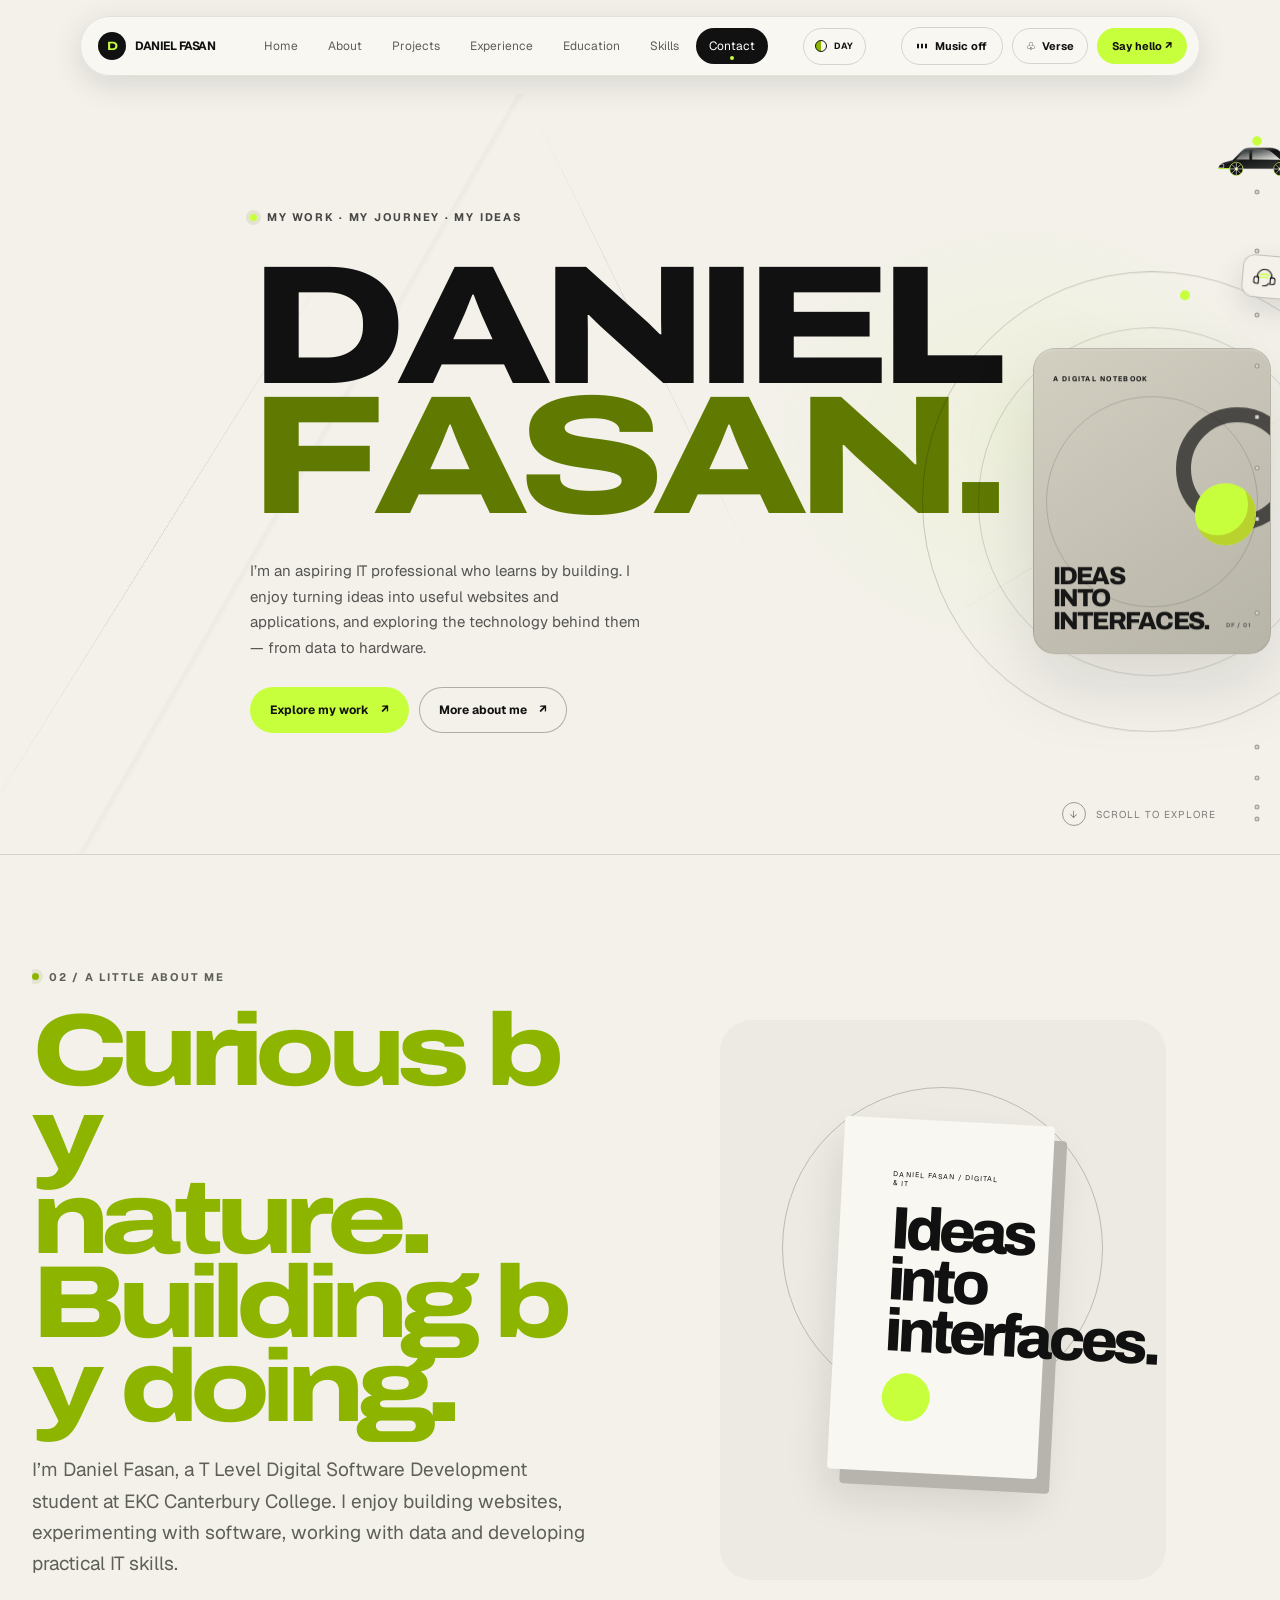
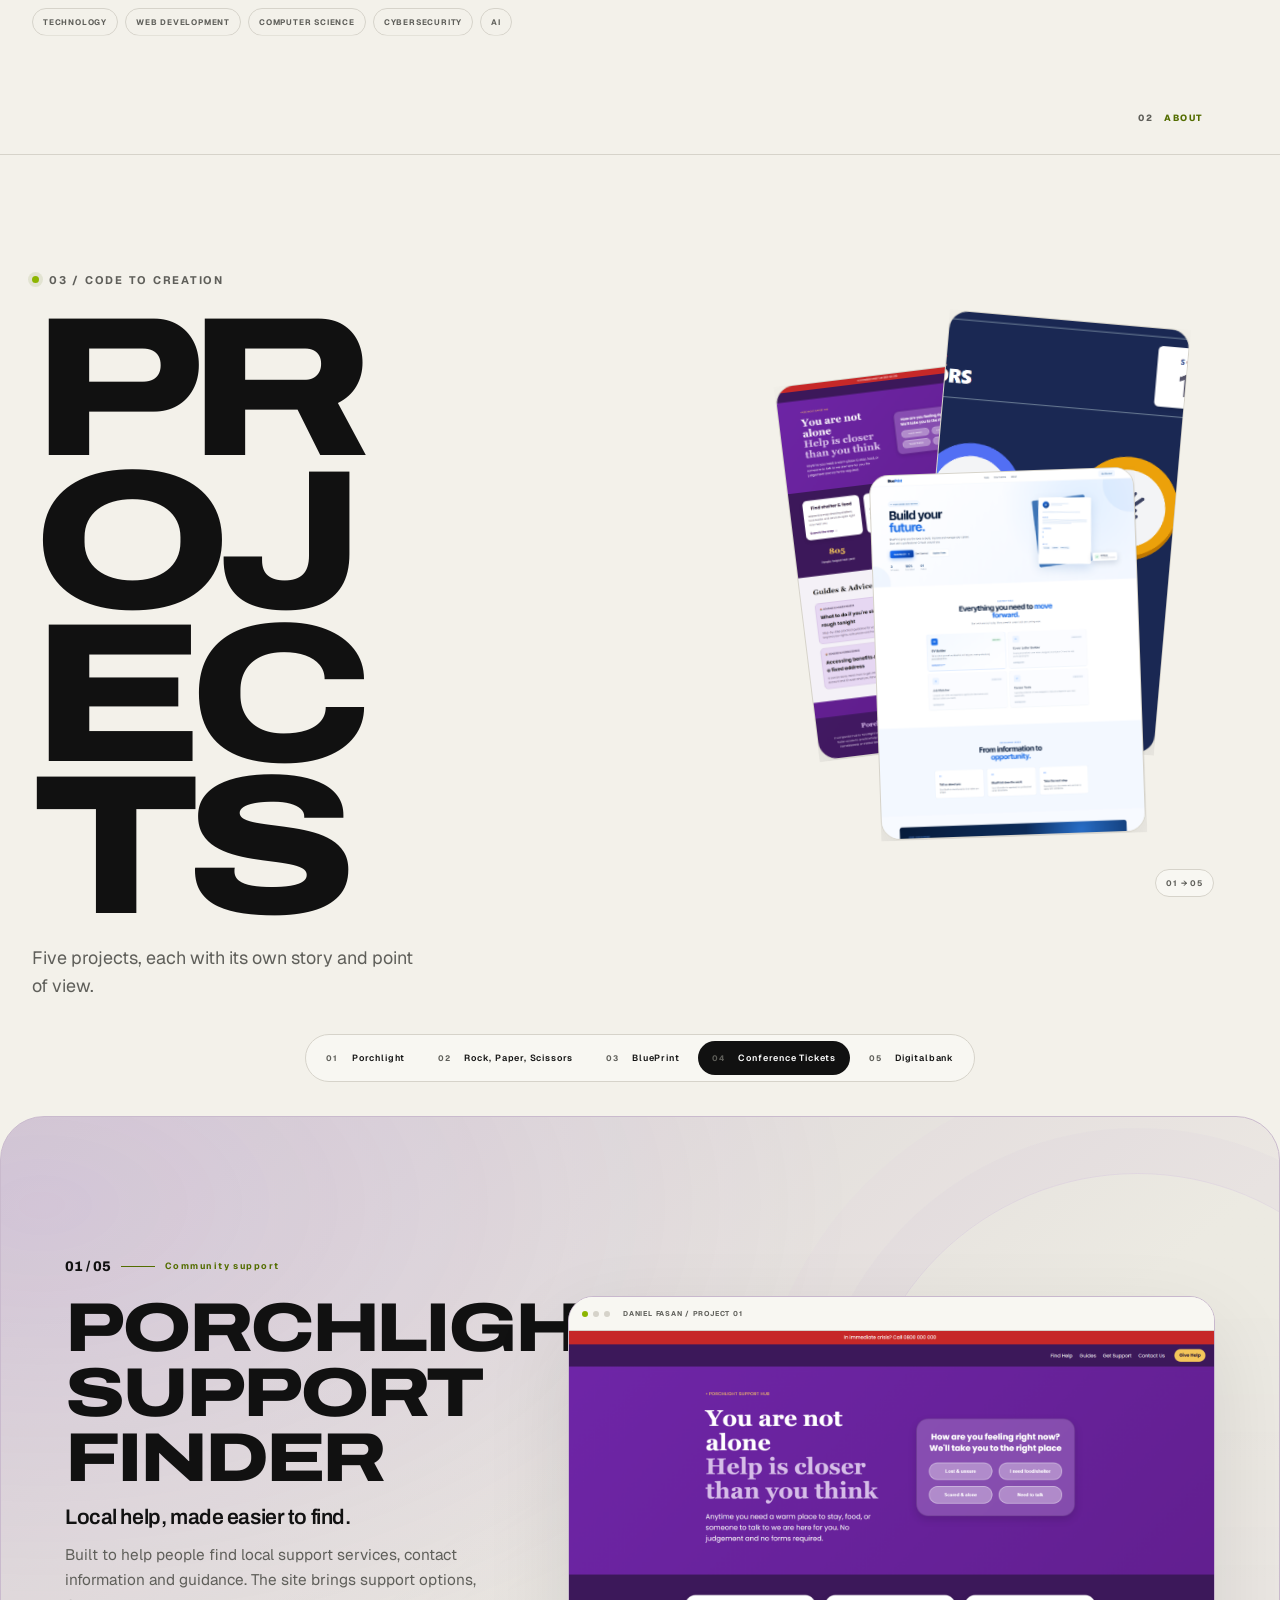
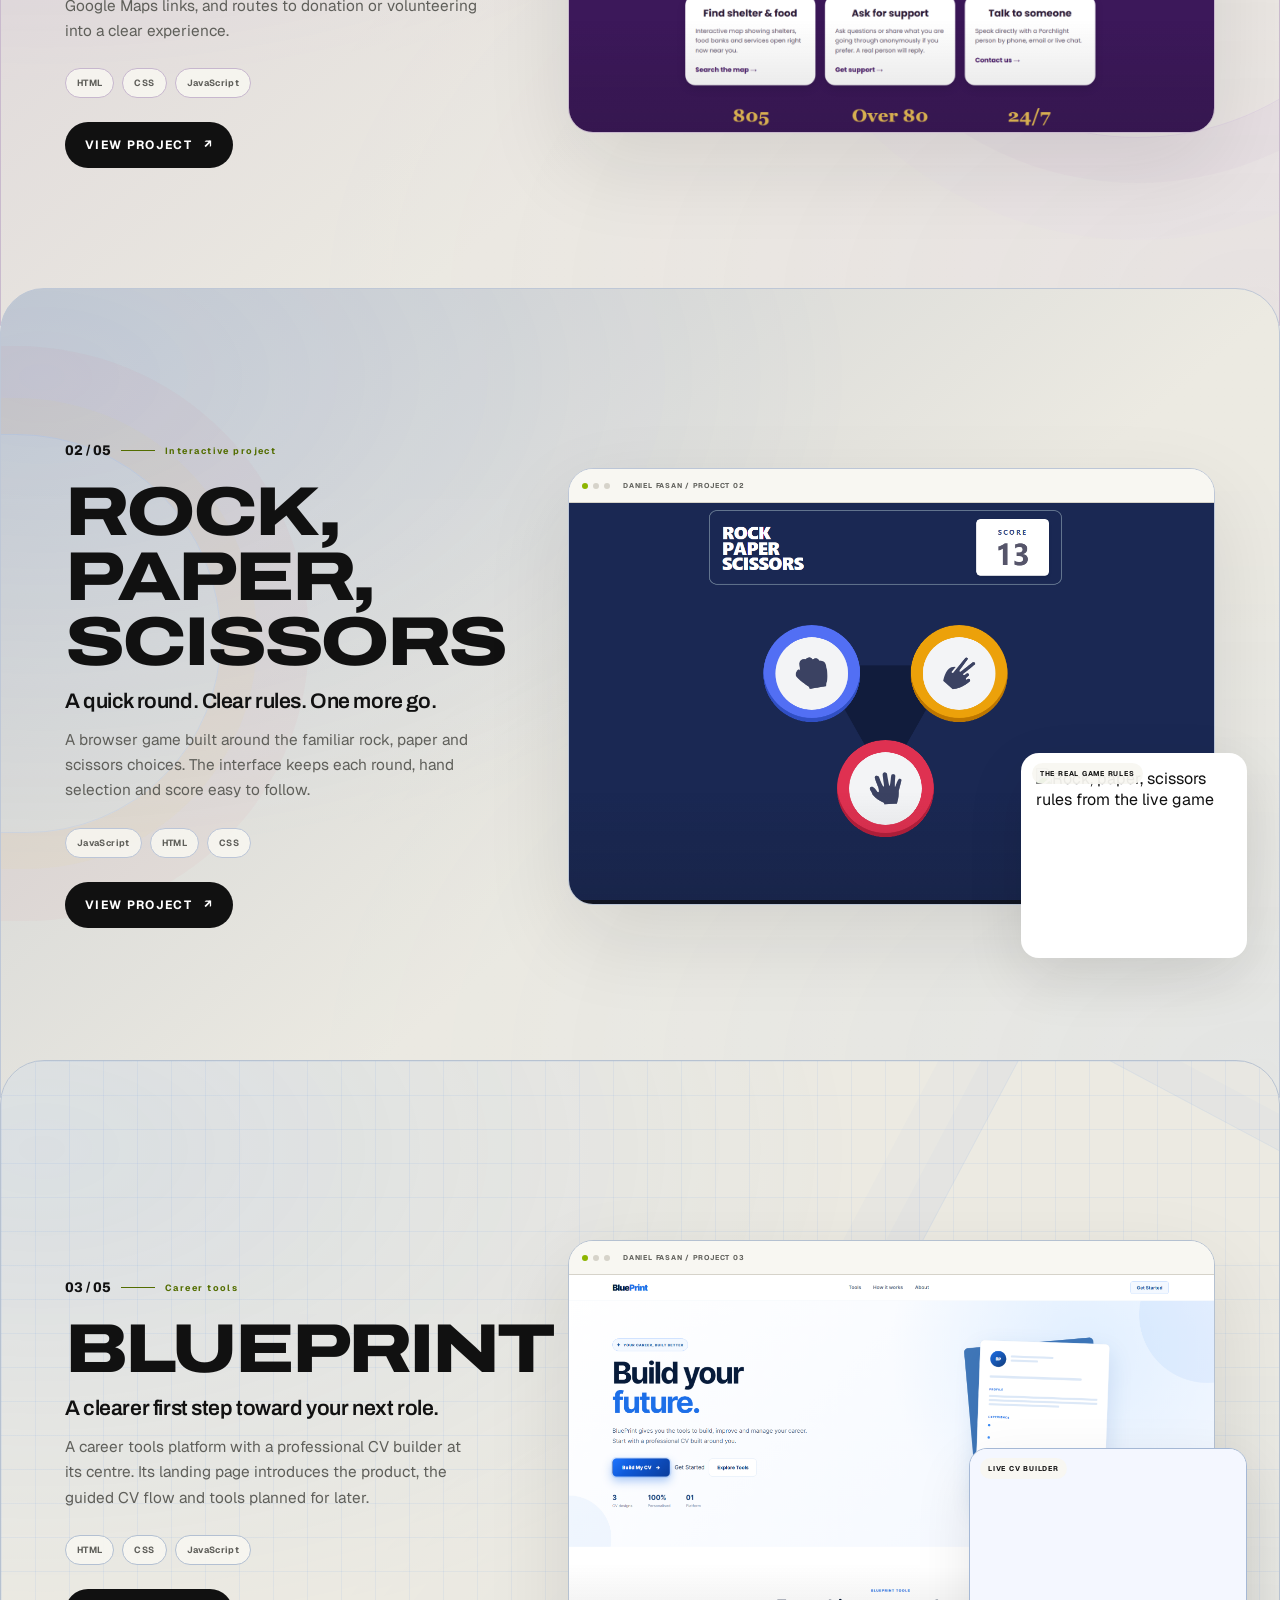
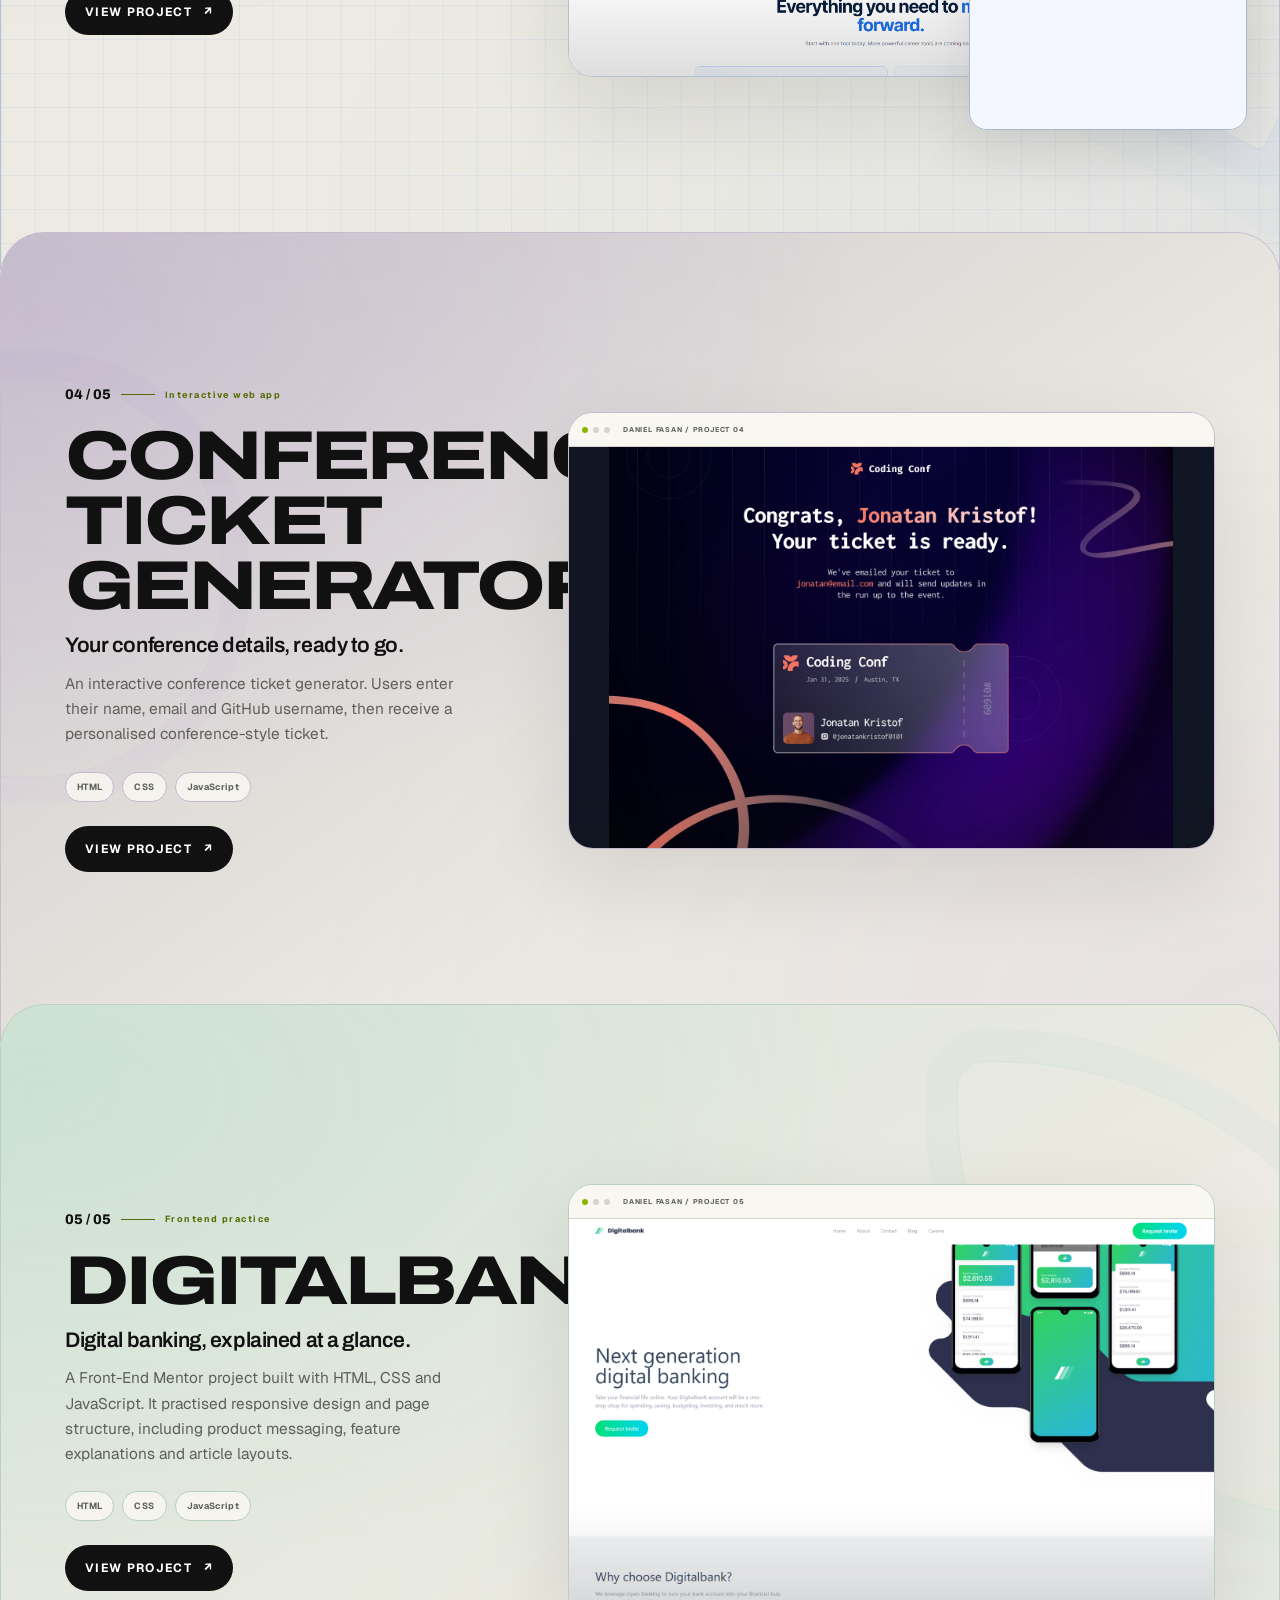
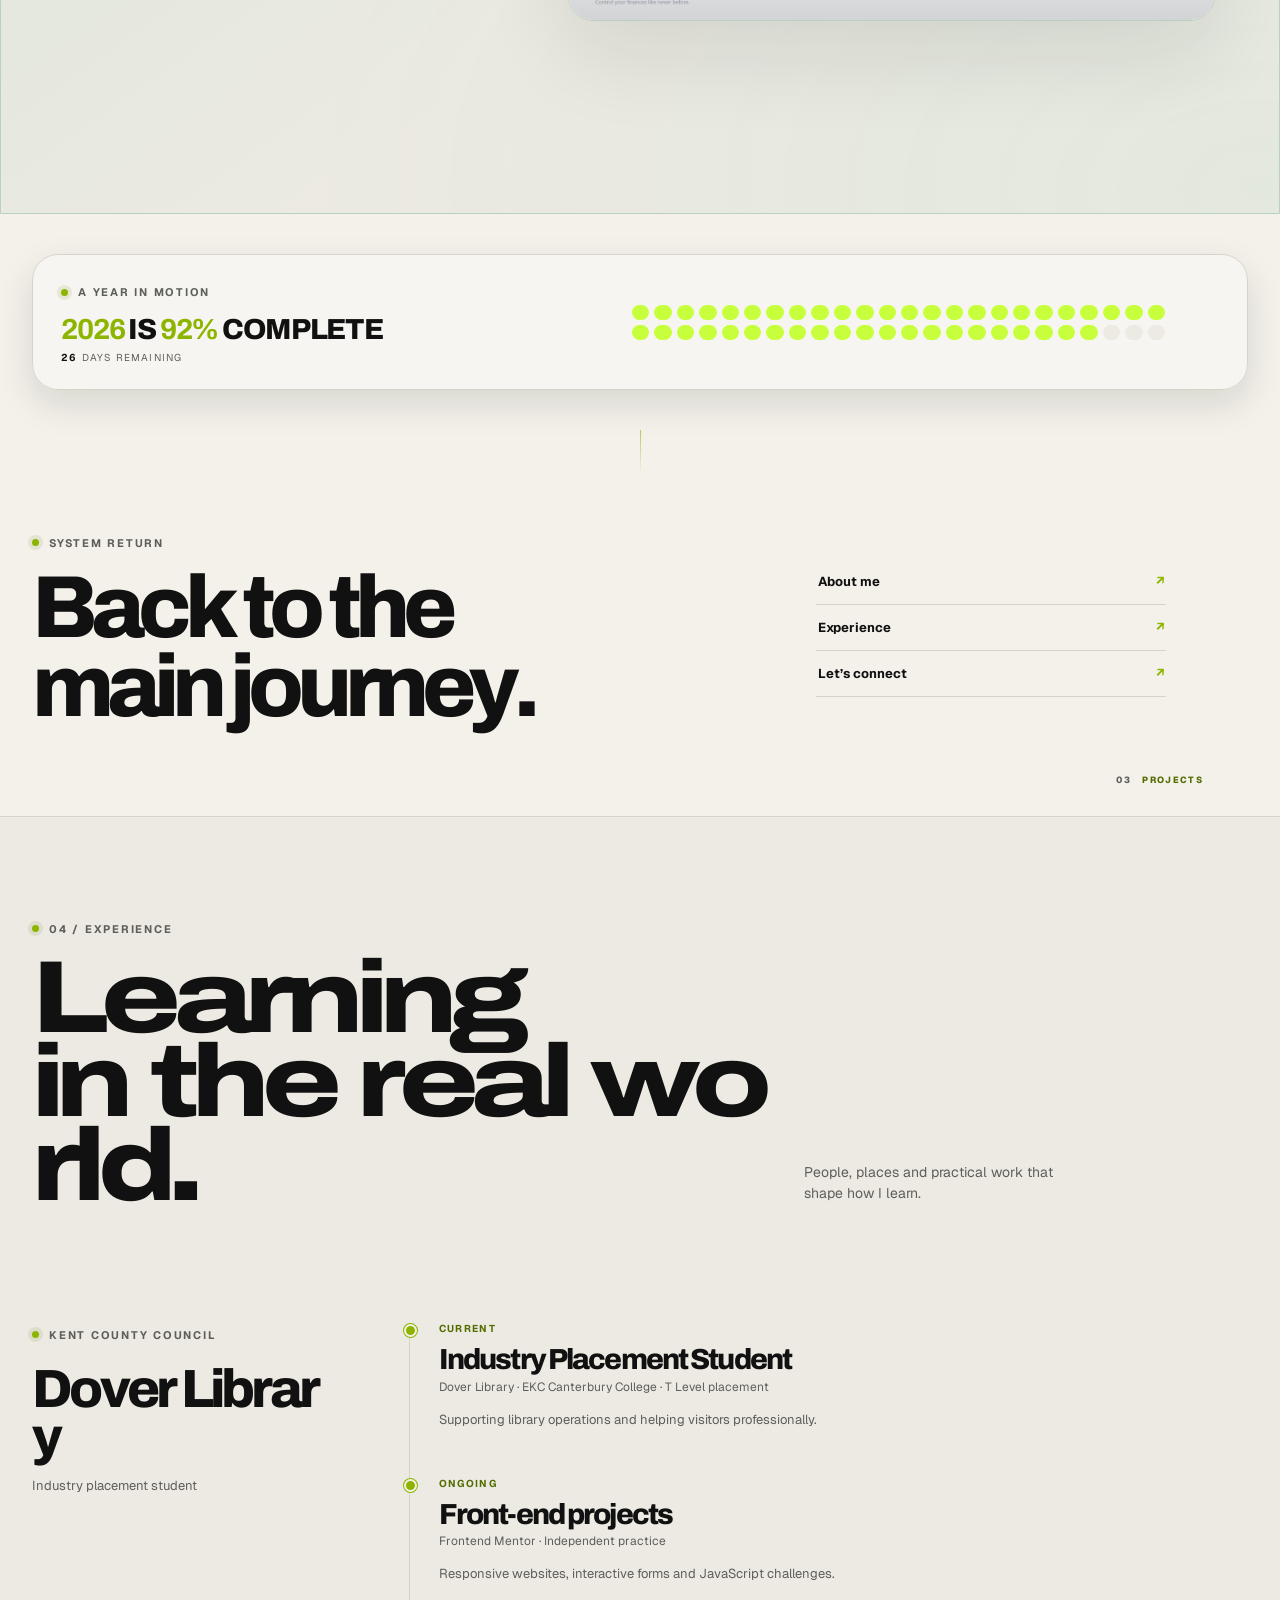
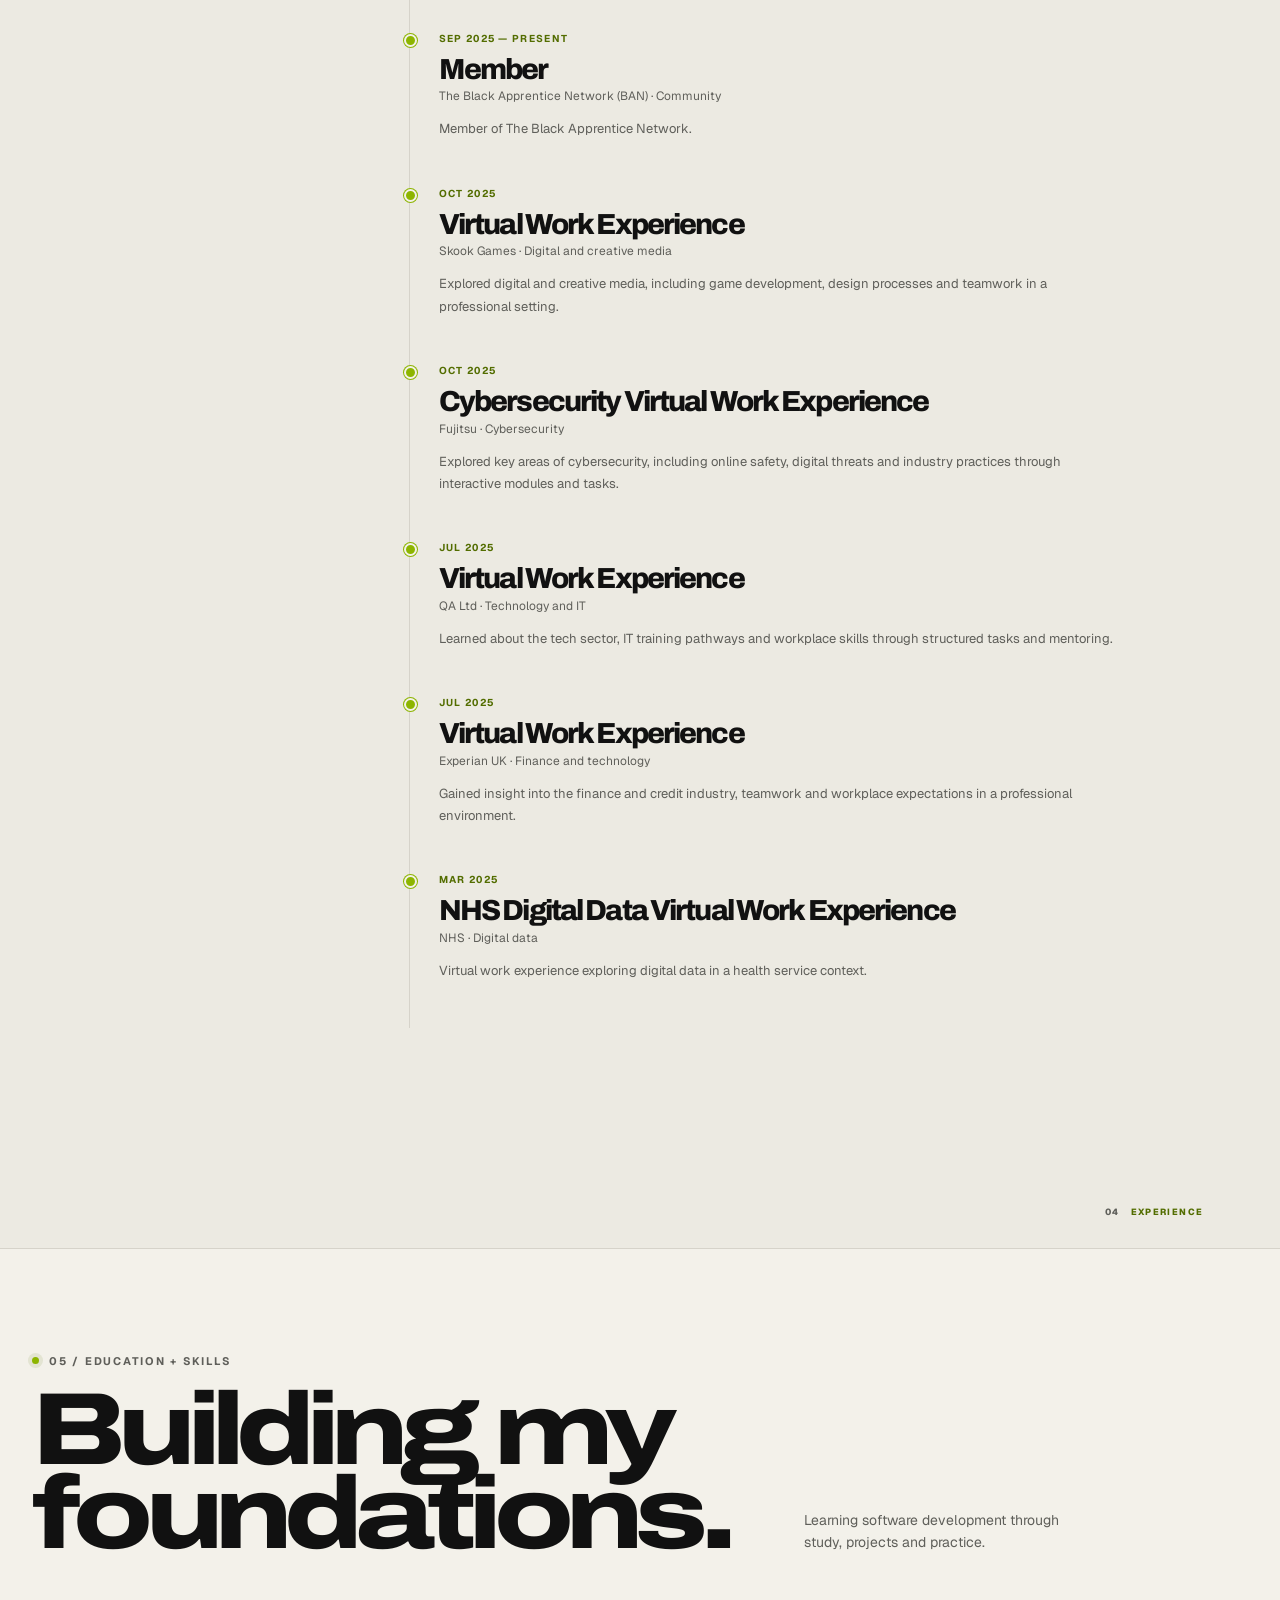
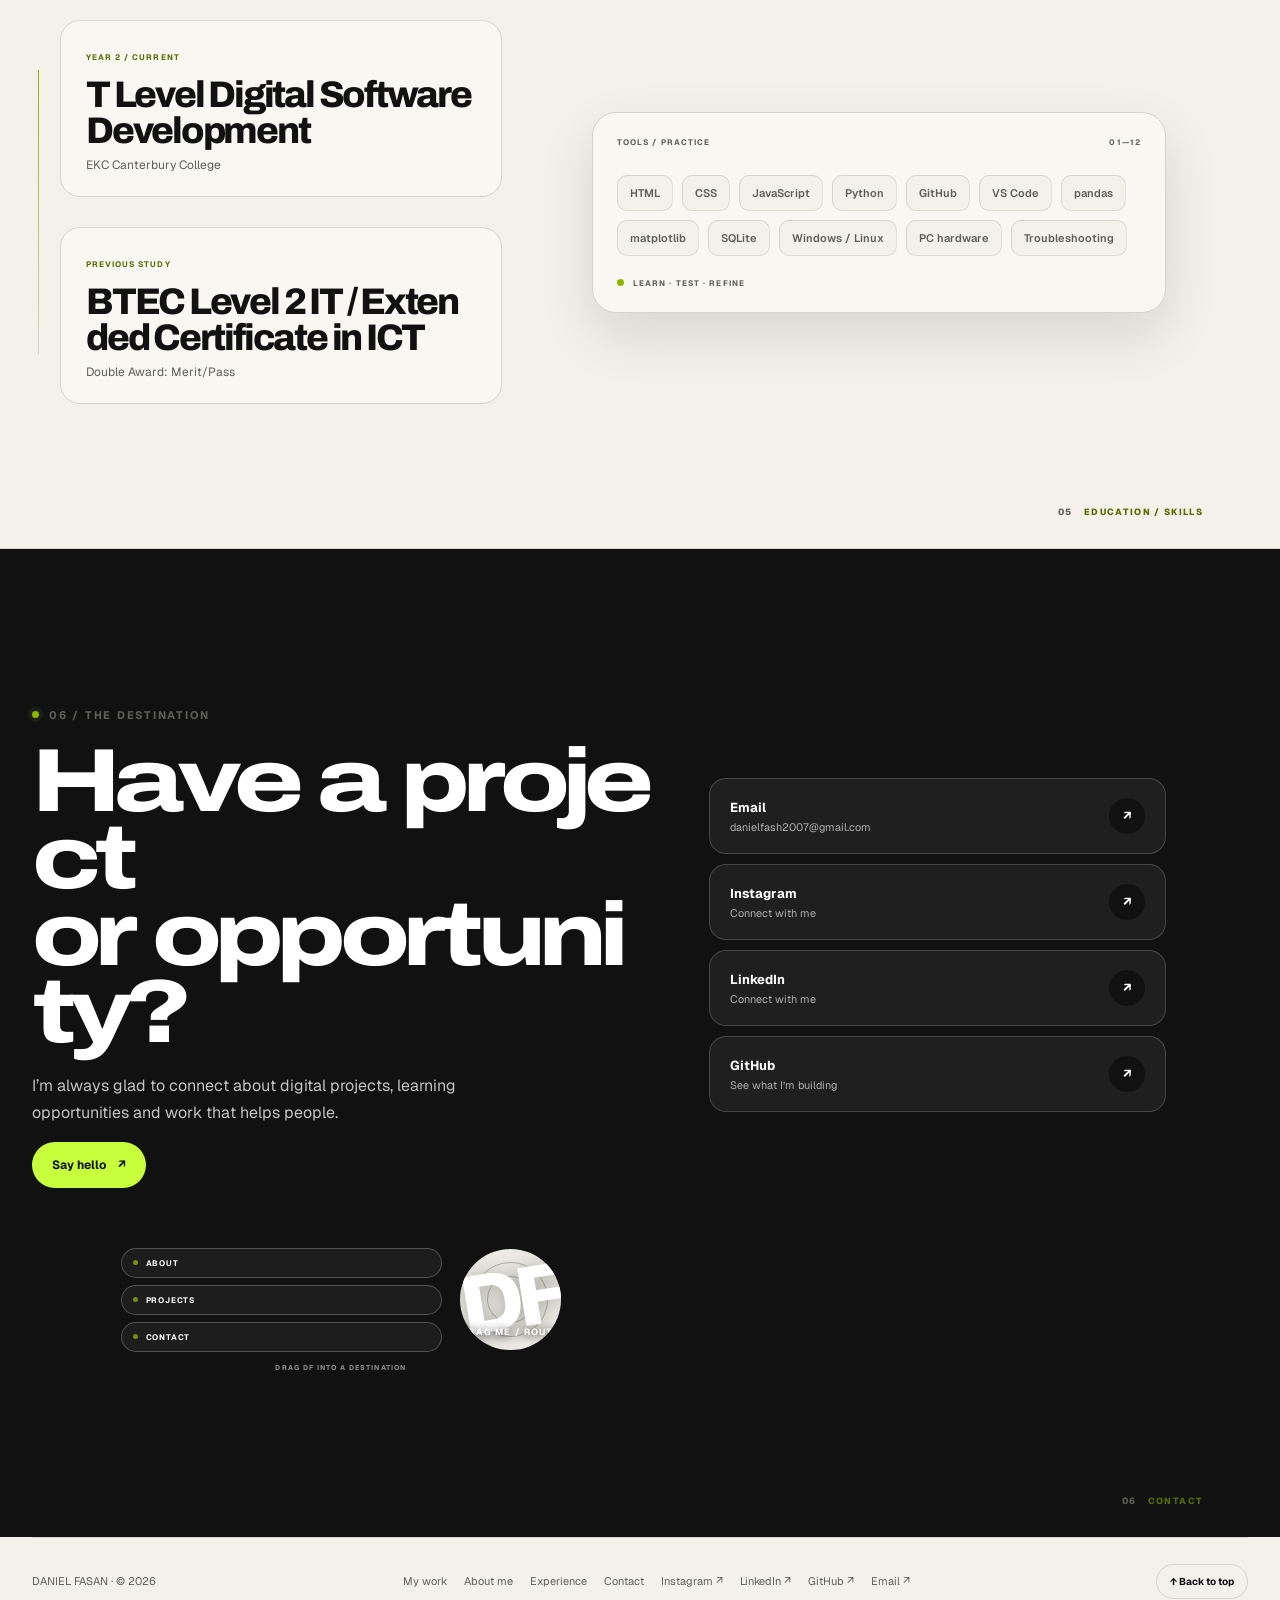
==== commit 69e7b697: "refactor: simplify intro logic and improve accessibility for reduced motion users" ====
--- a/index.html
+++ b/index.html
@@ -8,16 +8,10 @@
       try {
         document.documentElement.dataset.theme =
           localStorage.getItem("portfolio-theme") || "day";
-        if (
-          !matchMedia("(prefers-reduced-motion: reduce)").matches &&
-          (new URLSearchParams(location.search).get("intro") === "1" ||
-            !sessionStorage.getItem("df-identity-opening-seen"))
-        ) {
-          document.documentElement.dataset.showIntro = "true";
-        }
       } catch {
         document.documentElement.dataset.theme = "day";
       }
+      document.documentElement.dataset.showIntro = "true";
     </script>
     <meta
       name="description"
--- a/styles.css
+++ b/styles.css
@@ -292,7 +292,7 @@
 @keyframes intro-car-bounce{from{transform:translateY(-2px)}to{transform:translateY(2px)}}
 @keyframes intro-wheel-spin{to{transform:rotate(360deg)}}
 @keyframes intro-letter-rise{to{opacity:1;transform:translateY(0)}}
-@media(prefers-reduced-motion:reduce){.identity-opening{display:none!important}.intro-in-progress .home-hero .hero-title,.intro-in-progress .home-hero .hero-title .line span{animation-delay:0ms!important}}
+@media(prefers-reduced-motion:reduce){.identity-opening .intro-caption,.identity-opening .intro-name>span>i,.identity-opening .intro-subtitle,.identity-opening .intro-skip{animation:none!important;opacity:1;transform:none}.identity-opening .intro-road i{animation:none!important;transform:scaleX(1)}.identity-opening .intro-car{animation:none!important;transform:translate3d(0,-72%,0)}.identity-opening .intro-car-bounce{animation:none!important;transform:none}.identity-opening .car-spokes{animation:none!important}.identity-opening.is-shuttering{transform:none;opacity:0;transition:opacity .2s ease}.identity-opening.is-shuttering .intro-name{opacity:0;transform:none;transition:opacity .2s ease}.intro-in-progress .home-hero .hero-title,.intro-in-progress .home-hero .hero-title .line span{animation-delay:0ms!important}}
 @media(max-width:600px){.intro-caption{top:12vh;font-size:8px}.intro-car{width:clamp(128px,40vw,205px)}.intro-name{font-size:clamp(30px,10vw,60px);letter-spacing:-.095em}.intro-name .intro-space{width:.24em}.intro-subtitle{top:65%;font-size:13px}.intro-counter{left:18px;bottom:max(19px,env(safe-area-inset-bottom))}.intro-skip{right:16px;bottom:max(16px,env(safe-area-inset-bottom));padding:10px 13px}}
 
 /* Keep browser-native scrolling as the single position source, shorten the pinned project chapter. */
